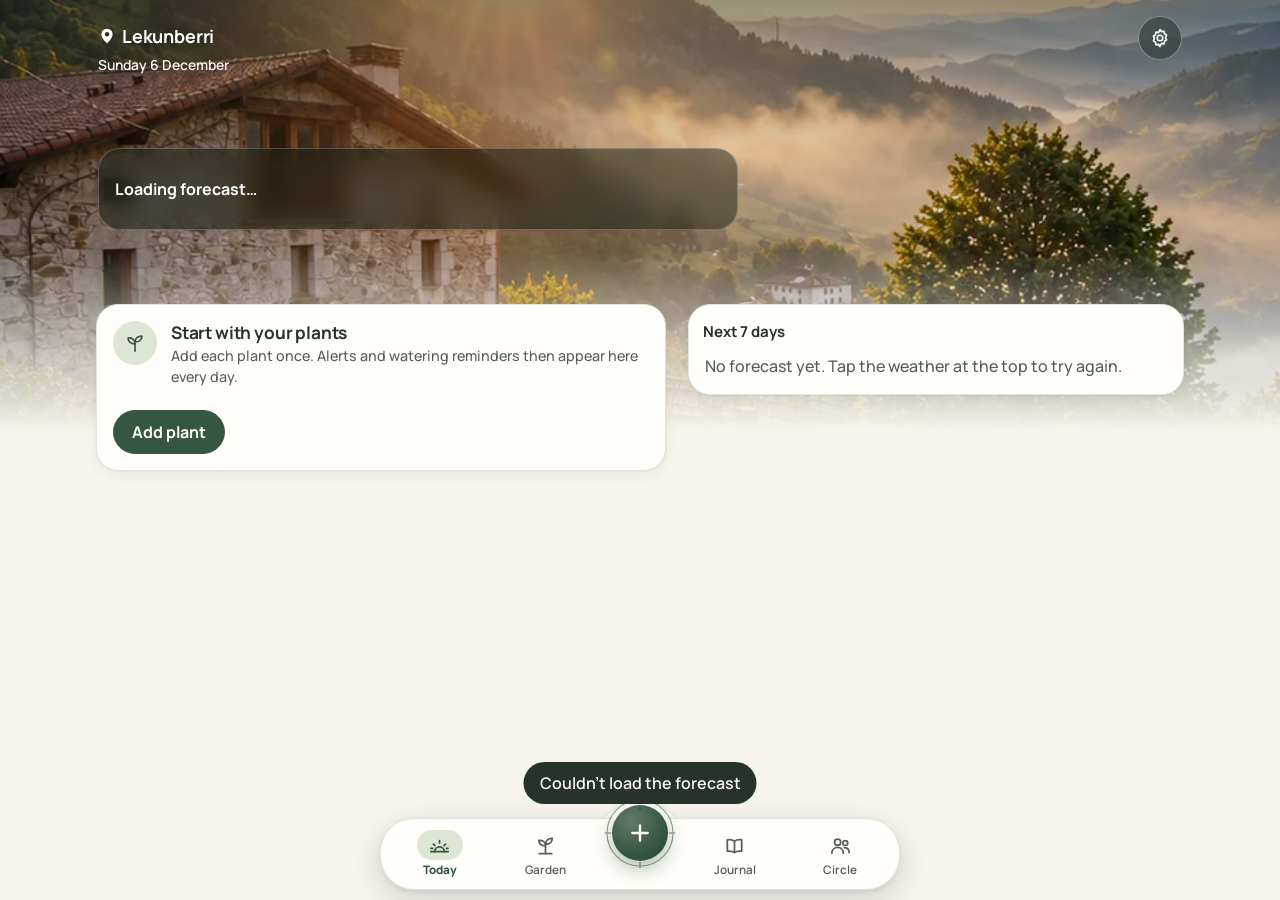
==== index.html @ 8872f689 "The Living Compass: Today, Garden, +, Journal, Circle; the + menu; ivory look; Journal page; plant s" ====
<!doctype html>
<html lang="en">
<head>
<meta charset="utf-8">
<meta name="viewport" content="width=device-width, initial-scale=1, viewport-fit=cover">
<meta name="apple-mobile-web-app-capable" content="yes">
<meta name="theme-color" content="#F6F4EC" media="(prefers-color-scheme: light)">
<meta name="theme-color" content="#121A15" media="(prefers-color-scheme: dark)">
<title>Alvor</title>
<link rel="icon" href="icon-192.png">
<link rel="manifest" href="manifest.webmanifest">
<link rel="apple-touch-icon" href="icon-192.png">
<link rel="preconnect" href="https://fonts.googleapis.com">
<link rel="preconnect" href="https://fonts.gstatic.com" crossorigin>
<link href="https://fonts.googleapis.com/css2?family=Manrope:wght@400;500;600;700&display=swap" rel="stylesheet">
<!-- Styles by area, in this order. ?v= goes up with every new version, so phones never mix old and new files. -->
<link rel="stylesheet" href="css/base.css?v=2026-10-17-compass1">
<link rel="stylesheet" href="css/botanical.css?v=2026-10-17-compass1">
<link rel="stylesheet" href="css/circle.css?v=2026-10-17-compass1">
<link rel="stylesheet" href="css/look.css?v=2026-10-17-compass1">
<link rel="stylesheet" href="css/journal.css?v=2026-10-17-compass1">
<link rel="stylesheet" href="css/archive.css?v=2026-10-17-compass1">
<link rel="stylesheet" href="css/tasks.css?v=2026-10-17-compass1">
<link rel="stylesheet" href="css/snapshots.css?v=2026-10-17-compass1">
<link rel="stylesheet" href="css/health.css?v=2026-10-17-compass1">
<link rel="stylesheet" href="css/discover.css?v=2026-10-17-compass1">
<link rel="stylesheet" href="css/themes.css?v=2026-10-17-compass1">
<link rel="stylesheet" href="css/compass.css?v=2026-10-17-compass1">
</head>
<body data-page="today">
<div class="bg" aria-hidden="true"><div class="bg-photo"></div><div class="bg-sun"></div><div class="bg-tint"></div><canvas id="fx"></canvas><div class="fx-flash"></div></div>
<div class="wrap">
  <header class="top">
    <span class="brand" aria-hidden="true"><svg class="mark" xmlns="http://www.w3.org/2000/svg" viewBox="12 12 76 76"><circle cx="50" cy="50" r="36" fill="#E4EFDD"/><path d="M36 56a14 14 0 0 1 28 0z" fill="#F2B45A"/><path d="M14.5 56A36 36 0 0 0 85.5 56Z" fill="#8DBB78"/><path d="M50 79V60" stroke="#3F6E4C" stroke-width="3" stroke-linecap="round"/><path d="M50 64c-2-8-9-11-16-10 1 7 8 11 16 10z" fill="#3F6E4C"/><path d="M50 59c2-9 9-13 17-12-1 8-8 12-17 12z" fill="#4F8A5B"/><circle cx="50" cy="50" r="36" fill="none" stroke="#3F6E4C" stroke-width="2.5"/></svg></span>
    <div class="where-now">
      <div class="loc"><span class="pin"><svg viewBox="0 0 24 24" fill="currentColor"><path d="M12 22s-7.5-6.6-7.5-12.2a7.5 7.5 0 0 1 15 0C19.5 15.4 12 22 12 22zm0-9.3a3 3 0 1 0 0-6 3 3 0 0 0 0 6z"/></svg></span><h1 id="placeName">Garden</h1></div>
      <p id="nowLine">Loading forecast…</p>
    </div>
    <button class="now-wx" id="nowWx" aria-label="Current weather, tap to refresh"></button>
    <div class="top-btns">
    <button class="gear-btn" data-tab="settings" aria-label="Settings"><svg viewBox="0 0 24 24" fill="none" stroke="currentColor" stroke-width="1.8" stroke-linejoin="round" stroke-linecap="round"><circle cx="12" cy="12" r="3"/><path d="M12 2.8l1.6 2.3 2.8-.5.5 2.8 2.3 1.6-1.2 2.5 1.2 2.5-2.3 1.6-.5 2.8-2.8-.5L12 21.2l-1.6-2.3-2.8.5-.5-2.8-2.3-1.6L6 12.5 4.8 10l2.3-1.6.5-2.8 2.8.5z"/></svg></button>
    </div>
  </header>

  <main>
    <section id="view-today" aria-labelledby="todayTitle">
      <div class="hero" id="hero">
        <div class="hero-top"><div class="hero-loc"><svg class="pin" viewBox="0 0 24 24" fill="currentColor" aria-hidden="true"><path d="M12 22s-7.5-6.6-7.5-12.2a7.5 7.5 0 0 1 15 0C19.5 15.4 12 22 12 22zm0-9.3a3 3 0 1 0 0-6 3 3 0 0 0 0 6z"/></svg><h1 id="todayTitle"><span id="heroPlace"></span></h1><small id="heroDate"></small></div>
          <div class="hero-btns"><button class="me-btn hb" data-tab="settings" aria-label="Settings and account"></button></div></div>
        <button class="hero-now" id="heroNow"></button>
        <p class="hero-upd" id="heroUpd" role="status"></p>
      </div>
      <div class="alerts" id="alerts" aria-label="Today in your garden" role="region"></div>
      <div class="glass fc-card" role="region" aria-labelledby="fcTitle">
        <div class="sec-h"><h2 id="fcTitle">Next 7 days</h2><span class="sec-sub" id="fcSrc"></span></div>
        <div class="fc" id="forecast"></div>
        <div class="fc-detail" id="fcDetail" hidden></div>
      </div>
      <div id="todayPlaces"></div>
      <div id="todayLater"></div>
    </section>

    <section id="view-locations" hidden aria-labelledby="gardenTitle">
      <header class="pg-head"><div class="pg-t"><h1 id="gardenTitle">Garden</h1><p id="locSub"></p></div><button class="me-btn" data-tab="settings" aria-label="Settings and account"></button></header>
      <button class="find-plant" data-act="allPlants" data-focus="search"><svg viewBox="0 0 24 24" fill="none" stroke="currentColor" stroke-width="1.8" stroke-linecap="round" aria-hidden="true"><circle cx="11" cy="11" r="6.5"/><path d="M16 16l4.5 4.5"/></svg><span>Find a plant</span><b id="allCount"></b></button>
      <div class="locs" id="locList"></div>
      <button class="all-plants" data-act="allPlants"><span class="ap-ic" aria-hidden="true"><svg viewBox="0 0 24 24" fill="none" stroke="currentColor" stroke-width="1.8" stroke-linejoin="round" stroke-linecap="round"><path d="M5 19c0-8 5-13 14-14-1 9-6 14-14 14z"/><path d="M5 19l7-7"/></svg></span><span class="ap-t"><b>All plants</b><small id="allSub"></small></span><span class="chev" aria-hidden="true">›</span></button>
    </section>

    <section id="view-plants" hidden aria-labelledby="plantsTitle">
      <div class="page-head"><button class="round-back" data-tab="locations" aria-label="Back"><svg viewBox="0 0 24 24" fill="none" stroke="currentColor" stroke-width="1.8" stroke-linejoin="round" stroke-linecap="round"><path d="M15 5l-7 7 7 7"/></svg></button><h1 id="plantsTitle">All plants</h1></div>
      <div id="plantsCtx"></div>
      <div class="toolbar">
        <input type="search" id="search" placeholder="Search plants" aria-label="Search plants">
        <div class="viewtog" role="group" aria-label="Show plants as">
          <button data-view="list" aria-label="List"><svg viewBox="0 0 24 24" fill="none" stroke="currentColor" stroke-width="1.8" stroke-linecap="round"><path d="M9 6h11M9 12h11M9 18h11"/><circle cx="4.5" cy="6" r="1" fill="currentColor"/><circle cx="4.5" cy="12" r="1" fill="currentColor"/><circle cx="4.5" cy="18" r="1" fill="currentColor"/></svg></button><button data-view="grid" aria-label="Grid"><svg viewBox="0 0 24 24" fill="none" stroke="currentColor" stroke-width="1.8" stroke-linejoin="round"><rect x="4" y="4" width="7" height="7" rx="1.5"/><rect x="13" y="4" width="7" height="7" rx="1.5"/><rect x="4" y="13" width="7" height="7" rx="1.5"/><rect x="13" y="13" width="7" height="7" rx="1.5"/></svg></button><button data-view="tiles" aria-label="Small tiles"><svg viewBox="0 0 24 24" fill="none" stroke="currentColor" stroke-width="1.6" stroke-linejoin="round"><rect x="3.5" y="3.5" width="4.5" height="4.5" rx="1"/><rect x="9.75" y="3.5" width="4.5" height="4.5" rx="1"/><rect x="16" y="3.5" width="4.5" height="4.5" rx="1"/><rect x="3.5" y="9.75" width="4.5" height="4.5" rx="1"/><rect x="9.75" y="9.75" width="4.5" height="4.5" rx="1"/><rect x="16" y="9.75" width="4.5" height="4.5" rx="1"/><rect x="3.5" y="16" width="4.5" height="4.5" rx="1"/><rect x="9.75" y="16" width="4.5" height="4.5" rx="1"/><rect x="16" y="16" width="4.5" height="4.5" rx="1"/></svg></button>
        </div>
      </div>
      <div class="chips" id="chips"></div>
      <div id="plantList"></div>
    </section>

    <section id="view-journal" hidden aria-labelledby="journalTitle">
      <header class="pg-head"><div class="pg-t"><h1 id="journalTitle">Journal</h1><p id="jpSum">Your garden's story</p></div><button class="me-btn" data-tab="settings" aria-label="Settings and account"></button></header>
      <div class="jp-add"><button class="btn primary" data-hub="moment"><svg viewBox="0 0 24 24" fill="none" stroke="currentColor" stroke-width="2" stroke-linecap="round" aria-hidden="true"><path d="M12 5v14M5 12h14"/></svg>Add a moment</button></div>
      <div class="jp-links" id="storyCard">
        <button class="story-link" data-snap="open"><span class="sl-ic k-photo" aria-hidden="true"><svg viewBox="0 0 24 24" fill="none" stroke="currentColor" stroke-width="1.8" stroke-linecap="round" stroke-linejoin="round"><rect x="3.5" y="5" width="17" height="14" rx="2.5"/><path d="M3.5 15.5l4.5-4.5 4 4 3-3 5 5"/><circle cx="15.5" cy="9" r="1.6"/></svg></span><span class="sl-t"><b>Snapshots</b><small>Month by month and season by season</small></span><span class="chev" aria-hidden="true">›</span></button>
        <button class="story-link" data-act="openArchiveList" id="arcEntry" hidden><span class="sl-ic k-gone" aria-hidden="true"><svg viewBox="0 0 24 24" fill="none" stroke="currentColor" stroke-width="1.8" stroke-linecap="round" stroke-linejoin="round"><rect x="3.5" y="4" width="17" height="5" rx="1.5"/><path d="M5 9v9.5A1.5 1.5 0 0 0 6.5 20h11a1.5 1.5 0 0 0 1.5-1.5V9"/><path d="M10 13h4"/></svg></span><span class="sl-t"><b>Archive</b><small id="arcCount"></small></span><span class="chev" aria-hidden="true">›</span></button>
        <button class="story-link" id="discEntry" data-disc="open" hidden><span class="sl-ic k-growth" aria-hidden="true"><svg viewBox="0 0 24 24" fill="none" stroke="currentColor" stroke-width="1.8" stroke-linecap="round" stroke-linejoin="round"><circle cx="12" cy="12" r="8.5"/><circle cx="12" cy="12" r="6" stroke-dasharray="1.6 2"/><path d="M12 15.5v-4"/><path d="M12 12.5c0-2 1.2-3.2 3-3.2 0 2-1.2 3.2-3 3.2z"/></svg></span><span class="sl-t"><b>Discoveries <i class="disc-dot" id="discDot" hidden><span class="vh">New</span></i></b><small id="discCount"></small></span><span class="chev" aria-hidden="true">›</span></button>
      </div>
      <div class="jp-find">
        <input type="search" id="jpSearch" placeholder="Search by plant or note" aria-label="Search the journal by plant or note">
        <div class="chips" id="jpPlaces" role="group" aria-label="Where"></div>
      </div>
      <div id="journalBody"></div>
    </section>

    <section id="view-log" hidden>
      <div class="page-head"><button class="round-back" data-tab="settings" aria-label="Back to settings"><svg viewBox="0 0 24 24" fill="none" stroke="currentColor" stroke-width="1.8" stroke-linejoin="round" stroke-linecap="round"><path d="M15 5l-7 7 7 7"/></svg></button><h1>Activity history</h1></div>
      <div id="logList"></div>
    </section>

    <section id="view-profile" hidden>
      <div class="page-head"><button class="round-back" data-tab="settings" aria-label="Back to settings"><svg viewBox="0 0 24 24" fill="none" stroke="currentColor" stroke-width="1.8" stroke-linejoin="round" stroke-linecap="round"><path d="M15 5l-7 7 7 7"/></svg></button><h1>Your profile</h1></div>
      <div class="card">
        <div class="prof-av">
          <div class="av big" id="pAv"></div>
          <div class="btns"><button class="btn small primary" id="pAvBtn">Change photo</button><button class="btn small" id="pAvDel">Remove</button></div>
          <input type="file" id="pAvFile" accept="image/*" hidden>
        </div>
        <div class="field"><label for="pName">Your name</label><input id="pName" maxlength="40" autocomplete="name"><span class="hint">How friends see you, e.g. Diogo or Ana G.</span></div>
        <div class="field"><label for="pUser">@username</label><input id="pUser" maxlength="24" autocapitalize="none" autocomplete="username" spellcheck="false"><span class="hint">3 to 24 letters, numbers, dots or dashes, with no spaces.</span></div>
        <button class="btn primary" id="pSave">Save profile</button>
        <p class="status">Friends see your name, @username and photo. Never your email.</p>
      </div>
    </section>

    <section id="view-friends" hidden>
      <header class="pg-head"><div class="pg-t"><h1>Circle</h1><p>The people who know your garden</p></div><button class="me-btn" data-tab="settings" aria-label="Settings and account"></button></header>
      <div id="friendsBody"></div>
    </section>

    <section id="view-friend" hidden>
      <div id="friendBody"></div>
    </section>

    <section id="view-settings" hidden>
      <div class="page-head"><button class="round-back" data-tab="today" aria-label="Back"><svg viewBox="0 0 24 24" fill="none" stroke="currentColor" stroke-width="1.8" stroke-linejoin="round" stroke-linecap="round"><path d="M15 5l-7 7 7 7"/></svg></button><h1>Settings</h1></div>
      <div class="card prof-card" id="profCard" hidden>
        <div class="av" id="profAv"></div>
        <div class="prof-txt"><b id="profName"></b><span id="profUser"></span></div>
        <button class="btn small" data-tab="profile">Edit profile</button>
      </div>
      <nav class="set-index" aria-label="Settings sections">
        <button type="button" data-goto="lookCard">Appearance</button>
        <button type="button" data-goto="langCard">Language</button>
        <button type="button" data-goto="privCard" data-need="privCard">Sharing and privacy</button>
        <button type="button" data-goto="homeCard">Your home</button>
        <button type="button" data-goto="rulesCard">Alert rules</button>
        <button type="button" data-goto="notifCard">Notifications</button>
        <button type="button" data-goto="dataCard" data-need="dataCard">Your data and privacy</button>
        <button type="button" data-goto="accountCard">Account</button>
      </nav>
      <div class="card" id="discCard" hidden>
        <h2>Discoveries</h2>
        <label class="check" id="discMomentsRow" hidden><input type="checkbox" id="discMomentsOn"><span>Show a small moment when you find a discovery<br><span class="status">At the bottom of the screen, never over a warning. Off: they still collect in Journal, quietly.</span></span></label>
      </div>
      <div class="card" id="lookCard">
        <h2>Appearance</h2>
        <h3 class="look-h">Style</h3>
        <div class="look-row" id="styleRow" role="group" aria-label="Style"></div>
        <p class="status" style="margin-top:2px">Changes the backdrop and the pictures of your places.</p>
        <h3 class="look-h">Backdrop</h3>
        <div class="look-row" id="bgRow" role="group" aria-label="Backdrop"></div>
        <p class="status" id="bgHint" style="margin-top:2px"></p>
        <div class="look-own" id="ownBtns" hidden>
          <button class="btn small" id="ownFromPlants">From my plant photos</button>
          <button class="btn small" id="ownFromPhone">From the phone</button>
          <button class="btn small" id="ownLight" hidden>Move the light</button>
          <button class="btn small danger" id="ownRemove" hidden>Remove my photo</button>
          <input type="file" id="ownFile" accept="image/*" hidden>
        </div>
        <h3 class="look-h">Accent colour</h3>
        <div class="acc-row" id="accRow" role="group" aria-label="Accent colour"></div>
        <h3 class="look-h">Light or dark</h3>
        <div class="seg small" role="group" aria-label="Light or dark" id="modeSeg"></div>
      </div>
      <div class="card" id="langCard">
        <h2>Language</h2>
        <div class="seg small" role="group" aria-label="Language" id="langSeg"></div>
        <p class="status" id="langHint"></p>
      </div>
      <div class="card" id="privCard" hidden>
        <h2>Sharing and privacy</h2>
        <p class="status" style="margin-top:0">New plants you add are visible to</p>
        <div class="seg small priv-seg" role="group" aria-label="New plants are visible to" id="defVisSeg"></div>
        <p class="status" id="defVisHint"></p>
        <button class="btn small" id="chooseShareBtn" style="margin-top:12px">Choose which plants friends see</button>
        <label class="check" style="margin:16px 0 0"><input type="checkbox" id="shareMoments"><span>Show friends my plants' happy moments<br><span class="status">Got it, new growth, flowering and fruiting, with their day and photo, on plants friends can see. Never the notes, the rest of the journal or watering.</span></span></label>
        <label class="check" style="margin:16px 0 0"><input type="checkbox" id="findable"><span>Let people find me<br><span class="status">When it's on, people can find you by your name or @username and send you a friend request. When it's off, only people you give your friend link to can add you.</span></span></label>
      </div>
      <div class="card" id="homeCard">
        <h2>Your home</h2>
        <div class="seg" role="group" aria-label="Home type">
          <button data-home="house" aria-pressed="true">House with garden</button>
          <button data-home="apartment" aria-pressed="false">Apartment</button>
        </div>
        <p class="status" id="homeLine" style="margin-top:0"></p>
        <label class="check" id="balcRainRow" hidden><input type="checkbox" id="balcRain"><span>Rain reaches my balcony<br><span class="status">Tick it if the balcony is open to the sky. Then rain counts as watering for balcony plants.</span></span></label>
      </div>
      <div class="card" id="locCard">
        <h2>Location</h2>
        <p class="status" style="margin-top:0">The forecast and all the alerts use this location.</p>
        <div class="seg" role="group" aria-label="Which location to use">
          <button data-loc="current" aria-pressed="false">My current location</button>
          <button data-loc="saved" aria-pressed="true">Saved place</button>
        </div>
        <div id="locCurrent" hidden>
          <div class="loc-now" id="locNowLine"></div>
          <button class="btn small" id="locRefresh">Update now</button>
          <p class="status">Updates by itself whenever you open the app. Notifications use the last place the app saw you.</p>
        </div>
        <div id="locSaved">
          <div class="loc-now" id="locSavedLine"></div>
          <div class="field" style="margin-top:12px"><label for="locSearch">Change the saved place</label>
            <input id="locSearch" type="search" placeholder="Search a town, e.g. Lekunberri" autocomplete="off"></div>
          <div id="locResults" class="loc-results"></div>
          <div style="display:flex;gap:8px;flex-wrap:wrap">
            <button class="btn small" id="locHere">Save where I am now</button>
          </div>
          <details class="loc-manual"><summary>Enter coordinates</summary>
            <div class="field" style="margin-top:8px"><label for="sPlace">Name</label><input id="sPlace"></div>
            <div class="row2">
              <div class="field"><label for="sLat">Latitude</label><input id="sLat" inputmode="decimal"></div>
              <div class="field"><label for="sLon">Longitude</label><input id="sLon" inputmode="decimal"></div>
            </div>
            <button class="btn small" id="locManualSave">Save this place</button>
          </details>
        </div>
      </div>
      <div class="card" id="rulesCard">
        <h2>Alert rules</h2>
        <div class="row2">
          <div class="field"><label for="sMargin">Low temperature margin °C</label><input id="sMargin" type="number" step="0.5"><span class="hint">Warn when the forecast gets this close to a plant's limit.</span></div>
          <div class="field"><label>Greenhouse and rooms</label><span class="hint">How warm your greenhouse and the spots in the house stay is set in Garden: tap the thermometer on their cards.</span></div>
        </div>
        <div class="row3">
          <div class="field"><label for="sHeat">Heat °C</label><input id="sHeat" type="number"></div>
          <div class="field"><label for="sWind">Gusts km/h</label><input id="sWind" type="number"></div>
          <div class="field"><label for="sRain">Rain counts as watering, mm</label><input id="sRain" type="number" step="0.5"></div>
        </div>
        <button class="btn primary" id="saveSettings">Save settings</button>
        <div id="coldPick"></div>
      </div>
      <div class="card" id="accountCard">
        <h2>Account</h2>
        <p class="status" style="margin-top:0" id="acctLine"></p>
        <p class="status" id="syncStatus"></p>
        <div style="display:flex;gap:8px;flex-wrap:wrap;margin-top:12px">
          <button class="btn" id="inviteBtn" hidden>Invite a friend</button>
          <button class="btn" id="pwBtn">Change password</button>
          <button class="btn" id="signOutBtn">Sign out</button>
        </div>
        <div class="invite-out" id="inviteOut" hidden></div>
        <div id="pwBox" hidden style="margin-top:12px">
          <div class="field"><label for="pwCur">Current password</label><input id="pwCur" type="password" autocomplete="current-password"></div>
          <div class="field"><label for="pwNew">New password</label><input id="pwNew" type="password" autocomplete="new-password"><span class="hint">At least 8 characters.</span></div>
          <button class="btn primary" id="pwSave">Save new password</button>
        </div>
      </div>
      <div class="card" id="adminCard" hidden>
        <h2>Reports <small id="adminCount" class="status"></small></h2>
        <p class="status" style="margin-top:0">Only you see this, as the owner of Alvor. People's reports land here; the person reported isn't told who sent them.</p>
        <div id="adminList"></div>
      </div>
      <div class="card" id="notifCard">
        <h2>Notifications</h2>
        <div class="row2">
          <div class="field"><label for="sMorning">Morning summary at</label><select id="sMorning"></select></div>
          <div class="field"><label for="sEvening">Evening cold check at</label><select id="sEvening"></select></div>
        </div>
        <label class="check"><input type="checkbox" id="sEveningOn"><span>Send the evening cold check<br><span class="status">Only arrives when a plant is at risk that night.</span></span></label>
        <label class="check" id="sSocialRow"><input type="checkbox" id="sSocialOn"><span>Reactions and comments from friends<br><span class="status">When someone reacts to or comments on your plants, or replies where you commented.</span></span></label>
        <div style="display:flex;gap:8px;flex-wrap:wrap">
          <button class="btn primary" id="notifyBtn">Turn on notifications</button>
          <button class="btn" id="testBtn">Send a test</button>
        </div>
        <p class="status" id="notifyStatus"></p>
        <p class="status warn-line" id="engineWarn" hidden>The notify function on Supabase runs older care rules than this app. Deploy notify again so notifications and the app agree.</p>
      </div>
      <div class="card">
        <h2>Activity history</h2>
        <p class="status" style="margin-top:0">Every watering, move and photo, for all your plants. Each plant's own history is also in its edit screen.</p>
        <button class="btn" data-tab="log" style="margin-top:10px">Open history</button>
      </div>
      <div class="card">
        <h2>Backup</h2>
        <p style="margin-top:0;color:var(--muted)">Your plants and photos are saved in your account. You can also export a backup file to keep a copy of your own. The file grows as you add photos.</p>
        <div style="display:flex;gap:8px;flex-wrap:wrap">
          <button class="btn" id="exportBtn">Export backup</button>
          <button class="btn" id="importBtn">Import backup</button>
          <input type="file" id="importFile" accept="application/json" hidden>
        </div>
      </div>
      <div class="card" id="dataCard" hidden>
        <h2>Your data and privacy</h2>
        <p class="status" style="margin-top:0">Get everything Alvor keeps about you in one file: your plants, notes, history, photos, friends and settings.</p>
        <div class="btn-row"><button class="btn" id="dataBtn">Download my data</button><a class="btn" href="privacy.html" target="_blank" rel="noopener">Privacy policy</a></div>
        <p class="status" id="dataStatus" role="status"></p>
        <h3 class="sub-h">Delete my account</h3>
        <p class="status" style="margin-top:0">Deletes your account and everything in it, from every phone and for good. Download your data first if you'd like a copy.</p>
        <button class="btn danger" id="delAcctBtn" style="margin-top:10px">Delete my account</button>
      </div>
      <div class="card">
        <h2>Reset</h2>
        <button class="btn danger" id="resetBtn">Delete all plants and history</button>
      </div>
    </section>
  </main>
</div>

<div class="auth onb" id="onb" hidden>
  <div class="auth-card onb-card">
    <div class="onb-top"><button class="round-back" id="onbBack" aria-label="Back"><svg viewBox="0 0 24 24" fill="none" stroke="currentColor" stroke-width="1.8" stroke-linejoin="round" stroke-linecap="round"><path d="M15 5l-7 7 7 7"/></svg></button><div class="steps" id="onbSteps"></div></div>
    <div id="onbBody"></div>
  </div>
</div>

<div class="auth" id="auth" hidden>
  <div class="auth-brand"><h1 class="auth-logo" aria-label="Alvor"><svg aria-hidden="true" xmlns="http://www.w3.org/2000/svg" viewBox="0 0 230.8 76"><g transform="translate(-12 -12)"><circle cx="50" cy="50" r="36" fill="#E4EFDD"/><path d="M36 56a14 14 0 0 1 28 0z" fill="#F2B45A"/><path d="M14.5 56A36 36 0 0 0 85.5 56Z" fill="#8DBB78"/><path d="M50 79V60" stroke="#3F6E4C" stroke-width="3" stroke-linecap="round"/><path d="M50 64c-2-8-9-11-16-10 1 7 8 11 16 10z" fill="#3F6E4C"/><path d="M50 59c2-9 9-13 17-12-1 8-8 12-17 12z" fill="#4F8A5B"/><circle cx="50" cy="50" r="36" fill="none" stroke="#3F6E4C" stroke-width="2.5"/></g><path transform="translate(91.96 60.32) scale(0.03050)" d="M633.333504229784 -121.79209147393703V-144.55200927704573L614.3009806275368 -149.3589412420988V-719.1297281831503Q614.3009806275368 -786.7316202744842 580.6067753061652 -823.4525240026414Q546.9125699847937 -860.1734277307987 486.34420654177666 -860.1734277307987Q429.3223445639014 -860.1734277307987 398.48828287795186 -834.9293892383575Q367.6542211920023 -809.6853507459164 367.6542211920023 -773.5045922845602V-703.1387068703771Q367.6542211920023 -645.3667317703366 330.10194132477045 -612.5742171220481Q292.5496614575386 -579.7817024737597 225.7783292606473 -579.7817024737597Q168.87993651628494 -579.7817024737597 139.16402668505907 -608.0711865238845Q109.4481168538332 -636.3606705740094 109.4481168538332 -686.3596289083362Q109.4481168538332 -747.492779135704 158.34089395403862 -804.9624357111752Q207.23367105424404 -862.4320922866464 303.0224145464599 -899.5751460790634Q398.8111580386758 -936.7181998714805 538.9690494835377 -936.7181998714805Q709.4806225597858 -936.7181998714805 793.4432454444468 -864.6051049828529Q877.4058683291078 -792.4920100942254 877.4058683291078 -666.8924902379513V-171.58988607674837Q877.4058683291078 -146.07604248821735 888.2193233259022 -131.99258098006248Q899.0327783226967 -117.90911947190762 919.559554040432 -117.90911947190762Q936.11972412467 -117.90911947190762 946.4397835321724 -125.41917969286442Q956.7598429396749 -132.92923991382122 962.8931437209249 -144.82932943105698Q967.3064379915595 -149.8826814815402 972.1930562369525 -153.37603231146932Q977.0796744823456 -156.86938314139843 983.8129508495331 -156.86938314139843Q996.6059619188309 -156.86938314139843 1003.4624788463116 -147.38296020776033Q1010.3189957737923 -137.89653727412224 1010.3189957737923 -122.67017252743244Q1010.3189957737923 -90.99083414673805 988.2561531625688 -57.41828328371048Q966.1933105513453 -23.845732420682907 923.3342858925462 -0.7696179188787937Q880.475261233747 22.30649658292532 817.623386234045 22.30649658292532Q733.3248348012567 22.30649658292532 683.3291695155203 -16.97633422911167Q633.333504229784 -56.25916504114866 633.333504229784 -121.79209147393703ZM66.96791584789753 -204.84628173708916Q66.96791584789753 -326.8054671213031 172.83377074822783 -400.6618802882731Q278.69962564855814 -474.5182934552431 470.971356600523 -474.5182934552431Q529.5650512650609 -474.5182934552431 577.7289029918611 -464.808145750314Q625.8927547186613 -455.0979980453849 661.3733382150531 -439.01119872927666L641.127414546907 -374.8859244734049Q608.1933284476399 -389.57276041060686 573.9057071916759 -397.8463020771742Q539.6180859357119 -406.1198437437415 498.7503450512886 -406.1198437437415Q422.14835123717785 -406.1198437437415 378.33061238750815 -364.9759741164744Q334.51287353783846 -323.83210448920727 334.51287353783846 -250.8446215838194Q334.51287353783846 -179.11060059070587 372.8969352245331 -141.50354858860373Q411.2809969112277 -103.8964965865016 471.90202881395817 -103.8964965865016Q523.2234228551388 -103.8964965865016 569.6180900074542 -127.62047160044312Q616.0127571597695 -151.34444661438465 647.2738956660032 -192.49922688305378L667.4204052686691 -133.40743244439363Q616.7867626920342 -58.96715494245291 529.5801440402865 -18.28365885093808Q442.37352538853884 22.399837240576744 342.87355794012547 22.399837240576744Q218.78738117963076 22.399837240576744 142.87764851376414 -40.25322591140866Q66.96791584789753 -102.90628906339407 66.96791584789753 -204.84628173708916Z M1449.6198014318943 -1431.9397688731551V-161.79662273079157Q1449.6198014318943 -130.45719971507788 1457.9465751126409 -116.39067139476538Q1466.2733487933874 -102.32414307445288 1483.3669051080942 -96.15091472119093L1519.9946044906974 -86.61758952587843Q1536.7277262359858 -79.11117025464773 1545.0109598785639 -68.54478434845805Q1553.294193521142 -57.97839844226837 1553.294193521142 -42.1387597694993Q1553.294193521142 -22.419339194893837 1540.514525551349 -11.209669597446918Q1527.7348575815558 0.0 1503.3954711854458 0.0H1130.2192537412047Q1106.579879552126 0.0 1093.6502176858485 -11.209669597446918Q1080.720555819571 -22.419339194893837 1080.720555819571 -42.1387597694993Q1080.720555819571 -57.77838623523712 1089.137135002762 -68.43811279907823Q1097.5537141859531 -79.09783936291933 1114.3668456971645 -86.69759929180145L1151.4478930607438 -96.15091472119093Q1168.8414371684194 -102.4308146238327 1177.0182169526815 -116.39067139476538Q1185.1949967369437 -130.35052816569805 1185.1949967369437 -161.5032698661089V-1257.5303727090359Q1185.1949967369437 -1283.2299210503697 1177.6650500409305 -1294.0831062719226Q1170.1351033449173 -1304.9362914934754 1154.3084537684917 -1308.8761214092374L1103.706610508263 -1312.1159676015377Q1087.7001586854458 -1317.5557364821434 1079.8969470150769 -1326.8455094322562Q1072.093735344708 -1336.135282382369 1072.093735344708 -1350.4215690046549Q1072.093735344708 -1366.7344523072243 1082.2068404071033 -1377.7541699185967Q1092.3199454694986 -1388.7738875299692 1116.246041662991 -1397.5536328107119L1311.656605616212 -1463.5657470673323Q1343.329150378704 -1475.405414223671 1362.5720373429358 -1480.5419551581144Q1381.8149243071675 -1485.678496092558 1398.4610880464315 -1485.678496092558Q1423.3671248331666 -1485.678496092558 1436.4934631325305 -1470.8588720671833Q1449.6198014318943 -1456.0392480418086 1449.6198014318943 -1431.9397688731551Z M2146.8890681937337 10.013542480766773H2052.859197586775Q2024.106606438756 10.013542480766773 2004.1271602287889 -6.166072592139244Q1984.1477140188217 -22.34568766504526 1970.2814176306129 -55.68482992053032L1692.9075097590685 -753.2140958532691Q1680.8341634050012 -783.3875398635864 1670.2907515391707 -799.0942114144564Q1659.7473396733403 -814.8008829653263 1644.253758944571 -820.3674723207951L1612.4930802360177 -829.8007608950138Q1595.3198518827558 -838.5405175685883 1587.649926751852 -848.1069339923561Q1579.9800016209483 -857.6733504161239 1579.9800016209483 -873.2329630479217Q1579.9800016209483 -893.5457242801785 1593.3496622666717 -904.5587296523154Q1606.719322912395 -915.5717350244522 1629.1053979471326 -915.5717350244522H2052.566612139344Q2099.3388232439756 -915.5717350244522 2099.3388232439756 -873.3396345973015Q2099.3388232439756 -857.1733788996935 2089.722339682281 -847.4136299565434Q2080.1058561205864 -837.6538810133934 2060.7927571609616 -829.8874340727925L2025.4388598650694 -820.7274430245161Q1985.2116935253143 -809.7541658431292 1977.7250284850597 -786.3443619683385Q1970.2383634448051 -762.9345580935478 1987.8115511089563 -716.1416161954403L2211.3001611307263 -126.74988524615765L2151.5822949185967 -93.50429932028055L2382.151077464223 -710.6887564957142Q2399.9775683507323 -758.4749129116535 2390.357549633831 -784.331244699657Q2380.7375309169292 -810.1875764876604 2342.5238541588187 -820.8674397692084L2304.5297810807824 -829.8874340727925Q2285.516698397696 -837.4538688063622 2276.560177400708 -847.1669474206865Q2267.6036564037204 -856.8800260350108 2267.6036564037204 -873.3396345973015Q2267.6036564037204 -893.559055171907 2280.8966532312334 -904.5653950981796Q2294.1896500587463 -915.5717350244522 2317.0957804322243 -915.5717350244522H2575.636440426111Q2598.72252766788 -915.5717350244522 2611.812180582434 -904.5587296523154Q2624.901833496988 -893.5457242801785 2624.901833496988 -873.2329630479217Q2624.901833496988 -858.7932877540588 2617.6185550950468 -848.8568851649761Q2610.3352766931057 -838.9204825758934 2591.2888118475676 -830.260739736259L2561.8214290365577 -821.7274145409465Q2542.4080655947328 -814.7008748278022 2526.84811116755 -792.5511474497616Q2511.2881567403674 -770.4014200717211 2489.981839194894 -715.6622981652617L2229.553460292518 -49.49166829884052Q2215.7071582078934 -15.345874838531017 2194.541138511151 -2.666166178882122Q2173.375118814409 10.013542480766773 2146.8890681937337 10.013542480766773Z M3159.5840852856636 -937.0781420916319Q3304.709737956524 -937.0781420916319 3414.752415366471 -875.7182609066367Q3524.7950927764177 -814.3583797216415 3586.6347782425582 -705.7886275239289Q3648.4744637086987 -597.2188753262162 3648.4744637086987 -454.9659138992429Q3648.4744637086987 -318.22603515535593 3584.9481884799898 -210.26290771365166Q3521.421913251281 -102.29978027194738 3409.0593147799373 -40.02662109211087Q3296.6967163085938 22.24653808772564 3149.291070148349 22.24653808772564Q3004.4654052704573 22.24653808772564 2894.4994059205055 -38.9666666649282Q2784.533406570554 -100.17987141758204 2722.800406895578 -208.7496236152947Q2661.067407220602 -317.31937581300735 2661.067407220602 -459.35899414122105Q2661.067407220602 -596.2655598968267 2724.4069868922234 -704.1120186373591Q2787.7465665638447 -811.9584773778915 2899.959156896919 -874.5183097347617Q3012.1717472299933 -937.0781420916319 3159.5840852856636 -937.0781420916319ZM3227.117263995111 -82.2439502030611Q3288.8656168580055 -92.6574275791645 3327.390226639807 -144.19796753674746Q3365.914836421609 -195.7385074943304 3376.9622981734574 -283.9990295469761Q3388.009759925306 -372.2595515996218 3366.1566927060485 -492.3796598315239Q3344.110248208046 -615.9599584937096 3302.349608153105 -695.3836690224707Q3260.5889680981636 -774.8073795512319 3204.6276607252657 -809.5109248794615Q3148.666353352368 -844.2144702076912 3084.097900390625 -833.0343302339315Q3021.942798666656 -822.7341878190637 2983.091525066644 -771.280278313905Q2944.240251466632 -719.8263688087463 2933.6294710300863 -631.8258296661079Q2923.0186905935407 -543.8252905234694 2944.4850927740335 -422.90528808534145Q2966.778205566108 -300.1583593785763 3008.8455436192453 -220.61798014864326Q3050.9128816723824 -141.07760091871023 3107.1342024728656 -106.40070109814405Q3163.355523273349 -71.72380127757788 3227.117263995111 -82.2439502030611Z M4089.1802115887403 -512.4922298118472Q4089.1802115887403 -653.7850740551949 4128.373562417924 -748.2882633469999Q4167.5669132471085 -842.7914526388049 4231.8068265765905 -890.1414750181139Q4296.046739906073 -937.4914973974228 4371.073092445731 -937.4914973974228Q4457.145795896649 -937.4914973974228 4504.848789874464 -885.2554223649204Q4552.551783852279 -833.019347332418 4552.551783852279 -735.274302572012Q4552.551783852279 -650.6300634741783 4517.309395343065 -609.4211242645979Q4482.067006833851 -568.2121850550175 4426.0485384091735 -568.2121850550175Q4369.803432613611 -568.2121850550175 4340.924138993025 -597.4415336064994Q4312.044845372438 -626.6708821579814 4311.484858393669 -679.5764713510871L4311.2048649042845 -714.3027180954814Q4310.904877111316 -745.1230338513851 4297.177991531789 -759.91980997473Q4283.451105952263 -774.7165860980749 4255.337282709777 -774.7165860980749Q4221.156377762556 -774.7165860980749 4190.582111813128 -746.3926293924451Q4160.0078458637 -718.0686726868153 4140.93053914234 -661.1008687317371Q4121.853232420981 -604.133064776659 4121.853232420981 -518.0115079730749ZM4109.9937906861305 -874.0059757456183 4121.853232420981 -633.5177888944745V-163.19659017771482Q4121.853232420981 -134.41706055402756 4132.599902749062 -118.77723063901067Q4143.346573077142 -103.13740072399378 4168.639734700322 -99.09747315198183L4250.193518064916 -87.1175569742918Q4272.10640950501 -83.87098226696253 4282.139565836638 -72.1746272854507Q4292.172722168267 -60.478272303938866 4292.172722168267 -42.298750817775726Q4292.172722168267 -22.699332684278488 4279.153067626059 -11.349666342139244Q4266.133413083851 0.0 4241.4140250608325 0.0H3804.6126106753945Q3780.5999023392797 0.0 3767.5768998153508 -11.326338298618793Q3754.553897291422 -22.652676597237587 3754.553897291422 -42.232100427150726Q3754.553897291422 -57.871726892888546 3763.087130934 -68.42811564728618Q3771.620364576578 -78.98450440168381 3788.200158685446 -86.74425537884235L3825.2812345325947 -96.15091472119093Q3842.6747786402702 -102.30414877086878 3850.8515584245324 -116.18734172359109Q3859.0283382087946 -130.0705346763134 3859.0283382087946 -160.66328939795494V-705.0764103084803Q3859.0283382087946 -730.9159553945065 3851.5683898851275 -741.9791357330978Q3844.1084415614605 -753.0423160716891 3828.281791985035 -756.9821459874511L3776.9799650013447 -760.2219921797514Q3761.3935034126043 -765.6617610603571 3753.5202933698893 -774.9515340104699Q3745.647083327174 -784.2413069605827 3745.647083327174 -798.3875968381763Q3745.647083327174 -814.5604833960533 3755.910182286054 -825.8701916486025Q3766.1732812449336 -837.1798999011517 3790.079383134842 -845.6596573889256L3985.769977197051 -909.2518383786082Q4017.2224747613072 -921.031486004591 4035.9220556542277 -926.3280179873109Q4054.6216365471482 -931.6245499700308 4067.034682609141 -931.6245499700308Q4085.9210058525205 -931.6245499700308 4096.347472324967 -918.5848400890827Q4106.773938797414 -905.5451302081347 4109.9937906861305 -874.0059757456183Z" fill="#2F5A3C"/></svg></h1><p class="auth-tag">Your plants. Your spaces. Together.</p></div>
  <div class="auth-card">
    <p class="status" id="authLead">Sign in to see your garden.</p>
    <div class="seg" role="tablist" id="authSeg">
      <button data-auth="login" aria-pressed="true">Sign in</button>
      <button data-auth="signup" aria-pressed="false">Create account</button>
    </div>
    <div class="field" id="inviteField" hidden>
      <label for="aInvite">Invite code or link</label>
      <input id="aInvite" autocapitalize="characters" autocomplete="off" spellcheck="false">
      <span class="hint">An invite code, or the link a friend sent you. Setting Alvor up for the first time? Use your APP_KEY.</span>
    </div>
    <div class="field"><label for="aEmail">Email</label><input id="aEmail" type="email" autocapitalize="none" autocomplete="email" spellcheck="false"></div>
    <div class="field" id="userField" hidden><label for="aUser">@username</label><input id="aUser" autocapitalize="none" autocomplete="username" spellcheck="false"><span class="hint">What friends will find you by: 3 to 24 letters, numbers, dots or dashes.</span></div>
    <div class="field" id="codeField" hidden><label for="aCode">Code from the email</label><input id="aCode" inputmode="numeric" autocomplete="one-time-code" maxlength="10" spellcheck="false"></div>
    <div class="field" id="passField"><label for="aPass" id="passLabel">Password</label><input id="aPass" type="password" autocomplete="current-password"><span class="hint" id="passHint" hidden>At least 8 characters.</span></div>
    <button class="btn primary" id="authGo" style="width:100%">Sign in</button>
    <p class="status" id="authMsg" role="alert"></p>
    <p class="auth-legal" id="authLegal"></p>
    <div class="auth-links">
      <button class="linkbtn" id="forgotBtn">Forgot your password?</button>
      <button class="linkbtn" id="resendBtn" hidden>Send a new code</button>
      <button class="linkbtn" id="backBtn" hidden>Back to sign in</button>
    </div>
  </div>
</div>

<nav class="compass" id="dial" aria-label="Main">
  <div class="compass-dock">
    <button class="tb" data-tab="today" aria-current="page"><span class="tb-ic"><svg viewBox="0 0 24 24" fill="none" stroke="currentColor" stroke-width="1.8" stroke-linejoin="round" stroke-linecap="round" aria-hidden="true"><path d="M3 18.5h18"/><path d="M7 18.5a5 5 0 0 1 10 0"/><path d="M12 7v2.4M5.6 10.6l1.6 1.6M18.4 10.6l-1.6 1.6M3.2 15h1.6M19.2 15h1.6"/></svg></span><span class="tb-l">Today</span></button>
    <button class="tb" data-tab="locations"><span class="tb-ic"><svg viewBox="0 0 24 24" fill="none" stroke="currentColor" stroke-width="1.8" stroke-linejoin="round" stroke-linecap="round" aria-hidden="true"><path d="M12 20.5v-8"/><path d="M12 12.5C12 8 8.8 6.2 5 6.6c0 3.8 2.8 5.9 7 5.9zM12 10.6c0-3.7 2.8-6 7-6 0 3.7-2.8 6-7 6z"/><path d="M5.5 20.5h13"/></svg></span><span class="tb-l">Garden</span></button>
    <button class="tb-add" id="addBtn" aria-haspopup="dialog" aria-controls="hubDlg" aria-expanded="false" aria-label="Add or log something"><svg class="tb-ring" viewBox="0 0 72 72" aria-hidden="true"><circle cx="36" cy="36" r="33" fill="none" stroke="currentColor" stroke-width="1.2"/><path d="M36 1.5v5M36 65.5v5M1.5 36h5M65.5 36h5" stroke="currentColor" stroke-width="1.6" stroke-linecap="round"/><path d="M36 8.5l2.2 4.2h-4.4z" fill="currentColor" stroke="none"/></svg><span class="tb-core"><svg class="tb-plus" viewBox="0 0 24 24" fill="none" stroke="currentColor" stroke-width="2.2" stroke-linecap="round" aria-hidden="true"><path d="M12 5v14M5 12h14"/></svg></span></button>
    <button class="tb" data-tab="journal"><span class="tb-ic"><svg viewBox="0 0 24 24" fill="none" stroke="currentColor" stroke-width="1.8" stroke-linejoin="round" stroke-linecap="round" aria-hidden="true"><path d="M12 7.5c-2-1.6-4.8-2-7.5-1.5v12c2.7-.5 5.5-.1 7.5 1.5 2-1.6 4.8-2 7.5-1.5V6c-2.7-.5-5.5-.1-7.5 1.5z"/><path d="M12 7.5v11.5"/></svg></span><span class="tb-l">Journal</span></button>
    <button class="tb" data-tab="friends" id="friendsBtn"><span class="tb-ic"><svg viewBox="0 0 24 24" fill="none" stroke="currentColor" stroke-width="1.8" stroke-linejoin="round" stroke-linecap="round" aria-hidden="true"><circle cx="9" cy="8.5" r="3.2"/><path d="M3 20c0-3.6 2.7-6 6-6s6 2.4 6 6"/><circle cx="17" cy="9.5" r="2.5"/><path d="M16 14.2c2.9.2 5 2.3 5 5.3"/></svg></span><span class="tb-l">Circle</span><i class="req-badge" id="reqBadge" hidden></i></button>
  </div>
</nav>

<dialog id="hubDlg" class="hub-dlg" aria-labelledby="hubTitle">
  <div class="dlg-h"><button class="round-back hub-back" id="hubBack" aria-label="Back to all actions" hidden><svg viewBox="0 0 24 24" fill="none" stroke="currentColor" stroke-width="1.8" stroke-linejoin="round" stroke-linecap="round"><path d="M15 5l-7 7 7 7"/></svg></button><h2 id="hubTitle">What would you like to do?</h2><button class="btn small" id="hubClose">Close</button></div>
  <div class="dlg-b" id="hubBody"></div>
</dialog>

<dialog id="dlg" class="plant-dlg" aria-labelledby="dlgTitle">
  <div class="dlg-h"><h2 id="dlgTitle">Add plant</h2><button class="btn small" id="dlgClose">Close</button></div>
  <div class="dlg-b">
    <div class="ps-top" id="psTop"></div>
    <div class="field" id="settleBox" hidden><label>Settling in</label><div id="settleNow"></div></div>
    <div class="field" id="careBox" hidden><label>Water now</label><div id="careNow"></div></div>
    <div class="field jr-box" id="jrnBox" hidden><label>Journal</label><div id="jrnPrev"></div></div>
    <div class="photos ps-photos">
      <h3 class="ps-h">Photos</h3>
      <div class="gallery" id="gallery"></div>
      <div style="display:flex;gap:8px;flex-wrap:wrap">
        <button class="btn small primary" id="takePhoto">Take a photo</button>
        <button class="btn small" id="addPhoto">From gallery</button>
      </div>
      <input type="file" id="photoFile" accept="image/*" multiple hidden>
      <input type="file" id="photoCam" accept="image/*" capture="environment" hidden>
    </div>
    <div class="field feed-box" id="feedBox" hidden><label>Feeding and repotting</label><div id="feedNow"></div>
      <div class="feed-sel">
        <div class="field"><label for="fFe">Feed</label><select id="fFe"></select></div>
        <div class="field" id="fRpyF"><label for="fRpy">Repot</label><select id="fRpy"></select></div>
      </div>
      <label class="check" id="fFeedWinterRow"><input type="checkbox" id="fFeedWinter"><span>Keep feeding in winter<br><span class="status">For plants that keep growing under grow lights or in a warm room: half as often.</span></span></label>
    </div>
    <div class="field tk-box" id="taskBox" hidden><label>Your tasks for it</label><div id="plantTasks"></div></div>
    <div class="field hl-box" id="healthBox" hidden><label>Something wrong?</label><p class="status">Yellow leaves, spots, wilting, insects: tell Alvor what you see and get the likely causes for this plant.</p><button type="button" class="btn small" id="healthBtn">Check what's wrong</button></div>
    <details class="ps-sec" id="psAbout"><summary>About this plant</summary>
      <div class="field kb-about" id="kbAbout" hidden><div class="preset-note kb-card" id="presetNote"></div></div>
    </details>
    <details class="ps-sec" id="psEdit"><summary>Name, spot and care values</summary>
    <div class="field"><label for="fName">Name</label><input id="fName" placeholder="e.g. Big banana by the pond"></div>
    <div class="field"><label for="fSpecies">Species</label><input id="fSpecies" autocomplete="off" autocapitalize="words" spellcheck="false" placeholder="Start typing, e.g. Musa basjoo"><span class="hint">Pick one from the list to fill in the genus, cold limit and watering.</span></div>
    <datalist id="presetList"></datalist>
    <div class="field"><label for="fGenus">Genus</label><input id="fGenus" autocapitalize="words" placeholder="e.g. Musa"></div>
    <div class="field"><label for="fPattern">Where it lives through the year</label>
      <select id="fPattern">
        <option value="indoor">Inside all year</option>
        <option value="outdoor">Outside all year</option>
        <option value="mover">Outside in summer, inside in winter</option>
        <option value="greenhouse">Outside in summer, greenhouse in winter</option>
      </select></div>
    <div class="field"><label>Where it is now</label><div id="fZonePick" class="picker"></div></div>
    <div class="field" id="microBox" hidden><label>About this spot</label><div class="micro" id="fMicro"></div><span class="hint">Only what changes Alvor's advice on frost, rain, drying and wind. Leave them off if you're not sure.</span></div>
    <label class="check"><input type="checkbox" id="fCold"><span>Low temperature warnings for this plant<br><span class="status" id="fColdHint"></span></span></label>
    <div class="row3">
      <div class="field"><label for="fMin">Lowest °C it takes</label><input id="fMin" type="number" step="0.5"></div>
      <div class="field"><label for="fWs">Water every (summer)</label><input id="fWs" type="number" min="1"><span class="hint">days</span></div>
      <div class="field"><label for="fWw">Water every (winter)</label><input id="fWw" type="number" min="1"><span class="hint">days</span></div>
    </div>
    <div class="kb-src" id="fKbSrc"></div>
    <div class="field"><label for="fLast">Last watered</label><input id="fLast" type="date"></div>
    <div class="field"><label for="fNotes">Notes</label><textarea id="fNotes" rows="3"></textarea><span class="hint">Only for you, never shared.</span></div>
    </details>
    <div class="ps-share">
      <div class="vis-box" id="fVis"></div>
      <div class="field cut-box" id="cutBox" hidden><label class="check"><input type="checkbox" id="fCut"><span>Cuttings to share<br><span class="status" id="fCutHint">Friends see it on your plant and can ask you for one.</span></span></label><div id="cutReqs"></div></div>
      <div class="field" id="plantTalkBox" hidden><label>From friends</label><div id="plantTalk"></div></div>
    </div>
    <div class="field arc-box" id="arcBox" hidden><label>Left your garden?</label><p class="status">Lost it, gave it away, swapped or sold it: the Archive keeps its photos and journal, and you can bring it back.</p>
      <div class="btn-row"><button type="button" class="btn small" data-arc="open">Move to the Archive</button><button type="button" class="btn small danger" id="dlgDelete">Delete for good</button></div></div>
  </div>
  <div class="dlg-f">
    <span class="dlg-f-note" id="dlgFNote">Changes to the name, spot and care values are kept when you save.</span>
    <button class="btn primary" id="dlgSave">Save plant</button>
  </div>
</dialog>

<dialog id="wiz">
  <div class="dlg-h"><div><div class="steps" id="wizSteps"></div><h2 id="wizTitle">Add a plant</h2></div><button class="btn small" id="wizClose">Close</button></div>
  <div class="dlg-b" id="wizBody"></div>
  <div class="dlg-f"><button class="btn" id="wizBack">Back</button><button class="btn primary" id="wizNext">Next</button></div>
  <input type="file" id="wizFile" accept="image/*" multiple hidden>
  <input type="file" id="wizCam" accept="image/*" capture="environment" hidden>
</dialog>

<dialog id="moveDlg">
  <div class="dlg-h"><h2 id="moveTitle">Move</h2><button class="btn small" id="moveClose">Close</button></div>
  <div class="dlg-b"><div class="zone-pick" id="zonePick"></div></div>
</dialog>

<dialog id="viewer">
  <img id="viewerImg" alt="">
  <p class="viewer-meta"><span id="viewerDate"></span><span id="viewerHid"></span></p>
  <div class="viewer-acts" id="viewerActs" hidden><button class="btn small" id="viewerJournal">Add to journal</button><button class="btn small" id="viewerDateBtn">Change date</button><input type="date" id="viewerDateIn" aria-label="The day this photo was taken" hidden></div>
  <div class="dlg-f"><button class="btn danger" id="viewerDelete">Delete</button><button class="btn" id="viewerHide">Hide from friends</button><button class="btn" id="viewerClose">Close</button></div>
</dialog>

<dialog id="jrnDlg" class="jrn-dlg">
  <div class="dlg-h"><h2 id="jrnTitle">Journal</h2><button class="btn small" id="jrnClose">Close</button></div>
  <div class="dlg-b" id="jrnBody"></div>
</dialog>

<dialog id="msDlg">
  <div class="dlg-h"><h2 id="msTitle">Add to journal</h2><button class="btn small" id="msClose">Close</button></div>
  <div class="dlg-b" id="msBody"></div>
  <div class="dlg-f"><button class="btn danger" id="msDelete">Delete</button><button class="btn primary" id="msSave">Save</button></div>
  <input type="file" id="msFile" accept="image/*" hidden>
  <input type="file" id="msCam" accept="image/*" capture="environment" hidden>
</dialog>

<dialog id="arcDlg">
  <div class="dlg-h"><h2 id="arcTitle">Move to the Archive</h2><button class="btn small" id="arcClose">Close</button></div>
  <div class="dlg-b" id="arcBody"></div>
  <div class="dlg-f"><span></span><button class="btn primary" id="arcSave">Move to the Archive</button></div>
</dialog>

<dialog id="cmpDlg" class="cmp-dlg">
  <div class="dlg-h"><h2>Before and after</h2><button class="btn small" id="cmpClose">Close</button></div>
  <div class="dlg-b" id="cmpBody"></div>
</dialog>

<dialog id="taskDlg" class="task-dlg">
  <div class="dlg-h"><h2 id="taskTitle">Your tasks</h2><button class="btn small" id="taskClose">Close</button></div>
  <div class="dlg-b" id="taskBody"></div>
  <div class="dlg-f" id="taskFoot" hidden><button class="btn danger" id="taskDel">Delete</button><span class="dlg-f-r"><button class="btn" id="taskCancel">Cancel</button><button class="btn primary" id="taskSave">Save</button></span></div>
</dialog>

<dialog id="snapDlg" class="snap-dlg">
  <div class="dlg-h"><h2 id="snapTitle">Snapshots</h2><button class="btn small" id="snapClose">Close</button></div>
  <div class="dlg-b" id="snapBody"></div>
</dialog>

<dialog id="storyDlg" class="jrn-dlg story-dlg">
  <div class="dlg-h"><h2 id="storyTitle">Garden journal</h2><button class="btn small" id="storyClose">Close</button></div>
  <div class="dlg-b" id="storyBody"></div>
</dialog>

<dialog id="discDlg" class="disc-dlg">
  <div class="dlg-h"><h2 id="discTitle">Discoveries</h2><button class="btn small" id="discClose">Close</button></div>
  <div class="dlg-b" id="discBody"></div>
</dialog>

<dialog id="hlDlg" class="hl-dlg">
  <div class="dlg-h"><h2 id="hlTitle">Something wrong?</h2></div>
  <div class="dlg-b" id="hlBody"></div>
  <div class="dlg-f" id="hlFoot"></div>
</dialog>

<dialog id="cutDlg" class="cut-dlg">
  <div class="dlg-h"><h2 id="cutTitle">Cuttings</h2><button class="btn small" id="cutClose">Close</button></div>
  <div class="dlg-b" id="cutBody"></div>
  <div class="dlg-f" id="cutFoot" hidden></div>
</dialog>

<dialog id="fplant">
  <div class="dlg-h"><h2 id="fpTitle"></h2><button class="btn small" id="fpClose">Close</button></div>
  <div class="dlg-b" id="fpBody"></div>
</dialog>

<dialog id="talkDlg" class="talk-dlg">
  <div class="dlg-h"><h2 id="talkTitle"></h2><button class="btn small" id="talkClose">Close</button></div>
  <div class="dlg-b" id="talkBody"></div>
</dialog>

<dialog id="sheet" class="sheet">
  <div class="sheet-h" id="sheetHead"></div>
  <div class="sheet-b" id="sheetBody"></div>
</dialog>

<dialog id="bgPickDlg">
  <div class="dlg-h"><h2>Choose a photo</h2><button class="btn small" id="bgPickClose">Close</button></div>
  <div class="dlg-b"><p class="status" style="margin-top:0">Your plant photos, newest first.</p><div class="bp-grid" id="bpGrid"></div></div>
</dialog>

<dialog id="bgEditDlg">
  <div class="dlg-h"><h2>Where is the light?</h2><button class="btn small" id="bgEditClose">Close</button></div>
  <div class="dlg-b">
    <p class="status" style="margin-top:0">Tap the brightest spot, like the sun or a bright window. A soft glow breathes there on clear days, and the photo keeps that spot in view on every screen.</p>
    <div class="bge-wrap"><div class="bge-stage" id="bgeStage"><img id="bgeImg" alt="Your backdrop photo"><div class="bge-dot" id="bgeDot" hidden></div></div></div>
    <label class="check" style="margin:14px 0 0"><input type="checkbox" id="bgeSun"><span>Glow on clear days<br><span class="status">Untick it if the photo has no sun or bright spot.</span></span></label>
    <p class="status" id="bgeNote"></p>
  </div>
  <div class="dlg-f"><button class="btn" id="bgeCancel">Cancel</button><button class="btn primary" id="bgeSave">Use this photo</button></div>
</dialog>

<dialog id="locPicDlg">
  <div class="dlg-h"><h2 id="lpTitle">Your photo</h2><button class="btn small" id="lpClose">Close</button></div>
  <div class="dlg-b">
    <div class="lp-prev" id="lpPrev"></div>
    <div class="lp-btns">
      <button class="btn primary" id="lpPhone">From the phone</button>
      <button class="btn" id="lpPlants">From my plant photos</button>
      <button class="btn danger" id="lpReset">Back to the style picture</button>
    </div>
    <input type="file" id="lpFile" accept="image/*" hidden>
    <p class="status" id="lpNote"></p>
  </div>
</dialog>

<dialog id="locTempDlg">
  <div class="dlg-h"><h2 id="ltTitle">Temperature</h2><button class="btn small" id="ltClose">Close</button></div>
  <div class="dlg-b" id="ltBody"></div>
</dialog>

<dialog id="delDlg">
  <div class="dlg-h"><h2>Delete your account?</h2><button class="btn small" id="delClose">Close</button></div>
  <div class="dlg-b">
    <p style="margin-top:0">This deletes, from every phone and for good:</p>
    <ul class="del-list">
      <li>your plants, notes and history</li>
      <li>all your photos, your profile photo and your backdrop photo</li>
      <li>your profile, friends, requests and friend link</li>
      <li>reactions and comments you wrote, and the ones on your garden</li>
    </ul>
    <p class="status" style="margin-top:0">It can't be undone. Your friends aren't told; you simply disappear from their list. Want a copy first? Close this and tap Download my data.</p>
    <div class="field" style="margin-top:14px"><label for="delPass">Type your password to confirm</label><input id="delPass" type="password" autocomplete="current-password"></div>
    <p class="status" id="delMsg" role="alert"></p>
  </div>
  <div class="dlg-f"><button class="btn" id="delCancel">Keep my account</button><button class="btn danger-fill" id="delGo">Delete my account</button></div>
</dialog>

<dialog id="repDlg">
  <div class="dlg-h"><h2 id="repTitle">Report</h2><button class="btn small" id="repClose">Close</button></div>
  <div class="dlg-b">
    <p class="status" style="margin-top:0" id="repLead"></p>
    <div class="rep-reasons" id="repReasons" role="group" aria-label="What's wrong"></div>
    <div class="field"><label for="repNote">Anything to add? <span class="status">(optional)</span></label><textarea id="repNote" rows="3" maxlength="400"></textarea></div>
    <label class="check" id="repBlockRow"><input type="checkbox" id="repBlock"><span>Also block <span id="repWho"></span><br><span class="status">You stop seeing each other, and they can't find or add you. They aren't told.</span></span></label>
  </div>
  <div class="dlg-f"><button class="btn" id="repCancel">Cancel</button><button class="btn primary" id="repSend" disabled>Send report</button></div>
</dialog>

<div class="toast" id="toast" role="status" aria-live="polite"></div>
<div class="vh" id="discLive" aria-live="polite"></div>

<!-- Scripts in this order; they share one global scope. js/i18n.js (languages) runs before the app, js/start.js last. ?v= as for the styles. -->
<script src="plant-kb.js?v=2026-10-17-compass1"></script>
<script src="alerts.js?v=2026-10-17-compass1"></script>
<script src="plant-health.js?v=2026-10-17-compass1"></script>
<script src="discoveries.js?v=2026-10-17-compass1"></script>
<script src="sync.js?v=2026-10-17-compass1"></script>
<script src="species-es.js?v=2026-10-17-compass1"></script>
<script src="supabase.js?v=2026-10-17-compass1"></script>
<script src="qrcode.js?v=2026-10-17-compass1"></script>
<script src="js/lang-es.js?v=2026-10-17-compass1"></script>
<script src="js/i18n.js?v=2026-10-17-compass1"></script>
<script src="js/core.js?v=2026-10-17-compass1"></script>
<script src="js/weather.js?v=2026-10-17-compass1"></script>
<script src="js/home.js?v=2026-10-17-compass1"></script>
<script src="js/plants.js?v=2026-10-17-compass1"></script>
<script src="js/journal.js?v=2026-10-17-compass1"></script>
<script src="js/archive.js?v=2026-10-17-compass1"></script>
<script src="js/tasks.js?v=2026-10-17-compass1"></script>
<script src="js/snapshots.js?v=2026-10-17-compass1"></script>
<script src="js/discover.js?v=2026-10-17-compass1"></script>
<script src="js/story.js?v=2026-10-17-compass1"></script>
<script src="js/health.js?v=2026-10-17-compass1"></script>
<script src="js/add-plant.js?v=2026-10-17-compass1"></script>
<script src="js/settings.js?v=2026-10-17-compass1"></script>
<script src="js/account.js?v=2026-10-17-compass1"></script>
<script src="js/circle.js?v=2026-10-17-compass1"></script>
<script src="js/talk.js?v=2026-10-17-compass1"></script>
<script src="js/cuttings.js?v=2026-10-17-compass1"></script>
<script src="js/your-data.js?v=2026-10-17-compass1"></script>
<script src="js/notifications.js?v=2026-10-17-compass1"></script>
<script src="js/themes.js?v=2026-10-17-compass1"></script>
<script src="js/compass.js?v=2026-10-17-compass1"></script>
<script src="js/start.js?v=2026-10-17-compass1"></script>
</body>
</html>
---- css/base.css ----
/* Alvor · Basic layout, forms and dialogs. */
:root{
  --bg:#E7EDE8; --surface:#F6F9F6; --ink:#17221C; --muted:#56675D; --line:#C7D3CA;
  --fern:#2E6A4E; --fern-soft:#D5E6DA; --on-fern:#FFFFFF;
  --frost:#2C6C99; --frost-bg:#DAE8F3;
  --danger:#A3303D; --danger-bg:#F5DDE0;
  --heat:#8C5A0E; --heat-bg:#F4E5C8;
  --wind:#4F5A7A; --wind-bg:#E1E4EF;
  --info-bg:#DDEBE1; --house-bg:#E3E5EE;
  --radius-lg:18px; --radius-sm:10px;
  --head:"Manrope", "Segoe UI", system-ui, sans-serif;   /* the one font Alvor loads (index.html, Google Fonts, 400 to 700) */
  --body:"Manrope", "Segoe UI", system-ui, sans-serif;
}
@media (prefers-color-scheme: dark){
  :root:not([data-theme="light"]){
    --bg:#101713; --surface:#18221C; --ink:#E4ECE6; --muted:#9AAAA0; --line:#2C3A31;
    --fern:#5FAE86; --fern-soft:#223528; --on-fern:#0C1510;
    --frost:#7FB6DE; --frost-bg:#1A2B38;
    --danger:#EE8A94; --danger-bg:#3A1E22;
    --heat:#E3B35E; --heat-bg:#352A15;
    --wind:#AEB6D6; --wind-bg:#22263A;
    --info-bg:#1D2D23; --house-bg:#1E2230;
  }
}
:root[data-theme="dark"]{
  --bg:#101713; --surface:#18221C; --ink:#E4ECE6; --muted:#9AAAA0; --line:#2C3A31;
  --fern:#5FAE86; --fern-soft:#223528; --on-fern:#0C1510;
  --frost:#7FB6DE; --frost-bg:#1A2B38;
  --danger:#EE8A94; --danger-bg:#3A1E22;
  --heat:#E3B35E; --heat-bg:#352A15;
  --wind:#AEB6D6; --wind-bg:#22263A;
  --info-bg:#1D2D23; --house-bg:#1E2230;
}
:root{box-sizing:border-box;padding-top:env(safe-area-inset-top,0px);padding-bottom:env(safe-area-inset-bottom,0px)}
*,*::before,*::after{box-sizing:inherit}
html{height:100%;scroll-padding-top:env(safe-area-inset-top,0px)}
body{margin:0;min-height:100%;background:var(--bg);color:var(--ink);font:16px/1.5 var(--body);-webkit-text-size-adjust:100%}
h1,h2,h3{font-family:var(--head);line-height:1.15;margin:0}
button,input,select,textarea{font:inherit;color:inherit}
button{cursor:pointer}
:focus-visible{outline:3px solid var(--frost);outline-offset:2px}
.wrap{max-width:720px;margin:0 auto;padding:0 16px 110px}

/* Header */
.top{display:flex;align-items:flex-end;justify-content:space-between;gap:12px;padding:22px 0 14px}
.top h1{font-size:2.1rem;font-weight:700;letter-spacing:-.02em}
.top p{margin:4px 0 0;color:var(--muted);font-size:.95rem}
.btn{border:1px solid var(--line);background:var(--surface);border-radius:999px;padding:8px 16px;font-weight:700}
.btn.primary{background:var(--fern);border-color:var(--fern);color:var(--on-fern)}
.btn.small{padding:5px 12px;font-size:.88rem}
.btn.danger{color:var(--danger);border-color:var(--danger)}
.btn:disabled{opacity:.5}

/* Forecast strip: the one bold element */
.forecast{background:var(--surface);border:1px solid var(--line);border-radius:var(--radius-lg);padding:16px 12px 12px;margin-bottom:18px}
.forecast h2{font-size:1.05rem;padding:0 4px 10px}
.strip{position:relative;display:grid;grid-template-columns:repeat(7,1fr);gap:4px}
.day{display:flex;flex-direction:column;align-items:center;font-size:.8rem;min-width:0}
.day .dn{font-weight:700;font-size:.85rem}
.day.today .dn{color:var(--fern)}
.col{position:relative;width:100%;height:132px;margin:4px 0}
.bar{position:absolute;left:50%;width:12px;margin-left:-6px;border-radius:6px;background:var(--fern)}
.bar.cold{background:linear-gradient(to bottom,var(--fern) 0%,var(--fern) var(--zero,60%),var(--frost) var(--zero,60%),var(--frost) 100%)}
.tmax,.tmin{position:absolute;left:0;right:0;text-align:center;font-weight:700;font-size:.82rem}
.tmin.freeze{color:var(--frost)}
.zero{position:absolute;left:-4px;right:-4px;border-top:2px dashed var(--frost);opacity:.7;pointer-events:none}
.zero span{position:absolute;right:0;top:-18px;font-size:.7rem;color:var(--frost);font-weight:700}
.meta{color:var(--muted);font-size:.74rem;text-align:center;line-height:1.3}
.meta .rain{color:var(--frost)}
.fc-note{color:var(--muted);font-size:.85rem;padding:8px 4px 0}

/* Alerts */
.alerts{display:flex;flex-direction:column;gap:12px}
.alert{border-radius:var(--radius-lg);padding:14px 16px;border-left:6px solid transparent;background:var(--surface)}
.alert h3{font-size:1.15rem;margin-bottom:2px}
.alert p{margin:0 0 8px;color:var(--muted);font-size:.93rem}
.alert.danger{background:var(--danger-bg);border-color:var(--danger)} .alert.danger h3{color:var(--danger)}
.alert.warn{background:var(--frost-bg);border-color:var(--frost)} .alert.warn h3{color:var(--frost)}
.alert.heat{background:var(--heat-bg);border-color:var(--heat)} .alert.heat h3{color:var(--heat)}
.alert.wind{background:var(--wind-bg);border-color:var(--wind)} .alert.wind h3{color:var(--wind)}
.alert.water{background:var(--surface);border-color:var(--fern)}
.alert.info{background:var(--info-bg);border-color:var(--fern)}
.alert ul{list-style:none;margin:0 0 10px;padding:0}
.alert li{display:flex;justify-content:space-between;gap:10px;padding:5px 0;border-top:1px solid color-mix(in srgb,var(--line) 60%,transparent)}
.alert li:first-child{border-top:0}
.alert li .why{color:var(--muted);font-size:.86rem;text-align:right;flex-shrink:0}
.alert li .pn{font-weight:700}
.alert .note{font-size:.85rem;color:var(--muted);margin:2px 0 0;font-weight:400}
.calm{padding:22px 18px;border-radius:var(--radius-lg);background:var(--fern-soft)}
.calm h3{font-size:1.2rem;margin-bottom:4px}
.calm p{margin:0;color:var(--muted)}

/* Plants */
.toolbar{display:flex;gap:8px;align-items:center;flex-wrap:wrap;margin-bottom:12px}
.toolbar input[type=search]{flex:1;min-width:160px;border:1px solid var(--line);background:var(--surface);border-radius:999px;padding:8px 14px}
.chips{display:flex;gap:6px;overflow-x:auto;padding-bottom:4px;margin-bottom:10px}
.chip{border:1px solid var(--line);background:transparent;border-radius:999px;padding:5px 12px;font-size:.9rem;white-space:nowrap}
.chip[aria-pressed=true]{background:var(--ink);color:var(--bg);border-color:var(--ink)}
.group-h{font-size:1.2rem;margin:18px 0 8px;display:flex;align-items:baseline;gap:8px}
.group-h small{font-family:var(--body);font-weight:400;color:var(--muted);font-size:.9rem}
.plant{display:grid;grid-template-columns:auto 1fr auto;gap:4px 10px;align-items:center;background:var(--surface);border:1px solid var(--line);border-radius:var(--radius-sm);padding:10px 12px;margin-bottom:8px}
.plant .nm{font-weight:700;background:none;border:0;padding:0;text-align:left}
.plant .sp{color:var(--muted);font-size:.88rem;font-style:italic}
.plant .facts{grid-column:2/-1;display:flex;flex-wrap:wrap;gap:6px;font-size:.8rem}
.tag{border-radius:6px;padding:1px 7px;background:var(--bg);color:var(--muted)}
.tag.due{background:var(--fern);color:var(--on-fern)}
.tag.cold{background:var(--frost-bg);color:var(--frost)}
.tag.off{opacity:.7}
.cold-box{margin-top:18px;border-top:1px solid var(--line, rgba(0,0,0,.08));padding-top:12px}
.cold-box summary{cursor:pointer;display:flex;justify-content:space-between;align-items:baseline;gap:10px;list-style:none}
.cold-box summary::-webkit-details-marker{display:none}
.cold-box .pick-list{max-height:52vh}
.plant .acts{display:flex;gap:6px}
.thumb{grid-row:1/3;width:64px;height:64px;border-radius:12px;border:0;padding:0;overflow:hidden;background:var(--fern-soft);color:var(--fern);font-family:var(--head);font-weight:700;font-size:1.5rem;display:flex;align-items:center;justify-content:center}
.thumb img{width:100%;height:100%;object-fit:cover;display:block}
.photos{margin-bottom:14px}
.gallery{display:flex;gap:8px;overflow-x:auto;padding-bottom:6px;margin-bottom:8px}
.gallery .none{color:var(--muted);font-size:.9rem;padding:6px 0}
.ph{flex:0 0 auto;border:0;padding:0;background:none;text-align:center;font-size:.75rem;color:var(--muted)}
.ph img{width:96px;height:96px;object-fit:cover;border-radius:12px;display:block;margin-bottom:2px}
.ph:first-child img{outline:3px solid var(--fern);outline-offset:-3px}
#viewer img{display:block;width:100%;max-height:70vh;object-fit:contain;background:#000}
.empty{padding:28px 20px;text-align:center;border:2px dashed var(--line);border-radius:var(--radius-lg)}
.empty h3{margin-bottom:6px}
.empty p{color:var(--muted);margin:0 0 14px}

/* Log */
.log-day{font-family:var(--head);font-weight:700;margin:16px 0 6px}
.log-row{display:flex;justify-content:space-between;gap:10px;padding:6px 0;border-bottom:1px solid var(--line);font-size:.94rem}
.log-row span:last-child{color:var(--muted)}

/* Settings */
.field{display:flex;flex-direction:column;gap:4px;margin-bottom:12px}
.field label{font-weight:700;font-size:.92rem}
.field .hint{color:var(--muted);font-size:.82rem}
.field input,.field select,.field textarea{border:1px solid var(--line);background:var(--surface);border-radius:var(--radius-sm);padding:9px 11px;width:100%}
.row2{display:grid;grid-template-columns:1fr 1fr;gap:10px}
.row3{display:grid;grid-template-columns:1fr 1fr 1fr;gap:10px}
.check{display:flex;gap:10px;align-items:flex-start;margin-bottom:12px}
.check input{width:20px;height:20px;margin-top:2px}
.card{background:var(--surface);border:1px solid var(--line);border-radius:var(--radius-lg);padding:16px;margin-bottom:14px}
.card h2{font-size:1.15rem;margin-bottom:10px}
/* Scene */
.scene-wrap{position:relative;border-radius:var(--radius-lg);overflow:hidden;background:var(--s-sky);border:1px solid var(--line)}
.scene-wrap > svg{display:block;width:100%;height:auto;aspect-ratio:4/3;touch-action:manipulation;font-family:var(--body)}
.scene-top{display:flex;align-items:center;justify-content:space-between;gap:8px;margin-bottom:8px}
.scene-top h2{font-size:1.3rem}
.scene-hint{color:var(--muted);font-size:.88rem;margin:8px 2px 0}
:root{--s-sky:#DDE9EC;--s-grass:#93C06F;--s-grass-l:#6F9950;--s-grass-r:#5E8743;--s-soil:#7B5A3E;--s-soil-l:#6A4C33;--s-soil-r:#5A3F2A;
  --s-pave:#DCD3C5;--s-wall-l:#F0EADF;--s-wall-r:#D9D0C2;--s-roof:#5F6C7B;--s-roof-d:#4B5663;--s-in-wall:#EFE9DE;--s-in-wall-d:#E0D7C8;
  --s-floor:#CDAE82;--s-glass:rgba(196,230,244,.85);--s-gh:rgba(200,236,228,.42);--s-gh-line:#7DB3A7;--s-leaf:#4F8C3F;--s-leaf-2:#6BA650;--s-leaf-3:#3E7432;
  --s-trunk:#7A5A3C;--s-pot:#C27A49;--s-pot-d:#A5623A;--s-shadow:rgba(28,48,28,.28);--s-light:rgba(255,212,92,.55);--s-dark:rgba(35,38,70,.22);--s-sun:#F5C542;--s-edge:rgba(0,0,0,.08)}
@media (prefers-color-scheme: dark){:root:not([data-theme="light"]){--s-sky:#1B2733;--s-grass:#4F7A3D;--s-grass-l:#3D6030;--s-grass-r:#334F28;--s-soil:#5A4230;--s-soil-l:#4A3526;--s-soil-r:#3E2C20;
  --s-pave:#8E877C;--s-wall-l:#B9B2A6;--s-wall-r:#9E978B;--s-roof:#3E4855;--s-roof-d:#323A45;--s-in-wall:#B3AC9F;--s-in-wall-d:#A29B8E;--s-floor:#8C734F;
  --s-glass:rgba(150,190,210,.7);--s-gh:rgba(140,190,180,.3);--s-gh-line:#5E9489;--s-leaf:#3C6E30;--s-leaf-2:#4E8440;--s-leaf-3:#2F5A27;--s-trunk:#5A4230;--s-pot:#9A5E38;--s-pot-d:#7F4C2D;
  --s-shadow:rgba(0,0,0,.35);--s-light:rgba(255,205,90,.35);--s-dark:rgba(0,0,20,.3);--s-sun:#E8D9A0;--s-edge:rgba(0,0,0,.2)}}
:root[data-theme="dark"]{--s-sky:#1B2733;--s-grass:#4F7A3D;--s-grass-l:#3D6030;--s-grass-r:#334F28;--s-soil:#5A4230;--s-soil-l:#4A3526;--s-soil-r:#3E2C20;
  --s-pave:#8E877C;--s-wall-l:#B9B2A6;--s-wall-r:#9E978B;--s-roof:#3E4855;--s-roof-d:#323A45;--s-in-wall:#B3AC9F;--s-in-wall-d:#A29B8E;--s-floor:#8C734F;
  --s-glass:rgba(150,190,210,.7);--s-gh:rgba(140,190,180,.3);--s-gh-line:#5E9489;--s-leaf:#3C6E30;--s-leaf-2:#4E8440;--s-leaf-3:#2F5A27;--s-trunk:#5A4230;--s-pot:#9A5E38;--s-pot-d:#7F4C2D;
  --s-shadow:rgba(0,0,0,.35);--s-light:rgba(255,205,90,.35);--s-dark:rgba(0,0,20,.3);--s-sun:#E8D9A0;--s-edge:rgba(0,0,0,.2)}
.scene polygon,.scene path{stroke:var(--s-edge);stroke-width:.6;stroke-linejoin:round}
.f-grass{fill:var(--s-grass)} .f-grass-l{fill:var(--s-grass-l)} .f-grass-r{fill:var(--s-grass-r)}
.f-soil{fill:var(--s-soil)} .f-soil-l{fill:var(--s-soil-l)} .f-soil-r{fill:var(--s-soil-r)}
.f-pave{fill:var(--s-pave)} .f-wall-l{fill:var(--s-wall-l)} .f-wall-r{fill:var(--s-wall-r)}
.f-roof{fill:var(--s-roof)} .f-roof-d{fill:var(--s-roof-d)} .f-in{fill:var(--s-in-wall)} .f-in-d{fill:var(--s-in-wall-d)}
.f-floor{fill:var(--s-floor)} .f-glass{fill:var(--s-glass)} .f-gh{fill:var(--s-gh);stroke:var(--s-gh-line)!important;stroke-width:1.2!important}
.f-leaf{fill:var(--s-leaf)} .f-leaf2{fill:var(--s-leaf-2)} .f-leaf3{fill:var(--s-leaf-3)} .f-trunk{fill:var(--s-trunk)}
.f-pot{fill:var(--s-pot)} .f-pot-d{fill:var(--s-pot-d)} .f-shadow{fill:var(--s-shadow);stroke:none!important}
.f-light{fill:var(--s-light);stroke:none!important} .f-dark{fill:var(--s-dark);stroke:none!important} .f-sun{fill:var(--s-sun)}
.beam{fill:var(--s-light);opacity:.45;stroke:none!important}
.hit{cursor:pointer}
.area{fill:transparent;stroke:transparent!important}
.scene.m-garden .area.ga, .scene.m-house .area.ha{stroke:rgba(255,255,255,.85)!important;stroke-width:2!important;stroke-dasharray:6 5}
.cutaway{transition:opacity .45s ease}
.scene.m-house .cutaway{opacity:0;pointer-events:none}
.interior{opacity:0;transition:opacity .45s ease}
.scene.m-house .interior{opacity:1}
.outside,.sun{transition:opacity .45s ease}
.scene.m-house .outside{opacity:.3;pointer-events:none}
.scene.m-house .sun{opacity:0}
.badges{transition:opacity .2s ease}
.scene.moving .badges{opacity:0}
.b-pill{fill:var(--surface);stroke:var(--line);stroke-width:1}
.b-pill.risk{stroke:var(--frost);stroke-width:2.5}
.b-label{fill:var(--ink);font-size:13px;font-weight:700}
.m-garden .b-label,.m-house .b-label{font-size:12px}
.b-count{fill:var(--ink);font-size:15px;font-weight:700;font-family:var(--head)}
.b-count.risk{fill:var(--frost)}
.b-icon{color:var(--fern)}
.scene .b-icon path,.scene .b-icon rect,.scene .b-icon circle{stroke:currentColor;stroke-width:1.8}
.b-empty{opacity:.6}
.b-face{stroke:var(--surface);stroke-width:2}
.b-face.risk{stroke:var(--frost)}
.b-init{fill:var(--bg)} .b-init-t{fill:var(--muted);font-size:10px;font-weight:700}
@media (prefers-reduced-motion:reduce){.cutaway,.interior,.badges{transition:none}}
/* Where the plants are */
.places{display:grid;gap:12px;margin-top:22px}
.places > h2{font-size:1.3rem}
.place{border-radius:var(--radius-lg);padding:12px}
.place.house{background:var(--house-bg)}
.place.garden{background:var(--fern-soft)}
.place h3{font-size:1rem;margin:0 2px 10px;color:var(--muted);font-family:var(--body);font-weight:700}
.zones{display:grid;grid-template-columns:repeat(2,minmax(0,1fr));gap:8px}
@media (min-width:600px){.place.garden .zones{grid-template-columns:repeat(5,minmax(0,1fr))}}
.zone{display:flex;flex-direction:column;align-items:flex-start;gap:6px;text-align:left;border:0;border-radius:14px;padding:10px;background:var(--surface);min-height:108px}
.zone.empty-z{opacity:.55}
.zone .zt{display:flex;align-items:center;gap:8px;width:100%}
.zone .zi{width:30px;height:30px;border-radius:9px;display:flex;align-items:center;justify-content:center;flex-shrink:0;color:var(--zone-ink);background:var(--zone-bg)}
.zone .zi svg{width:20px;height:20px}
.zone .zl{font-weight:700;font-size:.92rem;line-height:1.2;flex:1}
.zone .zc{font-family:var(--head);font-weight:700;font-size:1.25rem}
.faces{display:flex;flex-wrap:wrap;gap:4px}
.face{width:30px;height:30px;border-radius:50%;overflow:hidden;background:var(--bg);color:var(--muted);font-size:.8rem;font-weight:700;display:flex;align-items:center;justify-content:center;box-shadow:0 0 0 2px var(--surface)}
.face img{width:100%;height:100%;object-fit:cover}
.face.cold{box-shadow:0 0 0 2px var(--frost)}
.face.more{background:transparent;box-shadow:none;font-size:.78rem}
.z-window{--zone-bg:#F3E7B8;--zone-ink:#7A5B00}
.z-shade{--zone-bg:#DCDDEA;--zone-ink:#474C6E}
.z-greenhouse{--zone-bg:#D4ECE6;--zone-ink:#1F6656}
.z-covered{--zone-bg:#E6DED3;--zone-ink:#6A5236}
.z-pots{--zone-bg:#F6DDB4;--zone-ink:#8A5211}
.z-potsShade{--zone-bg:#D6E0E6;--zone-ink:#3D5663}
.z-ground{--zone-bg:#D9E6C9;--zone-ink:#3F6224}
@media (prefers-color-scheme: dark){:root:not([data-theme="light"]) .zone .zi{background:color-mix(in srgb,var(--zone-bg) 18%,transparent);color:var(--zone-bg)}}
:root[data-theme="dark"] .zone .zi{background:color-mix(in srgb,var(--zone-bg) 18%,transparent);color:var(--zone-bg)}
.zone-pick{display:grid;gap:8px}
.zone-pick h3{font-size:.95rem;color:var(--muted);font-family:var(--body);margin:6px 0 0}
.zone-opt{display:flex;align-items:center;gap:12px;border:1px solid var(--line);background:var(--surface);border-radius:14px;padding:10px 12px;text-align:left;width:100%}
.zone-opt .zi{width:36px;height:36px;border-radius:10px;display:flex;align-items:center;justify-content:center;color:var(--zone-ink);background:var(--zone-bg);flex-shrink:0}
.zone-opt .zi svg{width:22px;height:22px}
.zone-opt b{display:block}
.zone-opt small{color:var(--muted)}
.zone-opt[aria-current=true]{border:2px solid var(--fern)}
.zone-opt[aria-current=true] small::after{content:" (here now)"}
.group-h .zi{width:26px;height:26px;border-radius:8px;display:inline-flex;align-items:center;justify-content:center;color:var(--zone-ink);background:var(--zone-bg);align-self:center}
.group-h .zi svg{width:17px;height:17px}
.status{color:var(--muted);font-size:.88rem;margin:8px 0 0}
.auth{position:fixed;inset:0;z-index:40;background:var(--bg);display:flex;align-items:center;justify-content:center;padding:calc(20px + env(safe-area-inset-top,0px)) 20px calc(20px + env(safe-area-inset-bottom,0px));overflow-y:auto}
.auth-card{width:min(420px,100%);background:var(--surface);border:1px solid var(--line);border-radius:var(--radius-lg);padding:24px 20px}
.auth-card h1{font-size:2rem;margin-bottom:4px}
.auth-logo svg{height:52px;width:auto;display:block;margin-bottom:6px}
.seg{display:flex;background:var(--bg);border-radius:999px;padding:4px;margin:16px 0}
.seg button{flex:1;border:0;background:transparent;border-radius:999px;padding:8px;font-weight:700;color:var(--muted)}
.auth-links{display:flex;justify-content:center;gap:18px;flex-wrap:wrap;margin-top:6px}
.linkbtn{border:0;background:none;padding:6px 2px;color:var(--muted);font-weight:700;font-size:.9rem;text-decoration:underline;text-underline-offset:3px}
.seg button[aria-pressed=true]{background:var(--surface);color:var(--ink);box-shadow:0 1px 3px color-mix(in srgb,var(--ink) 15%,transparent)}
/* Add-plant steps */
.steps{display:flex;gap:6px;margin-bottom:8px}
.steps span{width:26px;height:5px;border-radius:3px;background:var(--line)}
.steps span.on{background:var(--fern)}
.wiz-lead{color:var(--muted);margin:0 0 14px}
.wiz-photos{display:flex;gap:8px;flex-wrap:wrap;margin-bottom:12px}
.wiz-photos .ph{position:relative}
.wiz-photos img{width:96px;height:96px;object-fit:cover;border-radius:12px;display:block}
.wiz-photos .rm{position:absolute;top:4px;right:4px;border:0;border-radius:999px;width:26px;height:26px;background:rgba(0,0,0,.6);color:#fff;font-weight:700;line-height:1}
.shot-row{display:grid;grid-template-columns:1fr 1fr;gap:10px}
.shot.alt{color:var(--muted);border-style:solid;background:var(--surface)}
.shot{display:flex;flex-direction:column;align-items:center;justify-content:center;gap:6px;width:100%;min-height:130px;border:2px dashed var(--line);border-radius:var(--radius-lg);background:var(--bg);font-weight:700;color:var(--fern)}
.shot svg{width:40px;height:40px}
.linkish{background:none;border:0;padding:6px 0;color:var(--fern);font-weight:700;text-decoration:underline}
.id-list{display:grid;gap:8px;margin-bottom:12px}
.id-opt{display:grid;grid-template-columns:64px 1fr auto;gap:12px;align-items:center;text-align:left;border:1px solid var(--line);background:var(--surface);border-radius:14px;padding:8px}
.id-opt[aria-pressed=true]{border:2px solid var(--fern);background:var(--fern-soft)}
.id-opt img,.id-opt .noimg{width:64px;height:64px;border-radius:10px;object-fit:cover;background:var(--bg);display:block}
.id-opt i{font-weight:700;display:block}
.id-opt small{color:var(--muted);display:block;line-height:1.3}
.conf{text-align:right;font-family:var(--head);font-weight:700;min-width:48px}
.conf .bar{display:block;width:48px;height:5px;border-radius:3px;background:var(--line);margin-top:4px;overflow:hidden}
.conf .bar span{display:block;height:100%;background:var(--fern)}
.warn{background:var(--frost-bg);color:var(--ink);border-radius:var(--radius-sm);padding:10px 12px;margin-bottom:12px;font-size:.92rem}
.loading{display:flex;flex-direction:column;align-items:center;gap:12px;padding:30px 0;color:var(--muted)}
.spin{width:36px;height:36px;border-radius:50%;border:4px solid var(--line);border-top-color:var(--fern);animation:spin 1s linear infinite}
@keyframes spin{to{transform:rotate(360deg)}}
@media (prefers-reduced-motion:reduce){.spin{animation:none}}
.credit{color:var(--muted);font-size:.78rem;margin-top:10px}
.loc-now{display:flex;align-items:center;gap:10px;background:var(--bg);border-radius:var(--radius-sm);padding:10px 12px;margin-bottom:8px}
.loc-now b{display:block}
.loc-now small{color:var(--muted)}
.loc-now svg{width:22px;height:22px;flex-shrink:0;color:var(--fern)}
.loc-results{display:grid;gap:6px;margin-bottom:10px}
.loc-results button{text-align:left;border:1px solid var(--line);background:var(--surface);border-radius:var(--radius-sm);padding:8px 12px}
.loc-results small{color:var(--muted);display:block}
.loc-manual{margin-top:12px}
.loc-manual summary{cursor:pointer;color:var(--fern);font-weight:700}
.invite-out{margin-top:12px;background:var(--fern-soft);border-radius:var(--radius-sm);padding:12px}
.invite-out .code{font-family:var(--head);font-size:1.6rem;font-weight:700;letter-spacing:.06em;margin:4px 0}

/* Tabs */
.tabs{position:fixed;left:0;right:0;bottom:0;background:var(--surface);border-top:1px solid var(--line);display:flex;justify-content:center;padding-bottom:env(safe-area-inset-bottom,0px);z-index:5}
.tabs button{flex:1;max-width:180px;background:none;border:0;padding:12px 4px;font-weight:700;color:var(--muted);border-top:3px solid transparent}
.tabs button[aria-current=page]{color:var(--fern);border-top-color:var(--fern)}
.fab{position:fixed;right:18px;bottom:calc(70px + env(safe-area-inset-bottom,0px));z-index:6;box-shadow:0 4px 14px color-mix(in srgb,var(--ink) 25%,transparent)}

/* Dialog */
dialog{border:0;border-radius:var(--radius-lg);padding:0;width:min(560px,94vw);max-height:90vh;background:var(--surface);color:var(--ink)}
dialog::backdrop{background:color-mix(in srgb,#000 45%,transparent)}
.dlg-h{display:flex;justify-content:space-between;align-items:center;padding:16px 18px;border-bottom:1px solid var(--line);position:sticky;top:0;background:var(--surface);z-index:1}
.dlg-b{padding:16px 18px}
.dlg-f{display:flex;justify-content:space-between;gap:8px;padding:12px 18px;border-top:1px solid var(--line);position:sticky;bottom:0;background:var(--surface)}
.preset-note{background:var(--fern-soft);border-radius:var(--radius-sm);padding:10px 12px;font-size:.9rem;margin-bottom:12px}
.toast{position:fixed;left:50%;bottom:calc(80px + env(safe-area-inset-bottom,0px));transform:translateX(-50%);background:var(--ink);color:var(--bg);padding:9px 16px;border-radius:999px;font-weight:700;z-index:20;opacity:0;transition:opacity .2s;pointer-events:none}
.toast.show{opacity:1}
[hidden]{display:none!important}
@media (prefers-reduced-motion:reduce){.toast{transition:none}}
@media (max-width:420px){.top h1{font-size:1.75rem}.col{height:118px}.meta{font-size:.68rem}}
/* Plant knowledge (plant-kb.js): where a value comes from, and "About this plant" */
.kb-src{font-size:.82rem;color:var(--muted);margin:-4px 0 12px;line-height:1.4}
.kb-src p{margin:0 0 4px}
.kb-src .linkish{padding:0 2px;font-size:.82rem}
.kb-card .kb-head{display:flex;flex-wrap:wrap;align-items:baseline;gap:4px 8px;margin-bottom:4px}
.kb-card .kb-head small{color:var(--muted);margin-left:auto}
.kb-card ul{margin:4px 0 6px;padding-left:18px}
.kb-card li{margin:2px 0}
.kb-card p{margin:4px 0 0}
.kb-card .status{font-size:.78rem}
/* Reduced motion, everywhere: anything that slides, fades or breathes settles at once. The weather on the backdrop
   is drawn still (js/home.js), and the Discoveries moment simply appears. */
@media (prefers-reduced-motion:reduce){
  *,*::before,*::after{animation-duration:.01ms!important;animation-iteration-count:1!important;transition-duration:.01ms!important;scroll-behavior:auto!important}
}
---- css/botanical.css ----
/* Alvor · The light botanical theme: header, forecast, alert cards, plants, welcome setup, spot picker, profile and sharing. */
/* ================= Light botanical theme ================= */
:root{
  --bg:#F5F4EC; --surface:#FFFFFF; --ink:#223127; --muted:#6B7970; --line:#E2E5DA;
  --fern:#3F6E4C; --fern-soft:#E7F0E2; --on-fern:#FFFFFF;
  --frost:#2F7AB0; --frost-bg:#DDECF7; --heat:#A4531D; --heat-bg:#FBE4D0;
  --radius-lg:22px; --radius-sm:12px;
  --shadow:0 1px 2px rgba(40,60,40,.05), 0 6px 20px rgba(40,70,40,.07);
  --head:"Manrope", "Segoe UI", system-ui, sans-serif; --body:"Manrope", "Segoe UI", system-ui, sans-serif;
}
@media (prefers-color-scheme: dark){ :root:not([data-theme="light"]){ --bg:#141A16; --surface:#1C241E; --ink:#E6EDE7; --muted:#9DAAA1; --line:#2C3830; --fern:#7CB88E; --fern-soft:#223328; --on-fern:#0E1711; --shadow:none; } }
:root[data-theme="dark"]{ --bg:#141A16; --surface:#1C241E; --ink:#E6EDE7; --muted:#9DAAA1; --line:#2C3830; --fern:#7CB88E; --fern-soft:#223328; --on-fern:#0E1711; --shadow:none; }
body{font-weight:500;background:var(--bg)}
h1,h2,h3{font-weight:700;letter-spacing:-.01em}
.wrap{max-width:560px;padding:0 16px calc(130px + env(safe-area-inset-bottom,0px))}
.btn{font-weight:700}
.btn.primary{box-shadow:0 3px 10px color-mix(in srgb,var(--fern) 30%,transparent)}
.tabs,.fab{display:none!important}

/* Header */
.top{display:grid;grid-template-columns:auto 1fr auto;align-items:center;gap:10px;padding:20px 0 14px}
.brand svg{width:40px;height:40px;display:block}
.where-now .loc{display:flex;align-items:center;gap:6px}
.where-now .pin svg{width:18px;height:18px;color:var(--fern);display:block}
.top h1{font-size:1.35rem;font-weight:700;letter-spacing:0}
.top p{margin:2px 0 0 24px;font-size:.82rem;color:var(--muted)}
.now-wx{display:flex;align-items:center;gap:6px;border:0;background:none;padding:0;text-align:left;color:var(--ink)}
.now-wx .wi{width:44px;height:44px}
.now-wx b{display:block;font-size:1.9rem;line-height:1;font-weight:700}
.now-wx small{display:block;color:var(--muted);font-size:.78rem;font-weight:700;white-space:pre}

/* Forecast */
.fc{display:grid;grid-template-columns:auto repeat(7,minmax(0,1fr));gap:4px;background:var(--surface);border-radius:var(--radius-lg);padding:12px 8px 10px;box-shadow:var(--shadow);margin-bottom:10px}
.fc-empty{grid-column:1/-1;color:var(--muted);margin:6px}
.fc-day{position:relative;display:flex;flex-direction:column;align-items:center;gap:2px;border:0;background:transparent;border-radius:14px;padding:8px 0 6px;color:var(--ink);min-width:0}
.fc-dn{font-weight:700;font-size:.8rem}
.fc-day .wi{width:28px;height:28px;margin:2px 0}
.fc-day b{font-size:.95rem;font-weight:700}
.fc-day small{font-size:.7rem;color:var(--muted);font-weight:700}
:root{--hi:#D2604C;--lo:#3F86C4}
@media (prefers-color-scheme: dark){:root:not([data-theme="light"]){--hi:#F0917F;--lo:#86B9E6}}
:root[data-theme="dark"]{--hi:#F0917F;--lo:#86B9E6}
.fc .hi{color:var(--hi)} .fc .lo{color:var(--lo);font-size:.82rem;font-weight:700}
.now-wx .hi{color:var(--hi)} .now-wx .lo{color:var(--lo)}
.fc-lab{display:flex;flex-direction:column;align-items:flex-start;gap:2px;padding:8px 2px 6px 4px}
.fc-lab .fc-sp{height:32px}
.fc-lab b,.fc-lab small{font-size:.66rem;text-transform:uppercase;letter-spacing:.05em;font-weight:700;line-height:1.45rem}
.fc-lab small{line-height:1.2rem}
.fc .rn{color:#4E7C99;font-size:.78rem;font-weight:700;margin-top:2px}
.fc .rn.dry{color:var(--muted);opacity:.6}
.fc-lab .rn{font-size:.62rem;white-space:nowrap}
.fc-day.frost{background:var(--frost-bg)} .fc-day.heat{background:var(--heat-bg)}
.fc-day.open{outline:2px solid var(--fern);outline-offset:-2px}
.fc-badge{position:absolute;top:-8px;right:-2px;width:22px;height:22px;border-radius:50%;background:var(--surface);display:flex;align-items:center;justify-content:center;box-shadow:0 1px 4px rgba(0,0,0,.15)}
.fc-badge svg{width:14px;height:14px}
.fc-badge.frost,.dot.frost{color:var(--frost)} .fc-badge.heat,.dot.heat{color:var(--heat)}
.fc-detail{background:var(--surface);border-radius:var(--radius-sm);padding:10px 14px;margin-bottom:10px;box-shadow:var(--shadow);font-size:.92rem}
.fc-detail p{margin:4px 0 0;display:flex;gap:8px;align-items:flex-start}
.dot svg{width:16px;height:16px;margin-top:3px}

/* Scene */
.places{margin:22px 0 18px}
.scene-top{display:flex;align-items:center;justify-content:flex-start;gap:10px;height:0;opacity:0;overflow:hidden;transition:height .3s,opacity .3s}
.scene-top.show{height:48px;opacity:1}
.scene-top h2{font-size:1.25rem}
.round-back{width:40px;height:40px;border-radius:50%;border:0;background:var(--surface);box-shadow:var(--shadow);display:flex;align-items:center;justify-content:center;color:var(--fern)}
.round-back svg{width:20px;height:20px}
.orb{position:relative;width:min(100%,500px);aspect-ratio:1;margin:0 auto;border-radius:50%;overflow:hidden;background:#F1EFE3;
  box-shadow:0 0 0 6px var(--surface),0 0 0 8px #CFE0C8,0 14px 34px rgba(50,80,50,.14);isolation:isolate}
.stage{position:absolute;inset:0;transform-origin:50% 50%;transition:transform .8s cubic-bezier(.65,0,.35,1);--inv:1}
.stage img{position:absolute;inset:0;width:100%;height:100%;object-fit:cover;user-select:none;-webkit-user-drag:none;transition:opacity 1s ease,filter 1s ease}
.img-night,.img-in{opacity:0}
.ph-night .img-night{opacity:1} .ph-dusk .img-night{opacity:.3}
.inside .img-in{opacity:1} .inside .img-day,.inside .img-night{opacity:0!important}
.ph-night.inside .img-in{filter:brightness(.7) saturate(.85) hue-rotate(-8deg)}
.glow-cab{position:absolute;left:33%;top:20%;width:24%;height:36%;border-radius:40%;background:radial-gradient(closest-side,rgba(205,120,255,.55),transparent);opacity:0;transition:opacity 1s;mix-blend-mode:screen;pointer-events:none}
.inside .glow-cab{opacity:.25} .inside.ph-night .glow-cab{opacity:.8}
.hot{position:absolute;border:0;background:transparent;border-radius:45%;padding:0;cursor:pointer;-webkit-tap-highlight-color:transparent}
.hot.base{z-index:0} .hot:not(.base){z-index:1}
.zoomed .hot,.inside .hot{pointer-events:none}
.pills{position:absolute;inset:0;z-index:4;pointer-events:none}
.pill{position:absolute;pointer-events:auto;display:inline-flex;align-items:center;gap:5px;padding:6px 11px;border:0;border-radius:999px;background:rgba(255,255,255,.95);color:#223127;
  box-shadow:0 2px 8px rgba(30,50,30,.18);font-weight:700;font-size:.95rem;white-space:nowrap;transform:translate(-50%,-50%);animation:pillIn .45s ease both}
@keyframes pillIn{from{opacity:0;transform:translate(-50%,-30%)}to{opacity:1;transform:translate(-50%,-50%)}}
.pill svg{width:17px;height:17px;color:#3F6E4C}
.pill.spot span{font-size:.85rem}
.pill.risk{box-shadow:0 0 0 2.5px var(--frost),0 2px 8px rgba(30,50,30,.18)}
.pill.empty{opacity:.72}
.orb > div[class^="fx-"],.orb canvas.fx{position:absolute;inset:0;pointer-events:none;z-index:2;transition:opacity 1s,background 1s}
canvas.fx{width:100%;height:100%}
.fx-tint{mix-blend-mode:multiply}
.sky-cloudy .fx-tint{background:rgba(120,130,140,.12)} .sky-fog .fx-tint{background:rgba(190,196,200,.14)}
.sky-rain .fx-tint{background:rgba(70,92,125,.2)} .sky-storm .fx-tint{background:rgba(48,58,92,.3)} .sky-snow .fx-tint{background:rgba(150,170,200,.1)}
.ph-dusk .fx-tint{background:rgba(255,170,100,.16)}
.ph-day.sky-clear .fx-glow{background:radial-gradient(circle at 16% 10%,rgba(255,238,170,.6),transparent 46%)}
.ph-day.sky-partly .fx-glow{background:radial-gradient(circle at 16% 10%,rgba(255,238,170,.35),transparent 38%)}
.ph-day.sky-clear .img-day{filter:brightness(1.05) saturate(1.12)}
.sky-cloudy .img-day,.sky-cloudy .img-night{filter:saturate(.84) brightness(.97)}
.sky-rain .img-day,.sky-storm .img-day{filter:saturate(.72) brightness(.9)}
.sky-rain .img-night,.sky-storm .img-night{filter:saturate(.8) brightness(.85)}
.sky-fog .img-day{filter:saturate(.72) contrast(.9) brightness(1.02)}
.sky-snow .img-day{filter:saturate(.72) brightness(1.04)}
.sky-fog .fx-haze{background:linear-gradient(to top,rgba(255,255,255,.62),rgba(255,255,255,.22) 55%,rgba(255,255,255,.04) 85%);animation:drift 14s ease-in-out infinite alternate}
.frosty .fx-frost{background:radial-gradient(circle,rgba(255,255,255,.75) 0 .9px,transparent 1.5px) 0 0/19px 19px,linear-gradient(to top,rgba(220,238,255,.38),rgba(220,238,255,.1) 45%,transparent 65%);-webkit-mask:linear-gradient(to top,#000 40%,transparent 75%);mask:linear-gradient(to top,#000 40%,transparent 75%)}
.inside canvas.fx,.inside .fx-haze,.inside .fx-frost,.inside .fx-glow{opacity:0}
.fx-flash{background:#fff;opacity:0}
.fx-flash.on{animation:flash .7s ease-out}
@keyframes flash{0%{opacity:0}10%{opacity:.55}30%{opacity:.1}45%{opacity:.4}100%{opacity:0}}
@keyframes drift{from{transform:translateX(-3%)}to{transform:translateX(3%)}}
.scene-hint{text-align:center;color:var(--muted);font-size:.85rem;margin:14px 0 0}
@media (prefers-reduced-motion:reduce){.stage,.pill,.stage img{transition:none}.sky-fog .fx-haze{animation:none}}

/* Alert cards */
.alerts{gap:14px}
.acard{display:grid;grid-template-columns:auto 1fr;gap:4px 14px;padding:16px;border-radius:var(--radius-lg);background:var(--a-bg);box-shadow:var(--shadow);
  --a-bg:#F0F4EA;--a-ic:#DCE8D2;--a-ink:#46663F}
.t-frost{--a-bg:#FBF4E1;--a-ic:#F6E2A8;--a-ink:#8A6414}
.t-heat{--a-bg:#FCEEE3;--a-ic:#F8D2B4;--a-ink:#9A4E1C}
.t-wind{--a-bg:#EEF0F6;--a-ic:#D9DEEC;--a-ink:#4A5474}
.t-water{--a-bg:#EAF3EC;--a-ic:#CFE5D3;--a-ink:#2F6B45}
@media (prefers-color-scheme: dark){:root:not([data-theme="light"]) .acard{background:color-mix(in srgb,var(--a-ic) 14%,var(--surface))}}
:root[data-theme="dark"] .acard{background:color-mix(in srgb,var(--a-ic) 14%,var(--surface))}
.a-ic{width:52px;height:52px;border-radius:50%;background:var(--a-ic);color:var(--a-ink);display:flex;align-items:center;justify-content:center;grid-row:1/3}
.a-ic svg{width:26px;height:26px}
.a-main{min-width:0}
.a-top{display:flex;justify-content:space-between;gap:8px;align-items:baseline}
.a-lab{text-transform:uppercase;font-size:.72rem;letter-spacing:.08em;font-weight:700;color:var(--a-ink)}
.a-chip{font-size:.8rem;color:var(--muted);font-weight:700;white-space:nowrap}
.acard h3{font-size:1.2rem;margin:2px 0 2px}
.a-lead{margin:0 0 6px;color:var(--muted);font-weight:600}
.acard ul{list-style:none;margin:4px 0 0;padding:0}
.acard li{display:flex;align-items:center;gap:8px;padding:3px 0}
.acard li > svg{width:16px;height:16px;color:#6E9A5E;flex-shrink:0}
.acard li i{color:var(--muted);font-weight:500}
.acard li{align-items:flex-start}.acard li > svg{margin-top:4px}
.acard li small{display:block;color:var(--muted);font-size:.78rem;font-weight:600}
.a-tip{font-size:.85rem;color:var(--muted);margin:8px 0 0}
.a-act{grid-column:2;justify-self:end;margin-top:8px}
.a-act .btn{padding:9px 18px}

/* Round menu: compact, floating over a fade */
.dial{position:fixed;left:0;right:0;bottom:0;height:calc(96px + env(safe-area-inset-bottom,0px));z-index:20;pointer-events:none}
.dial-fade{position:absolute;left:0;right:0;bottom:calc(100% - 28px);height:56px;background:linear-gradient(to bottom,color-mix(in srgb,var(--bg) 0%,transparent),color-mix(in srgb,var(--bg) 85%,transparent));pointer-events:none}
.dial-panel{position:absolute;left:-12%;right:-12%;top:18px;bottom:0;border-radius:50% 50% 0 0 / 30px 30px 0 0;background:color-mix(in srgb,var(--bg) 84%,transparent);
  -webkit-backdrop-filter:blur(14px) saturate(1.2);backdrop-filter:blur(14px) saturate(1.2);box-shadow:0 -1px 0 var(--line);pointer-events:none}
.dial-inner{position:relative;max-width:420px;height:96px;margin:0 auto;display:flex;align-items:center;justify-content:center;gap:clamp(28px,12vw,64px)}
.dial-btn{position:relative;width:48px;height:48px;border-radius:50%;border:0;background:var(--surface);color:var(--fern);pointer-events:auto;margin-top:2px;
  display:flex;align-items:center;justify-content:center;box-shadow:0 3px 10px rgba(50,80,50,.14);transition:background .2s,color .2s}
.dial-btn svg{width:22px;height:22px}
.dial-btn span{position:absolute;top:calc(100% + 3px);left:50%;transform:translateX(-50%);font-weight:700;font-size:.74rem;color:var(--ink);white-space:nowrap}
.dial-btn[aria-current=page]{background:var(--fern);color:var(--on-fern)}
.dial-add{width:72px;height:72px;border-radius:50%;border:0;pointer-events:auto;margin-top:-18px;
  background:radial-gradient(circle at 40% 30%,#5A8E64,#3A6846);color:#fff;display:flex;align-items:center;justify-content:center;
  box-shadow:0 0 0 5px color-mix(in srgb,var(--surface) 92%,transparent),0 0 0 6.5px #D2E1CB,0 8px 20px rgba(40,80,50,.28)}
.dial-add svg{width:34px;height:34px}
.dial-add:active,.dial-btn:active{transform:scale(.95)}
.gear-btn{width:40px;height:40px;border-radius:50%;border:0;background:var(--surface);color:var(--fern);display:flex;align-items:center;justify-content:center;box-shadow:var(--shadow)}
.gear-btn svg{width:21px;height:21px}
.gear-btn[aria-current=page]{background:var(--fern);color:var(--on-fern)}
.top{grid-template-columns:auto minmax(0,1fr) auto auto;gap:8px}
.where-now{min-width:0}.top h1{overflow:hidden;text-overflow:ellipsis;white-space:nowrap}
.now-wx .wi{width:34px;height:34px}.now-wx b{font-size:1.55rem}.now-wx small{font-size:.7rem}
.brand svg{width:38px;height:38px;display:block}
.page-head{display:flex;align-items:center;gap:10px;margin:4px 0 8px}
.page-head h2{font-size:1.25rem}
.p-hist{background:var(--bg);border-radius:var(--radius-sm);padding:6px 12px;max-height:220px;overflow-y:auto}
.ph-row{display:flex;align-items:center;gap:10px;padding:6px 0;border-bottom:1px solid var(--line);font-size:.9rem}
.ph-row:last-child{border-bottom:0}
.ph-row small{margin-left:auto;color:var(--muted);font-weight:700;white-space:nowrap}
.ph-dot{width:8px;height:8px;border-radius:50%;background:var(--fern);flex-shrink:0}
.ph-dot.t-water{background:#2E77B5} .ph-dot.t-move{background:#A4531D} .ph-dot.t-photo{background:#8A6414}
@media (max-width:430px){.where-now .pin{display:none}.top p{margin-left:0}}
@media (max-width:370px){.now-wx small{display:none}.now-wx b{font-size:1.5rem}}

/* Area colours */
.zi{display:inline-flex;align-items:center;justify-content:center;width:28px;height:28px;border-radius:9px;background:var(--zbg);color:var(--zink);flex-shrink:0}
.zi svg{width:18px;height:18px}
.a-house{--zbg:#F6EBC9;--zink:#8A6414} .a-porch{--zbg:#EFE3D2;--zink:#7A5530} .a-outside{--zbg:#DDEBD3;--zink:#3F6E3A} .a-greenhouse{--zbg:#D5ECE6;--zink:#1F6656}
@media (prefers-color-scheme: dark){:root:not([data-theme="light"]) .zi{background:color-mix(in srgb,var(--zbg) 18%,transparent);color:var(--zbg)}}

/* Plants */
.toolbar{flex-wrap:nowrap}
.viewtog{display:flex;background:var(--surface);border-radius:999px;padding:3px;box-shadow:var(--shadow)}
.viewtog button{width:38px;height:34px;border:0;background:transparent;border-radius:999px;color:var(--muted);display:flex;align-items:center;justify-content:center}
.viewtog button svg{width:20px;height:20px}
.viewtog button[aria-pressed=true]{background:var(--fern);color:var(--on-fern)}
.chip{font-weight:700;background:var(--surface)}
.group-h{align-items:center}
.plist .plant{grid-template-columns:64px 1fr auto;border:0;box-shadow:var(--shadow);border-radius:18px;padding:10px 12px;margin-bottom:10px;gap:6px 12px}
.plant .thumb{grid-row:1;width:64px;height:64px;border-radius:16px}
.initial{display:flex;align-items:center;justify-content:center;width:100%;height:100%;background:var(--zbg);color:var(--zink);font-family:var(--head);font-weight:700;font-size:1.5rem}
.pmain{min-width:0}
.plant .nm{font-size:1.02rem;font-weight:700}
.where{display:flex;align-items:center;gap:6px;color:var(--muted);font-size:.8rem;font-weight:700;margin-top:3px}
.where .zi{width:22px;height:22px;border-radius:7px}.where .zi svg{width:14px;height:14px}
.flags{display:flex;gap:4px;align-self:start;flex-wrap:wrap;justify-content:flex-end;max-width:90px}
.flag{width:26px;height:26px;border-radius:50%;display:inline-flex;align-items:center;justify-content:center}
.flag svg{width:15px;height:15px}
.f-frost{background:var(--frost-bg);color:var(--frost)} .f-heat{background:var(--heat-bg);color:var(--heat)}
.f-wind{background:#E4E7F0;color:#4A5474} .f-water{background:#D8ECF8;color:#2E77B5} .f-move{background:#E3EFDD;color:#3F6E4C}
.plant .facts{grid-column:1/-1;align-items:center}
.plant .facts .acts{margin-left:auto;display:flex;gap:6px}
.v-grid .pgroup{display:grid;grid-template-columns:1fr 1fr;gap:12px;margin-bottom:6px}
.pcard{background:var(--surface);border-radius:20px;overflow:hidden;box-shadow:var(--shadow);display:flex;flex-direction:column}
.pc-photo{position:relative;display:block;width:100%;aspect-ratio:1;border:0;padding:0;background:var(--bg)}
.pc-photo img{width:100%;height:100%;object-fit:cover;display:block}
.pc-photo .initial{font-size:2.4rem;background:color-mix(in srgb,var(--zbg) 55%,var(--surface))}
.pc-flags{position:absolute;top:8px;right:8px;display:flex;gap:4px}
.pc-flags .flag{box-shadow:0 0 0 2px var(--surface)}
.pc-body{padding:10px 12px 12px;display:flex;flex-direction:column;gap:2px;flex:1}
.pc-body .nm{font-weight:700;background:none;border:0;padding:0;text-align:left;font-size:1rem}
.pc-body .sp{font-size:.8rem}
.pc-acts{display:flex;gap:8px;margin-top:auto;padding-top:8px}
.icon-btn{width:38px;height:38px;border-radius:50%;border:1px solid var(--line);background:var(--surface);color:var(--fern);display:flex;align-items:center;justify-content:center}
.icon-btn svg{width:19px;height:19px}
.icon-btn.water{color:#2E77B5}

/* Welcome setup */
.onb{z-index:45;align-items:flex-start}
.onb-card{width:min(460px,100%);margin:auto 0}
.onb-top{display:flex;align-items:center;gap:12px;min-height:40px;margin-bottom:10px}
.onb-top .steps{margin:0 0 0 auto}
.onb-card h1{font-size:1.6rem;margin-bottom:4px}
.onb-lead{color:var(--muted);font-weight:600;margin:0 0 16px}
.home-cards{display:grid;grid-template-columns:1fr 1fr;gap:12px}
.home-card{display:flex;flex-direction:column;align-items:center;gap:4px;padding:12px 10px 14px;border:2px solid var(--line);border-radius:22px;background:var(--surface);text-align:center}
.home-card img{width:100%;aspect-ratio:1;border-radius:50%;object-fit:cover;margin-bottom:6px;box-shadow:0 0 0 4px var(--surface),0 0 0 5.5px #D2E1CB}
.home-card b{font-size:1rem}.home-card small{color:var(--muted);font-weight:600;font-size:.8rem;line-height:1.3}
.home-card[aria-pressed=true]{border-color:var(--fern);background:var(--fern-soft)}
.onb-q{margin-top:16px}.onb-q p{margin:0 0 4px}
.btn.wide{width:100%;padding:13px 16px;display:flex;align-items:center;justify-content:center;gap:8px}
.btn.gps svg{width:20px;height:20px}
.onb-or{display:flex;align-items:center;gap:10px;color:var(--muted);font-weight:700;margin:16px 0 8px}
.onb-or::before,.onb-or::after{content:"";flex:1;height:1px;background:var(--line)}
.onb-place{margin-bottom:14px}.onb-place svg{color:var(--fern)}
.onb-card .linkish{display:block;margin:10px auto 0}
.onb-msg{color:var(--heat)}
.onb-alerts{display:grid;gap:10px;margin:14px 0 18px}
.onb-alert{display:flex;gap:12px;align-items:flex-start;background:var(--bg);border-radius:var(--radius-sm);padding:12px}
.onb-alert p{margin:0;color:var(--muted);font-weight:600}.onb-alert b{color:var(--ink)}
.onb-alert .zi{width:36px;height:36px;border-radius:12px}.onb-alert .zi svg{width:22px;height:22px}
.onb-done{text-align:center}
.onb-done img{width:62%;aspect-ratio:1;border-radius:50%;object-fit:cover;margin:4px auto 14px;display:block;box-shadow:0 0 0 5px var(--surface),0 0 0 7px #D2E1CB}

/* Species suggestions */
.sg-wrap{position:relative}
.sg-list{position:absolute;left:0;right:0;top:calc(100% + 4px);z-index:40;background:var(--surface);border:1px solid var(--line);border-radius:14px;box-shadow:0 8px 24px rgba(30,50,30,.16);max-height:260px;overflow-y:auto;padding:4px}
.sg-item{display:block;width:100%;text-align:left;border:0;background:transparent;border-radius:10px;padding:8px 10px;color:var(--ink)}
.sg-item:hover,.sg-item:focus{background:var(--fern-soft)}
.sg-item i{font-weight:700}
.sg-item small{display:block;color:var(--muted);font-weight:600}
.sg-tag{font-size:.72rem;color:var(--fern);font-weight:700;margin-left:6px;text-transform:uppercase;letter-spacing:.04em}
.sg-h{font-size:.72rem;text-transform:uppercase;letter-spacing:.06em;color:var(--muted);font-weight:700;padding:8px 10px 4px}
.a-balcony{--zbg:#E6E1F0;--zink:#5B4F80}

/* Spot picker */
.area-row{display:grid;grid-template-columns:repeat(4,minmax(0,1fr));gap:8px;margin-bottom:10px}
.area-opt{display:flex;flex-direction:column;align-items:center;gap:6px;padding:10px 2px;border-radius:16px;border:1px solid var(--line);background:var(--surface);font-size:.76rem;min-width:0}
.area-opt b{max-width:100%;overflow:hidden;text-overflow:ellipsis}
.area-opt .zi{width:40px;height:40px;border-radius:12px}.area-opt .zi svg{width:24px;height:24px}
.area-opt.on{border:2px solid var(--fern);background:var(--fern-soft)}
.pick-lead{color:var(--muted);font-size:.88rem;margin:12px 0 8px;font-weight:700}
.zone-pick .pick-h{font-size:.78rem;text-transform:uppercase;letter-spacing:.06em;color:var(--muted);font-family:var(--body);margin:6px 0 0}
.zone-pick .pick-h span{text-transform:none;letter-spacing:0;font-weight:600}
.plant-seg{margin-top:0}
.zone-opt[aria-pressed=true]{border:2px solid var(--fern);background:var(--fern-soft)}
.zone-opt .zi{width:36px;height:36px;border-radius:10px}
.seg.small{margin:10px 0 0}
.seg button svg{width:16px;height:16px;vertical-align:-3px}
/* Part 5: profile, sharing, vault, hidden photos */
.prof-card{display:flex;align-items:center;gap:12px}
.av{width:52px;height:52px;border-radius:50%;overflow:hidden;background:var(--fern-soft);color:var(--fern);display:flex;align-items:center;justify-content:center;font-family:var(--head);font-weight:700;font-size:1.3rem;flex-shrink:0}
.av img{width:100%;height:100%;object-fit:cover;display:block}
.av.big{width:96px;height:96px;font-size:2.2rem}
.prof-txt{min-width:0;flex:1}.prof-txt b{display:block;font-size:1.05rem;overflow:hidden;text-overflow:ellipsis}.prof-txt span{color:var(--muted);font-size:.9rem}
.prof-av{display:flex;align-items:center;gap:14px;margin-bottom:16px}
.prof-av .btns{display:flex;gap:8px;flex-wrap:wrap}
.vis-box{margin:4px 0 8px}
.vis-row{display:flex;align-items:center;gap:8px;background:var(--bg);border-radius:var(--radius-sm);padding:10px 12px}
.vis-row .vis-ic svg{width:18px;height:18px;color:var(--fern);display:block}
.vis-row .linkish{margin-left:auto;padding:0}
.vis-seg button svg,.priv-seg button svg{width:16px;height:16px;vertical-align:-3px;margin-right:4px}
.vis-card .vis-big{width:64px;height:64px;border-radius:50%;background:var(--fern-soft);color:var(--fern);display:flex;align-items:center;justify-content:center;margin:6px 0 8px}
.vis-card .vis-big svg{width:30px;height:30px}
.share-what{display:grid;grid-template-columns:1fr 1fr;gap:10px;margin:16px 0}
.share-what div{background:var(--bg);border-radius:var(--radius-sm);padding:10px 12px;font-size:.86rem;color:var(--muted);font-weight:600;line-height:1.4}
.share-what b{display:flex;align-items:center;gap:6px;color:var(--ink);margin-bottom:4px;font-size:.92rem}
.share-what svg{width:16px;height:16px;flex-shrink:0}
.onb-card .btn.wide+.btn.wide{margin-top:10px}
.pick-tools{display:flex;gap:18px}
.onb-card .pick-tools .linkish{display:inline-block;margin:0}
.pick-list{display:grid;gap:6px;max-height:46vh;overflow-y:auto;margin:6px 0 14px}
.pick-row{display:flex;align-items:center;gap:10px;background:var(--bg);border-radius:var(--radius-sm);padding:8px 10px}
.pick-row input{width:20px;height:20px;flex-shrink:0;accent-color:var(--fern)}
.pick-row .pt{width:40px;height:40px;border-radius:10px;overflow:hidden;flex-shrink:0}
.pick-row .pt img{width:100%;height:100%;object-fit:cover;display:block}
.pick-row .pt .initial{font-size:1rem}
.pick-row small{display:block;color:var(--muted)}
.ph{position:relative}
.ph-hid{position:absolute;top:6px;right:6px;width:26px;height:26px;border-radius:50%;background:rgba(0,0,0,.55);color:#fff;display:flex;align-items:center;justify-content:center}
.ph-hid svg{width:15px;height:15px}
.viewer-meta{margin:0;padding:10px 18px 0;color:var(--muted);font-size:.88rem}
.viewer-meta svg{width:15px;height:15px;vertical-align:-3px}
.vmark svg{width:14px;height:14px;vertical-align:-2px;margin-left:6px;color:var(--muted)}
.chip svg{width:14px;height:14px;vertical-align:-2px;margin-right:2px}
.ph-dot.t-share{background:#6B5BA6}
---- css/circle.css ----
/* Alvor · The circle: friends, account basics and life in the circle. */
/* ---------- The circle: friends ---------- */
.top-btns{display:flex;gap:8px}
.friends-btn{position:relative}
.friends-btn[hidden],.req-badge[hidden]{display:none}
.friends-btn[aria-current=page]{background:var(--fern);color:var(--on-fern)}
.req-badge{position:absolute;top:-3px;right:-3px;min-width:19px;height:19px;padding:0 5px;border-radius:999px;background:#D2604C;color:#fff;font-size:.72rem;font-weight:700;line-height:19px;text-align:center;box-shadow:0 0 0 2px var(--bg)}
@media (max-width:380px){.top .brand{display:none}.top{grid-template-columns:minmax(0,1fr) auto auto}}
.f-card h2{display:flex;align-items:center;gap:8px}
.f-card h2 small{font-family:var(--body);font-weight:700;color:var(--muted);font-size:.85rem}
.f-lead{margin:0 0 12px;color:var(--muted);font-size:.92rem}
.f-btns{display:flex;gap:8px;flex-wrap:wrap;align-items:center}
.f-btns .linkish{padding:0 4px}
.qr-box{display:flex;flex-direction:column;align-items:center;gap:8px;margin:14px 0 4px}
.qr-box .qr{width:min(220px,70vw);aspect-ratio:1;background:#fff;border-radius:16px;padding:12px;box-shadow:var(--shadow)}
.qr-box .qr svg{display:block;width:100%;height:100%}
.qr-box p{margin:0;color:var(--muted);font-size:.85rem;text-align:center}
.people{display:flex;flex-direction:column;gap:2px}
.person{display:flex;align-items:center;gap:12px;padding:8px 0;border-top:1px solid var(--line)}
.people .person:first-child{border-top:0}
.person .av{width:44px;height:44px;font-size:1.1rem}
.person .who{min-width:0;flex:1;background:none;border:0;padding:0;text-align:left;color:var(--ink)}
.person .who b{display:block;overflow:hidden;text-overflow:ellipsis;white-space:nowrap}
.person .who span{display:block;color:var(--muted);font-size:.85rem;overflow:hidden;text-overflow:ellipsis;white-space:nowrap}
.person .p-acts{display:flex;gap:6px;flex-shrink:0;align-items:center}
.icon-more{width:36px;height:36px;border-radius:50%;border:0;background:transparent;color:var(--muted);display:flex;align-items:center;justify-content:center}
.icon-more svg{width:20px;height:20px}
.f-search{border:1px solid var(--line);background:var(--bg);border-radius:999px;padding:9px 14px;width:100%;margin-bottom:6px}
.f-note{color:var(--muted);font-size:.85rem;margin:8px 0 0}
.f-note .linkish{padding:0}
.f-empty{color:var(--muted);font-size:.92rem;margin:4px 0 0}
.f-blocked summary{cursor:pointer;color:var(--muted);font-weight:700;font-size:.9rem;padding:4px 0}
.sheet{width:min(420px,94vw)}
.sheet-h{display:flex;align-items:center;gap:12px;padding:16px 18px 10px}
.sheet-h b{display:block}.sheet-h span{color:var(--muted);font-size:.88rem}
.sheet-b{display:flex;flex-direction:column;padding:4px 10px 12px}
.sheet-b button{border:0;background:none;text-align:left;padding:13px 10px;border-radius:12px;font-weight:700;color:var(--ink)}
.sheet-b button:hover{background:var(--bg)}
.sheet-b button.danger{color:var(--danger)}
.sheet-b button.muted{color:var(--muted);font-weight:600}
.sheet-b p{margin:0 10px 8px;color:var(--muted);font-size:.88rem}
.fg-head{display:flex;align-items:center;gap:12px;margin:4px 0 14px}
.fg-head .av{width:48px;height:48px;font-size:1.15rem}
.fg-head .who{min-width:0;flex:1}
.fg-head .who h2{font-size:1.25rem;overflow:hidden;text-overflow:ellipsis;white-space:nowrap}
.fg-head .who span{color:var(--muted);font-size:.88rem}
.fg-scene{margin-bottom:16px}
.fg-scene .orb{width:min(100%,420px)}
.fg-scene .pill{animation:none}
.fg-count{text-align:center;color:var(--muted);font-size:.88rem;margin:12px 0 0}
.fg-msg{padding:22px 18px;border-radius:var(--radius-lg);background:var(--surface);box-shadow:var(--shadow);text-align:center}
.fg-msg h3{margin-bottom:4px}.fg-msg p{margin:0;color:var(--muted)}
.fp-photo{width:100%;aspect-ratio:1;border-radius:16px;overflow:hidden;background:var(--bg);margin-bottom:10px}
.fp-photo img{width:100%;height:100%;object-fit:cover;display:block}
.fp-photo .initial{font-size:3rem}
.fp-strip{display:flex;gap:8px;overflow-x:auto;padding-bottom:6px;margin-bottom:10px}
.fp-strip button{flex:0 0 auto;border:0;padding:0;background:none;text-align:center;font-size:.72rem;color:var(--muted)}
.fp-strip img{width:64px;height:64px;object-fit:cover;border-radius:10px;display:block;margin-bottom:2px}
.fp-strip button[aria-current=true] img{outline:3px solid var(--fern);outline-offset:-3px}
.fp-meta{display:flex;flex-direction:column;gap:6px}
.fp-meta .sp{color:var(--muted);font-style:italic}
.fp-meta .where{display:flex;align-items:center;gap:8px;font-weight:700}
.fp-meta small{color:var(--muted)}
.fpc .pc-body{gap:3px}
/* ---------- Account basics: your data, delete, reports ---------- */
a.btn{display:inline-flex;align-items:center;text-decoration:none;color:inherit}
.btn.danger-fill{background:var(--danger);border-color:var(--danger);color:var(--surface)}
.btn-row{display:flex;gap:8px;flex-wrap:wrap;margin-top:12px}
.sub-h{font-size:1rem;margin:18px 0 4px;padding-top:14px;border-top:1px solid var(--line)}
.del-list{margin:6px 0 12px;padding-left:20px}
.del-list li{margin:2px 0}
.rep-reasons{display:flex;flex-direction:column;gap:6px;margin-bottom:14px}
.rep-reasons label{display:flex;gap:10px;align-items:center;border:1px solid var(--line);border-radius:12px;padding:10px 12px;font-weight:700;cursor:pointer}
.rep-reasons input{width:18px;height:18px;margin:0;accent-color:var(--fern)}
.rep-reasons label:has(input:checked){border-color:var(--fern);background:var(--fern-soft)}
.fp-report{margin-top:14px;padding-top:10px;border-top:1px solid var(--line);font-size:.86rem;color:var(--muted)}
.fp-report .linkish{color:var(--muted);padding:2px 0;font-weight:600}
.auth-legal{color:var(--muted);font-size:.82rem;text-align:center;margin:10px 0 0}
.auth-legal a{color:inherit;font-weight:700}
.adm-item{border:1px solid var(--line);border-radius:14px;padding:12px;margin-top:10px}
.adm-item .adm-top{display:flex;gap:8px;align-items:baseline;flex-wrap:wrap}
.adm-item .adm-top small{color:var(--muted);margin-left:auto}
.adm-item .adm-what{margin:4px 0 0}
.adm-item .adm-why{color:var(--muted);font-size:.9rem;margin:4px 0 0}
.adm-item img{display:block;max-width:180px;border-radius:10px;margin-top:8px}
.adm-off{display:inline-block;background:var(--danger-bg);color:var(--danger);border-radius:999px;padding:1px 8px;font-size:.78rem;font-weight:700}
.acct-off{background:var(--danger-bg);color:var(--ink);border-radius:var(--radius-sm);padding:10px 12px;margin:10px 0 0;font-size:.9rem}
/* ---------- Life in the circle: reactions, comments, what's new ---------- */
.talk .tk-live{display:flex;flex-direction:column;gap:8px}
.rx-bar{display:flex;flex-wrap:wrap;gap:6px}
.rx{display:inline-flex;align-items:center;gap:4px;border:1px solid var(--line);background:var(--surface);border-radius:999px;padding:5px 10px;font-size:1.05rem;line-height:1.2;min-height:36px}
button.rx[aria-pressed=true]{border-color:var(--fern);background:var(--fern-soft)}
.rx b{font-family:var(--body);font-size:.82rem;font-weight:700;color:var(--muted)}
button.rx[aria-pressed=true] b{color:var(--fern)}
span.rx{cursor:default}
.tk-who{margin:0;display:flex;flex-wrap:wrap;gap:4px 12px;color:var(--muted);font-size:.85rem}
.tk-who b{color:var(--ink);font-weight:700}
.tk-none{margin:0;color:var(--muted);font-size:.9rem}
.tk-h{font-size:1rem;margin:8px 0 0;display:flex;gap:6px;align-items:baseline}
.tk-h small{font-family:var(--body);color:var(--muted);font-weight:700;font-size:.85rem}
.tk-open{align-self:flex-start}
.tk-earlier{align-self:flex-start;padding:0}
.cms{display:flex;flex-direction:column}
.cm{display:flex;gap:10px;align-items:flex-start;padding:8px 0;border-top:1px solid var(--line)}
.cms .cm:first-child{border-top:0}
.cm .av{width:34px;height:34px;font-size:.9rem}
.cm-b{flex:1;min-width:0}
.cm-h{display:flex;gap:8px;align-items:baseline}
.cm-h small{color:var(--muted);font-size:.8rem}
.cm-b p{margin:2px 0 0;white-space:pre-wrap;overflow-wrap:anywhere}
.cm .icon-more{width:32px;height:32px;margin:-4px -6px 0 0}
.tk-write{display:flex;gap:8px;align-items:flex-end;margin-top:10px}
.tk-write textarea{flex:1;min-width:0;resize:none;border:1px solid var(--line);background:var(--bg);border-radius:18px;padding:8px 14px;min-height:40px;max-height:160px;line-height:1.4}
.tk-write .btn{min-height:40px}
.talk-dlg .dlg-h h2{font-size:1.2rem;overflow-wrap:anywhere}
.talk-dlg .tk-write{position:sticky;bottom:-16px;background:var(--surface);padding:10px 0 4px;margin-bottom:-4px}
.tk-link{margin:14px 0 0;padding-top:10px;border-top:1px solid var(--line)}
.tk-link .linkish{padding:0}
.tk-card{padding:12px 14px}
.tk-card-h{font-size:.98rem;margin-bottom:8px;display:flex;align-items:center;gap:8px}
.tk-card-h .zi{width:24px;height:24px}
.fp-talk{margin-top:14px;padding-top:12px;border-top:1px solid var(--line)}
.tk-mini{display:inline-block;font-size:.8rem;color:var(--muted);font-weight:700;margin-top:2px;font-style:normal}
#plantTalk{border:1px solid var(--line);border-radius:14px;padding:10px 12px}
.feed{display:flex;flex-direction:column}
.fd{display:flex;gap:10px;align-items:flex-start;text-align:left;background:none;border:0;border-top:1px solid var(--line);padding:9px 6px;margin:0 -6px;color:var(--ink);border-radius:10px}
.feed .fd:first-child{border-top:0}
.fd.fresh{background:var(--fern-soft)}
.fd.fresh .av{background:var(--surface)}
.fd.fresh+.fd.fresh{margin-top:4px}
.fd .av{width:36px;height:36px;font-size:.95rem}
.fd-t{display:flex;flex-direction:column;min-width:0;font-size:.93rem}
.fd-q{color:var(--muted);overflow:hidden;text-overflow:ellipsis;display:-webkit-box;-webkit-line-clamp:2;-webkit-box-orient:vertical}
.fd small{color:var(--muted);font-size:.8rem}
.fd.fresh small{color:var(--fern);font-weight:700}

/* Garden visits: what changed since your last visit, happy moments, cuttings to share (Phase E) */
.f-new{font-style:normal;font-weight:700;font-size:.74rem;color:#fff;background:var(--fern);border-radius:999px;padding:1px 7px;margin-left:4px}
.sv-card h3 small{font-family:var(--body);font-weight:600;color:var(--muted);font-size:.8rem;margin-left:4px}
.sv-lines{display:flex;flex-direction:column;gap:4px;margin-top:6px}
.sv-line{display:flex;align-items:center;gap:10px;width:100%;border:0;background:none;padding:4px 0;text-align:left;color:inherit;font:inherit;cursor:pointer}
.sv-line > span:last-child{display:flex;flex-direction:column;font-size:.92rem;line-height:1.3}
.sv-line small{color:var(--muted);font-size:.78rem;font-weight:600}
.fp-badges{display:flex;flex-wrap:wrap;gap:4px;margin-top:4px}
.fpb{display:inline-flex;align-items:center;gap:3px;font-size:.7rem;font-weight:700;border-radius:999px;padding:2px 7px 2px 4px;
  color:var(--jk);background:color-mix(in srgb,var(--jk) 14%,var(--surface))}
.fpb svg{width:12px;height:12px}
.k-cut{--jk:#5C6B2A}
.fp-moments{margin:10px 0 4px}
.fp-moments .pick-h{margin:0 0 4px;font-size:.78rem;text-transform:uppercase;letter-spacing:.06em;color:var(--muted);font-family:var(--body)}
.fp-mph{border:0;background:none;padding:0;margin-left:auto;cursor:pointer}
.fp-cut,.cut-share{border-radius:16px;padding:12px 14px;margin:10px 0;background:color-mix(in srgb,#5C6B2A 10%,var(--surface))}
.fp-cut-h,.cut-share h3{display:flex;align-items:center;gap:6px;margin:0 0 6px;color:#5C6B2A}
.fp-cut-h svg,.cut-share h3 svg{width:18px;height:18px}
.fp-cut p{margin:4px 0}
.cut-share .chips{flex-wrap:wrap;margin:0}
.cut-row{display:flex;gap:10px;align-items:flex-start;padding:8px 0;border-top:1px solid color-mix(in srgb,var(--ink) 8%,transparent)}
.cut-row:first-of-type{border-top:0}
.cut-row.flash{animation:cutflash 1.6s ease 2}
@keyframes cutflash{50%{background:color-mix(in srgb,var(--fern) 14%,transparent)}}
.cut-t{flex:1;min-width:0}
.cut-t p{margin:0 0 2px;font-size:.92rem}
.cut-q{display:block;font-style:italic;color:var(--muted);font-size:.88rem;margin:2px 0}
.cut-acts{display:flex;gap:6px;flex-wrap:wrap;margin-top:6px}
.cut-box #cutReqs{margin-top:6px}
.cut-box .check input:disabled + span{opacity:.6}
.f-card .pick-h{margin:14px 0 2px;font-family:var(--body);font-size:.78rem;font-weight:700;text-transform:uppercase;letter-spacing:.06em;color:var(--muted)}
.f-card .pick-h + .cut-row{border-top:0}
---- css/look.css ----
/* Alvor · The Alvor 2026 look: photo backdrop, glass panels, Home, Locations, tab bar and the remaining pages. */
/* ===================== Alvor 2026 look: photo backdrop + glass ===================== */
:root{
  --head:"Manrope","Segoe UI",system-ui,sans-serif; --body:"Manrope","Segoe UI",system-ui,sans-serif;
  --fern:#2F6B45; --fern-soft:#E3EFE5; --page:#F3F2EC; --bg:#F3F2EC;
  --glass:rgba(255,255,255,.76); --glass-bd:rgba(255,255,255,.66); --glass-sh:0 10px 30px rgba(18,38,24,.13);
  --frost-red:#2F6CC0; --frost-red-bg:#DCE7F8; --water:#12817A; --water-bg:#D5EFEB;
  --radius-lg:24px;
}
@media (prefers-color-scheme: dark){:root:not([data-theme="light"]){--page:#111713;--bg:#111713;--glass:rgba(22,30,25,.74);--glass-bd:rgba(255,255,255,.08);--glass-sh:0 10px 30px rgba(0,0,0,.35);--frost-red-bg:#1C2D46;--water-bg:#143532;--frost-red:#8DB6F0;--water:#6FCFC4;--fern-soft:#1F3226}}
:root[data-theme="dark"]{--page:#111713;--bg:#111713;--glass:rgba(22,30,25,.74);--glass-bd:rgba(255,255,255,.08);--glass-sh:0 10px 30px rgba(0,0,0,.35);--frost-red-bg:#1C2D46;--water-bg:#143532;--frost-red:#8DB6F0;--water:#6FCFC4;--fern-soft:#1F3226}
body{background:#22382A;font-family:var(--body)}
h1,h2,h3{font-family:var(--head)}

/* Backdrop: the photo, a breathing sun, weather tint, rain/snow canvas */
.bg{position:fixed;inset:0;z-index:-1;overflow:hidden;pointer-events:none}
.bg-photo{position:absolute;inset:0;background:url(../bg-hero.webp) 0% 50%/cover no-repeat;transition:filter 1.4s ease}
.bg-sun{position:absolute;left:22.1vh;top:36vh;width:70vh;height:70vh;transform:translate(-50%,-50%);border-radius:50%;
  background:radial-gradient(closest-side,rgba(255,240,190,.62),rgba(255,214,140,.2) 45%,transparent 72%);mix-blend-mode:screen;transition:opacity 1.4s;animation:sunbreath 8s ease-in-out infinite}
@media (min-aspect-ratio: 940/1672){.bg-sun{left:39.4vw;top:calc(50vh - 24.9vw)}}
@keyframes sunbreath{0%,100%{opacity:.75;transform:translate(-50%,-50%) scale(.94)}50%{opacity:1;transform:translate(-50%,-50%) scale(1.06)}}
@media (prefers-reduced-motion: reduce){.bg-sun{animation:none}}
.bg-tint{position:absolute;inset:0;transition:background 1.4s}
.bg::after{content:"";position:absolute;inset:0;transition:background .5s}
.bg #fx{position:absolute;inset:0;width:100%;height:100%}
.bg .fx-flash{position:absolute;inset:0}
body:not([data-sky="clear"]):not([data-sky="partly"]) .bg-sun,body[data-phase="night"] .bg-sun{opacity:0}
body[data-sky="cloudy"] .bg-photo,body[data-sky="rain"] .bg-photo,body[data-sky="storm"] .bg-photo{filter:saturate(.62) brightness(.8) contrast(.95)}
body[data-sky="fog"] .bg-photo{filter:saturate(.55) brightness(.92)}
body[data-sky="fog"] .bg-tint{background:rgba(232,238,236,.5)}
body[data-sky="snow"] .bg-tint{background:rgba(236,243,250,.35)}
body.frosty .bg-tint{background:linear-gradient(to top,rgba(222,236,250,.6),rgba(222,236,250,.12) 55%,transparent 75%)}
body[data-phase="dusk"] .bg-photo{filter:saturate(1.15) brightness(.82) sepia(.18)}
body[data-phase="night"] .bg-photo{filter:brightness(.34) saturate(.65) hue-rotate(-14deg)}
body[data-phase="night"] .bg-tint{background:rgba(14,22,48,.35)}
@media (prefers-color-scheme: dark){:root:not([data-theme="light"]) body:not([data-phase="night"]) .bg-photo{filter:brightness(.6) saturate(.85)}}
:root[data-theme="dark"] body:not([data-phase="night"]) .bg-photo{filter:brightness(.6) saturate(.85)}
/* Home and Locations let the photo through; other pages fade to a calm page colour below the top */
body[data-page="today"] .bg::after,body[data-page="locations"] .bg::after{background:linear-gradient(to bottom,rgba(8,20,12,.30),rgba(8,20,12,0) 26%,rgba(8,20,12,0) 60%,rgba(8,20,12,.28))}
body:not([data-page="today"]):not([data-page="locations"]) .bg::after{background:linear-gradient(to bottom,rgba(8,20,12,.30) 0,rgba(8,20,12,.05) 120px,color-mix(in srgb,var(--page) 88%,transparent) 230px,var(--page) 340px)}

/* Old header and scene are replaced */
.top{display:none!important}
.wrap{padding-top:calc(14px + env(safe-area-inset-top,0px))}

/* Glass surfaces */
.glass,.card,.acard,.loc-blank,.all-plants,.plant,.pcard{background:var(--glass)!important;border:1px solid var(--glass-bd)!important;box-shadow:var(--glass-sh)!important;
  -webkit-backdrop-filter:blur(22px) saturate(1.4);backdrop-filter:blur(22px) saturate(1.4)}
.glass{border-radius:var(--radius-lg)}
.card{border-radius:var(--radius-lg)}

/* Home hero */
.hero{color:#fff;padding:6px 4px 16px;display:flex;flex-direction:column;gap:12px}
.hero-loc{display:flex;align-items:center;gap:6px;font-weight:700;font-size:1.1rem;text-shadow:0 1px 10px rgba(0,0,0,.35)}
.hero-loc .pin{width:18px;height:18px}
.hero-now{display:flex;align-items:center;gap:14px;width:100%;border:0;border-radius:var(--radius-lg);padding:16px 18px;color:#fff;text-align:left;
  background:rgba(16,30,22,.34);border:1px solid rgba(255,255,255,.18);-webkit-backdrop-filter:blur(18px) saturate(1.3);backdrop-filter:blur(18px) saturate(1.3);box-shadow:0 10px 30px rgba(0,0,0,.18)}
.hn-ic .wi,.hn-ic svg{width:58px;height:58px;display:block}
.hn-t{font-size:4.2rem;font-weight:700;letter-spacing:-.045em;line-height:1}
.hn-s{display:flex;flex-direction:column;gap:2px;font-weight:700;font-size:1.02rem}
.hn-s small{font-weight:600;opacity:.88;font-size:.88rem}
.hn-wait{font-weight:700;padding:14px 0}
.hero-chips{display:flex;gap:8px;flex-wrap:wrap}
.hchip{display:inline-flex;align-items:center;gap:6px;border:0;border-radius:999px;padding:8px 13px;font:600 .86rem var(--body);color:#fff;
  -webkit-backdrop-filter:blur(14px);backdrop-filter:blur(14px);box-shadow:0 4px 14px rgba(0,0,0,.15)}
.hchip svg{width:16px;height:16px}
.hchip.frost{background:rgba(47,108,192,.92)} .hchip.heat{background:rgba(190,105,30,.9)} .hchip.water{background:rgba(18,129,122,.9)}
.hchip.calm{background:rgba(255,255,255,.2);border:1px solid rgba(255,255,255,.35)}

/* Section headings */
.sec-h{display:flex;align-items:baseline;justify-content:space-between;gap:10px;padding:2px 4px 8px}
.sec-h h2{font-size:1.08rem;font-weight:700;margin:0}
.sec-sub{font-size:.78rem;color:var(--muted);font-weight:600}
.sec-h.on-photo{margin-top:18px}
.sec-h.on-photo h2{color:#fff;text-shadow:0 1px 10px rgba(0,0,0,.45)}

/* Forecast inside its glass card */
.fc-card{padding:14px 10px 8px;margin-bottom:6px}
.fc-card .fc{background:transparent;box-shadow:none;padding:0;margin:0}
.fc-day{border-radius:16px}
.fc-day.frost{background:color-mix(in srgb,var(--frost-red-bg) 70%,transparent)} .fc-badge.frost,.dot.frost{color:var(--frost-red)}
.fc-card .fc-detail{background:rgba(255,255,255,.55);box-shadow:none;margin:8px 4px 6px}

/* Alert cards as glass with a tinted icon */
.alerts{display:flex;flex-direction:column;gap:12px}
.acard{border-radius:var(--radius-lg)!important}
.t-frost{--a-ic:var(--frost-red-bg);--a-ink:var(--frost-red)}
.t-water{--a-ic:var(--water-bg);--a-ink:var(--water)}
.t-heat{--a-ic:#FBE6CF;--a-ink:#B4601C}
.t-wind{--a-ic:#E4E6F3;--a-ink:#4F5A8A}
.t-info,.t-calm{--a-ic:var(--fern-soft);--a-ink:var(--fern)}

/* Page titles on the photo */
.page-title{color:#fff;padding:10px 4px 16px;text-shadow:0 1px 12px rgba(0,0,0,.4)}
.page-title h2{font-size:2.1rem;font-weight:700;margin:0;letter-spacing:-.02em}
.page-title p{margin:2px 0 0;font-weight:600;opacity:.92}
.page-head h2{color:#fff;font-size:1.6rem;font-weight:700;text-shadow:0 1px 12px rgba(0,0,0,.4)}
.round-back{background:var(--glass);-webkit-backdrop-filter:blur(14px);backdrop-filter:blur(14px)}

/* Locations */
.all-plants{display:flex;align-items:center;gap:12px;width:100%;padding:12px 16px;margin-bottom:14px;color:var(--ink);text-align:left;border-radius:20px}
.ap-ic{width:40px;height:40px;border-radius:50%;background:var(--fern-soft);color:var(--fern);display:flex;align-items:center;justify-content:center}
.ap-ic svg{width:20px;height:20px}
.ap-t{display:flex;flex-direction:column;line-height:1.25} .ap-t small{color:var(--muted);font-weight:600}
.chev{margin-left:auto;font-size:1.7rem;line-height:1;opacity:.75}
.loc{--acc:#2F6B45;position:relative;isolation:isolate;overflow:hidden;border-radius:28px;min-height:178px;margin-bottom:14px;display:flex;flex-direction:column;justify-content:space-between;
  border:1px solid rgba(255,255,255,.28);box-shadow:0 12px 32px rgba(10,25,15,.25);background:linear-gradient(135deg,var(--c1),var(--c2))}
.loc-house{--acc:#B4763A;--c1:#5E4632;--c2:#A27D57}
.loc-garden{--acc:#2F6B45;--c1:#244A31;--c2:#5E8F55}
.loc-greenhouse{--acc:#25807A;--c1:#1F504D;--c2:#5FA39A}
.loc-balcony{--acc:#4D63A0;--c1:#33426A;--c2:#7E92BE}
.loc-img{position:absolute;inset:0;width:100%;height:100%;object-fit:cover;z-index:-2}
.loc::before{content:"";position:absolute;inset:0;z-index:-1;background:linear-gradient(100deg,rgba(8,18,12,.62),rgba(8,18,12,.18) 72%)}
.loc:not(.has-img)::before{background:linear-gradient(100deg,rgba(0,0,0,.18),transparent)}
.loc-art{position:absolute;right:-18px;bottom:-26px;z-index:-1;color:rgba(255,255,255,.14)}
.loc-art svg{width:170px;height:170px}
.loc-main{display:flex;align-items:center;gap:14px;width:100%;border:0;background:none;color:#fff;padding:18px 16px 8px;text-align:left}
.loc-ic{flex-shrink:0;width:56px;height:56px;border-radius:50%;background:rgba(255,255,255,.94);color:var(--acc);display:flex;align-items:center;justify-content:center;box-shadow:0 4px 14px rgba(0,0,0,.2)}
.loc-ic svg{width:26px;height:26px}
.loc-t{display:flex;flex-direction:column;text-shadow:0 1px 10px rgba(0,0,0,.35)}
.loc-t b{font-size:1.55rem;font-weight:700;line-height:1.15;letter-spacing:-.01em}
.loc-t small{font-weight:600;opacity:.92}
.loc.empty .loc-t small{opacity:.8}
.loc-status{padding:0 16px}
.lchip{display:inline-flex;align-items:center;gap:6px;border-radius:999px;padding:5px 11px;font-weight:700;font-size:.8rem;color:#fff}
.lchip svg{width:14px;height:14px}
.lchip.frost{background:rgba(47,108,192,.94)} .lchip.water{background:rgba(18,129,122,.92)}
.loc-spots{display:flex;gap:8px;flex-wrap:wrap;padding:10px 16px 16px}
.spot{display:inline-flex;align-items:center;gap:7px;border:1px solid rgba(255,255,255,.32);border-radius:999px;padding:7px 8px 7px 12px;color:#fff;font:600 .84rem var(--body);
  background:rgba(14,28,20,.38);-webkit-backdrop-filter:blur(12px);backdrop-filter:blur(12px)}
.spot svg{width:16px;height:16px}
.spot b{min-width:22px;padding:1px 7px;border-radius:999px;background:rgba(255,255,255,.22);font-size:.78rem;text-align:center}

/* Tab bar */
.navbar{position:fixed;left:12px;right:12px;bottom:calc(10px + env(safe-area-inset-bottom,0px));max-width:536px;margin:0 auto;z-index:20;display:flex;align-items:center;gap:8px}
.tabbar{background:var(--glass);border:1px solid var(--glass-bd);box-shadow:0 12px 34px rgba(12,30,18,.22);-webkit-backdrop-filter:blur(24px) saturate(1.5);backdrop-filter:blur(24px) saturate(1.5)}
.tabbar{flex:1;min-width:0;height:72px;display:flex;align-items:center;justify-content:space-around;padding:0 4px;border-radius:28px}

/* Five buttons share the width; labels stay on one line */
.tabbar .tb{flex:1 1 0;min-width:0;font-size:.68rem;letter-spacing:-.01em;white-space:nowrap}
.tabbar .tb-add{margin:0 2px}
@media (max-width:360px){.tabbar{padding:0 2px}.tabbar .tb-add{width:54px;height:54px}}
.round-back[hidden]{display:none}
.tb{position:relative;display:flex;flex-direction:column;align-items:center;justify-content:center;gap:3px;min-width:50px;min-height:56px;border:0;border-radius:18px;background:none;color:var(--muted);font:600 .72rem var(--body)}
.tb svg{width:24px;height:24px}
.tb[hidden]{display:none}
.tb[aria-current="page"]{color:var(--fern)}
.tb[aria-current="page"]::after{content:"";position:absolute;bottom:3px;width:18px;height:3px;border-radius:2px;background:var(--fern)}
.tb .req-badge{top:4px;right:10px;font-style:normal;box-shadow:0 0 0 2px #fff}
.tb-add{width:58px;height:58px;flex-shrink:0;border:0;border-radius:50%;color:#fff;display:flex;align-items:center;justify-content:center;
  background:radial-gradient(circle at 35% 30%,#4F9265,#22573A);box-shadow:0 8px 20px rgba(34,87,58,.45)}
.tb-add svg{width:28px;height:28px}
.tb-add:active,.tb:active{transform:scale(.95)}

/* Welcome and setup screens on the photo */
.auth{background:#22382A url(../bg-hero.webp) 0% 50%/cover no-repeat;flex-direction:column;align-items:center;justify-content:flex-start}
.auth-brand{flex-shrink:0;min-height:calc(36vh + 56px);display:flex;flex-direction:column;align-items:center;justify-content:flex-end;padding-bottom:10px;text-align:center}
.auth-brand .auth-logo{margin:0}
.auth-brand .auth-logo svg{height:66px;width:auto;margin:0 auto;filter:drop-shadow(0 0 22px rgba(255,248,225,.9))}
.auth-tag{margin:8px 0 0;font-weight:700;color:#1F3B29;text-shadow:0 0 14px rgba(255,252,238,.95)}
.auth-card{margin-top:auto;border-radius:28px;background:var(--glass);border:1px solid var(--glass-bd);box-shadow:0 14px 40px rgba(10,25,15,.25);-webkit-backdrop-filter:blur(24px) saturate(1.4);backdrop-filter:blur(24px) saturate(1.4)}


/* Option B: Manrope, calmer weights, one step smaller */
html{font-size:93.75%}
body{font-weight:500}
h1,h2,h3{font-weight:700}
.hn-t{font-size:3.6rem;font-weight:600}
.hn-s{font-weight:600;font-size:.98rem}
.page-title h2{font-size:1.8rem;font-weight:700}
.page-head h2{font-size:1.4rem}
.loc-t b{font-size:1.35rem;font-weight:700}
.sec-h h2{font-size:1rem;font-weight:700}
.acard h3{font-size:1.08rem}
.btn{font-weight:700}
.tb{font-weight:600}
/* Forecast: red highs, blue lows at the same size, rain in grey */
:root{--hi:#C8483F;--lo:#2B72B5}
@media (prefers-color-scheme: dark){:root:not([data-theme="light"]){--hi:#F0917F;--lo:#86B9E6}}
:root[data-theme="dark"]{--hi:#F0917F;--lo:#86B9E6}
.fc-day b.hi,.fc-day .hi{font-size:.95rem;font-weight:700}
.fc-day small.lo,.fc-day .lo{font-size:.95rem;font-weight:500}
.fc .rn{color:var(--muted);font-weight:600}
.fc .rn.dry{opacity:.5}
.fc .fc-lab b,.fc .fc-lab small,.fc .fc-lab .hi,.fc .fc-lab .lo,.fc .fc-lab .rn{font-size:.64rem;font-weight:700;letter-spacing:.05em}
.fc .fc-lab .rn{color:var(--muted)}
.a-lead{font-weight:500;font-size:.95rem}
.acard li{font-weight:500}

/* ===== Remaining pages in the new look ===== */
/* Plant list */
.toolbar input[type=search]{background:var(--glass);border:1px solid var(--glass-bd);-webkit-backdrop-filter:blur(14px);backdrop-filter:blur(14px);padding:11px 16px;color:var(--ink)}
.viewtog{background:var(--glass);border:1px solid var(--glass-bd)}
.chip{background:var(--glass);border:1px solid var(--glass-bd);-webkit-backdrop-filter:blur(12px);backdrop-filter:blur(12px);font-weight:600;padding:7px 14px;color:var(--ink)}
.chip[aria-pressed=true]{background:var(--fern);border-color:var(--fern);color:var(--on-fern,#fff)}   /* dark text on the lighter accents of dark mode */
.plant{border-radius:22px!important;padding:12px!important;margin-bottom:10px}
.plant .thumb{width:72px;height:72px;border-radius:18px;overflow:hidden}
.pcard{border-radius:22px!important}
.f-frost{background:var(--frost-red-bg);color:var(--frost-red)}
.f-water{background:var(--water-bg);color:var(--water)}
.f-move{background:var(--fern-soft);color:var(--fern)}
.tag{border-radius:999px}
.group-h{font-weight:700}
/* Buttons and forms */
.btn{padding:9px 18px}
.btn.primary{background:var(--fern);border-color:var(--fern);box-shadow:0 4px 12px color-mix(in srgb,var(--fern) 30%,transparent)}
.field label{font-weight:600}
.field input,.field select,.field textarea,.f-search,.auth input{border:1px solid var(--line);border-radius:14px;padding:11px 13px;background:color-mix(in srgb,var(--surface) 82%,transparent);color:var(--ink);font:inherit}
.field input:focus,.field select:focus,.field textarea:focus,.f-search:focus{outline:2px solid color-mix(in srgb,var(--fern) 55%,transparent);outline-offset:0;border-color:var(--fern)}
.seg{background:color-mix(in srgb,var(--ink) 7%,transparent)}
.seg button{font-weight:600}
.zone-opt{border-radius:18px;background:color-mix(in srgb,var(--surface) 70%,transparent)}
.zone-opt[aria-pressed=true],.zone-opt[aria-current=true]{border:2px solid var(--fern);background:var(--fern-soft)}
.card h2,.f-card h2{font-size:1.1rem;font-weight:700}
/* Dialogs become frosted sheets */
dialog{border-radius:28px;background:color-mix(in srgb,var(--surface) 88%,transparent);border:1px solid var(--glass-bd);
  -webkit-backdrop-filter:blur(28px) saturate(1.4);backdrop-filter:blur(28px) saturate(1.4);box-shadow:0 20px 60px rgba(8,20,12,.35)}
dialog::backdrop{background:rgba(8,20,12,.42);-webkit-backdrop-filter:blur(4px);backdrop-filter:blur(4px)}
.dlg-h,.dlg-f{background:color-mix(in srgb,var(--surface) 92%,transparent);-webkit-backdrop-filter:blur(20px);backdrop-filter:blur(20px);border-color:color-mix(in srgb,var(--line) 70%,transparent)}
.dlg-h h2,.dlg-h h3{font-size:1.2rem;font-weight:700}
@media (max-width:640px){
  dialog{width:100%;max-width:100%;margin:auto 0 0;border-radius:28px 28px 0 0;max-height:92vh;padding-bottom:env(safe-area-inset-bottom,0px)}
  .dlg-h::before{content:"";position:absolute;left:50%;top:6px;width:38px;height:4px;margin-left:-19px;border-radius:2px;background:color-mix(in srgb,var(--ink) 20%,transparent)}
}
/* Onboarding choice cards */
.home-card{background:var(--glass);border:2px solid var(--glass-bd);padding:18px 12px 16px}
.home-card[aria-pressed=true]{border-color:var(--fern);background:var(--fern-soft)}
.hc-ic{width:76px;height:76px;border-radius:50%;margin-bottom:8px;display:flex;align-items:center;justify-content:center;background:var(--fern-soft);color:var(--fern)}
.hc-ic svg{width:36px;height:36px}
/* Welcome choice: a photo fills the top of each card, with a tick on the chosen one */
.home-card.hc-pic{position:relative;padding:0 0 14px;overflow:hidden}
.home-card img.hc-photo{width:100%;aspect-ratio:4/3;border-radius:0;box-shadow:none;object-fit:cover;margin:0 0 8px}
.home-card.hc-pic b,.home-card.hc-pic small{padding:0 10px}
.home-card.hc-pic[aria-pressed=true]::after{content:"";position:absolute;top:10px;right:10px;width:28px;height:28px;border-radius:50%;
  background:var(--fern) url("data:image/svg+xml,%3Csvg xmlns='http://www.w3.org/2000/svg' viewBox='0 0 24 24' fill='none' stroke='white' stroke-width='3' stroke-linecap='round' stroke-linejoin='round'%3E%3Cpath d='M5 12.5l4.5 4.5L19 7.5'/%3E%3C/svg%3E") center/16px no-repeat;
  box-shadow:0 2px 8px rgba(0,0,0,.3)}
/* Profile, settings, history */
.prof-card .av{box-shadow:0 0 0 3px var(--surface),0 0 0 5px var(--fern-soft)}
/* Community and a friend's garden */
.f-card{border-radius:var(--radius-lg)}
.fg-head{color:#fff;margin-top:6px}
.fg-head .who h2{color:#fff;font-size:1.5rem;text-shadow:0 1px 12px rgba(0,0,0,.4)}
.fg-head .who span{color:rgba(255,255,255,.9);font-weight:600;text-shadow:0 1px 8px rgba(0,0,0,.4)}
.fg-head .av{width:56px;height:56px;box-shadow:0 0 0 3px rgba(255,255,255,.85)}
.fg-head .icon-more{background:var(--glass);border-radius:50%;-webkit-backdrop-filter:blur(14px);backdrop-filter:blur(14px)}
.fl-tiles{display:grid;grid-template-columns:repeat(auto-fit,minmax(150px,1fr));gap:10px;margin:4px 0 14px}
.fl-tile{position:relative;isolation:isolate;overflow:hidden;aspect-ratio:1.25;border:0;padding:0;border-radius:22px;color:#fff;text-align:left;
  background:linear-gradient(135deg,var(--c1),var(--c2));box-shadow:0 10px 26px rgba(10,25,15,.22)}
.fl-tile img{position:absolute;inset:0;width:100%;height:100%;object-fit:cover;z-index:-2}
.fl-tile::before{content:"";position:absolute;inset:0;z-index:-1;background:linear-gradient(to top,rgba(8,18,12,.7),rgba(8,18,12,.05) 65%)}
.fl-art{position:absolute;right:-12px;top:-10px;color:rgba(255,255,255,.16);z-index:-1}
.fl-art svg{width:110px;height:110px}
.fl-t{position:absolute;left:12px;right:12px;bottom:10px;display:flex;flex-direction:column}
.fl-ic{width:30px;height:30px;border-radius:50%;background:rgba(255,255,255,.92);color:var(--acc);display:flex;align-items:center;justify-content:center;margin-bottom:6px}
.fl-ic svg{width:17px;height:17px}
.fl-t b{font-size:1.05rem;font-weight:700;line-height:1.2}
.fl-t small{font-weight:600;opacity:.9}
.fl-tile[aria-pressed=true]{outline:3px solid #fff;outline-offset:-3px}
.loc-porch{--acc:#8A6A3B;--c1:#5A4A33;--c2:#9C8661}

/* Home: account and settings in the top corner */
.hero-top{display:flex;align-items:flex-start;justify-content:space-between;gap:10px;margin-bottom:clamp(14px,4vh,40px)}
.hero-top .hero-loc{margin:10px 0 0}
.hero-btns{display:flex;gap:8px}
.hb{width:44px;height:44px;border-radius:50%;border:1px solid rgba(255,255,255,.3);color:#fff;display:flex;align-items:center;justify-content:center;
  background:rgba(16,30,22,.3);-webkit-backdrop-filter:blur(14px);backdrop-filter:blur(14px)}
.hb svg{width:22px;height:22px}
.hb[hidden]{display:none}
/* Plant cards: their own photo as a soft, foggy background */
.plant.has-bg,.pcard.has-bg{position:relative;isolation:isolate;overflow:hidden}
.p-bg{position:absolute;inset:0;width:100%;height:100%;object-fit:cover;z-index:-2;transform:scale(1.15);filter:blur(2.5px) saturate(1.1);pointer-events:none}
.plant.has-bg::before,.pcard.has-bg::before{content:"";position:absolute;inset:0;z-index:-1;pointer-events:none;background:linear-gradient(90deg,color-mix(in srgb,var(--surface) 78%,transparent),color-mix(in srgb,var(--surface) 52%,transparent) 55%,color-mix(in srgb,var(--surface) 22%,transparent))}
.pcard.has-bg::before{background:linear-gradient(to bottom,transparent 40%,color-mix(in srgb,var(--surface) 70%,transparent) 62%)}
.pcard .p-bg{top:auto;height:60%;bottom:0}
/* Each location shows its style's picture; people's own photos stay with their plants */
.loc-house{--img0:url(../loc-house.jpg)} .loc-garden{--img0:url(../loc-garden.jpg)} .loc-greenhouse{--img0:url(../loc-greenhouse.jpg)} .loc-balcony{--img0:url(../loc-balcony.jpg)}
/* --img is the chosen style's picture; if that file is missing, Classic's (--img0) shows through underneath */
.loc:not(.has-img),.fl-tile:not(.has-img){background:var(--img,none) center/cover,var(--img0,none) center/cover,linear-gradient(135deg,var(--c1),var(--c2))}
.loc:not(.has-img)::before{background:linear-gradient(100deg,rgba(8,18,12,.55),rgba(8,18,12,.12) 72%)}
/* Your own picture of a location: the small round button on the card's corner */
.loc-pic{position:absolute;top:10px;right:10px;z-index:1;width:32px;height:32px;padding:0;border-radius:50%;border:1px solid rgba(255,255,255,.4);color:#fff;
  display:flex;align-items:center;justify-content:center;background:rgba(14,28,20,.38);-webkit-backdrop-filter:blur(12px);backdrop-filter:blur(12px)}
.loc-pic svg{width:17px;height:17px}
.loc-pic.on svg{width:15px;height:15px}
.loc .chev{margin-top:20px}
.lp-prev{position:relative;aspect-ratio:2;border-radius:20px;overflow:hidden;background:linear-gradient(135deg,var(--c1),var(--c2)) center/cover}
.lp-prev img{position:absolute;inset:0;width:100%;height:100%;object-fit:cover}
.lp-btns{display:flex;flex-direction:column;gap:8px;margin-top:14px}
.lp-btns .btn{padding:11px 16px}
.lp-btns .btn[hidden]{display:none}


/* Plants: small tiles, four a row */
.v-tiles .pgroup{display:grid;grid-template-columns:repeat(4,minmax(0,1fr));gap:8px;margin-bottom:6px}
.ptile{position:relative;isolation:isolate;display:block;aspect-ratio:1;border:0;padding:0;border-radius:16px;overflow:hidden;color:#fff;text-align:left;
  background:var(--glass);border:1px solid var(--glass-bd);box-shadow:var(--glass-sh)}
.ptile img{position:absolute;inset:0;width:100%;height:100%;object-fit:cover;z-index:-2}
.ptile .initial{position:absolute;inset:0;z-index:-2;font-size:1.6rem;padding-bottom:14px;background:color-mix(in srgb,var(--zbg) 55%,var(--surface))}
.ptile::after{content:"";position:absolute;inset:0;z-index:-1;background:linear-gradient(to top,rgba(8,18,12,.72),rgba(8,18,12,0) 55%)}
.pt-name{position:absolute;left:6px;right:5px;bottom:5px;font-size:11px;font-weight:700;line-height:1.2;
  display:-webkit-box;-webkit-line-clamp:2;-webkit-box-orient:vertical;overflow:hidden;overflow-wrap:anywhere;text-shadow:0 1px 3px rgba(0,0,0,.45)}
.pt-name .vmark svg{width:10px;height:10px;vertical-align:-1px;margin-right:2px}
.pt-flags{position:absolute;top:4px;right:4px;display:flex;gap:2px}
.pt-flags .flag{width:18px;height:18px;box-shadow:0 0 0 1.5px var(--surface)}
.pt-flags .flag svg{width:11px;height:11px}
.ptile:active{transform:scale(.97)}

/* Alerts grouped by kind: closed shows the count, open shows the plants */
.agroup{align-items:center}
.agroup .a-ic{grid-row:auto}
.a-head{grid-column:2;display:block;width:100%;min-width:0;background:none;border:0;padding:0 30px 0 0;text-align:left;color:inherit;font:inherit;position:relative;cursor:pointer}
.a-head .a-top{display:flex}
.a-head .a-lab{white-space:nowrap}
.a-head .a-chip{min-width:0;overflow:hidden;text-overflow:ellipsis}
.a-count{display:block;color:var(--muted);font-weight:600;font-size:.9rem}
.a-chev{position:absolute;right:0;top:50%;width:22px;height:22px;transform:translateY(-50%);color:var(--a-ink);transition:transform .2s}
.agroup.open .a-chev{transform:translateY(-50%) rotate(180deg)}
.a-body{grid-column:1/-1;margin-top:8px}
.a-sub + .a-sub{border-top:1px solid color-mix(in srgb,var(--ink) 10%,transparent);margin-top:12px;padding-top:12px}
.a-sub h4{margin:0 0 4px;font-size:.95rem}
.a-sub .a-act{display:flex;justify-content:flex-end;flex-wrap:wrap;gap:8px;margin-top:8px}
.a-done{display:flex;align-items:center;gap:6px;margin:0;color:var(--fern);font-weight:700;font-size:.9rem}
.a-done svg{width:18px;height:18px}
@media (prefers-reduced-motion: reduce){.a-chev{transition:none}}

/* ===================== Care engine: Garden today, feedback, "why", spot details ===================== */
.gtoday h3{font-size:1.12rem;margin-bottom:6px}
.gt-lines{list-style:none;margin:6px 0 0;padding:0;display:grid;gap:6px}
.gtoday .gt-lines li{padding:0;display:block}
.gt-line{display:flex;align-items:center;gap:10px;width:100%;text-align:left;border:0;border-radius:14px;padding:9px 12px;
  background:color-mix(in srgb,var(--ink) 5%,transparent);color:var(--ink);font:600 .92rem var(--body);cursor:pointer}
.gt-line .chev{margin-left:auto;color:var(--muted);font-size:1.1rem}
.gt-ic{display:inline-grid;place-items:center;width:28px;height:28px;border-radius:50%;flex-shrink:0;background:var(--fern-soft);color:var(--fern)}
.gt-ic svg{width:16px;height:16px}
.gt-line.k-frost .gt-ic{background:var(--frost-red-bg);color:var(--frost-red)}
.gt-line.k-heat .gt-ic{background:#FBE6CF;color:#B4601C}
.gt-line.k-wind .gt-ic{background:#E6E9EC;color:#4D5C66}
.gt-line.k-sun .gt-ic{background:var(--heat-bg);color:var(--heat)}
.gt-line.k-water .gt-ic,.gt-line.k-rain .gt-ic,.gt-line.k-soon .gt-ic,.gt-line.k-unknown .gt-ic{background:var(--water-bg);color:var(--water)}
.gt-line.k-soon,.gt-line.k-unknown,.gt-line.k-rain{font-weight:500}
.gt-calm{margin:10px 0 0;color:var(--muted);font-weight:500;font-size:.9rem}
.gt-stale{margin:6px 0 0;color:var(--muted);font-size:.8rem;font-style:italic}
/* Feedback under each plant: what you found */
.fb{display:flex;flex-wrap:wrap;gap:6px;margin-top:6px}
.fb-b{border:1px solid color-mix(in srgb,var(--ink) 16%,transparent);background:transparent;color:var(--ink);border-radius:999px;padding:5px 11px;
  font:600 .78rem var(--body);min-height:32px;cursor:pointer}
.fb-b:active{background:color-mix(in srgb,var(--ink) 8%,transparent)}
.acard li small .st{font-weight:700}
.st-urgent{color:#B4601C}
/* Water now, in the plant sheet */
.care-now{border-radius:16px;padding:12px 14px;background:color-mix(in srgb,var(--water-bg) 70%,transparent)}
.care-now > b{display:block;color:var(--water);font-size:1rem}
.care-now.st-urgent > b{color:#B4601C}
.care-now.st-ok > b,.care-now.st-soon > b{color:var(--fern)}
.care-now ul{margin:6px 0 4px;padding-left:18px;font-size:.88rem}
.care-now ul li{margin:1px 0}
.care-now .status{font-size:.78rem;margin:4px 0 2px}
.settle{border-radius:16px;padding:12px 14px;background:color-mix(in srgb,var(--fern-soft) 75%,transparent)}
.settle > b{display:block;color:var(--fern);font-size:1rem}
.settle p{margin:6px 0 2px;font-size:.88rem}
/* Watering words on plant rows */
.tag.w-consider{background:var(--water-bg);color:var(--water)}
.tag.w-likely{background:var(--water-bg);color:var(--water);font-weight:700}
.tag.w-urgent{background:#FBE6CF;color:#B4601C;font-weight:700}
/* About this spot */
.micro{display:flex;flex-wrap:wrap;gap:6px}
.micro .chip{font-size:.84rem;padding:6px 12px}
.warn-line{color:#B4601C;font-weight:600}

/* Locations: how warm a place stays (the thermometer chip and its sheet) */
.loc-status{display:flex;flex-wrap:wrap;gap:6px}
.lchip.temp{border:1px solid rgba(255,255,255,.35);background:rgba(14,28,20,.42);-webkit-backdrop-filter:blur(12px);backdrop-filter:blur(12px);font-weight:600;cursor:pointer}
.lt-intro{margin:0 0 4px;color:var(--muted);font-size:.9rem}
#ltBody .field[hidden]{display:none}
.lt-room{flex-direction:row;align-items:center;gap:10px}
.lt-room label{flex:1;display:flex;align-items:center;gap:8px;font-weight:600}
.lt-room label svg{width:18px;height:18px;flex:none}
.lt-room input{width:108px;flex:none;text-align:right}
.lt-note{margin:2px 0 6px;color:var(--muted);font-size:.82rem}
.lt-u{color:var(--muted);font-size:.85rem}

/* Feeding and repotting: soil brown, so it never reads as water (teal), cold (blue) or heat (orange) */
:root{--soil:#7B5A3E;--soil-bg:#F1E7DB}
@media (prefers-color-scheme: dark){:root:not([data-theme="light"]){--soil:#DDB894;--soil-bg:#33281E}}
:root[data-theme="dark"]{--soil:#DDB894;--soil-bg:#33281E}
.t-care{--a-ic:var(--soil-bg);--a-ink:var(--soil)}
.gt-line.k-feed .gt-ic,.gt-line.k-repot .gt-ic{background:var(--soil-bg);color:var(--soil)}
.gt-line.k-feed,.gt-line.k-repot{font-weight:500}
.f-feed{background:var(--soil-bg);color:var(--soil)}
.k-fed{--jk:#8A6A2E}
.feed-box #feedNow{display:flex;flex-direction:column;gap:8px}
.care-now.feed-now{background:color-mix(in srgb,var(--soil-bg) 75%,transparent)}
.care-now.feed-now > b{display:flex;align-items:center;gap:6px;color:var(--soil)}
.care-now.feed-now > b svg{width:18px;height:18px;flex-shrink:0}
.care-now.fs-due > b,.care-now.rs-due > b{color:#9A4E1C}
.care-now.fs-unknown > b,.care-now.rs-unknown > b,.care-now.fs-none > b,.care-now.rs-none > b,.care-now.fs-rest > b{color:var(--muted, #6B6F6A)}
.feed-sel{display:grid;gap:0;margin-top:10px}
.feed-box select{width:100%}
@media (prefers-color-scheme: dark){:root:not([data-theme="light"]) .care-now.fs-due > b,:root:not([data-theme="light"]) .care-now.rs-due > b{color:#F0A56B}}
:root[data-theme="dark"] .care-now.fs-due > b,:root[data-theme="dark"] .care-now.rs-due > b{color:#F0A56B}
---- css/journal.css ----
/* Alvor · The plant journal: the start of it in the plant sheet, the whole journal, adding an entry,
   before and after. Each kind has its own colour (--jk); blue stays for cold, teal for water. */
.k-acquired{--jk:#8A6A00} .k-planted{--jk:#3F6224} .k-growth{--jk:#2E6A4E} .k-flower{--jk:#AD4A74}
.k-fruit{--jk:#A3303D} .k-pruned{--jk:#4F5A7A} .k-repotted{--jk:#7B5A3E} .k-propagated{--jk:#5C6B2A}
.k-protected{--jk:#2C6C99} .k-unprotected{--jk:#8C5A0E} .k-moved{--jk:#6A5236} .k-note{--jk:#56675D}
.k-photo{--jk:#6B5BA6} .k-care{--jk:#1F6F78} .k-start{--jk:var(--fern)}
@media (prefers-color-scheme: dark){
  :root:not([data-theme="light"]) .jr-ic{color:color-mix(in srgb,var(--jk) 45%,#fff)}
}
:root[data-theme="dark"] .jr-ic{color:color-mix(in srgb,var(--jk) 45%,#fff)}

#jrnPrev{border-radius:16px;padding:12px 14px;background:color-mix(in srgb,var(--surface) 62%,transparent);border:1px solid color-mix(in srgb,var(--ink) 8%,transparent)}
.jr-since{margin:0 0 6px;font-size:.88rem;color:var(--muted)}
.jr-since .linkish{padding:0;font-size:.88rem}
.jr-empty{margin:4px 0 0}
.jr-acts{display:flex;gap:8px;flex-wrap:wrap;margin-top:10px}
.jr-acts .btn svg{width:15px;height:15px;vertical-align:-3px;margin-right:4px}

/* The timeline: a thin line joins the round icons */
.jr-list{position:relative;display:flex;flex-direction:column}
.jr-list::before{content:"";position:absolute;left:16px;top:14px;bottom:14px;width:2px;border-radius:1px;background:color-mix(in srgb,var(--ink) 10%,transparent)}
.jr-item{position:relative;display:flex;align-items:flex-start;gap:12px;width:100%;padding:7px 0;margin:0;border:0;background:none;color:inherit;font:inherit;text-align:left}
button.jr-item{cursor:pointer;border-radius:14px}
button.jr-item:active{background:color-mix(in srgb,var(--ink) 6%,transparent)}
.jr-ic{position:relative;z-index:1;flex:none;width:34px;height:34px;border-radius:50%;display:grid;place-items:center;
  color:var(--jk);background:color-mix(in srgb,var(--jk) 16%,var(--surface));box-shadow:0 0 0 3px color-mix(in srgb,var(--surface) 90%,transparent)}
.jr-ic svg{width:18px;height:18px}
.jr-txt{flex:1;min-width:0;display:flex;flex-direction:column;padding-top:1px}
.jr-txt b{font-weight:700;line-height:1.25}
.jr-txt small{color:var(--muted);font-size:.8rem;font-weight:600}
.jr-note{font-size:.9rem;margin-top:3px;white-space:pre-wrap;overflow-wrap:anywhere}
.jr-img{flex:none;width:56px;height:56px;border-radius:12px;object-fit:cover}
.jr-thumbs{display:flex;gap:6px;margin-top:6px;overflow-x:auto}
.jr-thumbs button{flex:none;border:0;padding:0;background:none;border-radius:12px}
.jr-thumbs img{display:block;width:64px;height:64px;border-radius:12px;object-fit:cover}
.jr-item.quiet{padding:4px 0}
.jr-item.quiet .jr-ic{width:24px;height:24px;margin:0 5px}
.jr-item.quiet .jr-ic svg{width:13px;height:13px}
.jr-item.quiet .jr-txt{flex-direction:row;flex-wrap:wrap;align-items:baseline;justify-content:space-between;gap:2px 10px;font-size:.86rem;color:var(--muted);padding-top:3px}
.jr-month{margin:18px 0 4px;font-family:var(--body);font-size:.78rem;font-weight:700;text-transform:uppercase;letter-spacing:.06em;color:var(--muted)}
.jr-list.mini{margin-top:4px}

/* The whole journal */
.jrn-dlg .pick-h,.cmp-dlg .pick-h{margin:16px 0 6px;font-family:var(--body);font-size:.78rem;font-weight:700;text-transform:uppercase;letter-spacing:.06em;color:var(--muted)}
.jr-strip{display:flex;gap:8px;overflow-x:auto;padding-bottom:6px;scroll-snap-type:x proximity}
.jr-strip button{flex:none;width:92px;padding:0;border:0;background:none;color:inherit;text-align:left;scroll-snap-align:start}
.jr-strip img{display:block;width:92px;height:116px;border-radius:14px;object-fit:cover}
.jr-strip span{display:block;margin-top:4px;font-size:.8rem;font-weight:700}
.jr-strip small{display:block;color:var(--muted);font-size:.74rem;font-weight:600}
.jr-chips{margin:16px 0 0}
.jr-private{display:flex;gap:6px;align-items:center;margin-top:22px;font-size:.8rem}
.jr-private svg{width:14px;height:14px;flex:none}

/* Adding an entry */
.ms-kinds{display:grid;grid-template-columns:repeat(3,minmax(0,1fr));gap:8px;margin-bottom:14px}
.ms-k{display:flex;flex-direction:column;align-items:center;gap:6px;padding:10px 4px 9px;border-radius:16px;
  border:1px solid color-mix(in srgb,var(--ink) 12%,transparent);background:color-mix(in srgb,var(--surface) 60%,transparent);
  color:var(--ink);font:inherit;font-size:.8rem;font-weight:600;line-height:1.15;text-align:center}
.ms-k .jr-ic{box-shadow:none}
.ms-k[aria-pressed=true]{border:2px solid var(--jk);padding:9px 3px 8px;background:color-mix(in srgb,var(--jk) 12%,var(--surface))}
.ms-ph{display:flex;align-items:center;gap:12px;margin-bottom:6px}
.ms-ph img{width:96px;height:96px;border-radius:14px;object-fit:cover}
.jr-movetxt{display:flex;gap:8px;align-items:center;font-weight:700;margin:0}
.jr-movetxt svg{width:18px;height:18px;color:var(--muted)}

/* Choosing photos (entry and before and after) */
.cmp-strip{display:flex;gap:6px;overflow-x:auto;padding-bottom:4px}
.cmp-strip button{flex:none;display:flex;flex-direction:column;align-items:center;gap:2px;padding:2px;border:2px solid transparent;border-radius:14px;background:none;color:var(--muted)}
.cmp-strip button[aria-pressed=true]{border-color:var(--fern);color:var(--ink)}
.cmp-strip img{display:block;width:60px;height:60px;border-radius:10px;object-fit:cover}
.cmp-strip small{font-size:.72rem;font-weight:700}

/* Before and after: a slider over the two photos, or the two side by side */
.cmp-frame{position:relative;width:min(100%,calc(56vh * 3 / 4));aspect-ratio:3/4;margin:0 auto;border-radius:18px;overflow:hidden;background:#111;touch-action:pan-y}
.cmp-frame img{position:absolute;top:0;left:0;width:100%;height:100%;object-fit:cover}
.cmp-frame.slide .cmp-b{clip-path:inset(0 0 0 var(--x))}
.cmp-frame.side{width:100%;aspect-ratio:3/2}
.cmp-frame.side img{width:calc(50% - 1px)}
.cmp-frame.side .cmp-b{left:calc(50% + 1px)}
.cmp-line{position:absolute;top:0;bottom:0;left:var(--x);width:2px;margin-left:-1px;background:#fff;box-shadow:0 0 8px rgba(0,0,0,.45);pointer-events:none}
.cmp-line::after{content:"";position:absolute;top:50%;left:50%;width:36px;height:36px;margin:-18px 0 0 -18px;border-radius:50%;box-shadow:0 2px 10px rgba(0,0,0,.4);
  background:#fff url("data:image/svg+xml,%3Csvg xmlns='http://www.w3.org/2000/svg' viewBox='0 0 24 24' fill='none' stroke='%2317221C' stroke-width='2.2' stroke-linecap='round' stroke-linejoin='round'%3E%3Cpath d='M9 7l-5 5 5 5M15 7l5 5-5 5'/%3E%3C/svg%3E") center/20px no-repeat}
.cmp-range{position:absolute;inset:0;width:100%;height:100%;margin:0;opacity:0;cursor:ew-resize;-webkit-appearance:none;appearance:none}
.cmp-lab{position:absolute;bottom:10px;padding:3px 9px;border-radius:999px;background:rgba(0,0,0,.55);color:#fff;font-size:.78rem;font-weight:700;pointer-events:none}
.cmp-lab.l{left:10px} .cmp-lab.r{right:10px}
.cmp-gap{margin:10px 0 0;text-align:center;font-weight:700}
.cmp-dlg .seg{max-width:320px;margin:10px auto 0}

/* Photo viewer: add to the journal, change the day */
.viewer-acts{display:flex;gap:8px;flex-wrap:wrap;align-items:center;padding:0 16px 10px}
.viewer-acts input[type=date]{width:auto;padding:5px 10px}
@media (max-width:640px){ .jrn-dlg{height:92vh} }
---- css/archive.css ----
/* Alvor · The Archive: plants that left the garden. Quiet and warm, never grim: muted earth tones,
   no red (red is for heat), no blue (cold) or teal (water). */
.k-gone{--jk:#6E6259} .k-back{--jk:#3F6224}
.w-died{--aw:#6E6259} .w-gave{--aw:#8A6A00} .w-swapped{--aw:#5C6B2A} .w-sold{--aw:#7B5A3E} .w-other{--aw:#56675D}

/* In the plant sheet */
.arc-box{margin-top:18px;padding-top:14px;border-top:1px solid color-mix(in srgb,var(--ink) 8%,transparent)}
.arc-box .status{margin:0 0 8px}

/* Choosing what happened */
.arc-intro{margin:0 0 12px}
.arc-why{display:grid;grid-template-columns:repeat(2,minmax(0,1fr));gap:8px;margin-bottom:14px}
.arc-w{display:flex;flex-direction:column;align-items:flex-start;gap:2px;padding:11px 12px;border-radius:16px;text-align:left;
  border:1px solid color-mix(in srgb,var(--ink) 12%,transparent);background:color-mix(in srgb,var(--surface) 60%,transparent);
  color:var(--ink);font:inherit;font-size:.9rem;line-height:1.2}
.arc-w b{font-weight:700}
.arc-w small{color:var(--muted);font-size:.76rem;font-weight:600}
.arc-w[aria-pressed=true]{border:2px solid var(--aw);padding:10px 11px;background:color-mix(in srgb,var(--aw) 12%,var(--surface))}
.arc-w.w-other{grid-column:1 / -1}
.arc-cause{margin:0}

/* The list in the Plants tab */
.arc-list .arc-intro{display:flex;gap:8px;align-items:flex-start;font-size:.86rem}
.arc-list .arc-intro svg,.chip svg.arc{width:16px;height:16px;flex:none}
.arc-row{display:flex;align-items:center;gap:12px;width:100%;padding:10px 12px;border-radius:18px;text-align:left;font:inherit;color:inherit;
  border:1px solid color-mix(in srgb,var(--ink) 8%,transparent);background:color-mix(in srgb,var(--surface) 70%,transparent)}
.arc-row + .arc-row{margin-top:8px}
.arc-th{flex:none;width:56px;height:56px;border-radius:14px;overflow:hidden;display:grid;place-items:center}
.arc-th img{width:100%;height:100%;object-fit:cover;filter:saturate(.55)}
.arc-th .initial{width:100%;height:100%;display:grid;place-items:center;font-weight:700;opacity:.75}
.arc-tx{flex:1;min-width:0;display:flex;flex-direction:column}
.arc-tx b{font-weight:700;line-height:1.25}
.arc-tx i{color:var(--muted);font-size:.84rem}
.arc-what{margin-top:3px;font-size:.84rem;font-weight:700;color:color-mix(in srgb,var(--aw) 80%,var(--ink))}
.arc-tx small{color:var(--muted);font-size:.78rem;font-weight:600}

/* At the top of an archived plant's journal */
.arc-banner{display:flex;gap:12px;align-items:flex-start;margin:0 0 14px;padding:12px 14px;border-radius:16px;
  background:color-mix(in srgb,var(--aw) 12%,var(--surface));border:1px solid color-mix(in srgb,var(--aw) 30%,transparent)}
.arc-bi{flex:none;width:34px;height:34px;border-radius:50%;display:grid;place-items:center;color:var(--aw);background:color-mix(in srgb,var(--aw) 18%,var(--surface))}
.arc-bi svg{width:18px;height:18px}
.arc-banner b{display:block;font-weight:700;line-height:1.25}
.arc-banner small{color:var(--muted);font-size:.8rem;font-weight:600}
.arc-banner p{margin:6px 0 0;font-size:.9rem;white-space:pre-wrap;overflow-wrap:anywhere}
.arc-banner .jr-acts{margin-top:10px}
@media (prefers-color-scheme: dark){
  :root:not([data-theme="light"]) .arc-bi,:root:not([data-theme="light"]) .arc-what{color:color-mix(in srgb,var(--aw) 45%,#fff)}
}
:root[data-theme="dark"] .arc-bi,:root[data-theme="dark"] .arc-what{color:color-mix(in srgb,var(--aw) 45%,#fff)}
.arc-cause{flex-wrap:wrap;overflow:visible}
.arc-box .btn{align-self:flex-start;width:auto}
---- css/tasks.css ----
/* Alvor · Your own garden tasks: the card on Home, the list and the form, and the plant sheet's box.
   Tasks are indigo, so they never read as cold (blue), water (teal), heat (orange) or feeding (soil brown). */
:root{--task:#4F4794;--task-bg:#E7E4F5}
@media (prefers-color-scheme: dark){:root:not([data-theme="light"]){--task:#B7AEF0;--task-bg:#28243F}}
:root[data-theme="dark"]{--task:#B7AEF0;--task-bg:#28243F}
.tk-card{--a-ic:var(--task-bg);--a-ink:var(--task)}
.tk-card .a-ic svg{width:26px;height:26px}
.gt-line.k-task .gt-ic{background:var(--task-bg);color:var(--task)}
.tk-list{display:flex;flex-direction:column;gap:2px;margin:6px 0 2px}
.tk-row{display:flex;align-items:flex-start;gap:10px;padding:4px 0}
.tk-check{flex:none;width:30px;height:30px;margin-top:2px;border-radius:9px;border:2px solid color-mix(in srgb,var(--task) 55%,transparent);
  background:transparent;color:transparent;display:grid;place-items:center;padding:0;cursor:pointer}
.tk-check svg{width:18px;height:18px;stroke-width:2.6}
.tk-check[aria-pressed=true]{background:var(--task);border-color:var(--task);color:#fff}
.tk-check:active{transform:scale(.94)}
.tk-main{flex:1;min-width:0;display:flex;flex-direction:column;text-align:left;border:0;background:none;padding:2px 0;color:inherit;font:inherit;cursor:pointer}
.tk-main b{font-weight:700;line-height:1.3;overflow-wrap:anywhere}
.tk-main small{color:var(--muted);font-size:.8rem;font-weight:600}
.tk-note{font-size:.86rem;color:var(--muted);margin-top:2px;white-space:pre-wrap}
.tk-row.s-overdue .tk-main small{color:var(--danger)}
.tk-row.s-today .tk-main small{color:var(--task)}
.tk-row.s-done .tk-main b{text-decoration:line-through;text-decoration-thickness:1.5px;color:var(--muted)}
.tk-acts{display:flex;gap:8px;flex-wrap:wrap;margin-top:10px}
.tk-acts .btn svg,.tk-start svg{width:15px;height:15px;vertical-align:-3px;margin-right:4px}
/* No tasks yet: a quiet button on the photo */
.tk-start{display:flex;align-items:center;gap:8px;width:100%;padding:12px 16px;border-radius:var(--radius-lg);text-align:left;cursor:pointer;
  border:1px dashed color-mix(in srgb,#fff 70%,transparent);background:color-mix(in srgb,var(--glass) 70%,transparent);color:var(--ink);
  font:600 .92rem var(--body);-webkit-backdrop-filter:blur(14px);backdrop-filter:blur(14px)}
.tk-start svg{color:var(--task);flex:none}
/* The dialog */
.task-dlg .pick-h{margin:18px 0 4px;font-family:var(--body);font-size:.78rem;font-weight:700;text-transform:uppercase;letter-spacing:.06em;color:var(--muted)}
.tk-ideas{display:flex;flex-wrap:wrap;gap:6px}
.tk-ideas .chip{white-space:normal;text-align:left}
.tk-done{margin-top:18px}
.tk-done summary{cursor:pointer;font-weight:700;color:var(--muted);font-size:.9rem}
.tk-days{flex-wrap:wrap;overflow:visible;margin-bottom:8px}
.tk-plants{flex-wrap:wrap;overflow:visible;margin-bottom:4px}
.dlg-f-r{display:flex;gap:8px;margin-left:auto}
#taskDel[hidden]{display:none}
/* In the plant sheet */
#plantTasks{border-radius:16px;padding:10px 14px;background:color-mix(in srgb,var(--surface) 62%,transparent);border:1px solid color-mix(in srgb,var(--ink) 8%,transparent)}
#plantTasks .jr-acts{margin-top:6px}
---- css/snapshots.css ----
/* Alvor · Seasonal snapshots: last month's card on Home and the snapshot itself (photos, numbers, highlights). */
:root{--snap:#A23F6C;--snap-bg:#F7E3EC}
@media (prefers-color-scheme: dark){:root:not([data-theme="light"]){--snap:#F0A3C4;--snap-bg:#3A2230}}
:root[data-theme="dark"]{--snap:#F0A3C4;--snap-bg:#3A2230}
.snap-card{--a-ic:var(--snap-bg);--a-ink:var(--snap)}
.snap-mini{display:grid;grid-template-columns:repeat(4,1fr);gap:6px;margin:8px 0 2px}
.snap-mini img{width:100%;aspect-ratio:1;object-fit:cover;border-radius:12px;display:block}
.snap-nav{display:flex;flex-direction:column;gap:10px;align-items:center;margin-bottom:14px}
.snap-step{display:flex;align-items:center;justify-content:space-between;gap:10px;width:100%}
.snap-step h3{font-size:1.25rem;text-align:center;flex:1}
.snap-step .round-back{flex:none}
.snap-step .round-back.fwd svg{transform:scaleX(-1)}
.snap-step .round-back:disabled{opacity:.3}
/* The photos: the best one big, the rest around it */
.snap-grid{display:grid;grid-template-columns:repeat(3,1fr);grid-auto-rows:1fr;gap:6px;margin-bottom:12px}
.snap-grid button{position:relative;border:0;padding:0;background:none;border-radius:14px;overflow:hidden;aspect-ratio:1;cursor:pointer}
.snap-grid button:first-child{grid-column:span 2;grid-row:span 2}
.snap-grid.n1 button:first-child{grid-column:span 3;grid-row:span 2;aspect-ratio:auto}
.snap-grid.n1{grid-auto-rows:minmax(110px,auto)}
.snap-grid img{width:100%;height:100%;object-fit:cover;display:block}
.snap-grid span{position:absolute;left:0;right:0;bottom:0;padding:14px 8px 6px;font-size:.74rem;font-weight:700;color:#fff;text-align:left;
  background:linear-gradient(transparent,rgba(0,0,0,.55));white-space:nowrap;overflow:hidden;text-overflow:ellipsis}
.snap-stats{display:flex;flex-wrap:wrap;gap:6px;margin:4px 0 6px}
.snap-stat{display:flex;align-items:baseline;gap:5px;padding:6px 12px;border-radius:999px;background:color-mix(in srgb,var(--ink) 6%,transparent);font-size:.86rem;font-weight:600}
.snap-stat b{font-family:var(--head);font-size:1.05rem;color:var(--snap)}
.snap-dlg .pick-h{margin:18px 0 6px;font-family:var(--body);font-size:.78rem;font-weight:700;text-transform:uppercase;letter-spacing:.06em;color:var(--muted)}
.snap-ms{list-style:none;margin:0;padding:0;display:flex;flex-direction:column;gap:6px}
.snap-ms li{display:flex;gap:10px;align-items:flex-start}
.snap-ms li > span:last-child{display:flex;flex-direction:column;padding-top:5px;font-size:.92rem;line-height:1.3}
.snap-ms small{color:var(--muted);font-size:.8rem;font-weight:600}
.snap-ms em{font-style:normal;font-size:.72rem;font-weight:700;color:var(--snap);background:var(--snap-bg);border-radius:999px;padding:1px 7px;margin-left:4px}
.snap-plants{display:flex;gap:10px;overflow-x:auto;padding-bottom:4px}
.snap-plants button{flex:none;width:76px;border:0;background:none;padding:0;color:inherit;font:inherit;cursor:pointer;text-align:center}
.snap-plants img,.snap-plants .initial{width:76px;height:76px;border-radius:16px;object-fit:cover;display:grid;place-items:center}
.snap-plants .sp-n{display:block;font-size:.78rem;font-weight:700;margin-top:4px;overflow:hidden;text-overflow:ellipsis;white-space:nowrap}
.snap-share{justify-content:center;margin-top:20px}
.k-gone{--jk:#56675D}
---- css/health.css ----
/* Alvor · "Something wrong?" (likely causes), the care card after identification, and toxicity. */
:root{--issue:#8E3B46;--issue-bg:#F6E1E3}
@media (prefers-color-scheme: dark){:root:not([data-theme="light"]){--issue:#F09AA5;--issue-bg:#3A2024}}
:root[data-theme="dark"]{--issue:#F09AA5;--issue-bg:#3A2024}
.k-issue{--jk:var(--issue)}
.hl-box .status{margin:0 0 8px}
.hl-sym{display:flex;flex-wrap:wrap;gap:6px}
.hl-sym .chip{white-space:normal;text-align:left}
.hl-picked{margin:0 0 12px;font-weight:600;font-size:.9rem;color:var(--muted)}
.hl-cause{border-radius:16px;padding:12px 14px;margin-bottom:10px;border:1px solid color-mix(in srgb,var(--ink) 10%,transparent);background:color-mix(in srgb,var(--surface) 70%,transparent)}
.hl-cause.hl-first.s-likely{border:2px solid var(--issue);background:color-mix(in srgb,var(--issue-bg) 70%,var(--surface))}
.hl-cause h3{font-size:1.05rem;margin:2px 0 4px}
.hl-cause ul{margin:4px 0 6px;padding-left:18px;font-size:.88rem;color:var(--muted)}
.hl-cause p{margin:4px 0 0;font-size:.92rem}
.hl-sure{font-size:.7rem;font-weight:700;text-transform:uppercase;letter-spacing:.07em;color:var(--muted)}
.s-likely .hl-sure{color:var(--issue)}
.hl-note{font-size:.8rem}
.hl-dlg .dlg-f{justify-content:flex-end}
/* Identification: how sure, look-alikes, the care card */
.conf b{display:block;font-size:.72rem;font-weight:700;font-family:var(--body);white-space:nowrap}
.conf.c-hi b{color:var(--fern)} .conf.c-lo b{color:var(--muted)}
.id-opt b{display:block;line-height:1.2}
.id-opt b + i{font-weight:500;font-size:.9rem}
.id-list.alts .id-opt{padding:6px;grid-template-columns:48px 1fr auto}
.id-list.alts img,.id-list.alts .noimg{width:48px;height:48px}
#wiz .pick-h{margin:16px 0 6px;font-family:var(--body);font-size:.78rem;font-weight:700;text-transform:uppercase;letter-spacing:.06em;color:var(--muted)}
.care-card{display:flex;flex-direction:column;gap:2px;border-radius:16px;padding:10px 12px;background:color-mix(in srgb,var(--fern-soft) 55%,var(--surface))}
.care-card.unknown p{margin:0;font-size:.9rem}
.cc-row{display:flex;gap:10px;align-items:flex-start;padding:4px 0}
.cc-ic{flex:none;width:30px;height:30px;border-radius:50%;display:grid;place-items:center;background:var(--surface);color:var(--fern)}
.cc-ic svg{width:16px;height:16px}
.cc-row > span:last-child{display:flex;flex-direction:column;line-height:1.3}
.cc-row b{font-size:.78rem;text-transform:uppercase;letter-spacing:.06em;color:var(--muted)}
.cc-row small{font-size:.92rem;font-weight:600}
.cc-row.t-toxic .cc-ic{background:var(--issue-bg);color:var(--issue)} .cc-row.t-toxic small{color:var(--issue)}
.cc-row.t-safe .cc-ic{color:var(--fern)}
.cc-note{margin:6px 0 0;font-size:.88rem}
.kb-tox{font-weight:600}
.kb-tox.t-toxic{color:var(--issue)}
.wiz-look{display:block;margin:16px auto 0}
.wiz-more{margin:14px 0 6px}
.wiz-more summary{cursor:pointer;font-weight:700;font-size:.92rem}
.wiz-more .field{margin-top:8px}
---- css/discover.css ----
/* Alvor · Discoveries and the garden journal. The seals are field-notebook stamps: a double ring and a line motif,
   each in its own quiet colour (--dc); found ones are inked, the rest are a light pencil outline. */

/* ---------- Visually hidden, still read aloud ---------- */
.vh{position:absolute!important;width:1px;height:1px;margin:-1px;padding:0;overflow:hidden;clip:rect(0 0 0 0);white-space:nowrap;border:0}

/* ---------- The seal ---------- */
.seal{display:block;flex:none;color:var(--dc)}
.seal .seal-bg{fill:color-mix(in srgb,var(--dc) 11%,var(--surface))}
.seal .seal-o,.seal .seal-i{stroke:var(--dc)}
.seal.is-open{color:color-mix(in srgb,var(--muted) 70%,transparent)}
.seal.is-open .seal-bg{fill:color-mix(in srgb,var(--ink) 3%,transparent)}
.seal.is-open .seal-o{stroke:color-mix(in srgb,var(--muted) 45%,transparent);stroke-dasharray:3 3.5}
.seal.is-open .seal-i{stroke:color-mix(in srgb,var(--muted) 35%,transparent)}
@media (prefers-color-scheme: dark){
  :root:not([data-theme="light"]) .seal.is-found{color:color-mix(in srgb,var(--dc) 50%,#fff)}
  :root:not([data-theme="light"]) .seal.is-found .seal-o,:root:not([data-theme="light"]) .seal.is-found .seal-i{stroke:color-mix(in srgb,var(--dc) 50%,#fff)}
  :root:not([data-theme="light"]) .seal.is-found .seal-bg{fill:color-mix(in srgb,var(--dc) 22%,var(--surface))}
}
:root[data-theme="dark"] .seal.is-found{color:color-mix(in srgb,var(--dc) 50%,#fff)}
:root[data-theme="dark"] .seal.is-found .seal-o,:root[data-theme="dark"] .seal.is-found .seal-i{stroke:color-mix(in srgb,var(--dc) 50%,#fff)}
:root[data-theme="dark"] .seal.is-found .seal-bg{fill:color-mix(in srgb,var(--dc) 22%,var(--surface))}

/* ---------- More → Your garden's story ---------- */
.story-card h2{margin-bottom:8px}
.story-links{display:flex;flex-direction:column;gap:2px;margin:0 -8px}
.story-link{display:flex;align-items:center;gap:12px;width:100%;min-height:56px;padding:8px;border:0;border-radius:16px;background:none;color:inherit;font:inherit;text-align:left;cursor:pointer}
.story-link:hover{background:color-mix(in srgb,var(--ink) 4%,transparent)}
.story-link:active{background:color-mix(in srgb,var(--ink) 7%,transparent)}
.story-link[hidden]{display:none}
.sl-ic{flex:none;width:40px;height:40px;border-radius:50%;display:grid;place-items:center;color:var(--jk,var(--fern));background:color-mix(in srgb,var(--jk,var(--fern)) 14%,var(--surface))}
.sl-ic svg{width:21px;height:21px}
.sl-t{flex:1;min-width:0;display:flex;flex-direction:column}
.sl-t b{font-weight:700;display:flex;align-items:center;gap:6px}
.sl-t small{color:var(--muted);font-size:.84rem;font-weight:600}
.story-link .chev{color:var(--muted);font-size:1.4rem;line-height:1}
.disc-dot{display:inline-block;width:8px;height:8px;border-radius:50%;background:var(--fern);font-style:normal}
.disc-dot[hidden]{display:none}
.story-card .check{margin:12px 0 0}

/* ---------- The moment: small, at the bottom, above the tab bar ---------- */
.disc-moment{position:fixed;left:12px;right:12px;bottom:calc(92px + env(safe-area-inset-bottom,0px));max-width:520px;margin:0 auto;z-index:19;
  display:flex;align-items:center;gap:12px;padding:12px 12px 12px 14px;border-radius:22px;
  background:var(--glass);border:1px solid var(--glass-bd);box-shadow:var(--glass-sh);-webkit-backdrop-filter:blur(22px) saturate(1.4);backdrop-filter:blur(22px) saturate(1.4);
  color:var(--ink);opacity:0;transform:translateY(14px);transition:opacity .28s ease,transform .28s ease}
.disc-moment.in{opacity:1;transform:none}
.disc-moment .seal{animation:discStamp .5s ease-out both}
@keyframes discStamp{from{transform:scale(.82) rotate(-8deg);opacity:0}to{transform:none;opacity:1}}
.dm-txt{flex:1;min-width:0;display:flex;flex-direction:column;gap:1px}
.dm-lab{font-size:.72rem;font-weight:700;letter-spacing:.06em;text-transform:uppercase;color:var(--fern)}
.dm-txt b{font-weight:700;line-height:1.25}
.dm-txt small{color:var(--muted);font-size:.84rem;line-height:1.3;display:-webkit-box;-webkit-line-clamp:3;-webkit-box-orient:vertical;overflow:hidden}
.dm-acts{display:flex;align-items:center;gap:4px;flex:none}
.dm-x{width:44px;height:44px;border:0;border-radius:50%;background:none;color:var(--muted);display:grid;place-items:center;cursor:pointer}
.dm-x svg{width:20px;height:20px;transform:rotate(45deg)}
.dm-seals{display:flex;flex:none}
.dm-seals .seal + .seal{margin-left:-14px}
@media (prefers-reduced-motion: reduce){.disc-moment{transition:none;transform:none}.disc-moment .seal{animation:none}}

/* ---------- The collection ---------- */
.disc-intro{margin:0 0 4px;color:var(--muted);font-size:.93rem}
.disc-dlg .pick-h,.story-dlg .pick-h{margin:18px 0 8px;font-family:var(--body);font-size:.78rem;font-weight:700;text-transform:uppercase;letter-spacing:.06em;color:var(--muted)}
.disc-grid{display:grid;grid-template-columns:repeat(auto-fill,minmax(98px,1fr));gap:6px}
.disc-tile{position:relative;display:flex;flex-direction:column;align-items:center;gap:6px;min-height:44px;padding:12px 4px 10px;border:1px solid transparent;border-radius:18px;
  background:none;color:inherit;font:inherit;text-align:center;cursor:pointer}
.disc-tile:hover{background:color-mix(in srgb,var(--ink) 4%,transparent)}
.disc-tile.found{background:color-mix(in srgb,var(--surface) 55%,transparent);border-color:color-mix(in srgb,var(--ink) 7%,transparent)}
.disc-tile b{font-size:.84rem;font-weight:700;line-height:1.2}
.disc-tile small{font-size:.74rem;font-weight:600;color:var(--muted)}
.disc-tile:not(.found) b{color:var(--muted)}
.disc-new{position:absolute;top:6px;right:6px;padding:1px 7px;border-radius:999px;background:var(--fern);color:var(--on-fern,#fff);font-size:.66rem;font-weight:700;font-style:normal}
.disc-hidden{margin:14px 0 0;font-style:italic}
.disc-back{display:inline-flex;align-items:center;gap:4px;padding:6px 0;min-height:44px;font-weight:700}
.disc-back svg{width:16px;height:16px}
.disc-hero{display:flex;flex-direction:column;align-items:center;gap:8px;margin:6px 0 10px;text-align:center}
.disc-hero h3{font-size:1.35rem;font-weight:700}
.disc-hero.found .seal{animation:discStamp .5s ease-out both}
.disc-when{margin:0;color:var(--muted);font-size:.86rem;font-weight:600}
.disc-why{font-size:1rem;line-height:1.5;margin:8px 0}
.disc-pr{margin-top:4px}
.disc-acts{justify-content:center}
@media (prefers-reduced-motion: reduce){.disc-hero .seal{animation:none!important}}
@media (min-width:700px){.disc-grid{grid-template-columns:repeat(auto-fill,minmax(112px,1fr))}}

/* ---------- A journal entry that earned one ---------- */
.jr-disc{display:inline-flex;align-items:center;gap:6px;margin-top:5px;padding:2px 9px 2px 3px;border-radius:999px;align-self:flex-start;
  background:color-mix(in srgb,var(--ink) 5%,transparent);font-size:.78rem;font-weight:700;color:var(--muted)}

/* ---------- The garden journal ---------- */
.st-sum{margin:0;color:var(--muted);font-size:.88rem;font-weight:600}
.st-plant{font-weight:700}
.st-alvor{display:inline-block;margin-right:7px;padding:0 7px;border-radius:999px;border:1px solid color-mix(in srgb,var(--muted) 45%,transparent);
  font-size:.68rem;font-weight:700;letter-spacing:.04em;text-transform:uppercase;color:var(--muted);vertical-align:1px}
.st-key{margin-top:22px;font-size:.8rem}
.st-more{justify-content:center;margin-top:16px}
.st-empty{margin:20px 0}
.jr-item.quiet.st-disc .jr-ic.st-seal{width:34px;height:34px;margin:0;background:none;box-shadow:none}
button.jr-item.quiet{cursor:pointer}
@media (max-width:640px){ .story-dlg,.disc-dlg{height:92vh} }
---- css/themes.css ----
/* Alvor · Themes: accent colours, backdrops and the Appearance card. */
/* ===================== Themes: accent colours, backdrops, Appearance card ===================== */
/* Accents never use blue, teal or orange: those mean cold, water and heat. */
:root[data-accent="moss"]{--fern:#5C6B2A;--fern-soft:#ECEFD9}
:root[data-accent="plum"]{--fern:#7A3D6A;--fern-soft:#F3E4EF}
:root[data-accent="rose"]{--fern:#AD4A74;--fern-soft:#F8E3EC}
:root[data-accent="graphite"]{--fern:#3E4A52;--fern-soft:#E4E8EB}
@media (prefers-color-scheme: dark){
  :root[data-accent="moss"]:not([data-theme="light"]){--fern:#B3C077;--fern-soft:#2A2F1B}
  :root[data-accent="plum"]:not([data-theme="light"]){--fern:#D7A0C8;--fern-soft:#35212F}
  :root[data-accent="rose"]:not([data-theme="light"]){--fern:#F0A3C2;--fern-soft:#3A2130}
  :root[data-accent="graphite"]:not([data-theme="light"]){--fern:#C3CDD5;--fern-soft:#263038}
}
:root[data-accent="moss"][data-theme="dark"]{--fern:#B3C077;--fern-soft:#2A2F1B}
:root[data-accent="plum"][data-theme="dark"]{--fern:#D7A0C8;--fern-soft:#35212F}
:root[data-accent="rose"][data-theme="dark"]{--fern:#F0A3C2;--fern-soft:#3A2130}
:root[data-accent="graphite"][data-theme="dark"]{--fern:#C3CDD5;--fern-soft:#263038}
/* The glass panels take a faint tint of the accent */
:root[data-accent]{--glass:color-mix(in srgb,var(--fern) 6%,rgba(255,255,255,.76))}
@media (prefers-color-scheme: dark){:root[data-accent]:not([data-theme="light"]){--glass:color-mix(in srgb,var(--fern) 7%,rgba(20,24,24,.76))}}
:root[data-accent][data-theme="dark"]{--glass:color-mix(in srgb,var(--fern) 7%,rgba(20,24,24,.76))}

/* The + button keeps a deep shade of the accent in light and dark */
:root[data-accent="moss"] .tb-add{background:radial-gradient(circle at 35% 30%,#7E8F3E,#46521F);box-shadow:0 8px 20px rgba(70,82,31,.45)}
:root[data-accent="plum"] .tb-add{background:radial-gradient(circle at 35% 30%,#9A5689,#5A2B4E);box-shadow:0 8px 20px rgba(90,43,78,.45)}
:root[data-accent="rose"] .tb-add{background:radial-gradient(circle at 35% 30%,#C9668F,#86344F);box-shadow:0 8px 20px rgba(134,52,79,.45)}
:root[data-accent="graphite"] .tb-add{background:radial-gradient(circle at 35% 30%,#5E6B74,#2C353B);box-shadow:0 8px 20px rgba(44,53,59,.45)}
/* A friend's garden lets their backdrop through behind the header and tiles */
body[data-page="friend"] .bg::after{background:linear-gradient(to bottom,rgba(8,20,12,.30) 0,rgba(8,20,12,.04) 160px,color-mix(in srgb,var(--page) 70%,transparent) 400px,var(--page) 560px)}

/* Appearance card */
.look-row{display:flex;gap:10px;overflow-x:auto;padding:6px 6px 8px;margin:6px -6px 0;scrollbar-width:none}
.look-row::-webkit-scrollbar{display:none}
.bgt{flex:0 0 auto;width:74px;border:0;background:none;padding:0;color:var(--ink);font:inherit;text-align:center}
.bgt .im{display:block;width:74px;height:112px;border-radius:16px;background:var(--fern-soft) center/cover no-repeat;position:relative;
  outline:2px solid transparent;outline-offset:2px;transition:outline-color .2s}
.bgt[aria-pressed="true"] .im{outline-color:var(--fern)}
.bgt[aria-pressed="true"] .im::after{content:"";position:absolute;right:6px;top:6px;width:20px;height:20px;border-radius:50%;
  background:var(--fern) url("data:image/svg+xml,%3Csvg xmlns='http://www.w3.org/2000/svg' viewBox='0 0 24 24' fill='none' stroke='white' stroke-width='3' stroke-linecap='round' stroke-linejoin='round'%3E%3Cpath d='M5 12.5l4.5 4.5L19 7.5'/%3E%3C/svg%3E") center/13px no-repeat;box-shadow:0 1px 4px rgba(0,0,0,.25)}
.bgt small{display:block;margin-top:6px;font-size:12px;font-weight:600;color:var(--muted)}
.bgt[aria-pressed="true"] small{color:var(--ink)}
.bgt.add .im{display:flex;align-items:center;justify-content:center;border:1.5px dashed color-mix(in srgb,var(--ink) 28%,transparent);background:transparent;color:var(--muted)}
.bgt.add .im svg{width:24px;height:24px}
.acc-row{display:flex;gap:14px;margin:12px 0 4px;flex-wrap:wrap}
.acc{width:34px;height:34px;border-radius:50%;border:0;padding:0;background:var(--c);position:relative;outline:2px solid transparent;outline-offset:3px}
.acc[aria-pressed="true"]{outline-color:var(--c)}
.acc span{position:absolute;left:50%;top:100%;transform:translateX(-50%);margin-top:7px;font-size:11px;font-weight:600;color:var(--muted);white-space:nowrap}
.acc-row{padding-bottom:18px}
.look-own{display:flex;gap:8px;flex-wrap:wrap;margin-top:6px}
.look-h{font-size:14px;font-weight:700;margin:18px 0 0}
.look-h:first-of-type{margin-top:6px}

/* Own photo: pick from plants, then tap where the light is */
#bgPickDlg .bp-grid{display:grid;grid-template-columns:repeat(3,1fr);gap:6px}
#bgPickDlg .bp-grid button{border:0;padding:0;aspect-ratio:3/4;border-radius:12px;overflow:hidden;background:var(--fern-soft)}
#bgPickDlg .bp-grid img{width:100%;height:100%;object-fit:cover;display:block}
.bge-wrap{text-align:center}
.bge-stage{position:relative;display:inline-block;vertical-align:top;max-width:100%;border-radius:18px;overflow:hidden;background:#0d1410;touch-action:manipulation;cursor:crosshair;user-select:none}
.bge-stage img{display:block;max-width:100%;max-height:56vh;width:auto;height:auto;pointer-events:none}
.bge-dot{position:absolute;width:120px;height:120px;transform:translate(-50%,-50%);border-radius:50%;pointer-events:none;
  background:radial-gradient(closest-side,rgba(255,244,200,.85),rgba(255,214,140,.32) 45%,transparent 72%);mix-blend-mode:screen;animation:sunbreath 8s ease-in-out infinite}
.bge-dot::after{content:"";position:absolute;left:50%;top:50%;width:14px;height:14px;transform:translate(-50%,-50%);border-radius:50%;border:2px solid #fff;box-shadow:0 0 0 1px rgba(0,0,0,.25)}
.bge-dot[hidden]{display:none}
---- css/compass.css ----
/* Alvor · The Living Compass: tokens, the calm ivory page, the photo band, the Compass dock and the + hub.
   Loaded last, so it settles the look of every area's styles. Colours are tokens (light, dark, and the explicit
   Light/Dark choice in Appearance); accents from Appearance still change --fern. */

/* ===================== Tokens ===================== */
:root{
  --alvor-ivory:#F6F4EC; --alvor-cream:#FFFEFA; --alvor-sage:#DDE5D5; --alvor-fern:#8FA487; --alvor-forest:#355640;
  --alvor-ink:#26332A; --alvor-muted:#556057; --alvor-border:#E1E4D9;
  --alvor-frost:#DCEAF2; --alvor-water:#D7E9E4; --alvor-warm:#F3E3BD; --alvor-soil:#E8DCCB;
  /* The app's own names, now from the Compass palette */
  --bg:var(--alvor-ivory); --page:var(--alvor-ivory); --surface:var(--alvor-cream); --surface-2:#F9F8F2;
  --ink:var(--alvor-ink); --muted:var(--alvor-muted); --line:var(--alvor-border);
  --fern:var(--alvor-forest); --fern-soft:var(--alvor-sage); --on-fern:#FFFEFA; --fern-mid:var(--alvor-fern);
  --frost:#2D6890; --frost-bg:var(--alvor-frost); --frost-red:#2D6890; --frost-red-bg:var(--alvor-frost);
  --water:#1E6C63; --water-bg:var(--alvor-water);
  --heat:#8F5410; --heat-bg:var(--alvor-warm);
  --soil:#73543A; --soil-bg:var(--alvor-soil);
  --wind:#4C5770; --wind-bg:#E4E7EC;
  --info-bg:var(--alvor-sage);
  --glass:var(--alvor-cream); --glass-bd:var(--alvor-border);
  --sh-1:0 1px 2px rgba(38,51,42,.05),0 4px 14px rgba(38,51,42,.05);
  --sh-2:0 2px 4px rgba(38,51,42,.06),0 14px 34px rgba(38,51,42,.10);
  --glass-sh:var(--sh-1); --shadow:var(--sh-1);
  --r-lg:22px; --r-md:16px; --r-sm:12px; --radius-lg:22px; --radius-sm:12px;
  --focus:#2D6890;
  --band:min(430px,64vh);
  --hi:#B23A32; --lo:#245F98;
  --dock-h:68px;
  color-scheme:light;
}
@media (prefers-color-scheme: dark){
  :root:not([data-theme="light"]){
    --alvor-ivory:#121A15; --alvor-cream:#1A241E; --alvor-sage:#24372B; --alvor-fern:#7E9877; --alvor-forest:#9CC9A8;
    --alvor-ink:#E7EDE5; --alvor-muted:#A6B2A8; --alvor-border:#2C3A31;
    --alvor-frost:#1B2C38; --alvor-water:#163330; --alvor-warm:#352A15; --alvor-soil:#33281E;
    --surface-2:#1E2923; --on-fern:#0F1712;
    --frost:#9CC7E6; --frost-red:#9CC7E6; --water:#86D3C6; --heat:#E9BE6E; --soil:#DDB894; --wind:#B6BED6; --wind-bg:#232836;
    --sh-1:0 1px 2px rgba(0,0,0,.25),0 4px 14px rgba(0,0,0,.18); --sh-2:0 2px 6px rgba(0,0,0,.3),0 14px 34px rgba(0,0,0,.35);
    --focus:#9CC7E6; color-scheme:dark; --hi:#F0917F; --lo:#86B9E6;
  }
}
/* (explicit Dark in Appearance) */
:root[data-theme="dark"]{
  --hi:#F0917F; --lo:#86B9E6;
  --alvor-ivory:#121A15; --alvor-cream:#1A241E; --alvor-sage:#24372B; --alvor-fern:#7E9877; --alvor-forest:#9CC9A8;
  --alvor-ink:#E7EDE5; --alvor-muted:#A6B2A8; --alvor-border:#2C3A31;
  --alvor-frost:#1B2C38; --alvor-water:#163330; --alvor-warm:#352A15; --alvor-soil:#33281E;
  --surface-2:#1E2923; --on-fern:#0F1712;
  --frost:#9CC7E6; --frost-red:#9CC7E6; --water:#86D3C6; --heat:#E9BE6E; --soil:#DDB894; --wind:#B6BED6; --wind-bg:#232836;
  --sh-1:0 1px 2px rgba(0,0,0,.25),0 4px 14px rgba(0,0,0,.18); --sh-2:0 2px 6px rgba(0,0,0,.3),0 14px 34px rgba(0,0,0,.35);
  --focus:#9CC7E6; color-scheme:dark;
}
/* Accents (Appearance) keep working: the default is the forest above. The faint glass tint isn't used any more. */
:root[data-accent]{--glass:var(--alvor-cream)}

/* ===================== Page ===================== */
html{background:none}
body{background:var(--bg);color:var(--ink);font-weight:500;line-height:1.5}
:focus-visible{outline:3px solid var(--focus);outline-offset:2px;border-radius:6px}
.wrap{max-width:720px;padding:0 16px calc(var(--dock-h) + 44px + env(safe-area-inset-bottom,0px));padding-top:calc(10px + env(safe-area-inset-top,0px))}
main > section{position:relative}
h1{font-family:var(--head);letter-spacing:-.02em}
.status{color:var(--muted)}

/* The photo band: the style's (or your own) backdrop, only at the top of Today and of a friend's garden */
.bg{position:absolute;inset:0 0 auto 0;height:var(--band);z-index:-1;overflow:hidden;pointer-events:none}
.bg-photo{transition:filter .6s ease}
.bg-sun{animation:none!important;opacity:.8}
.bg #fx,.bg .fx-flash{display:none}
.bg::after,body[data-page] .bg::after{background:linear-gradient(to bottom,rgba(10,22,15,.42) 0,rgba(10,22,15,.12) 34%,rgba(10,22,15,.06) 58%,color-mix(in srgb,var(--bg) 70%,transparent) 84%,var(--bg) 100%)}
body:not([data-page="today"]):not([data-page="friend"]) .bg{display:none}
body[data-page="friend"] .bg{--band:300px;height:300px}
@media (prefers-color-scheme: dark){:root:not([data-theme="light"]) body:not([data-phase="night"]) .bg-photo{filter:brightness(.72) saturate(.85)}}
:root[data-theme="dark"] body:not([data-phase="night"]) .bg-photo{filter:brightness(.72) saturate(.85)}

/* ===================== Surfaces ===================== */
:root .glass,:root .card,:root .acard,:root .loc-blank,:root .all-plants,:root .plant,:root .pcard{
  background:var(--surface)!important;border:1px solid var(--line)!important;box-shadow:var(--sh-1)!important;
  -webkit-backdrop-filter:none;backdrop-filter:none}
.card{border-radius:var(--r-lg)}
.card h2{font-size:1.06rem;letter-spacing:-.01em}
dialog{background:var(--surface);border:1px solid var(--line);-webkit-backdrop-filter:none;backdrop-filter:none;box-shadow:var(--sh-2);color:var(--ink)}
dialog::backdrop{background:rgba(18,28,22,.42);-webkit-backdrop-filter:none;backdrop-filter:none}
.dlg-h,.dlg-f{background:var(--surface);-webkit-backdrop-filter:none;backdrop-filter:none;border-color:var(--line)}
.dlg-h h2{font-size:1.12rem}

/* Buttons, chips, fields: one family, comfortable to tap */
.btn{min-height:44px;padding:9px 18px;border-radius:999px;border:1px solid var(--line);background:var(--surface);color:var(--ink);font-weight:700;display:inline-flex;align-items:center;justify-content:center;gap:6px}
.btn svg{width:18px;height:18px}
.btn.small{min-height:40px;padding:7px 14px;font-size:.88rem}
.btn.primary{background:var(--fern);border-color:var(--fern);color:var(--on-fern);box-shadow:none}
.btn.primary:hover{filter:brightness(1.06)}
.btn:hover{border-color:color-mix(in srgb,var(--ink) 24%,transparent)}
.btn.danger{color:#A3303D;border-color:color-mix(in srgb,#A3303D 55%,transparent)}
.chip{min-height:40px;padding:8px 15px;border-radius:999px;background:var(--surface);border:1px solid var(--line);-webkit-backdrop-filter:none;backdrop-filter:none;color:var(--ink);font-weight:600;display:inline-flex;align-items:center;gap:6px}
.chip[aria-pressed=true]{background:var(--fern);border-color:var(--fern);color:var(--on-fern);box-shadow:inset 0 0 0 2px color-mix(in srgb,var(--on-fern) 25%,transparent)}
.chip svg{width:15px;height:15px}
.fb-b{min-height:40px;padding:6px 13px}
.linkish{color:var(--fern);min-height:32px}
.field input,.field select,.field textarea,.f-search,.auth input,.toolbar input[type=search],#jpSearch,.hub-q{
  background:var(--surface);border:1px solid color-mix(in srgb,var(--ink) 16%,transparent);border-radius:14px;color:var(--ink);min-height:44px;font:inherit}
.toolbar input[type=search],#jpSearch,.hub-q{padding:10px 16px;border-radius:999px;-webkit-backdrop-filter:none;backdrop-filter:none;width:100%}
.viewtog{background:var(--surface);border:1px solid var(--line);border-radius:999px;display:flex;padding:3px}
.viewtog button{min-width:40px;min-height:38px;border:0;background:none;border-radius:999px;color:var(--muted);display:grid;place-items:center}
.viewtog button[aria-pressed=true]{background:var(--fern-soft);color:var(--fern)}
.viewtog svg{width:20px;height:20px}
.seg{background:color-mix(in srgb,var(--ink) 6%,transparent)}
.seg button{min-height:40px}
.seg button[aria-pressed=true]{background:var(--surface);color:var(--ink)}
.round-back{width:44px;height:44px;border-radius:50%;border:1px solid var(--line);background:var(--surface);box-shadow:var(--sh-1);color:var(--ink);-webkit-backdrop-filter:none;backdrop-filter:none;flex:none}
.empty{border:1.5px dashed color-mix(in srgb,var(--ink) 16%,transparent);background:color-mix(in srgb,var(--surface) 60%,transparent)}
.empty.slim{padding:18px;text-align:left}
.empty.slim p{margin:0 0 10px}
.toast{bottom:calc(var(--dock-h) + 28px + env(safe-area-inset-bottom,0px));background:var(--ink);color:var(--bg);font-weight:600;max-width:calc(100vw - 32px);text-align:center}

/* ===================== Page headers ===================== */
.pg-head{display:flex;align-items:flex-start;justify-content:space-between;gap:12px;padding:14px 2px 16px}
.pg-t h1{font-size:1.85rem;font-weight:700;line-height:1.1;margin:0;color:var(--ink)}
.pg-t p{margin:4px 0 0;color:var(--muted);font-weight:600;font-size:.95rem}
.page-head{display:flex;align-items:center;gap:12px;margin:10px 0 14px}
.page-head h1,.page-head h2{color:var(--ink);font-size:1.45rem;font-weight:700;text-shadow:none;margin:0;min-width:0;overflow-wrap:anywhere}
.page-title{color:var(--ink);text-shadow:none}
.me-btn{flex:none;width:44px;height:44px;border-radius:50%;border:1px solid var(--line);background:var(--surface);color:var(--ink);display:grid;place-items:center;padding:0;overflow:hidden;box-shadow:var(--sh-1)}
.me-btn svg{width:22px;height:22px}
.me-btn img{width:100%;height:100%;object-fit:cover}
.me-btn .me-i{font-weight:700;font-size:1.05rem;color:var(--fern)}
.me-btn.has-me{background:var(--fern-soft)}

/* ===================== Today ===================== */
.hero{color:#fff;padding:6px 2px 18px;gap:10px;min-height:calc(var(--band) - 140px);justify-content:flex-start}
.hero-top{margin-bottom:clamp(18px,7vh,64px)}
.hero-loc{display:grid;grid-template-columns:auto 1fr;align-items:center;column-gap:6px;text-shadow:0 1px 12px rgba(0,0,0,.45)}
.hero-loc h1{font-size:1.2rem;font-weight:700;margin:0;letter-spacing:-.01em}
.hero-loc small{grid-column:1/-1;font-weight:600;opacity:.95;font-size:.92rem;margin-top:2px}
.hero .me-btn,.hb{background:rgba(14,26,18,.38);border:1px solid rgba(255,255,255,.35);color:#fff;box-shadow:none}
.hero .me-btn.has-me{background:rgba(255,255,255,.9);color:var(--alvor-forest)}
.hero .me-btn .me-i{color:#355640}
.hero-now{background:rgba(12,24,17,.46);border:1px solid rgba(255,255,255,.22);border-radius:var(--r-lg);-webkit-backdrop-filter:blur(10px);backdrop-filter:blur(10px);box-shadow:none;padding:14px 16px;position:relative}
.hn-t{font-size:3.4rem;font-weight:600}
.hn-r{position:absolute;right:14px;top:14px;opacity:.75}
.hn-r svg{width:18px;height:18px}
.hero-upd{display:flex;align-items:center;gap:6px;margin:0;color:#fff;font-weight:600;font-size:.84rem;text-shadow:0 1px 8px rgba(0,0,0,.55)}
.hero-upd svg{width:16px;height:16px;flex:none}
.hero-upd.stale span{background:rgba(12,24,17,.55);padding:2px 8px;border-radius:999px}
.hero-chips{display:none}

.alerts{gap:12px;margin-top:4px}
.acard{border-radius:var(--r-lg)!important;padding:16px;gap:4px 14px}
.a-ic{width:44px;height:44px}
.a-ic svg{width:22px;height:22px}
.acard h3{font-size:1.06rem;font-weight:700;letter-spacing:-.01em}
.a-lab{letter-spacing:.07em;font-size:.7rem}
.a-count,.a-chip{color:var(--muted)}
/* Real risks carry a marker on the edge as well as their colour and icon */
.acard.risk{position:relative;overflow:hidden}
.acard.risk::before{content:"";position:absolute;left:0;top:14px;bottom:14px;width:4px;border-radius:0 4px 4px 0;background:var(--a-ink)}
.acard.acked{box-shadow:none!important;background:color-mix(in srgb,var(--surface) 55%,transparent)!important;padding:10px 14px}
.acard.acked .a-ic{width:34px;height:34px}
.acard.acked .a-ic svg{width:18px;height:18px}
.acard.acked h3{font-size:.98rem}
.acard.acked::before{display:none}
.a-seen{display:inline-flex;align-items:center;gap:4px;font-size:.76rem;font-weight:700;color:var(--muted)}
.a-seen svg{width:14px;height:14px}
.a-ack{display:flex;flex-wrap:wrap;align-items:baseline;gap:4px 10px;margin-top:12px;padding-top:10px;border-top:1px solid var(--line)}
.a-ack small{color:var(--muted);font-size:.8rem}
.acard li .pn{border:0;background:none;padding:0;font:inherit;font-weight:700;color:var(--ink);text-align:left;text-decoration:underline;text-decoration-color:color-mix(in srgb,var(--ink) 25%,transparent);text-underline-offset:3px;cursor:pointer}
.a-sub .a-act{justify-content:flex-start}
.acard{--a-ic:var(--fern-soft);--a-ink:var(--fern)}
.t-frost{--a-ic:var(--frost-bg);--a-ink:var(--frost)}
.t-heat{--a-ic:var(--heat-bg);--a-ink:var(--heat)}
.t-wind{--a-ic:var(--wind-bg);--a-ink:var(--wind)}
.t-water{--a-ic:var(--water-bg);--a-ink:var(--water)}
.t-care{--a-ic:var(--soil-bg);--a-ink:var(--soil)}
.t-info,.t-calm{--a-ic:var(--fern-soft);--a-ink:var(--fern)}
.acard,:root .acard{--a-bg:var(--surface)}
.gtoday{border-color:color-mix(in srgb,var(--fern) 20%,var(--line))!important}
.gtoday h3{font-size:1.2rem}
.gtoday.t-calm{background:color-mix(in srgb,var(--fern-soft) 45%,var(--surface))!important}
.gt-line{min-height:44px;background:var(--surface-2);border:1px solid var(--line)}
.gt-line.k-frost .gt-ic{background:var(--frost-bg);color:var(--frost)}
.gt-line.k-heat .gt-ic{background:var(--heat-bg);color:var(--heat)}
.gt-line.urgent{font-weight:700}
.first-run .a-act{grid-column:1/-1;justify-self:start;display:flex;gap:8px;flex-wrap:wrap}
.a-h{font-size:1.15rem;margin:2px 0}

.sec-h{padding:4px 4px 8px}
.sec-h h2{font-size:1rem}
.fc-card{margin:14px 0 4px;padding:14px 10px 10px}
.fc-day{min-height:44px}
.fc-day.frost{background:var(--frost-bg)} .fc-day.heat{background:var(--heat-bg)}
.fc-day.open{outline:2px solid var(--fern);outline-offset:-2px;background:color-mix(in srgb,var(--fern-soft) 55%,transparent)}
.fc-badge{background:var(--surface);box-shadow:0 0 0 1px var(--line)}
.fc-card .fc-detail{background:var(--surface-2);border:1px solid var(--line);border-radius:var(--r-md);box-shadow:none;margin:10px 2px 4px;padding:12px 14px}
.fcd-h{display:flex;align-items:baseline;gap:8px;margin-bottom:6px}
.fcd-h small{color:var(--muted);font-weight:600}
.fcd-facts{list-style:none;margin:0 0 6px;padding:0;display:grid;grid-template-columns:repeat(4,minmax(0,1fr));gap:6px}
.fcd-facts li{display:flex;flex-direction:column;background:var(--surface);border:1px solid var(--line);border-radius:12px;padding:6px 8px;min-width:0}
.fcd-facts span{font-size:.7rem;text-transform:uppercase;letter-spacing:.06em;color:var(--muted);font-weight:700}
.fcd-facts b{font-size:1rem}
.fcd-facts small{color:var(--muted);font-size:.74rem}
.fcd-calm{color:var(--muted)}
.fcd-calm svg,.fc-detail .dot svg{width:16px;height:16px;flex:none}
.fc-detail p .linkish{padding:0 0 0 2px}

.tp-h{margin-top:14px;align-items:center}
.tp-row{display:grid;grid-template-columns:repeat(auto-fit,minmax(150px,1fr));gap:10px}
.tp{position:relative;isolation:isolate;overflow:hidden;display:flex;align-items:flex-end;gap:10px;min-height:96px;border:0;border-radius:var(--r-md);padding:12px;color:#fff;text-align:left;
  background:var(--img,none) center/cover,var(--img0,none) center/cover,linear-gradient(135deg,var(--c1),var(--c2));box-shadow:var(--sh-1)}
.tp.has-img{background:var(--img) center/cover}
.tp::before{content:"";position:absolute;inset:0;z-index:-1;background:linear-gradient(to top,rgba(10,20,14,.74),rgba(10,20,14,.12) 70%)}
.tp-ic{width:32px;height:32px;border-radius:50%;background:rgba(255,253,246,.94);color:var(--acc);display:grid;place-items:center;flex:none}
.tp-ic svg{width:18px;height:18px}
.tp-t{display:flex;flex-direction:column;line-height:1.25;min-width:0;text-shadow:0 1px 6px rgba(0,0,0,.45)}
.tp-t b{font-size:1rem}
.tp-t small{font-weight:600;font-size:.8rem}
.tp-need{display:inline-flex;margin-top:3px;align-self:flex-start;background:rgba(255,253,246,.92);color:#26332A;text-shadow:none;border-radius:999px;padding:1px 8px}
#todayLater{margin-top:14px}

/* ===================== Garden ===================== */
.find-plant{display:flex;align-items:center;gap:10px;width:100%;min-height:48px;margin:0 0 14px;padding:10px 16px;border-radius:999px;border:1px solid color-mix(in srgb,var(--ink) 14%,transparent);background:var(--surface);color:var(--muted);font:600 1rem var(--body);text-align:left;box-shadow:var(--sh-1)}
.find-plant svg{width:20px;height:20px;color:var(--ink)}
.find-plant b{margin-left:auto;font-size:.82rem;color:var(--muted);background:var(--bg);border-radius:999px;padding:1px 9px}
.find-plant b:empty{display:none}
.loc{border-radius:var(--r-lg);min-height:170px;border:1px solid rgba(255,255,255,.18);box-shadow:var(--sh-2);margin-bottom:12px}
.loc::before,.loc:not(.has-img)::before{background:linear-gradient(to top,rgba(10,20,14,.72),rgba(10,20,14,.18) 62%,rgba(10,20,14,.05))}
.loc-main{padding:16px 16px 6px;min-height:64px}
.loc-ic{width:48px;height:48px;background:rgba(255,253,246,.95)}
.loc-ic svg{width:24px;height:24px}
.loc-t b{font-size:1.3rem}
.loc .chev{margin-top:0}
.loc-pic{width:40px;height:40px}
.spot{min-height:40px;background:rgba(10,20,14,.48);-webkit-backdrop-filter:none;backdrop-filter:none}
.lchip{min-height:30px}
.lchip.frost{background:#2D6890} .lchip.water{background:#1E6C63}
.lchip.temp{background:rgba(10,20,14,.55);-webkit-backdrop-filter:none;backdrop-filter:none;min-height:36px}
.lchip.calm{background:rgba(255,253,246,.92);color:#26332A}
.loc.slim{min-height:0;background:var(--surface)!important;border:1.5px dashed color-mix(in srgb,var(--ink) 18%,transparent);box-shadow:none}
.loc.slim::before{display:none}
.loc.slim .loc-main{color:var(--ink);padding:12px 14px}
.loc.slim .loc-t{text-shadow:none}
.loc.slim .loc-t b{font-size:1.05rem}
.loc.slim .loc-t small{color:var(--muted)}
.loc.slim .loc-ic{width:40px;height:40px;background:var(--fern-soft);color:var(--fern);box-shadow:none}
.loc.slim .loc-ic svg{width:20px;height:20px}
.loc.slim .loc-status{padding:0 14px 12px}
.loc.slim .lchip.temp{background:var(--surface-2);color:var(--ink);border:1px solid var(--line)}
.all-plants{border-radius:var(--r-md)!important;margin:2px 0 12px;min-height:60px}
.ap-ic{background:var(--fern-soft);color:var(--fern)}

/* A place's plants: its picture as a band, with how it's doing */
.pctx{position:relative;isolation:isolate;overflow:hidden;min-height:120px;border-radius:var(--r-lg);padding:14px;display:flex;align-items:flex-end;justify-content:space-between;gap:10px;color:#fff;
  background:var(--img,none) center/cover,var(--img0,none) center/cover,linear-gradient(135deg,var(--c1),var(--c2));box-shadow:var(--sh-1);margin-bottom:10px}
.pctx.has-img{background:var(--img) center/cover}
.pctx::before{content:"";position:absolute;inset:0;z-index:-1;background:linear-gradient(to top,rgba(10,20,14,.68),rgba(10,20,14,.08) 70%)}
.pctx-ic{position:absolute;left:14px;top:14px;width:38px;height:38px;border-radius:50%;background:rgba(255,253,246,.94);color:var(--acc);display:grid;place-items:center}
.pctx-ic svg{width:20px;height:20px}
.pctx-st{display:flex;flex-wrap:wrap;gap:6px}
.pctx-acts{display:flex;justify-content:flex-end;margin:0 0 12px}
.toolbar{gap:10px}
.toolbar input[type=search]{flex:1;min-width:0}
.plant,.pcard{border-radius:var(--r-md)!important}
.plant.has-bg::before{background:linear-gradient(90deg,var(--surface) 30%,color-mix(in srgb,var(--surface) 82%,transparent) 62%,color-mix(in srgb,var(--surface) 55%,transparent))}
.p-bg{filter:blur(6px) saturate(.9)}
.ptile{background:var(--surface);border:1px solid var(--line);box-shadow:var(--sh-1)}
.group-h{font-size:1.05rem;color:var(--ink)}

/* ===================== Journal ===================== */
.jp-add{margin:-4px 0 12px}
.jp-add .btn{min-height:48px;padding:10px 20px}
.jp-links{display:grid;grid-template-columns:repeat(auto-fit,minmax(200px,1fr));gap:8px;margin-bottom:14px}
.jp-links .story-link{background:var(--surface);border:1px solid var(--line);border-radius:var(--r-md);box-shadow:var(--sh-1);padding:10px 12px}
.jp-links .story-link small{color:var(--muted)}
.k-gone{--jk:var(--soil)}
.jp-find{display:flex;flex-direction:column;gap:8px;margin-bottom:6px}
.jp-find .chips{margin:0;flex-wrap:wrap;overflow:visible}
.jp-find .chips:empty{display:none}
#journalBody .jr-chips{margin:4px 0 6px}
#journalBody .jr-month{font-size:.95rem;margin:18px 4px 8px;color:var(--muted);letter-spacing:.01em}
#journalBody .jr-list{background:var(--surface);border:1px solid var(--line);border-radius:var(--r-lg);padding:6px;box-shadow:var(--sh-1)}
#journalBody .jr-item{min-height:52px}
.jr-empty-box{background:var(--surface);border:1px dashed color-mix(in srgb,var(--ink) 18%,transparent);border-radius:var(--r-lg);padding:16px;margin-top:10px}
.jr-empty-box p{margin:0 0 10px}
.jr-thumbs button{min-width:44px;min-height:44px}

/* ===================== Circle ===================== */
.circle-empty{text-align:left;padding:22px 18px;border-style:solid;background:var(--surface)}
.circle-empty h2{font-size:1.15rem;margin:8px 0 6px}
.ce-ic{display:grid;place-items:center;width:48px;height:48px;border-radius:50%;background:var(--fern-soft);color:var(--fern)}
.ce-ic svg{width:24px;height:24px}
.f-offline{display:flex;gap:8px;align-items:flex-start;background:var(--heat-bg);color:var(--ink);border-radius:var(--r-md);padding:10px 12px;margin:0 0 12px;font-size:.9rem}
.f-offline svg{width:18px;height:18px;flex:none;margin-top:2px;color:var(--heat)}
.f-sub{font-size:.95rem;margin:16px 0 8px}
.f-prefs{display:flex;flex-wrap:wrap;gap:6px 10px;align-items:center;justify-content:center;margin:4px 0 16px;color:var(--muted)}
.fg-head .who h2{font-size:1.4rem}
.person .who{min-height:44px}

/* ===================== Settings ===================== */
.set-index{display:flex;flex-wrap:wrap;gap:8px;margin:0 0 14px}
.set-index button{min-height:40px;border-radius:999px;border:1px solid var(--line);background:var(--surface);color:var(--ink);font:600 .88rem var(--body);padding:7px 14px}
.set-index button[hidden]{display:none}
#view-settings .card{scroll-margin-top:16px}
.card h2:focus{outline:none}

/* ===================== The Living Compass ===================== */
.compass{position:fixed;left:0;right:0;bottom:calc(10px + env(safe-area-inset-bottom,0px));z-index:20;display:flex;justify-content:center;padding:0 12px;pointer-events:none}
.compass-dock{pointer-events:auto;position:relative;width:min(100%,460px);min-height:var(--dock-h);display:grid;grid-template-columns:1fr 1fr 84px 1fr 1fr;align-items:center;
  padding:0 6px;border-radius:34px;background:var(--surface);border:1px solid var(--line);
  box-shadow:0 1px 0 rgba(255,255,255,.6) inset,0 10px 30px rgba(28,44,33,.16),0 2px 6px rgba(28,44,33,.08)}
/* The dock's pebble edge rises gently around the centre */
.compass-dock::before{content:"";position:absolute;left:50%;top:-14px;width:96px;height:48px;transform:translateX(-50%);border-radius:48px 48px 0 0;background:var(--surface);border:1px solid var(--line);border-bottom:0;z-index:-1}
.compass-dock::after{content:"";position:absolute;left:50%;top:0;width:98px;height:16px;transform:translateX(-50%);background:var(--surface);z-index:0}
.tb{position:relative;z-index:1;display:flex;flex-direction:column;align-items:center;justify-content:center;gap:2px;min-width:0;min-height:56px;padding:4px 2px;border:0;border-radius:18px;background:none;color:var(--muted);font:600 .72rem var(--body);letter-spacing:0}
.tb-ic{display:grid;place-items:center;width:46px;height:30px;border-radius:15px;transition:background .18s ease,color .18s ease}
.tb svg{width:23px;height:23px}
.tb-l{white-space:nowrap;max-width:100%;overflow:hidden;text-overflow:ellipsis}
.tb[aria-current="page"]{color:var(--fern);font-weight:800}
.tb[aria-current="page"] .tb-ic{background:var(--fern-soft)}
.tb[aria-current="page"]::after{content:none}
.tb:hover .tb-ic{background:color-mix(in srgb,var(--fern-soft) 55%,transparent)}
.tb .req-badge{top:2px;right:calc(50% - 26px);box-shadow:0 0 0 2px var(--surface)}
.tb-add{position:relative;z-index:2;justify-self:center;align-self:start;margin-top:-22px;width:72px;height:72px;border:0;border-radius:50%;padding:0;background:none;color:var(--fern);display:grid;place-items:center;box-shadow:none}
.tb-ring{position:absolute;inset:0;width:100%;height:100%;opacity:.55;transition:transform .35s cubic-bezier(.2,.7,.2,1)}
.tb-core{width:56px;height:56px;border-radius:50%;display:grid;place-items:center;color:var(--on-fern);
  background:radial-gradient(circle at 35% 28%,color-mix(in srgb,var(--fern) 78%,#fff),var(--fern) 62%,color-mix(in srgb,var(--fern) 80%,#000));
  box-shadow:0 8px 18px color-mix(in srgb,var(--fern) 38%,transparent),0 0 0 4px var(--surface)}
.tb-plus{width:26px;height:26px;transition:transform .22s ease}
.hub-open .tb-plus{transform:rotate(45deg)}
.hub-open .tb-ring{transform:rotate(90deg)}
.tb-add:active .tb-core{transform:scale(.96)}
.tb-add:focus-visible{outline:none}
.tb-add:focus-visible .tb-core{outline:3px solid var(--focus);outline-offset:3px}
:root[data-accent] .tb-add{background:none;box-shadow:none}
/* Wider screens: the same dock, a little roomier, still floating at the bottom */
@media (min-width:900px){
  .compass-dock{width:520px;--dock-h:72px;min-height:72px}
  .tb{font-size:.78rem}
}
@media (max-width:360px){.compass-dock{grid-template-columns:1fr 1fr 74px 1fr 1fr}.tb-ic{width:40px}.tb{font-size:.68rem}}
/* Sheets and the keyboard: the dock steps aside while a text field has focus on a phone */
@media (max-width:640px){body.typing .compass{display:none}}

/* The + hub */
.hub-dlg{width:min(480px,100%)}
.hub-dlg .dlg-h{gap:10px;justify-content:flex-start}
.hub-dlg .dlg-h h2{flex:1;font-size:1.1rem;min-width:0;overflow-wrap:anywhere}
.hub-back{width:40px;height:40px;box-shadow:none}
.hub-list{display:flex;flex-direction:column;gap:6px}
.hub-act{display:flex;align-items:center;gap:14px;width:100%;min-height:60px;padding:10px 12px;border-radius:var(--r-md);border:1px solid var(--line);background:var(--surface);color:var(--ink);text-align:left;font:inherit}
.hub-act:hover{background:var(--surface-2);border-color:color-mix(in srgb,var(--fern) 30%,var(--line))}
.hub-act[aria-disabled="true"]{cursor:not-allowed;background:transparent;border-style:dashed}
.hub-act[aria-disabled="true"] .hub-ic{opacity:.55}
.hub-act[aria-disabled="true"] b{color:var(--muted)}
.hub-ic{flex:none;width:42px;height:42px;border-radius:50%;display:grid;place-items:center;background:var(--fern-soft);color:var(--fern)}
.hub-ic svg{width:22px;height:22px}
.hub-act.k-care .hub-ic{background:var(--water-bg);color:var(--water)}
.hub-act.k-task .hub-ic{background:color-mix(in srgb,#5B5FA8 16%,var(--surface));color:#4F5398}
.hub-act.k-moment .hub-ic{background:color-mix(in srgb,#B65A7B 14%,var(--surface));color:#9C4566}
.hub-t{display:flex;flex-direction:column;min-width:0}
.hub-t b{font-size:1rem}
.hub-t small{color:var(--muted);font-size:.84rem;line-height:1.35}
.hub-off.flash{animation:hubflash .9s ease}
@keyframes hubflash{0%,100%{color:var(--muted)}30%{color:var(--ink)}}
.hub-q{margin-bottom:10px}
.hub-plants{display:flex;flex-direction:column;gap:4px;max-height:min(56vh,460px);overflow:auto}
.hub-plant{display:flex;align-items:center;gap:12px;min-height:56px;padding:6px 8px;border:0;border-radius:var(--r-sm);background:none;color:var(--ink);text-align:left;font:inherit}
.hub-plant:hover{background:var(--surface-2)}
.hub-plant img,.hub-plant .initial{width:44px;height:44px;border-radius:12px;object-fit:cover;flex:none;display:grid;place-items:center;font-weight:700;background:var(--fern-soft);color:var(--fern)}
.hp-t{display:flex;flex-direction:column;min-width:0;flex:1}
.hp-t small{color:var(--muted)}
.hp-f{display:flex;gap:3px}
.hp-f .flag{width:22px;height:22px}
@media (min-width:641px){
  .hub-dlg{margin:auto auto calc(var(--dock-h) + 40px);border-radius:26px}
}
@media (max-width:640px){
  .hub-dlg{padding-bottom:calc(env(safe-area-inset-bottom,0px) + 8px)}
}

/* Text over photos stays readable; photos stay quiet */
.loc-t,.tp-t,.hero-loc{text-shadow:0 1px 10px rgba(0,0,0,.5)}

/* Reduced motion: nothing turns or slides */
@media (prefers-reduced-motion:reduce){
  .tb-plus,.tb-ring,.tb-ic,.bg-photo{transition:none}
  .hub-off.flash{animation:none;text-decoration:underline}
}
.tb-add .tb-ring{position:absolute;left:0;top:0;width:72px;height:72px}
.tb-add .tb-plus{width:26px;height:26px}
.compass-dock::before{top:-18px;width:100px;height:52px;border-radius:50px 50px 0 0}

/* ===================== The plant sheet ===================== */
.plant-dlg .dlg-b{display:flex;flex-direction:column;gap:14px}
.plant-dlg .dlg-b > .field{margin:0}
.ps-top{display:flex;flex-direction:column;gap:10px}
.ps-top:empty{display:none}
.ps-hero{display:grid;grid-template-columns:96px 1fr;gap:14px;align-items:center}
.ps-hero.has-ph{grid-template-columns:1fr}
.ps-hero.has-ph .ps-img{width:100%;aspect-ratio:16/10;height:auto}
.ps-img{display:block;width:96px;height:96px;border:0;padding:0;border-radius:var(--r-md);overflow:hidden;background:var(--fern-soft)}
.ps-img img{width:100%;height:100%;object-fit:cover;display:block}
.ps-none{display:grid;place-items:center;font:700 2.2rem var(--head);color:var(--zink,var(--fern));background:color-mix(in srgb,var(--zbg,var(--fern-soft)) 70%,var(--surface))}
.ps-id{display:flex;flex-wrap:wrap;align-items:baseline;gap:4px 10px}
.ps-id i{font-size:1.02rem;color:var(--ink)}
.ps-id small{color:var(--muted);font-weight:600}
.ps-vis{display:inline-flex;align-items:center;gap:5px;border:1px solid var(--line);border-radius:999px;padding:2px 10px;font-size:.8rem;font-weight:700;color:var(--muted);background:var(--surface-2)}
.ps-vis svg{width:14px;height:14px}
.ps-where{display:flex;align-items:center;gap:10px;padding:10px 12px;border-radius:var(--r-md);background:var(--surface-2);border:1px solid var(--line)}
.ps-where > span:not(.zi){flex:1;min-width:0;display:flex;flex-direction:column;line-height:1.3}
.ps-where small{color:var(--muted);font-size:.82rem}
.ps-where .zi{width:34px;height:34px;border-radius:10px;display:grid;place-items:center;background:var(--zbg,var(--fern-soft));color:var(--zink,var(--fern));flex:none}
.ps-where .zi svg{width:20px;height:20px}
.ps-care{display:flex;align-items:flex-start;gap:10px;padding:10px 12px;border-radius:var(--r-md);background:color-mix(in srgb,var(--water-bg) 70%,var(--surface))}
.ps-care > span:last-child{display:flex;flex-direction:column;line-height:1.35}
.ps-care small{color:var(--muted);font-size:.84rem}
.ps-ci{color:var(--water);flex:none;margin-top:2px}
.ps-ci svg{width:18px;height:18px}
.ps-care.st-ok,.ps-care.st-soon{background:color-mix(in srgb,var(--fern-soft) 60%,var(--surface))}
.ps-care.st-ok .ps-ci,.ps-care.st-soon .ps-ci{color:var(--fern)}
.ps-care.st-urgent{background:var(--heat-bg)}
.ps-care.st-urgent .ps-ci{color:var(--heat)}
.ps-flags{display:flex;flex-wrap:wrap;gap:6px}
.lflag{display:inline-flex;align-items:center;gap:5px;border-radius:999px;padding:3px 10px 3px 6px;font-size:.8rem;font-weight:700}
.lflag svg{width:15px;height:15px}
.lflag.f-frost{background:var(--frost-bg);color:var(--frost)} .lflag.f-heat{background:var(--heat-bg);color:var(--heat)}
.lflag.f-water{background:var(--water-bg);color:var(--water)} .lflag.f-wind{background:var(--wind-bg);color:var(--wind)}
.lflag.f-move{background:var(--fern-soft);color:var(--fern)} .lflag.f-feed{background:var(--soil-bg);color:var(--soil)}
.ps-acts{display:flex;flex-wrap:wrap;gap:8px}
.ps-acts .btn{flex:1 1 auto}
.ps-h{font-size:.92rem;margin:0 0 8px;font-weight:700}
.ps-photos{margin:0}
.ps-sec{border:1px solid var(--line);border-radius:var(--r-md);background:var(--surface);padding:0 14px}
.ps-sec > summary{min-height:52px;display:flex;align-items:center;justify-content:space-between;gap:10px;font-weight:700;cursor:pointer;list-style:none}
.ps-sec > summary::-webkit-details-marker{display:none}
.ps-sec > summary::after{content:"";width:9px;height:9px;border-right:2px solid var(--muted);border-bottom:2px solid var(--muted);transform:rotate(45deg) translate(-2px,-2px);transition:transform .2s}
.ps-sec[open] > summary::after{transform:rotate(-135deg) translate(-2px,-2px)}
.ps-sec[open]{padding-bottom:12px}
.ps-sec .kb-about{margin:0}
.ps-share{display:flex;flex-direction:column;gap:10px}
.ps-share:not(:has(> :not([hidden]))){display:none}
.btn-row{display:flex;flex-wrap:wrap;gap:8px;margin-top:8px}
.plant-dlg .dlg-f{align-items:center}
.dlg-f-note{color:var(--muted);font-size:.8rem;line-height:1.3;max-width:56%}
@media (prefers-reduced-motion:reduce){.ps-sec > summary::after{transition:none}}

.loc.empty .loc-t small{opacity:1}
.ps-care{display:block;padding:0;border-radius:var(--r-md);background:color-mix(in srgb,var(--water-bg) 70%,var(--surface))}
.ps-care > summary{display:flex;align-items:flex-start;gap:10px;padding:10px 12px;min-height:48px;cursor:pointer;list-style:none}
.ps-care > summary::-webkit-details-marker{display:none}
.ps-care > summary > span:nth-child(2){flex:1;display:flex;flex-direction:column;line-height:1.35}
.ps-why{flex:none;align-self:center;font-weight:700;font-size:.84rem;color:var(--fern);text-decoration:underline;text-underline-offset:3px}
.ps-care[open] .ps-why{text-decoration:none}
.ps-care .care-now{background:transparent;padding:0 12px 12px}
.ps-care .care-now > b{display:none}
.f-prefs{gap:8px}
/* Today on a wide screen: what to do on the left, the weather and your places on the right */
@media (min-width:1100px){
  body[data-page="today"] .wrap{max-width:1120px}
  #view-today:not([hidden]){display:grid;grid-template-columns:minmax(0,1.15fr) minmax(0,1fr);column-gap:22px;align-items:start;
    grid-template-areas:"hero hero" "alerts fc" "alerts places" "alerts later"}
  #view-today .hero{grid-area:hero}
  #view-today .hero-now{max-width:640px}
  #view-today .hero-upd{max-width:640px}
  #view-today #alerts{grid-area:alerts}
  #view-today .fc-card{grid-area:fc;margin-top:4px}
  #view-today #todayPlaces{grid-area:places}
  #view-today #todayLater{grid-area:later}
  #view-today .tp-h{margin-top:14px}
}
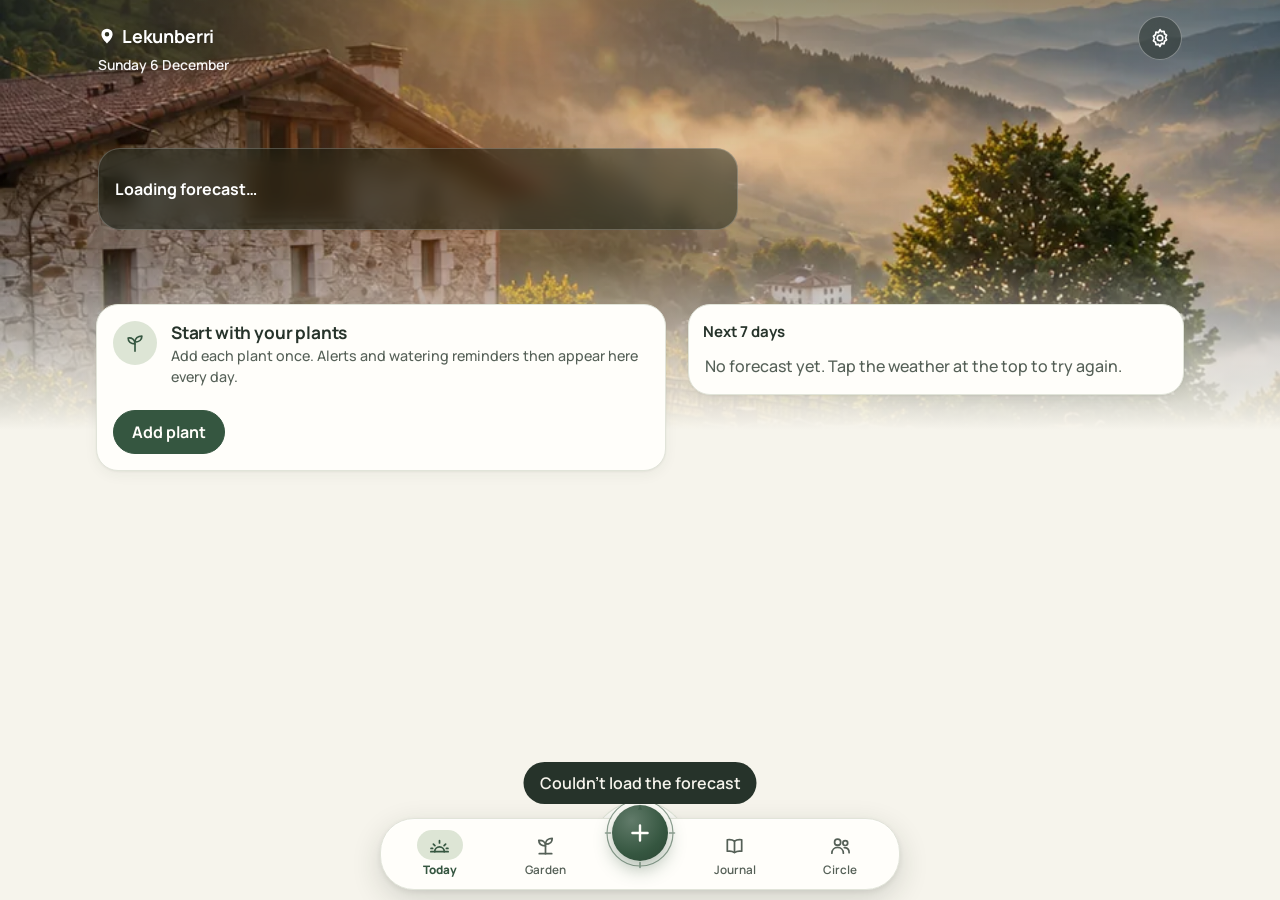
==== commit 5b6edf1a: "Phase F: accessibility everywhere, photo files left behind, usage counts, many plants - Photos: smal" ====
--- a/index.html
+++ b/index.html
@@ -14,18 +14,18 @@
 <link rel="preconnect" href="https://fonts.gstatic.com" crossorigin>
 <link href="https://fonts.googleapis.com/css2?family=Manrope:wght@400;500;600;700&display=swap" rel="stylesheet">
 <!-- Styles by area, in this order. ?v= goes up with every new version, so phones never mix old and new files. -->
-<link rel="stylesheet" href="css/base.css?v=2026-10-17-compass1">
-<link rel="stylesheet" href="css/botanical.css?v=2026-10-17-compass1">
-<link rel="stylesheet" href="css/circle.css?v=2026-10-17-compass1">
-<link rel="stylesheet" href="css/look.css?v=2026-10-17-compass1">
-<link rel="stylesheet" href="css/journal.css?v=2026-10-17-compass1">
-<link rel="stylesheet" href="css/archive.css?v=2026-10-17-compass1">
-<link rel="stylesheet" href="css/tasks.css?v=2026-10-17-compass1">
-<link rel="stylesheet" href="css/snapshots.css?v=2026-10-17-compass1">
-<link rel="stylesheet" href="css/health.css?v=2026-10-17-compass1">
-<link rel="stylesheet" href="css/discover.css?v=2026-10-17-compass1">
-<link rel="stylesheet" href="css/themes.css?v=2026-10-17-compass1">
-<link rel="stylesheet" href="css/compass.css?v=2026-10-17-compass1">
+<link rel="stylesheet" href="css/base.css?v=2026-10-20-finish1">
+<link rel="stylesheet" href="css/botanical.css?v=2026-10-20-finish1">
+<link rel="stylesheet" href="css/circle.css?v=2026-10-20-finish1">
+<link rel="stylesheet" href="css/look.css?v=2026-10-20-finish1">
+<link rel="stylesheet" href="css/journal.css?v=2026-10-20-finish1">
+<link rel="stylesheet" href="css/archive.css?v=2026-10-20-finish1">
+<link rel="stylesheet" href="css/tasks.css?v=2026-10-20-finish1">
+<link rel="stylesheet" href="css/snapshots.css?v=2026-10-20-finish1">
+<link rel="stylesheet" href="css/health.css?v=2026-10-20-finish1">
+<link rel="stylesheet" href="css/discover.css?v=2026-10-20-finish1">
+<link rel="stylesheet" href="css/themes.css?v=2026-10-20-finish1">
+<link rel="stylesheet" href="css/compass.css?v=2026-10-20-finish1">
 </head>
 <body data-page="today">
 <div class="bg" aria-hidden="true"><div class="bg-photo"></div><div class="bg-sun"></div><div class="bg-tint"></div><canvas id="fx"></canvas><div class="fx-flash"></div></div>
@@ -140,6 +140,7 @@
         <button type="button" data-goto="notifCard">Notifications</button>
         <button type="button" data-goto="dataCard" data-need="dataCard">Your data and privacy</button>
         <button type="button" data-goto="accountCard">Account</button>
+        <button type="button" data-goto="adminCard" data-need="adminCard">Owner</button>
       </nav>
       <div class="card" id="discCard" hidden>
         <h2>Discoveries</h2>
@@ -253,6 +254,11 @@
         <p class="status" style="margin-top:0">Only you see this, as the owner of Alvor. People's reports land here; the person reported isn't told who sent them.</p>
         <div id="adminList"></div>
       </div>
+      <div class="card" id="usageCard" hidden>
+        <h2>How Alvor is used</h2>
+        <p class="status" style="margin-top:0">Only you see this, as the owner of Alvor: totals for everyone, never one person's days.</p>
+        <div id="usageBody"></div>
+      </div>
       <div class="card" id="notifCard">
         <h2>Notifications</h2>
         <div class="row2">
@@ -310,7 +316,7 @@
   <div class="auth-brand"><h1 class="auth-logo" aria-label="Alvor"><svg aria-hidden="true" xmlns="http://www.w3.org/2000/svg" viewBox="0 0 230.8 76"><g transform="translate(-12 -12)"><circle cx="50" cy="50" r="36" fill="#E4EFDD"/><path d="M36 56a14 14 0 0 1 28 0z" fill="#F2B45A"/><path d="M14.5 56A36 36 0 0 0 85.5 56Z" fill="#8DBB78"/><path d="M50 79V60" stroke="#3F6E4C" stroke-width="3" stroke-linecap="round"/><path d="M50 64c-2-8-9-11-16-10 1 7 8 11 16 10z" fill="#3F6E4C"/><path d="M50 59c2-9 9-13 17-12-1 8-8 12-17 12z" fill="#4F8A5B"/><circle cx="50" cy="50" r="36" fill="none" stroke="#3F6E4C" stroke-width="2.5"/></g><path transform="translate(91.96 60.32) scale(0.03050)" d="M633.333504229784 -121.79209147393703V-144.55200927704573L614.3009806275368 -149.3589412420988V-719.1297281831503Q614.3009806275368 -786.7316202744842 580.6067753061652 -823.4525240026414Q546.9125699847937 -860.1734277307987 486.34420654177666 -860.1734277307987Q429.3223445639014 -860.1734277307987 398.48828287795186 -834.9293892383575Q367.6542211920023 -809.6853507459164 367.6542211920023 -773.5045922845602V-703.1387068703771Q367.6542211920023 -645.3667317703366 330.10194132477045 -612.5742171220481Q292.5496614575386 -579.7817024737597 225.7783292606473 -579.7817024737597Q168.87993651628494 -579.7817024737597 139.16402668505907 -608.0711865238845Q109.4481168538332 -636.3606705740094 109.4481168538332 -686.3596289083362Q109.4481168538332 -747.492779135704 158.34089395403862 -804.9624357111752Q207.23367105424404 -862.4320922866464 303.0224145464599 -899.5751460790634Q398.8111580386758 -936.7181998714805 538.9690494835377 -936.7181998714805Q709.4806225597858 -936.7181998714805 793.4432454444468 -864.6051049828529Q877.4058683291078 -792.4920100942254 877.4058683291078 -666.8924902379513V-171.58988607674837Q877.4058683291078 -146.07604248821735 888.2193233259022 -131.99258098006248Q899.0327783226967 -117.90911947190762 919.559554040432 -117.90911947190762Q936.11972412467 -117.90911947190762 946.4397835321724 -125.41917969286442Q956.7598429396749 -132.92923991382122 962.8931437209249 -144.82932943105698Q967.3064379915595 -149.8826814815402 972.1930562369525 -153.37603231146932Q977.0796744823456 -156.86938314139843 983.8129508495331 -156.86938314139843Q996.6059619188309 -156.86938314139843 1003.4624788463116 -147.38296020776033Q1010.3189957737923 -137.89653727412224 1010.3189957737923 -122.67017252743244Q1010.3189957737923 -90.99083414673805 988.2561531625688 -57.41828328371048Q966.1933105513453 -23.845732420682907 923.3342858925462 -0.7696179188787937Q880.475261233747 22.30649658292532 817.623386234045 22.30649658292532Q733.3248348012567 22.30649658292532 683.3291695155203 -16.97633422911167Q633.333504229784 -56.25916504114866 633.333504229784 -121.79209147393703ZM66.96791584789753 -204.84628173708916Q66.96791584789753 -326.8054671213031 172.83377074822783 -400.6618802882731Q278.69962564855814 -474.5182934552431 470.971356600523 -474.5182934552431Q529.5650512650609 -474.5182934552431 577.7289029918611 -464.808145750314Q625.8927547186613 -455.0979980453849 661.3733382150531 -439.01119872927666L641.127414546907 -374.8859244734049Q608.1933284476399 -389.57276041060686 573.9057071916759 -397.8463020771742Q539.6180859357119 -406.1198437437415 498.7503450512886 -406.1198437437415Q422.14835123717785 -406.1198437437415 378.33061238750815 -364.9759741164744Q334.51287353783846 -323.83210448920727 334.51287353783846 -250.8446215838194Q334.51287353783846 -179.11060059070587 372.8969352245331 -141.50354858860373Q411.2809969112277 -103.8964965865016 471.90202881395817 -103.8964965865016Q523.2234228551388 -103.8964965865016 569.6180900074542 -127.62047160044312Q616.0127571597695 -151.34444661438465 647.2738956660032 -192.49922688305378L667.4204052686691 -133.40743244439363Q616.7867626920342 -58.96715494245291 529.5801440402865 -18.28365885093808Q442.37352538853884 22.399837240576744 342.87355794012547 22.399837240576744Q218.78738117963076 22.399837240576744 142.87764851376414 -40.25322591140866Q66.96791584789753 -102.90628906339407 66.96791584789753 -204.84628173708916Z M1449.6198014318943 -1431.9397688731551V-161.79662273079157Q1449.6198014318943 -130.45719971507788 1457.9465751126409 -116.39067139476538Q1466.2733487933874 -102.32414307445288 1483.3669051080942 -96.15091472119093L1519.9946044906974 -86.61758952587843Q1536.7277262359858 -79.11117025464773 1545.0109598785639 -68.54478434845805Q1553.294193521142 -57.97839844226837 1553.294193521142 -42.1387597694993Q1553.294193521142 -22.419339194893837 1540.514525551349 -11.209669597446918Q1527.7348575815558 0.0 1503.3954711854458 0.0H1130.2192537412047Q1106.579879552126 0.0 1093.6502176858485 -11.209669597446918Q1080.720555819571 -22.419339194893837 1080.720555819571 -42.1387597694993Q1080.720555819571 -57.77838623523712 1089.137135002762 -68.43811279907823Q1097.5537141859531 -79.09783936291933 1114.3668456971645 -86.69759929180145L1151.4478930607438 -96.15091472119093Q1168.8414371684194 -102.4308146238327 1177.0182169526815 -116.39067139476538Q1185.1949967369437 -130.35052816569805 1185.1949967369437 -161.5032698661089V-1257.5303727090359Q1185.1949967369437 -1283.2299210503697 1177.6650500409305 -1294.0831062719226Q1170.1351033449173 -1304.9362914934754 1154.3084537684917 -1308.8761214092374L1103.706610508263 -1312.1159676015377Q1087.7001586854458 -1317.5557364821434 1079.8969470150769 -1326.8455094322562Q1072.093735344708 -1336.135282382369 1072.093735344708 -1350.4215690046549Q1072.093735344708 -1366.7344523072243 1082.2068404071033 -1377.7541699185967Q1092.3199454694986 -1388.7738875299692 1116.246041662991 -1397.5536328107119L1311.656605616212 -1463.5657470673323Q1343.329150378704 -1475.405414223671 1362.5720373429358 -1480.5419551581144Q1381.8149243071675 -1485.678496092558 1398.4610880464315 -1485.678496092558Q1423.3671248331666 -1485.678496092558 1436.4934631325305 -1470.8588720671833Q1449.6198014318943 -1456.0392480418086 1449.6198014318943 -1431.9397688731551Z M2146.8890681937337 10.013542480766773H2052.859197586775Q2024.106606438756 10.013542480766773 2004.1271602287889 -6.166072592139244Q1984.1477140188217 -22.34568766504526 1970.2814176306129 -55.68482992053032L1692.9075097590685 -753.2140958532691Q1680.8341634050012 -783.3875398635864 1670.2907515391707 -799.0942114144564Q1659.7473396733403 -814.8008829653263 1644.253758944571 -820.3674723207951L1612.4930802360177 -829.8007608950138Q1595.3198518827558 -838.5405175685883 1587.649926751852 -848.1069339923561Q1579.9800016209483 -857.6733504161239 1579.9800016209483 -873.2329630479217Q1579.9800016209483 -893.5457242801785 1593.3496622666717 -904.5587296523154Q1606.719322912395 -915.5717350244522 1629.1053979471326 -915.5717350244522H2052.566612139344Q2099.3388232439756 -915.5717350244522 2099.3388232439756 -873.3396345973015Q2099.3388232439756 -857.1733788996935 2089.722339682281 -847.4136299565434Q2080.1058561205864 -837.6538810133934 2060.7927571609616 -829.8874340727925L2025.4388598650694 -820.7274430245161Q1985.2116935253143 -809.7541658431292 1977.7250284850597 -786.3443619683385Q1970.2383634448051 -762.9345580935478 1987.8115511089563 -716.1416161954403L2211.3001611307263 -126.74988524615765L2151.5822949185967 -93.50429932028055L2382.151077464223 -710.6887564957142Q2399.9775683507323 -758.4749129116535 2390.357549633831 -784.331244699657Q2380.7375309169292 -810.1875764876604 2342.5238541588187 -820.8674397692084L2304.5297810807824 -829.8874340727925Q2285.516698397696 -837.4538688063622 2276.560177400708 -847.1669474206865Q2267.6036564037204 -856.8800260350108 2267.6036564037204 -873.3396345973015Q2267.6036564037204 -893.559055171907 2280.8966532312334 -904.5653950981796Q2294.1896500587463 -915.5717350244522 2317.0957804322243 -915.5717350244522H2575.636440426111Q2598.72252766788 -915.5717350244522 2611.812180582434 -904.5587296523154Q2624.901833496988 -893.5457242801785 2624.901833496988 -873.2329630479217Q2624.901833496988 -858.7932877540588 2617.6185550950468 -848.8568851649761Q2610.3352766931057 -838.9204825758934 2591.2888118475676 -830.260739736259L2561.8214290365577 -821.7274145409465Q2542.4080655947328 -814.7008748278022 2526.84811116755 -792.5511474497616Q2511.2881567403674 -770.4014200717211 2489.981839194894 -715.6622981652617L2229.553460292518 -49.49166829884052Q2215.7071582078934 -15.345874838531017 2194.541138511151 -2.666166178882122Q2173.375118814409 10.013542480766773 2146.8890681937337 10.013542480766773Z M3159.5840852856636 -937.0781420916319Q3304.709737956524 -937.0781420916319 3414.752415366471 -875.7182609066367Q3524.7950927764177 -814.3583797216415 3586.6347782425582 -705.7886275239289Q3648.4744637086987 -597.2188753262162 3648.4744637086987 -454.9659138992429Q3648.4744637086987 -318.22603515535593 3584.9481884799898 -210.26290771365166Q3521.421913251281 -102.29978027194738 3409.0593147799373 -40.02662109211087Q3296.6967163085938 22.24653808772564 3149.291070148349 22.24653808772564Q3004.4654052704573 22.24653808772564 2894.4994059205055 -38.9666666649282Q2784.533406570554 -100.17987141758204 2722.800406895578 -208.7496236152947Q2661.067407220602 -317.31937581300735 2661.067407220602 -459.35899414122105Q2661.067407220602 -596.2655598968267 2724.4069868922234 -704.1120186373591Q2787.7465665638447 -811.9584773778915 2899.959156896919 -874.5183097347617Q3012.1717472299933 -937.0781420916319 3159.5840852856636 -937.0781420916319ZM3227.117263995111 -82.2439502030611Q3288.8656168580055 -92.6574275791645 3327.390226639807 -144.19796753674746Q3365.914836421609 -195.7385074943304 3376.9622981734574 -283.9990295469761Q3388.009759925306 -372.2595515996218 3366.1566927060485 -492.3796598315239Q3344.110248208046 -615.9599584937096 3302.349608153105 -695.3836690224707Q3260.5889680981636 -774.8073795512319 3204.6276607252657 -809.5109248794615Q3148.666353352368 -844.2144702076912 3084.097900390625 -833.0343302339315Q3021.942798666656 -822.7341878190637 2983.091525066644 -771.280278313905Q2944.240251466632 -719.8263688087463 2933.6294710300863 -631.8258296661079Q2923.0186905935407 -543.8252905234694 2944.4850927740335 -422.90528808534145Q2966.778205566108 -300.1583593785763 3008.8455436192453 -220.61798014864326Q3050.9128816723824 -141.07760091871023 3107.1342024728656 -106.40070109814405Q3163.355523273349 -71.72380127757788 3227.117263995111 -82.2439502030611Z M4089.1802115887403 -512.4922298118472Q4089.1802115887403 -653.7850740551949 4128.373562417924 -748.2882633469999Q4167.5669132471085 -842.7914526388049 4231.8068265765905 -890.1414750181139Q4296.046739906073 -937.4914973974228 4371.073092445731 -937.4914973974228Q4457.145795896649 -937.4914973974228 4504.848789874464 -885.2554223649204Q4552.551783852279 -833.019347332418 4552.551783852279 -735.274302572012Q4552.551783852279 -650.6300634741783 4517.309395343065 -609.4211242645979Q4482.067006833851 -568.2121850550175 4426.0485384091735 -568.2121850550175Q4369.803432613611 -568.2121850550175 4340.924138993025 -597.4415336064994Q4312.044845372438 -626.6708821579814 4311.484858393669 -679.5764713510871L4311.2048649042845 -714.3027180954814Q4310.904877111316 -745.1230338513851 4297.177991531789 -759.91980997473Q4283.451105952263 -774.7165860980749 4255.337282709777 -774.7165860980749Q4221.156377762556 -774.7165860980749 4190.582111813128 -746.3926293924451Q4160.0078458637 -718.0686726868153 4140.93053914234 -661.1008687317371Q4121.853232420981 -604.133064776659 4121.853232420981 -518.0115079730749ZM4109.9937906861305 -874.0059757456183 4121.853232420981 -633.5177888944745V-163.19659017771482Q4121.853232420981 -134.41706055402756 4132.599902749062 -118.77723063901067Q4143.346573077142 -103.13740072399378 4168.639734700322 -99.09747315198183L4250.193518064916 -87.1175569742918Q4272.10640950501 -83.87098226696253 4282.139565836638 -72.1746272854507Q4292.172722168267 -60.478272303938866 4292.172722168267 -42.298750817775726Q4292.172722168267 -22.699332684278488 4279.153067626059 -11.349666342139244Q4266.133413083851 0.0 4241.4140250608325 0.0H3804.6126106753945Q3780.5999023392797 0.0 3767.5768998153508 -11.326338298618793Q3754.553897291422 -22.652676597237587 3754.553897291422 -42.232100427150726Q3754.553897291422 -57.871726892888546 3763.087130934 -68.42811564728618Q3771.620364576578 -78.98450440168381 3788.200158685446 -86.74425537884235L3825.2812345325947 -96.15091472119093Q3842.6747786402702 -102.30414877086878 3850.8515584245324 -116.18734172359109Q3859.0283382087946 -130.0705346763134 3859.0283382087946 -160.66328939795494V-705.0764103084803Q3859.0283382087946 -730.9159553945065 3851.5683898851275 -741.9791357330978Q3844.1084415614605 -753.0423160716891 3828.281791985035 -756.9821459874511L3776.9799650013447 -760.2219921797514Q3761.3935034126043 -765.6617610603571 3753.5202933698893 -774.9515340104699Q3745.647083327174 -784.2413069605827 3745.647083327174 -798.3875968381763Q3745.647083327174 -814.5604833960533 3755.910182286054 -825.8701916486025Q3766.1732812449336 -837.1798999011517 3790.079383134842 -845.6596573889256L3985.769977197051 -909.2518383786082Q4017.2224747613072 -921.031486004591 4035.9220556542277 -926.3280179873109Q4054.6216365471482 -931.6245499700308 4067.034682609141 -931.6245499700308Q4085.9210058525205 -931.6245499700308 4096.347472324967 -918.5848400890827Q4106.773938797414 -905.5451302081347 4109.9937906861305 -874.0059757456183Z" fill="#2F5A3C"/></svg></h1><p class="auth-tag">Your plants. Your spaces. Together.</p></div>
   <div class="auth-card">
     <p class="status" id="authLead">Sign in to see your garden.</p>
-    <div class="seg" role="tablist" id="authSeg">
+    <div class="seg" role="group" aria-label="Sign in or create an account" id="authSeg">
       <button data-auth="login" aria-pressed="true">Sign in</button>
       <button data-auth="signup" aria-pressed="false">Create account</button>
     </div>
@@ -340,7 +346,7 @@
     <button class="tb" data-tab="locations"><span class="tb-ic"><svg viewBox="0 0 24 24" fill="none" stroke="currentColor" stroke-width="1.8" stroke-linejoin="round" stroke-linecap="round" aria-hidden="true"><path d="M12 20.5v-8"/><path d="M12 12.5C12 8 8.8 6.2 5 6.6c0 3.8 2.8 5.9 7 5.9zM12 10.6c0-3.7 2.8-6 7-6 0 3.7-2.8 6-7 6z"/><path d="M5.5 20.5h13"/></svg></span><span class="tb-l">Garden</span></button>
     <button class="tb-add" id="addBtn" aria-haspopup="dialog" aria-controls="hubDlg" aria-expanded="false" aria-label="Add or log something"><svg class="tb-ring" viewBox="0 0 72 72" aria-hidden="true"><circle cx="36" cy="36" r="33" fill="none" stroke="currentColor" stroke-width="1.2"/><path d="M36 1.5v5M36 65.5v5M1.5 36h5M65.5 36h5" stroke="currentColor" stroke-width="1.6" stroke-linecap="round"/><path d="M36 8.5l2.2 4.2h-4.4z" fill="currentColor" stroke="none"/></svg><span class="tb-core"><svg class="tb-plus" viewBox="0 0 24 24" fill="none" stroke="currentColor" stroke-width="2.2" stroke-linecap="round" aria-hidden="true"><path d="M12 5v14M5 12h14"/></svg></span></button>
     <button class="tb" data-tab="journal"><span class="tb-ic"><svg viewBox="0 0 24 24" fill="none" stroke="currentColor" stroke-width="1.8" stroke-linejoin="round" stroke-linecap="round" aria-hidden="true"><path d="M12 7.5c-2-1.6-4.8-2-7.5-1.5v12c2.7-.5 5.5-.1 7.5 1.5 2-1.6 4.8-2 7.5-1.5V6c-2.7-.5-5.5-.1-7.5 1.5z"/><path d="M12 7.5v11.5"/></svg></span><span class="tb-l">Journal</span></button>
-    <button class="tb" data-tab="friends" id="friendsBtn"><span class="tb-ic"><svg viewBox="0 0 24 24" fill="none" stroke="currentColor" stroke-width="1.8" stroke-linejoin="round" stroke-linecap="round" aria-hidden="true"><circle cx="9" cy="8.5" r="3.2"/><path d="M3 20c0-3.6 2.7-6 6-6s6 2.4 6 6"/><circle cx="17" cy="9.5" r="2.5"/><path d="M16 14.2c2.9.2 5 2.3 5 5.3"/></svg></span><span class="tb-l">Circle</span><i class="req-badge" id="reqBadge" hidden></i></button>
+    <button class="tb" data-tab="friends" id="friendsBtn"><span class="tb-ic"><svg viewBox="0 0 24 24" fill="none" stroke="currentColor" stroke-width="1.8" stroke-linejoin="round" stroke-linecap="round" aria-hidden="true"><circle cx="9" cy="8.5" r="3.2"/><path d="M3 20c0-3.6 2.7-6 6-6s6 2.4 6 6"/><circle cx="17" cy="9.5" r="2.5"/><path d="M16 14.2c2.9.2 5 2.3 5 5.3"/></svg></span><span class="tb-l">Circle</span><i class="req-badge" id="reqBadge" aria-hidden="true" hidden></i><span class="vh" id="reqSay"></span></button>
   </div>
 </nav>
 
@@ -416,7 +422,7 @@
   </div>
 </dialog>
 
-<dialog id="wiz">
+<dialog id="wiz" aria-labelledby="wizTitle">
   <div class="dlg-h"><div><div class="steps" id="wizSteps"></div><h2 id="wizTitle">Add a plant</h2></div><button class="btn small" id="wizClose">Close</button></div>
   <div class="dlg-b" id="wizBody"></div>
   <div class="dlg-f"><button class="btn" id="wizBack">Back</button><button class="btn primary" id="wizNext">Next</button></div>
@@ -424,24 +430,25 @@
   <input type="file" id="wizCam" accept="image/*" capture="environment" hidden>
 </dialog>
 
-<dialog id="moveDlg">
+<dialog id="moveDlg" aria-labelledby="moveTitle">
   <div class="dlg-h"><h2 id="moveTitle">Move</h2><button class="btn small" id="moveClose">Close</button></div>
   <div class="dlg-b"><div class="zone-pick" id="zonePick"></div></div>
 </dialog>
 
-<dialog id="viewer">
+<dialog id="viewer" aria-labelledby="viewerName viewerDate">
+  <span class="vh" id="viewerName">Photo</span>
   <img id="viewerImg" alt="">
   <p class="viewer-meta"><span id="viewerDate"></span><span id="viewerHid"></span></p>
   <div class="viewer-acts" id="viewerActs" hidden><button class="btn small" id="viewerJournal">Add to journal</button><button class="btn small" id="viewerDateBtn">Change date</button><input type="date" id="viewerDateIn" aria-label="The day this photo was taken" hidden></div>
   <div class="dlg-f"><button class="btn danger" id="viewerDelete">Delete</button><button class="btn" id="viewerHide">Hide from friends</button><button class="btn" id="viewerClose">Close</button></div>
 </dialog>
 
-<dialog id="jrnDlg" class="jrn-dlg">
+<dialog id="jrnDlg" class="jrn-dlg" aria-labelledby="jrnTitle">
   <div class="dlg-h"><h2 id="jrnTitle">Journal</h2><button class="btn small" id="jrnClose">Close</button></div>
   <div class="dlg-b" id="jrnBody"></div>
 </dialog>
 
-<dialog id="msDlg">
+<dialog id="msDlg" aria-labelledby="msTitle">
   <div class="dlg-h"><h2 id="msTitle">Add to journal</h2><button class="btn small" id="msClose">Close</button></div>
   <div class="dlg-b" id="msBody"></div>
   <div class="dlg-f"><button class="btn danger" id="msDelete">Delete</button><button class="btn primary" id="msSave">Save</button></div>
@@ -449,72 +456,72 @@
   <input type="file" id="msCam" accept="image/*" capture="environment" hidden>
 </dialog>
 
-<dialog id="arcDlg">
+<dialog id="arcDlg" aria-labelledby="arcTitle">
   <div class="dlg-h"><h2 id="arcTitle">Move to the Archive</h2><button class="btn small" id="arcClose">Close</button></div>
   <div class="dlg-b" id="arcBody"></div>
   <div class="dlg-f"><span></span><button class="btn primary" id="arcSave">Move to the Archive</button></div>
 </dialog>
 
-<dialog id="cmpDlg" class="cmp-dlg">
-  <div class="dlg-h"><h2>Before and after</h2><button class="btn small" id="cmpClose">Close</button></div>
+<dialog id="cmpDlg" class="cmp-dlg" aria-labelledby="cmpTitle">
+  <div class="dlg-h"><h2 id="cmpTitle">Before and after</h2><button class="btn small" id="cmpClose">Close</button></div>
   <div class="dlg-b" id="cmpBody"></div>
 </dialog>
 
-<dialog id="taskDlg" class="task-dlg">
+<dialog id="taskDlg" class="task-dlg" aria-labelledby="taskTitle">
   <div class="dlg-h"><h2 id="taskTitle">Your tasks</h2><button class="btn small" id="taskClose">Close</button></div>
   <div class="dlg-b" id="taskBody"></div>
   <div class="dlg-f" id="taskFoot" hidden><button class="btn danger" id="taskDel">Delete</button><span class="dlg-f-r"><button class="btn" id="taskCancel">Cancel</button><button class="btn primary" id="taskSave">Save</button></span></div>
 </dialog>
 
-<dialog id="snapDlg" class="snap-dlg">
+<dialog id="snapDlg" class="snap-dlg" aria-labelledby="snapTitle">
   <div class="dlg-h"><h2 id="snapTitle">Snapshots</h2><button class="btn small" id="snapClose">Close</button></div>
   <div class="dlg-b" id="snapBody"></div>
 </dialog>
 
-<dialog id="storyDlg" class="jrn-dlg story-dlg">
+<dialog id="storyDlg" class="jrn-dlg story-dlg" aria-labelledby="storyTitle">
   <div class="dlg-h"><h2 id="storyTitle">Garden journal</h2><button class="btn small" id="storyClose">Close</button></div>
   <div class="dlg-b" id="storyBody"></div>
 </dialog>
 
-<dialog id="discDlg" class="disc-dlg">
+<dialog id="discDlg" class="disc-dlg" aria-labelledby="discTitle">
   <div class="dlg-h"><h2 id="discTitle">Discoveries</h2><button class="btn small" id="discClose">Close</button></div>
   <div class="dlg-b" id="discBody"></div>
 </dialog>
 
-<dialog id="hlDlg" class="hl-dlg">
+<dialog id="hlDlg" class="hl-dlg" aria-labelledby="hlTitle">
   <div class="dlg-h"><h2 id="hlTitle">Something wrong?</h2></div>
   <div class="dlg-b" id="hlBody"></div>
   <div class="dlg-f" id="hlFoot"></div>
 </dialog>
 
-<dialog id="cutDlg" class="cut-dlg">
+<dialog id="cutDlg" class="cut-dlg" aria-labelledby="cutTitle">
   <div class="dlg-h"><h2 id="cutTitle">Cuttings</h2><button class="btn small" id="cutClose">Close</button></div>
   <div class="dlg-b" id="cutBody"></div>
   <div class="dlg-f" id="cutFoot" hidden></div>
 </dialog>
 
-<dialog id="fplant">
+<dialog id="fplant" aria-labelledby="fpTitle">
   <div class="dlg-h"><h2 id="fpTitle"></h2><button class="btn small" id="fpClose">Close</button></div>
   <div class="dlg-b" id="fpBody"></div>
 </dialog>
 
-<dialog id="talkDlg" class="talk-dlg">
+<dialog id="talkDlg" class="talk-dlg" aria-labelledby="talkTitle">
   <div class="dlg-h"><h2 id="talkTitle"></h2><button class="btn small" id="talkClose">Close</button></div>
   <div class="dlg-b" id="talkBody"></div>
 </dialog>
 
-<dialog id="sheet" class="sheet">
+<dialog id="sheet" class="sheet" aria-labelledby="sheetHead">
   <div class="sheet-h" id="sheetHead"></div>
   <div class="sheet-b" id="sheetBody"></div>
 </dialog>
 
-<dialog id="bgPickDlg">
-  <div class="dlg-h"><h2>Choose a photo</h2><button class="btn small" id="bgPickClose">Close</button></div>
+<dialog id="bgPickDlg" aria-labelledby="bgPickTitle">
+  <div class="dlg-h"><h2 id="bgPickTitle">Choose a photo</h2><button class="btn small" id="bgPickClose">Close</button></div>
   <div class="dlg-b"><p class="status" style="margin-top:0">Your plant photos, newest first.</p><div class="bp-grid" id="bpGrid"></div></div>
 </dialog>
 
-<dialog id="bgEditDlg">
-  <div class="dlg-h"><h2>Where is the light?</h2><button class="btn small" id="bgEditClose">Close</button></div>
+<dialog id="bgEditDlg" aria-labelledby="bgEditTitle">
+  <div class="dlg-h"><h2 id="bgEditTitle">Where is the light?</h2><button class="btn small" id="bgEditClose">Close</button></div>
   <div class="dlg-b">
     <p class="status" style="margin-top:0">Tap the brightest spot, like the sun or a bright window. A soft glow breathes there on clear days, and the photo keeps that spot in view on every screen.</p>
     <div class="bge-wrap"><div class="bge-stage" id="bgeStage"><img id="bgeImg" alt="Your backdrop photo"><div class="bge-dot" id="bgeDot" hidden></div></div></div>
@@ -524,7 +531,7 @@
   <div class="dlg-f"><button class="btn" id="bgeCancel">Cancel</button><button class="btn primary" id="bgeSave">Use this photo</button></div>
 </dialog>
 
-<dialog id="locPicDlg">
+<dialog id="locPicDlg" aria-labelledby="lpTitle">
   <div class="dlg-h"><h2 id="lpTitle">Your photo</h2><button class="btn small" id="lpClose">Close</button></div>
   <div class="dlg-b">
     <div class="lp-prev" id="lpPrev"></div>
@@ -538,13 +545,13 @@
   </div>
 </dialog>
 
-<dialog id="locTempDlg">
+<dialog id="locTempDlg" aria-labelledby="ltTitle">
   <div class="dlg-h"><h2 id="ltTitle">Temperature</h2><button class="btn small" id="ltClose">Close</button></div>
   <div class="dlg-b" id="ltBody"></div>
 </dialog>
 
-<dialog id="delDlg">
-  <div class="dlg-h"><h2>Delete your account?</h2><button class="btn small" id="delClose">Close</button></div>
+<dialog id="delDlg" aria-labelledby="delTitle">
+  <div class="dlg-h"><h2 id="delTitle">Delete your account?</h2><button class="btn small" id="delClose">Close</button></div>
   <div class="dlg-b">
     <p style="margin-top:0">This deletes, from every phone and for good:</p>
     <ul class="del-list">
@@ -560,7 +567,7 @@
   <div class="dlg-f"><button class="btn" id="delCancel">Keep my account</button><button class="btn danger-fill" id="delGo">Delete my account</button></div>
 </dialog>
 
-<dialog id="repDlg">
+<dialog id="repDlg" aria-labelledby="repTitle">
   <div class="dlg-h"><h2 id="repTitle">Report</h2><button class="btn small" id="repClose">Close</button></div>
   <div class="dlg-b">
     <p class="status" style="margin-top:0" id="repLead"></p>
@@ -575,37 +582,37 @@
 <div class="vh" id="discLive" aria-live="polite"></div>
 
 <!-- Scripts in this order; they share one global scope. js/i18n.js (languages) runs before the app, js/start.js last. ?v= as for the styles. -->
-<script src="plant-kb.js?v=2026-10-17-compass1"></script>
-<script src="alerts.js?v=2026-10-17-compass1"></script>
-<script src="plant-health.js?v=2026-10-17-compass1"></script>
-<script src="discoveries.js?v=2026-10-17-compass1"></script>
-<script src="sync.js?v=2026-10-17-compass1"></script>
-<script src="species-es.js?v=2026-10-17-compass1"></script>
-<script src="supabase.js?v=2026-10-17-compass1"></script>
-<script src="qrcode.js?v=2026-10-17-compass1"></script>
-<script src="js/lang-es.js?v=2026-10-17-compass1"></script>
-<script src="js/i18n.js?v=2026-10-17-compass1"></script>
-<script src="js/core.js?v=2026-10-17-compass1"></script>
-<script src="js/weather.js?v=2026-10-17-compass1"></script>
-<script src="js/home.js?v=2026-10-17-compass1"></script>
-<script src="js/plants.js?v=2026-10-17-compass1"></script>
-<script src="js/journal.js?v=2026-10-17-compass1"></script>
-<script src="js/archive.js?v=2026-10-17-compass1"></script>
-<script src="js/tasks.js?v=2026-10-17-compass1"></script>
-<script src="js/snapshots.js?v=2026-10-17-compass1"></script>
-<script src="js/discover.js?v=2026-10-17-compass1"></script>
-<script src="js/story.js?v=2026-10-17-compass1"></script>
-<script src="js/health.js?v=2026-10-17-compass1"></script>
-<script src="js/add-plant.js?v=2026-10-17-compass1"></script>
-<script src="js/settings.js?v=2026-10-17-compass1"></script>
-<script src="js/account.js?v=2026-10-17-compass1"></script>
-<script src="js/circle.js?v=2026-10-17-compass1"></script>
-<script src="js/talk.js?v=2026-10-17-compass1"></script>
-<script src="js/cuttings.js?v=2026-10-17-compass1"></script>
-<script src="js/your-data.js?v=2026-10-17-compass1"></script>
-<script src="js/notifications.js?v=2026-10-17-compass1"></script>
-<script src="js/themes.js?v=2026-10-17-compass1"></script>
-<script src="js/compass.js?v=2026-10-17-compass1"></script>
-<script src="js/start.js?v=2026-10-17-compass1"></script>
+<script src="plant-kb.js?v=2026-10-20-finish1"></script>
+<script src="alerts.js?v=2026-10-20-finish1"></script>
+<script src="plant-health.js?v=2026-10-20-finish1"></script>
+<script src="discoveries.js?v=2026-10-20-finish1"></script>
+<script src="sync.js?v=2026-10-20-finish1"></script>
+<script src="species-es.js?v=2026-10-20-finish1"></script>
+<script src="supabase.js?v=2026-10-20-finish1"></script>
+<script src="qrcode.js?v=2026-10-20-finish1"></script>
+<script src="js/lang-es.js?v=2026-10-20-finish1"></script>
+<script src="js/i18n.js?v=2026-10-20-finish1"></script>
+<script src="js/core.js?v=2026-10-20-finish1"></script>
+<script src="js/weather.js?v=2026-10-20-finish1"></script>
+<script src="js/home.js?v=2026-10-20-finish1"></script>
+<script src="js/plants.js?v=2026-10-20-finish1"></script>
+<script src="js/journal.js?v=2026-10-20-finish1"></script>
+<script src="js/archive.js?v=2026-10-20-finish1"></script>
+<script src="js/tasks.js?v=2026-10-20-finish1"></script>
+<script src="js/snapshots.js?v=2026-10-20-finish1"></script>
+<script src="js/discover.js?v=2026-10-20-finish1"></script>
+<script src="js/story.js?v=2026-10-20-finish1"></script>
+<script src="js/health.js?v=2026-10-20-finish1"></script>
+<script src="js/add-plant.js?v=2026-10-20-finish1"></script>
+<script src="js/settings.js?v=2026-10-20-finish1"></script>
+<script src="js/account.js?v=2026-10-20-finish1"></script>
+<script src="js/circle.js?v=2026-10-20-finish1"></script>
+<script src="js/talk.js?v=2026-10-20-finish1"></script>
+<script src="js/cuttings.js?v=2026-10-20-finish1"></script>
+<script src="js/your-data.js?v=2026-10-20-finish1"></script>
+<script src="js/notifications.js?v=2026-10-20-finish1"></script>
+<script src="js/themes.js?v=2026-10-20-finish1"></script>
+<script src="js/compass.js?v=2026-10-20-finish1"></script>
+<script src="js/start.js?v=2026-10-20-finish1"></script>
 </body>
 </html>
--- a/css/circle.css
+++ b/css/circle.css
@@ -143,7 +143,7 @@
 .sv-line small{color:var(--muted);font-size:.78rem;font-weight:600}
 .fp-badges{display:flex;flex-wrap:wrap;gap:4px;margin-top:4px}
 .fpb{display:inline-flex;align-items:center;gap:3px;font-size:.7rem;font-weight:700;border-radius:999px;padding:2px 7px 2px 4px;
-  color:var(--jk);background:color-mix(in srgb,var(--jk) 14%,var(--surface))}
+  color:color-mix(in srgb,var(--jk) 72%,#000);background:color-mix(in srgb,var(--jk) 12%,var(--surface))}
 .fpb svg{width:12px;height:12px}
 .k-cut{--jk:#5C6B2A}
 .fp-moments{margin:10px 0 4px}
@@ -166,3 +166,17 @@
 .cut-box .check input:disabled + span{opacity:.6}
 .f-card .pick-h{margin:14px 0 2px;font-family:var(--body);font-size:.78rem;font-weight:700;text-transform:uppercase;letter-spacing:.06em;color:var(--muted)}
 .f-card .pick-h + .cut-row{border-top:0}
+/* How Alvor is used (the owner's card) */
+.use-row{display:flex;justify-content:space-between;gap:12px;align-items:baseline;padding:7px 0;border-bottom:1px solid var(--line)}
+.use-row:last-of-type{border-bottom:0}
+.use-row b{font-variant-numeric:tabular-nums;text-align:right;white-space:nowrap}
+.use-row small{color:var(--muted);font-weight:400;margin-left:6px}
+.use-disc{display:flex;flex-wrap:wrap;gap:6px 14px;margin:4px 0 8px}
+.use-disc span{font-size:.9rem}
+/* Dark: the journal colours lightened, so badges and the cuttings headings stay readable (as the journal's icons) */
+@media (prefers-color-scheme: dark){
+  :root:not([data-theme="light"]) .fpb{color:color-mix(in srgb,var(--jk) 40%,#fff)}
+  :root:not([data-theme="light"]) .fp-cut-h,:root:not([data-theme="light"]) .cut-share h3{color:color-mix(in srgb,#5C6B2A 40%,#fff)}
+}
+:root[data-theme="dark"] .fpb{color:color-mix(in srgb,var(--jk) 40%,#fff)}
+:root[data-theme="dark"] .fp-cut-h,:root[data-theme="dark"] .cut-share h3{color:color-mix(in srgb,#5C6B2A 40%,#fff)}
--- a/css/compass.css
+++ b/css/compass.css
@@ -91,7 +91,7 @@
 .btn.primary{background:var(--fern);border-color:var(--fern);color:var(--on-fern);box-shadow:none}
 .btn.primary:hover{filter:brightness(1.06)}
 .btn:hover{border-color:color-mix(in srgb,var(--ink) 24%,transparent)}
-.btn.danger{color:#A3303D;border-color:color-mix(in srgb,#A3303D 55%,transparent)}
+.btn.danger{color:var(--danger);border-color:color-mix(in srgb,var(--danger) 55%,transparent)}
 .chip{min-height:40px;padding:8px 15px;border-radius:999px;background:var(--surface);border:1px solid var(--line);-webkit-backdrop-filter:none;backdrop-filter:none;color:var(--ink);font-weight:600;display:inline-flex;align-items:center;gap:6px}
 .chip[aria-pressed=true]{background:var(--fern);border-color:var(--fern);color:var(--on-fern);box-shadow:inset 0 0 0 2px color-mix(in srgb,var(--on-fern) 25%,transparent)}
 .chip svg{width:15px;height:15px}
@@ -466,3 +466,20 @@
   #view-today #todayLater{grid-area:later}
   #view-today .tp-h{margin-top:14px}
 }
+
+/* At least a fingertip (WCAG 2.2: 24 × 24) for the few controls that are text alone */
+button.nm{min-height:24px}
+summary{min-height:24px}
+/* Big text (the phone's text size up to 200 %): everything grows, except the dock's labels, which stop at about
+   135 % so each place keeps its whole word in its slot (cut words help nobody). The buttons keep their names for
+   screen readers either way. */
+.tb-l{font-size:min(1em, 15.5px)}
+@media (max-width:360px){.tb-l{font-size:min(1em, 14px)}}
+/* With big text: the weather's words go under the temperature, and two fields side by side stack, instead of
+   running off the screen. At normal sizes nothing changes. */
+.hero-now{flex-wrap:wrap}
+.hn-s{flex:1 1 7em;min-width:0}
+.row2{grid-template-columns:repeat(auto-fill,minmax(min(100%,9em),1fr))}
+.row2 > *{min-width:0}
+.row3{grid-template-columns:repeat(auto-fill,minmax(min(100%,6em),1fr))}
+.row3 > *{min-width:0}
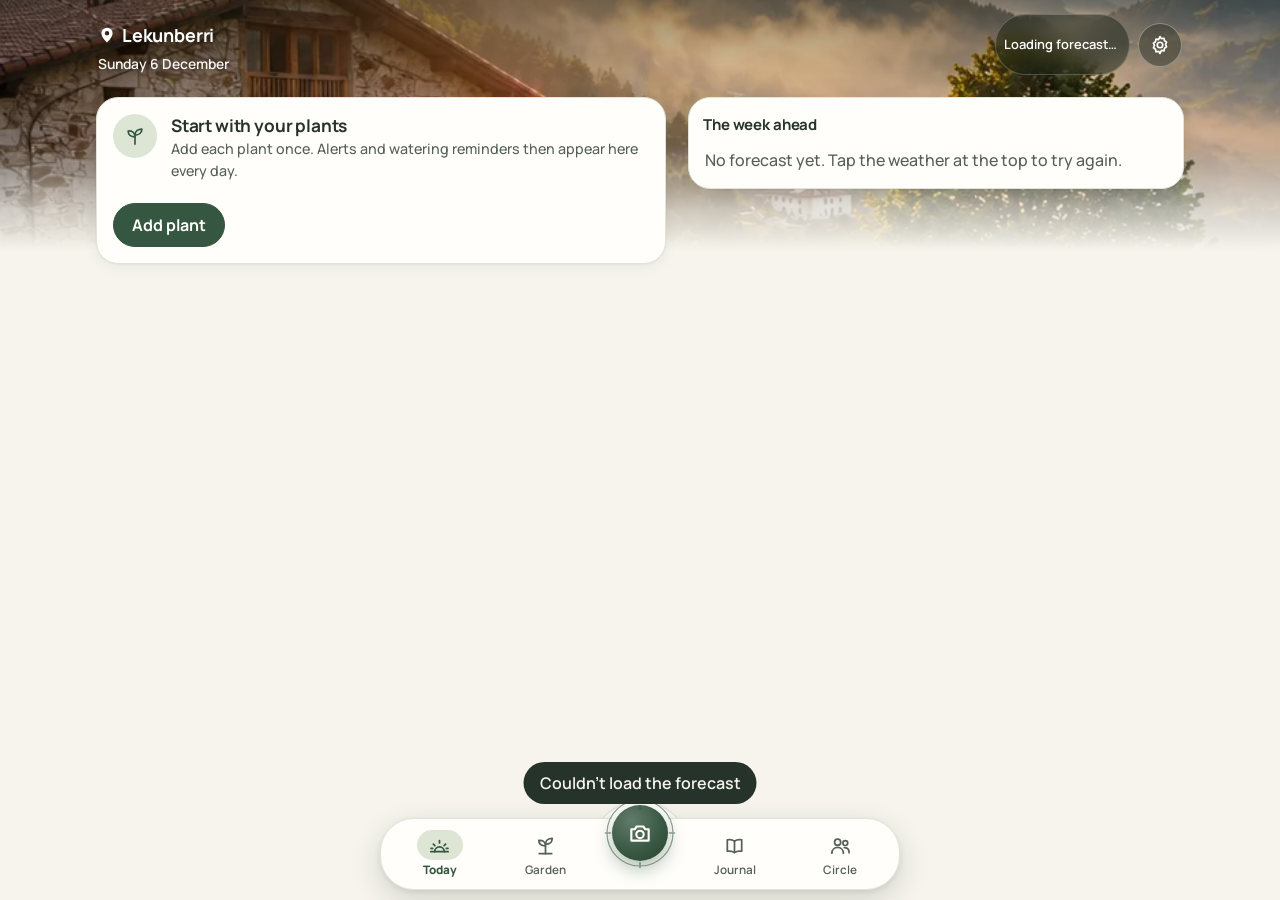
==== commit 47afae9a: "Audit step: Today as one decision and one walk, the plant sheet in layers, Alvor learns your nights " ====
--- a/index.html
+++ b/index.html
@@ -14,18 +14,19 @@
 <link rel="preconnect" href="https://fonts.gstatic.com" crossorigin>
 <link href="https://fonts.googleapis.com/css2?family=Manrope:wght@400;500;600;700&display=swap" rel="stylesheet">
 <!-- Styles by area, in this order. ?v= goes up with every new version, so phones never mix old and new files. -->
-<link rel="stylesheet" href="css/base.css?v=2026-10-20-finish1">
-<link rel="stylesheet" href="css/botanical.css?v=2026-10-20-finish1">
-<link rel="stylesheet" href="css/circle.css?v=2026-10-20-finish1">
-<link rel="stylesheet" href="css/look.css?v=2026-10-20-finish1">
-<link rel="stylesheet" href="css/journal.css?v=2026-10-20-finish1">
-<link rel="stylesheet" href="css/archive.css?v=2026-10-20-finish1">
-<link rel="stylesheet" href="css/tasks.css?v=2026-10-20-finish1">
-<link rel="stylesheet" href="css/snapshots.css?v=2026-10-20-finish1">
-<link rel="stylesheet" href="css/health.css?v=2026-10-20-finish1">
-<link rel="stylesheet" href="css/discover.css?v=2026-10-20-finish1">
-<link rel="stylesheet" href="css/themes.css?v=2026-10-20-finish1">
-<link rel="stylesheet" href="css/compass.css?v=2026-10-20-finish1">
+<link rel="stylesheet" href="css/base.css?v=2026-10-21-audit1">
+<link rel="stylesheet" href="css/botanical.css?v=2026-10-21-audit1">
+<link rel="stylesheet" href="css/circle.css?v=2026-10-21-audit1">
+<link rel="stylesheet" href="css/look.css?v=2026-10-21-audit1">
+<link rel="stylesheet" href="css/journal.css?v=2026-10-21-audit1">
+<link rel="stylesheet" href="css/archive.css?v=2026-10-21-audit1">
+<link rel="stylesheet" href="css/tasks.css?v=2026-10-21-audit1">
+<link rel="stylesheet" href="css/snapshots.css?v=2026-10-21-audit1">
+<link rel="stylesheet" href="css/health.css?v=2026-10-21-audit1">
+<link rel="stylesheet" href="css/discover.css?v=2026-10-21-audit1">
+<link rel="stylesheet" href="css/themes.css?v=2026-10-21-audit1">
+<link rel="stylesheet" href="css/compass.css?v=2026-10-21-audit1">
+<link rel="stylesheet" href="css/today.css?v=2026-10-21-audit1">
 </head>
 <body data-page="today">
 <div class="bg" aria-hidden="true"><div class="bg-photo"></div><div class="bg-sun"></div><div class="bg-tint"></div><canvas id="fx"></canvas><div class="fx-flash"></div></div>
@@ -46,18 +47,18 @@
     <section id="view-today" aria-labelledby="todayTitle">
       <div class="hero" id="hero">
         <div class="hero-top"><div class="hero-loc"><svg class="pin" viewBox="0 0 24 24" fill="currentColor" aria-hidden="true"><path d="M12 22s-7.5-6.6-7.5-12.2a7.5 7.5 0 0 1 15 0C19.5 15.4 12 22 12 22zm0-9.3a3 3 0 1 0 0-6 3 3 0 0 0 0 6z"/></svg><h1 id="todayTitle"><span id="heroPlace"></span></h1><small id="heroDate"></small></div>
+          <button class="hero-now" id="heroNow"></button>
           <div class="hero-btns"><button class="me-btn hb" data-tab="settings" aria-label="Settings and account"></button></div></div>
-        <button class="hero-now" id="heroNow"></button>
         <p class="hero-upd" id="heroUpd" role="status"></p>
       </div>
+      <div id="nowAfter"></div>
+      <div id="nowAsk"></div>
       <div class="alerts" id="alerts" aria-label="Today in your garden" role="region"></div>
       <div class="glass fc-card" role="region" aria-labelledby="fcTitle">
-        <div class="sec-h"><h2 id="fcTitle">Next 7 days</h2><span class="sec-sub" id="fcSrc"></span></div>
+        <div class="sec-h"><h2 id="fcTitle">The week ahead</h2><span class="sec-sub" id="fcSrc"></span></div>
         <div class="fc" id="forecast"></div>
         <div class="fc-detail" id="fcDetail" hidden></div>
       </div>
-      <div id="todayPlaces"></div>
-      <div id="todayLater"></div>
     </section>
 
     <section id="view-locations" hidden aria-labelledby="gardenTitle">
@@ -73,7 +74,7 @@
       <div class="toolbar">
         <input type="search" id="search" placeholder="Search plants" aria-label="Search plants">
         <div class="viewtog" role="group" aria-label="Show plants as">
-          <button data-view="list" aria-label="List"><svg viewBox="0 0 24 24" fill="none" stroke="currentColor" stroke-width="1.8" stroke-linecap="round"><path d="M9 6h11M9 12h11M9 18h11"/><circle cx="4.5" cy="6" r="1" fill="currentColor"/><circle cx="4.5" cy="12" r="1" fill="currentColor"/><circle cx="4.5" cy="18" r="1" fill="currentColor"/></svg></button><button data-view="grid" aria-label="Grid"><svg viewBox="0 0 24 24" fill="none" stroke="currentColor" stroke-width="1.8" stroke-linejoin="round"><rect x="4" y="4" width="7" height="7" rx="1.5"/><rect x="13" y="4" width="7" height="7" rx="1.5"/><rect x="4" y="13" width="7" height="7" rx="1.5"/><rect x="13" y="13" width="7" height="7" rx="1.5"/></svg></button><button data-view="tiles" aria-label="Small tiles"><svg viewBox="0 0 24 24" fill="none" stroke="currentColor" stroke-width="1.6" stroke-linejoin="round"><rect x="3.5" y="3.5" width="4.5" height="4.5" rx="1"/><rect x="9.75" y="3.5" width="4.5" height="4.5" rx="1"/><rect x="16" y="3.5" width="4.5" height="4.5" rx="1"/><rect x="3.5" y="9.75" width="4.5" height="4.5" rx="1"/><rect x="9.75" y="9.75" width="4.5" height="4.5" rx="1"/><rect x="16" y="9.75" width="4.5" height="4.5" rx="1"/><rect x="3.5" y="16" width="4.5" height="4.5" rx="1"/><rect x="9.75" y="16" width="4.5" height="4.5" rx="1"/><rect x="16" y="16" width="4.5" height="4.5" rx="1"/></svg></button>
+          <button data-view="list" aria-label="List"><svg viewBox="0 0 24 24" fill="none" stroke="currentColor" stroke-width="1.8" stroke-linecap="round"><path d="M9 6h11M9 12h11M9 18h11"/><circle cx="4.5" cy="6" r="1" fill="currentColor"/><circle cx="4.5" cy="12" r="1" fill="currentColor"/><circle cx="4.5" cy="18" r="1" fill="currentColor"/></svg></button><button data-view="grid" aria-label="Photos"><svg viewBox="0 0 24 24" fill="none" stroke="currentColor" stroke-width="1.8" stroke-linejoin="round"><rect x="4" y="4" width="7" height="7" rx="1.5"/><rect x="13" y="4" width="7" height="7" rx="1.5"/><rect x="4" y="13" width="7" height="7" rx="1.5"/><rect x="13" y="13" width="7" height="7" rx="1.5"/></svg></button>
         </div>
       </div>
       <div class="chips" id="chips"></div>
@@ -92,12 +93,8 @@
         <input type="search" id="jpSearch" placeholder="Search by plant or note" aria-label="Search the journal by plant or note">
         <div class="chips" id="jpPlaces" role="group" aria-label="Where"></div>
       </div>
+      <div id="jpTop"></div>
       <div id="journalBody"></div>
-    </section>
-
-    <section id="view-log" hidden>
-      <div class="page-head"><button class="round-back" data-tab="settings" aria-label="Back to settings"><svg viewBox="0 0 24 24" fill="none" stroke="currentColor" stroke-width="1.8" stroke-linejoin="round" stroke-linecap="round"><path d="M15 5l-7 7 7 7"/></svg></button><h1>Activity history</h1></div>
-      <div id="logList"></div>
     </section>
 
     <section id="view-profile" hidden>
@@ -131,21 +128,7 @@
         <div class="prof-txt"><b id="profName"></b><span id="profUser"></span></div>
         <button class="btn small" data-tab="profile">Edit profile</button>
       </div>
-      <nav class="set-index" aria-label="Settings sections">
-        <button type="button" data-goto="lookCard">Appearance</button>
-        <button type="button" data-goto="langCard">Language</button>
-        <button type="button" data-goto="privCard" data-need="privCard">Sharing and privacy</button>
-        <button type="button" data-goto="homeCard">Your home</button>
-        <button type="button" data-goto="rulesCard">Alert rules</button>
-        <button type="button" data-goto="notifCard">Notifications</button>
-        <button type="button" data-goto="dataCard" data-need="dataCard">Your data and privacy</button>
-        <button type="button" data-goto="accountCard">Account</button>
-        <button type="button" data-goto="adminCard" data-need="adminCard">Owner</button>
-      </nav>
-      <div class="card" id="discCard" hidden>
-        <h2>Discoveries</h2>
-        <label class="check" id="discMomentsRow" hidden><input type="checkbox" id="discMomentsOn"><span>Show a small moment when you find a discovery<br><span class="status">At the bottom of the screen, never over a warning. Off: they still collect in Journal, quietly.</span></span></label>
-      </div>
+      <details class="set-sec" id="secLook"><summary><span>Appearance and language<small>Style, backdrop, colours, light or dark, language</small></span></summary>
       <div class="card" id="lookCard">
         <h2>Appearance</h2>
         <h3 class="look-h">Style</h3>
@@ -165,21 +148,12 @@
         <div class="acc-row" id="accRow" role="group" aria-label="Accent colour"></div>
         <h3 class="look-h">Light or dark</h3>
         <div class="seg small" role="group" aria-label="Light or dark" id="modeSeg"></div>
-      </div>
-      <div class="card" id="langCard">
+      </div>      <div class="card" id="langCard">
         <h2>Language</h2>
         <div class="seg small" role="group" aria-label="Language" id="langSeg"></div>
         <p class="status" id="langHint"></p>
-      </div>
-      <div class="card" id="privCard" hidden>
-        <h2>Sharing and privacy</h2>
-        <p class="status" style="margin-top:0">New plants you add are visible to</p>
-        <div class="seg small priv-seg" role="group" aria-label="New plants are visible to" id="defVisSeg"></div>
-        <p class="status" id="defVisHint"></p>
-        <button class="btn small" id="chooseShareBtn" style="margin-top:12px">Choose which plants friends see</button>
-        <label class="check" style="margin:16px 0 0"><input type="checkbox" id="shareMoments"><span>Show friends my plants' happy moments<br><span class="status">Got it, new growth, flowering and fruiting, with their day and photo, on plants friends can see. Never the notes, the rest of the journal or watering.</span></span></label>
-        <label class="check" style="margin:16px 0 0"><input type="checkbox" id="findable"><span>Let people find me<br><span class="status">When it's on, people can find you by your name or @username and send you a friend request. When it's off, only people you give your friend link to can add you.</span></span></label>
-      </div>
+      </div>      </details>
+      <details class="set-sec" id="secPlaces"><summary><span>Your garden and its alerts<small>Home, location, alert rules, what Alvor has learned</small></span></summary>
       <div class="card" id="homeCard">
         <h2>Your home</h2>
         <div class="seg" role="group" aria-label="Home type">
@@ -188,8 +162,7 @@
         </div>
         <p class="status" id="homeLine" style="margin-top:0"></p>
         <label class="check" id="balcRainRow" hidden><input type="checkbox" id="balcRain"><span>Rain reaches my balcony<br><span class="status">Tick it if the balcony is open to the sky. Then rain counts as watering for balcony plants.</span></span></label>
-      </div>
-      <div class="card" id="locCard">
+      </div>      <div class="card" id="locCard">
         <h2>Location</h2>
         <p class="status" style="margin-top:0">The forecast and all the alerts use this location.</p>
         <div class="seg" role="group" aria-label="Which location to use">
@@ -218,9 +191,9 @@
             <button class="btn small" id="locManualSave">Save this place</button>
           </details>
         </div>
-      </div>
-      <div class="card" id="rulesCard">
+      </div>      <div class="card" id="rulesCard">
         <h2>Alert rules</h2>
+        <div class="calib-box" id="calibBox"></div>
         <div class="row2">
           <div class="field"><label for="sMargin">Low temperature margin °C</label><input id="sMargin" type="number" step="0.5"><span class="hint">Warn when the forecast gets this close to a plant's limit.</span></div>
           <div class="field"><label>Greenhouse and rooms</label><span class="hint">How warm your greenhouse and the spots in the house stay is set in Garden: tap the thermometer on their cards.</span></div>
@@ -230,9 +203,60 @@
           <div class="field"><label for="sWind">Gusts km/h</label><input id="sWind" type="number"></div>
           <div class="field"><label for="sRain">Rain counts as watering, mm</label><input id="sRain" type="number" step="0.5"></div>
         </div>
-        <button class="btn primary" id="saveSettings">Save settings</button>
+        <p class="status">Changes are saved as you type.</p>
         <div id="coldPick"></div>
-      </div>
+      </div>      </details>
+      <details class="set-sec" id="secNotif"><summary><span>Notifications<small>Morning summary, evening cold check, friends</small></span></summary>
+      <div class="card" id="notifCard">
+        <h2>Notifications</h2>
+        <div class="row2">
+          <div class="field"><label for="sMorning">Morning summary at</label><select id="sMorning"></select></div>
+          <div class="field"><label for="sEvening">Evening cold check at</label><select id="sEvening"></select></div>
+        </div>
+        <label class="check"><input type="checkbox" id="sEveningOn"><span>Send the evening cold check<br><span class="status">Only arrives when a plant is at risk that night.</span></span></label>
+        <label class="check" id="sSocialRow"><input type="checkbox" id="sSocialOn"><span>Reactions and comments from friends<br><span class="status">When someone reacts to or comments on your plants, or replies where you commented.</span></span></label>
+        <div style="display:flex;gap:8px;flex-wrap:wrap">
+          <button class="btn primary" id="notifyBtn">Turn on notifications</button>
+          <button class="btn" id="testBtn">Send a test</button>
+        </div>
+        <p class="status" id="notifyStatus"></p>
+        <p class="status warn-line" id="engineWarn" hidden>The notify function on Supabase runs older care rules than this app. Deploy notify again so notifications and the app agree.</p>
+      </div>      </details>
+      <details class="set-sec" id="secShare" data-need="privCard"><summary><span>Sharing and privacy<small>Who sees your plants, being found, discoveries</small></span></summary>
+      <div class="card" id="privCard" hidden>
+        <h2>Sharing and privacy</h2>
+        <p class="status" style="margin-top:0">New plants you add are visible to</p>
+        <div class="seg small priv-seg" role="group" aria-label="New plants are visible to" id="defVisSeg"></div>
+        <p class="status" id="defVisHint"></p>
+        <button class="btn small" id="chooseShareBtn" style="margin-top:12px">Choose which plants friends see</button>
+        <label class="check" style="margin:16px 0 0"><input type="checkbox" id="shareMoments"><span>Show friends my plants' happy moments<br><span class="status">Got it, new growth, flowering and fruiting, with their day and photo, on plants friends can see. Never the notes, the rest of the journal or watering.</span></span></label>
+        <label class="check" style="margin:16px 0 0"><input type="checkbox" id="findable"><span>Let people find me<br><span class="status">When it's on, people can find you by your name or @username and send you a friend request. When it's off, only people you give your friend link to can add you.</span></span></label>
+      </div>      <div class="card" id="discCard" hidden>
+        <h2>Discoveries</h2>
+        <label class="check" id="discMomentsRow" hidden><input type="checkbox" id="discMomentsOn"><span>Show a small moment when you find a discovery<br><span class="status">At the bottom of the screen, never over a warning. Off: they still collect in Journal, quietly.</span></span></label>
+      </div>      </details>
+      <details class="set-sec" id="secData"><summary><span>Your data<small>Download, backup, delete</small></span></summary>
+      <div class="card" id="dataCard" hidden>
+        <h2>Your data and privacy</h2>
+        <p class="status" style="margin-top:0">Get everything Alvor keeps about you in one file: your plants, notes, history, photos, friends and settings.</p>
+        <div class="btn-row"><button class="btn" id="dataBtn">Download my data</button><a class="btn" href="privacy.html" target="_blank" rel="noopener">Privacy policy</a></div>
+        <p class="status" id="dataStatus" role="status"></p>
+        <h3 class="sub-h">Delete my account</h3>
+        <p class="status" style="margin-top:0">Deletes your account and everything in it, from every phone and for good. Download your data first if you'd like a copy.</p>
+        <button class="btn danger" id="delAcctBtn" style="margin-top:10px">Delete my account</button>
+      </div>      <div class="card">
+        <h2>Backup</h2>
+        <p style="margin-top:0;color:var(--muted)">Your plants and photos are saved in your account. You can also export a backup file to keep a copy of your own. The file grows as you add photos.</p>
+        <div style="display:flex;gap:8px;flex-wrap:wrap">
+          <button class="btn" id="exportBtn">Export backup</button>
+          <button class="btn" id="importBtn">Import backup</button>
+          <input type="file" id="importFile" accept="application/json" hidden>
+        </div>
+      </div>      <div class="card">
+        <h2>Reset</h2>
+        <button class="btn danger" id="resetBtn">Delete all plants and history</button>
+      </div>      </details>
+      <details class="set-sec" id="secAcct"><summary><span>Account<small>Sign in, password, invite</small></span></summary>
       <div class="card" id="accountCard">
         <h2>Account</h2>
         <p class="status" style="margin-top:0" id="acctLine"></p>
@@ -248,59 +272,17 @@
           <div class="field"><label for="pwNew">New password</label><input id="pwNew" type="password" autocomplete="new-password"><span class="hint">At least 8 characters.</span></div>
           <button class="btn primary" id="pwSave">Save new password</button>
         </div>
-      </div>
+      </div>      </details>
+      <details class="set-sec" id="secOwner" hidden><summary><span>Owner<small>Only you see this: reports and how Alvor is used</small></span></summary>
       <div class="card" id="adminCard" hidden>
         <h2>Reports <small id="adminCount" class="status"></small></h2>
         <p class="status" style="margin-top:0">Only you see this, as the owner of Alvor. People's reports land here; the person reported isn't told who sent them.</p>
         <div id="adminList"></div>
-      </div>
-      <div class="card" id="usageCard" hidden>
+      </div>      <div class="card" id="usageCard" hidden>
         <h2>How Alvor is used</h2>
         <p class="status" style="margin-top:0">Only you see this, as the owner of Alvor: totals for everyone, never one person's days.</p>
         <div id="usageBody"></div>
-      </div>
-      <div class="card" id="notifCard">
-        <h2>Notifications</h2>
-        <div class="row2">
-          <div class="field"><label for="sMorning">Morning summary at</label><select id="sMorning"></select></div>
-          <div class="field"><label for="sEvening">Evening cold check at</label><select id="sEvening"></select></div>
-        </div>
-        <label class="check"><input type="checkbox" id="sEveningOn"><span>Send the evening cold check<br><span class="status">Only arrives when a plant is at risk that night.</span></span></label>
-        <label class="check" id="sSocialRow"><input type="checkbox" id="sSocialOn"><span>Reactions and comments from friends<br><span class="status">When someone reacts to or comments on your plants, or replies where you commented.</span></span></label>
-        <div style="display:flex;gap:8px;flex-wrap:wrap">
-          <button class="btn primary" id="notifyBtn">Turn on notifications</button>
-          <button class="btn" id="testBtn">Send a test</button>
-        </div>
-        <p class="status" id="notifyStatus"></p>
-        <p class="status warn-line" id="engineWarn" hidden>The notify function on Supabase runs older care rules than this app. Deploy notify again so notifications and the app agree.</p>
-      </div>
-      <div class="card">
-        <h2>Activity history</h2>
-        <p class="status" style="margin-top:0">Every watering, move and photo, for all your plants. Each plant's own history is also in its edit screen.</p>
-        <button class="btn" data-tab="log" style="margin-top:10px">Open history</button>
-      </div>
-      <div class="card">
-        <h2>Backup</h2>
-        <p style="margin-top:0;color:var(--muted)">Your plants and photos are saved in your account. You can also export a backup file to keep a copy of your own. The file grows as you add photos.</p>
-        <div style="display:flex;gap:8px;flex-wrap:wrap">
-          <button class="btn" id="exportBtn">Export backup</button>
-          <button class="btn" id="importBtn">Import backup</button>
-          <input type="file" id="importFile" accept="application/json" hidden>
-        </div>
-      </div>
-      <div class="card" id="dataCard" hidden>
-        <h2>Your data and privacy</h2>
-        <p class="status" style="margin-top:0">Get everything Alvor keeps about you in one file: your plants, notes, history, photos, friends and settings.</p>
-        <div class="btn-row"><button class="btn" id="dataBtn">Download my data</button><a class="btn" href="privacy.html" target="_blank" rel="noopener">Privacy policy</a></div>
-        <p class="status" id="dataStatus" role="status"></p>
-        <h3 class="sub-h">Delete my account</h3>
-        <p class="status" style="margin-top:0">Deletes your account and everything in it, from every phone and for good. Download your data first if you'd like a copy.</p>
-        <button class="btn danger" id="delAcctBtn" style="margin-top:10px">Delete my account</button>
-      </div>
-      <div class="card">
-        <h2>Reset</h2>
-        <button class="btn danger" id="resetBtn">Delete all plants and history</button>
-      </div>
+      </div>      </details>
     </section>
   </main>
 </div>
@@ -344,7 +326,7 @@
   <div class="compass-dock">
     <button class="tb" data-tab="today" aria-current="page"><span class="tb-ic"><svg viewBox="0 0 24 24" fill="none" stroke="currentColor" stroke-width="1.8" stroke-linejoin="round" stroke-linecap="round" aria-hidden="true"><path d="M3 18.5h18"/><path d="M7 18.5a5 5 0 0 1 10 0"/><path d="M12 7v2.4M5.6 10.6l1.6 1.6M18.4 10.6l-1.6 1.6M3.2 15h1.6M19.2 15h1.6"/></svg></span><span class="tb-l">Today</span></button>
     <button class="tb" data-tab="locations"><span class="tb-ic"><svg viewBox="0 0 24 24" fill="none" stroke="currentColor" stroke-width="1.8" stroke-linejoin="round" stroke-linecap="round" aria-hidden="true"><path d="M12 20.5v-8"/><path d="M12 12.5C12 8 8.8 6.2 5 6.6c0 3.8 2.8 5.9 7 5.9zM12 10.6c0-3.7 2.8-6 7-6 0 3.7-2.8 6-7 6z"/><path d="M5.5 20.5h13"/></svg></span><span class="tb-l">Garden</span></button>
-    <button class="tb-add" id="addBtn" aria-haspopup="dialog" aria-controls="hubDlg" aria-expanded="false" aria-label="Add or log something"><svg class="tb-ring" viewBox="0 0 72 72" aria-hidden="true"><circle cx="36" cy="36" r="33" fill="none" stroke="currentColor" stroke-width="1.2"/><path d="M36 1.5v5M36 65.5v5M1.5 36h5M65.5 36h5" stroke="currentColor" stroke-width="1.6" stroke-linecap="round"/><path d="M36 8.5l2.2 4.2h-4.4z" fill="currentColor" stroke="none"/></svg><span class="tb-core"><svg class="tb-plus" viewBox="0 0 24 24" fill="none" stroke="currentColor" stroke-width="2.2" stroke-linecap="round" aria-hidden="true"><path d="M12 5v14M5 12h14"/></svg></span></button>
+    <button class="tb-add" id="addBtn" aria-haspopup="dialog" aria-controls="hubDlg" aria-expanded="false" aria-label="Camera and more: a photo, a new plant, care, a task"><svg class="tb-ring" viewBox="0 0 72 72" aria-hidden="true"><circle cx="36" cy="36" r="33" fill="none" stroke="currentColor" stroke-width="1.2"/><path d="M36 1.5v5M36 65.5v5M1.5 36h5M65.5 36h5" stroke="currentColor" stroke-width="1.6" stroke-linecap="round"/><path d="M36 8.5l2.2 4.2h-4.4z" fill="currentColor" stroke="none"/></svg><span class="tb-core"><svg class="tb-plus tb-cam" viewBox="0 0 24 24" fill="none" stroke="currentColor" stroke-width="2" stroke-linejoin="round" stroke-linecap="round" aria-hidden="true"><path d="M4 8.5h3.2L9 6h6l1.8 2.5H20V19H4z"/><circle cx="12" cy="13.3" r="3.4"/></svg></span></button>
     <button class="tb" data-tab="journal"><span class="tb-ic"><svg viewBox="0 0 24 24" fill="none" stroke="currentColor" stroke-width="1.8" stroke-linejoin="round" stroke-linecap="round" aria-hidden="true"><path d="M12 7.5c-2-1.6-4.8-2-7.5-1.5v12c2.7-.5 5.5-.1 7.5 1.5 2-1.6 4.8-2 7.5-1.5V6c-2.7-.5-5.5-.1-7.5 1.5z"/><path d="M12 7.5v11.5"/></svg></span><span class="tb-l">Journal</span></button>
     <button class="tb" data-tab="friends" id="friendsBtn"><span class="tb-ic"><svg viewBox="0 0 24 24" fill="none" stroke="currentColor" stroke-width="1.8" stroke-linejoin="round" stroke-linecap="round" aria-hidden="true"><circle cx="9" cy="8.5" r="3.2"/><path d="M3 20c0-3.6 2.7-6 6-6s6 2.4 6 6"/><circle cx="17" cy="9.5" r="2.5"/><path d="M16 14.2c2.9.2 5 2.3 5 5.3"/></svg></span><span class="tb-l">Circle</span><i class="req-badge" id="reqBadge" aria-hidden="true" hidden></i><span class="vh" id="reqSay"></span></button>
   </div>
@@ -356,70 +338,72 @@
 </dialog>
 
 <dialog id="dlg" class="plant-dlg" aria-labelledby="dlgTitle">
-  <div class="dlg-h"><h2 id="dlgTitle">Add plant</h2><button class="btn small" id="dlgClose">Close</button></div>
+  <div class="dlg-h"><button class="round-back ps-back" id="psBack" aria-label="Back to the plant" hidden><svg viewBox="0 0 24 24" fill="none" stroke="currentColor" stroke-width="1.8" stroke-linejoin="round" stroke-linecap="round"><path d="M15 5l-7 7 7 7"/></svg></button><h2 id="dlgTitle">Add plant</h2><button class="btn small" id="dlgClose">Close</button></div>
   <div class="dlg-b">
-    <div class="ps-top" id="psTop"></div>
-    <div class="field" id="settleBox" hidden><label>Settling in</label><div id="settleNow"></div></div>
-    <div class="field" id="careBox" hidden><label>Water now</label><div id="careNow"></div></div>
-    <div class="field jr-box" id="jrnBox" hidden><label>Journal</label><div id="jrnPrev"></div></div>
-    <div class="photos ps-photos">
-      <h3 class="ps-h">Photos</h3>
-      <div class="gallery" id="gallery"></div>
-      <div style="display:flex;gap:8px;flex-wrap:wrap">
-        <button class="btn small primary" id="takePhoto">Take a photo</button>
-        <button class="btn small" id="addPhoto">From gallery</button>
-      </div>
-      <input type="file" id="photoFile" accept="image/*" multiple hidden>
-      <input type="file" id="photoCam" accept="image/*" capture="environment" hidden>
-    </div>
-    <div class="field feed-box" id="feedBox" hidden><label>Feeding and repotting</label><div id="feedNow"></div>
-      <div class="feed-sel">
-        <div class="field"><label for="fFe">Feed</label><select id="fFe"></select></div>
-        <div class="field" id="fRpyF"><label for="fRpy">Repot</label><select id="fRpy"></select></div>
-      </div>
-      <label class="check" id="fFeedWinterRow"><input type="checkbox" id="fFeedWinter"><span>Keep feeding in winter<br><span class="status">For plants that keep growing under grow lights or in a warm room: half as often.</span></span></label>
-    </div>
-    <div class="field tk-box" id="taskBox" hidden><label>Your tasks for it</label><div id="plantTasks"></div></div>
-    <div class="field hl-box" id="healthBox" hidden><label>Something wrong?</label><p class="status">Yellow leaves, spots, wilting, insects: tell Alvor what you see and get the likely causes for this plant.</p><button type="button" class="btn small" id="healthBtn">Check what's wrong</button></div>
-    <details class="ps-sec" id="psAbout"><summary>About this plant</summary>
-      <div class="field kb-about" id="kbAbout" hidden><div class="preset-note kb-card" id="presetNote"></div></div>
-    </details>
-    <details class="ps-sec" id="psEdit"><summary>Name, spot and care values</summary>
-    <div class="field"><label for="fName">Name</label><input id="fName" placeholder="e.g. Big banana by the pond"></div>
-    <div class="field"><label for="fSpecies">Species</label><input id="fSpecies" autocomplete="off" autocapitalize="words" spellcheck="false" placeholder="Start typing, e.g. Musa basjoo"><span class="hint">Pick one from the list to fill in the genus, cold limit and watering.</span></div>
-    <datalist id="presetList"></datalist>
-    <div class="field"><label for="fGenus">Genus</label><input id="fGenus" autocapitalize="words" placeholder="e.g. Musa"></div>
-    <div class="field"><label for="fPattern">Where it lives through the year</label>
-      <select id="fPattern">
-        <option value="indoor">Inside all year</option>
-        <option value="outdoor">Outside all year</option>
-        <option value="mover">Outside in summer, inside in winter</option>
-        <option value="greenhouse">Outside in summer, greenhouse in winter</option>
-      </select></div>
-    <div class="field"><label>Where it is now</label><div id="fZonePick" class="picker"></div></div>
-    <div class="field" id="microBox" hidden><label>About this spot</label><div class="micro" id="fMicro"></div><span class="hint">Only what changes Alvor's advice on frost, rain, drying and wind. Leave them off if you're not sure.</span></div>
-    <label class="check"><input type="checkbox" id="fCold"><span>Low temperature warnings for this plant<br><span class="status" id="fColdHint"></span></span></label>
-    <div class="row3">
-      <div class="field"><label for="fMin">Lowest °C it takes</label><input id="fMin" type="number" step="0.5"></div>
-      <div class="field"><label for="fWs">Water every (summer)</label><input id="fWs" type="number" min="1"><span class="hint">days</span></div>
-      <div class="field"><label for="fWw">Water every (winter)</label><input id="fWw" type="number" min="1"><span class="hint">days</span></div>
-    </div>
-    <div class="kb-src" id="fKbSrc"></div>
-    <div class="field"><label for="fLast">Last watered</label><input id="fLast" type="date"></div>
-    <div class="field"><label for="fNotes">Notes</label><textarea id="fNotes" rows="3"></textarea><span class="hint">Only for you, never shared.</span></div>
-    </details>
-    <div class="ps-share">
-      <div class="vis-box" id="fVis"></div>
-      <div class="field cut-box" id="cutBox" hidden><label class="check"><input type="checkbox" id="fCut"><span>Cuttings to share<br><span class="status" id="fCutHint">Friends see it on your plant and can ask you for one.</span></span></label><div id="cutReqs"></div></div>
-      <div class="field" id="plantTalkBox" hidden><label>From friends</label><div id="plantTalk"></div></div>
-    </div>
-    <div class="field arc-box" id="arcBox" hidden><label>Left your garden?</label><p class="status">Lost it, gave it away, swapped or sold it: the Archive keeps its photos and journal, and you can bring it back.</p>
-      <div class="btn-row"><button type="button" class="btn small" data-arc="open">Move to the Archive</button><button type="button" class="btn small danger" id="dlgDelete">Delete for good</button></div></div>
+    <!-- 1 · Status and actions · 2 · Its story · 3 · Details (one line each). Everything here saves at once. -->
+    <div id="psView">
+      <div class="ps-top" id="psTop"></div>
+      <div class="field" id="settleBox" hidden><label>Settling in</label><div id="settleNow"></div></div>
+      <div class="ps-story" id="jrnBox" hidden><div id="jrnPrev"></div></div>
+      <div class="ps-rows" id="psRows">
+        <details class="ps-row" id="rowWater"><summary><b>Watering</b><small id="rowWaterSum"></small></summary><div class="ps-row-b" id="careBox"><div id="careNow"></div></div></details>
+        <details class="ps-row" id="feedBox" hidden><summary><b>Feeding and repotting</b><small id="rowFeedSum"></small></summary><div class="ps-row-b"><div id="feedNow"></div>
+          <div class="feed-sel">
+            <div class="field"><label for="fFe">Feed</label><select id="fFe"></select></div>
+            <div class="field" id="fRpyF"><label for="fRpy">Repot</label><select id="fRpy"></select></div>
+          </div>
+          <label class="check" id="fFeedWinterRow"><input type="checkbox" id="fFeedWinter"><span>Keep feeding in winter<br><span class="status">For plants that keep growing under grow lights or in a warm room: half as often.</span></span></label></div></details>
+        <details class="ps-row" id="rowSpot"><summary><b>Its spot</b><small id="rowSpotSum"></small></summary><div class="ps-row-b">
+          <div class="field" id="microBox" hidden><label>About this spot</label><div class="micro" id="fMicro"></div><span class="hint">Only what changes Alvor's advice on frost, rain, drying and wind. Leave them off if you're not sure.</span></div>
+          <p class="status" id="spotNote"></p></div></details>
+        <details class="ps-row" id="taskBox" hidden><summary><b>Your tasks for it</b><small id="rowTaskSum"></small></summary><div class="ps-row-b"><div id="plantTasks"></div></div></details>
+        <details class="ps-row" id="psAbout"><summary><b>About this plant</b><small id="rowAboutSum"></small></summary><div class="ps-row-b">
+          <div class="field kb-about" id="kbAbout" hidden><div class="preset-note kb-card" id="presetNote"></div></div></div></details>
+        <details class="ps-row" id="rowPhotos"><summary><b>Photos</b><small id="rowPhotosSum"></small></summary><div class="ps-row-b photos ps-photos">
+          <div class="gallery" id="gallery"></div>
+          <div style="display:flex;gap:8px;flex-wrap:wrap">
+            <button class="btn small primary" id="takePhoto">Take a photo</button>
+            <button class="btn small" id="addPhoto">From gallery</button>
+          </div></div></details>
+        <details class="ps-row ps-share" id="rowFriends"><summary><b>Friends</b><small id="rowFriendsSum"></small></summary><div class="ps-row-b">
+          <div class="vis-box" id="fVis"></div>
+          <div class="field cut-box" id="cutBox" hidden><label class="check"><input type="checkbox" id="fCut"><span>Cuttings to share<br><span class="status" id="fCutHint">Friends see it on your plant and can ask you for one.</span></span></label><div id="cutReqs"></div></div>
+          <div class="field" id="plantTalkBox" hidden><label>From friends</label><div id="plantTalk"></div></div></div></details>
+      </div>
+      <button type="button" class="btn ps-edit-btn" id="psEditBtn"><span>Edit, archive or delete</span><span class="chev" aria-hidden="true">›</span></button>
+    </div>
+    <!-- The Edit screen: name, species and care values, saved together with Save plant -->
+    <div id="psEditBody">
+      <div class="field"><label for="fName">Name</label><input id="fName" placeholder="e.g. Big banana by the pond"></div>
+      <div class="field"><label for="fSpecies">Species</label><input id="fSpecies" autocomplete="off" autocapitalize="words" spellcheck="false" placeholder="Start typing, e.g. Musa basjoo"><span class="hint">Pick one from the list to fill in the genus, cold limit and watering.</span></div>
+      <datalist id="presetList"></datalist>
+      <div class="field"><label for="fGenus">Genus</label><input id="fGenus" autocapitalize="words" placeholder="e.g. Musa"></div>
+      <div class="field"><label for="fPattern">Where it lives through the year</label>
+        <select id="fPattern">
+          <option value="indoor">Inside all year</option>
+          <option value="outdoor">Outside all year</option>
+          <option value="mover">Outside in summer, inside in winter</option>
+          <option value="greenhouse">Outside in summer, greenhouse in winter</option>
+        </select></div>
+      <div class="field" id="fZoneF"><label>Where it is now</label><div id="fZonePick" class="picker"></div></div>
+      <label class="check"><input type="checkbox" id="fCold"><span>Low temperature warnings for this plant<br><span class="status" id="fColdHint"></span></span></label>
+      <div class="row3">
+        <div class="field"><label for="fMin">Lowest °C it takes</label><input id="fMin" type="number" step="0.5"></div>
+        <div class="field"><label for="fWs">Water every (summer)</label><input id="fWs" type="number" min="1"><span class="hint">days</span></div>
+        <div class="field"><label for="fWw">Water every (winter)</label><input id="fWw" type="number" min="1"><span class="hint">days</span></div>
+      </div>
+      <div class="kb-src" id="fKbSrc"></div>
+      <div class="field"><label for="fNotes">Notes</label><textarea id="fNotes" rows="3"></textarea><span class="hint">Only for you, never shared.</span></div>
+      <div class="field arc-box ps-danger" id="arcBox" hidden><label>Left your garden?</label><p class="status">Lost it, gave it away, swapped or sold it: the Archive keeps its photos and journal, and you can bring it back.</p>
+        <div class="btn-row"><button type="button" class="btn small" data-arc="open">Move to the Archive</button><button type="button" class="btn small danger" id="dlgDelete">Delete for good</button></div></div>
+    </div>
   </div>
   <div class="dlg-f">
-    <span class="dlg-f-note" id="dlgFNote">Changes to the name, spot and care values are kept when you save.</span>
+    <button class="btn" id="dlgCancel">Cancel</button>
     <button class="btn primary" id="dlgSave">Save plant</button>
   </div>
+  <input type="file" id="photoFile" accept="image/*" multiple hidden>
+  <input type="file" id="photoCam" accept="image/*" capture="environment" hidden>
 </dialog>
 
 <dialog id="wiz" aria-labelledby="wizTitle">
@@ -478,9 +462,10 @@
   <div class="dlg-b" id="snapBody"></div>
 </dialog>
 
-<dialog id="storyDlg" class="jrn-dlg story-dlg" aria-labelledby="storyTitle">
-  <div class="dlg-h"><h2 id="storyTitle">Garden journal</h2><button class="btn small" id="storyClose">Close</button></div>
-  <div class="dlg-b" id="storyBody"></div>
+
+<dialog id="roundDlg" class="round-dlg" aria-labelledby="roundTitle">
+  <div class="dlg-h"><h2 id="roundTitle">One at a time</h2><button class="btn small" id="roundClose">Close</button></div>
+  <div class="dlg-b" id="roundBody"></div>
 </dialog>
 
 <dialog id="discDlg" class="disc-dlg" aria-labelledby="discTitle">
@@ -582,37 +567,39 @@
 <div class="vh" id="discLive" aria-live="polite"></div>
 
 <!-- Scripts in this order; they share one global scope. js/i18n.js (languages) runs before the app, js/start.js last. ?v= as for the styles. -->
-<script src="plant-kb.js?v=2026-10-20-finish1"></script>
-<script src="alerts.js?v=2026-10-20-finish1"></script>
-<script src="plant-health.js?v=2026-10-20-finish1"></script>
-<script src="discoveries.js?v=2026-10-20-finish1"></script>
-<script src="sync.js?v=2026-10-20-finish1"></script>
-<script src="species-es.js?v=2026-10-20-finish1"></script>
-<script src="supabase.js?v=2026-10-20-finish1"></script>
-<script src="qrcode.js?v=2026-10-20-finish1"></script>
-<script src="js/lang-es.js?v=2026-10-20-finish1"></script>
-<script src="js/i18n.js?v=2026-10-20-finish1"></script>
-<script src="js/core.js?v=2026-10-20-finish1"></script>
-<script src="js/weather.js?v=2026-10-20-finish1"></script>
-<script src="js/home.js?v=2026-10-20-finish1"></script>
-<script src="js/plants.js?v=2026-10-20-finish1"></script>
-<script src="js/journal.js?v=2026-10-20-finish1"></script>
-<script src="js/archive.js?v=2026-10-20-finish1"></script>
-<script src="js/tasks.js?v=2026-10-20-finish1"></script>
-<script src="js/snapshots.js?v=2026-10-20-finish1"></script>
-<script src="js/discover.js?v=2026-10-20-finish1"></script>
-<script src="js/story.js?v=2026-10-20-finish1"></script>
-<script src="js/health.js?v=2026-10-20-finish1"></script>
-<script src="js/add-plant.js?v=2026-10-20-finish1"></script>
-<script src="js/settings.js?v=2026-10-20-finish1"></script>
-<script src="js/account.js?v=2026-10-20-finish1"></script>
-<script src="js/circle.js?v=2026-10-20-finish1"></script>
-<script src="js/talk.js?v=2026-10-20-finish1"></script>
-<script src="js/cuttings.js?v=2026-10-20-finish1"></script>
-<script src="js/your-data.js?v=2026-10-20-finish1"></script>
-<script src="js/notifications.js?v=2026-10-20-finish1"></script>
-<script src="js/themes.js?v=2026-10-20-finish1"></script>
-<script src="js/compass.js?v=2026-10-20-finish1"></script>
-<script src="js/start.js?v=2026-10-20-finish1"></script>
+<script src="plant-kb.js?v=2026-10-21-audit1"></script>
+<script src="alerts.js?v=2026-10-21-audit1"></script>
+<script src="plant-health.js?v=2026-10-21-audit1"></script>
+<script src="discoveries.js?v=2026-10-21-audit1"></script>
+<script src="sync.js?v=2026-10-21-audit1"></script>
+<script src="species-es.js?v=2026-10-21-audit1"></script>
+<script src="supabase.js?v=2026-10-21-audit1"></script>
+<script src="qrcode.js?v=2026-10-21-audit1"></script>
+<script src="js/lang-es.js?v=2026-10-21-audit1"></script>
+<script src="js/i18n.js?v=2026-10-21-audit1"></script>
+<script src="js/core.js?v=2026-10-21-audit1"></script>
+<script src="js/weather.js?v=2026-10-21-audit1"></script>
+<script src="js/home.js?v=2026-10-21-audit1"></script>
+<script src="js/plants.js?v=2026-10-21-audit1"></script>
+<script src="js/journal.js?v=2026-10-21-audit1"></script>
+<script src="js/archive.js?v=2026-10-21-audit1"></script>
+<script src="js/tasks.js?v=2026-10-21-audit1"></script>
+<script src="js/snapshots.js?v=2026-10-21-audit1"></script>
+<script src="js/discover.js?v=2026-10-21-audit1"></script>
+<script src="js/story.js?v=2026-10-21-audit1"></script>
+<script src="js/health.js?v=2026-10-21-audit1"></script>
+<script src="js/add-plant.js?v=2026-10-21-audit1"></script>
+<script src="js/settings.js?v=2026-10-21-audit1"></script>
+<script src="js/account.js?v=2026-10-21-audit1"></script>
+<script src="js/circle.js?v=2026-10-21-audit1"></script>
+<script src="js/talk.js?v=2026-10-21-audit1"></script>
+<script src="js/cuttings.js?v=2026-10-21-audit1"></script>
+<script src="js/your-data.js?v=2026-10-21-audit1"></script>
+<script src="js/notifications.js?v=2026-10-21-audit1"></script>
+<script src="js/themes.js?v=2026-10-21-audit1"></script>
+<script src="js/today.js?v=2026-10-21-audit1"></script>
+<script src="js/seasons.js?v=2026-10-21-audit1"></script>
+<script src="js/compass.js?v=2026-10-21-audit1"></script>
+<script src="js/start.js?v=2026-10-21-audit1"></script>
 </body>
 </html>
--- a/css/today.css
+++ b/css/today.css
@@ -0,0 +1,219 @@
+/* Alvor · Today built around what to do (js/today.js), the week ahead with its jobs, the plant page in three layers,
+   and the smaller fixes from the October 2026 audit. Loaded last: it settles what came before. */
+
+/* ===================== The band: the style's (or your own) backdrop, now a calm strip ===================== */
+:root{--band:min(250px,40vh)}
+.hero{min-height:0;padding:4px 2px 12px;gap:6px}
+.hero-top{display:grid;grid-template-columns:minmax(0,1fr) auto auto;align-items:center;gap:8px;margin-bottom:6px}
+.hero-top .hero-loc{min-width:0}
+.hero-top .hero-btns{flex:none}
+@media (max-width:420px){.hero-now .hn-s > span{display:none}}
+.hero-now{display:inline-flex;align-items:center;gap:8px;flex:none;width:auto;padding:6px 12px 6px 8px;border-radius:999px;min-height:44px;color:#fff;cursor:pointer;font:inherit;text-align:left}
+.hero-now .hn-ic svg,.hero-now .hn-ic img{width:30px;height:30px}
+.hn-t{font-size:1.5rem;font-weight:700;line-height:1}
+.hero-now .hn-s{display:flex;flex-direction:column;line-height:1.15;flex:none;min-width:0}
+.hero-now .hn-s > span{font-size:.82rem;font-weight:600}
+.hero-now .hn-s small{font-size:.76rem;opacity:.95}
+.hero-now .hn-r{display:none}
+.hero-now .hn-wait{font-size:.86rem;font-weight:600;max-width:16em}
+.hero-upd{min-height:0}
+.hero-upd:empty{display:none}
+#nowAfter:not(:empty),#nowAsk:not(:empty){display:flex;flex-direction:column;gap:12px;margin:4px 0 12px}
+
+/* ===================== The decision card ===================== */
+.gt-h{font-size:1.28rem;font-weight:700;letter-spacing:-.015em;margin:2px 0 6px;line-height:1.25}
+.gtoday .a-lab svg{width:14px;height:14px;vertical-align:-2px;margin-right:4px}
+.cold-card{display:block}
+.cold-card .a-main{display:block}
+.cold-card .a-lab{color:var(--frost);font-weight:800}
+.cold-card .a-lead{margin:0 0 4px;color:var(--muted)}
+.gt-prog{display:flex;align-items:center;gap:10px;margin:10px 0 2px;font-size:.88rem;color:var(--fern)}
+.gt-prog .pbar,.rd-bar .pbar{flex:1;height:8px;border-radius:9px;background:color-mix(in srgb,var(--ink) 9%,transparent);overflow:hidden;display:block}
+.gt-prog .pbar i,.rd-bar .pbar i{display:block;height:100%;background:var(--fern);border-radius:9px}
+.gt-prog b{white-space:nowrap}
+.cold-card .gt-lines{margin-top:12px}
+
+/* The frost line: each plant at the coldest night it can be left as it is, the night as a line */
+.frl{margin:14px 0 4px;padding:0}
+.frl-area{position:relative;margin:22px 4px 0}
+.frl-band{position:absolute;top:-6px;bottom:24px;width:22%;transform:translateX(-50%);background:linear-gradient(90deg,transparent,color-mix(in srgb,var(--frost) 16%,transparent),transparent);pointer-events:none}
+.frl-low{position:absolute;top:-22px;bottom:24px;width:2px;background:var(--frost);transform:translateX(-1px)}
+.frl-low b{position:absolute;top:0;left:6px;white-space:nowrap;font-size:.78rem;color:var(--frost);font-weight:800;transform:translateY(-2px)}
+.frl-dot{position:absolute;transform:translateX(-50%);width:32px;height:32px;padding:0;border-radius:50%;border:2px solid var(--surface);background:var(--fern-soft);box-shadow:0 1px 3px rgba(0,0,0,.22);display:grid;place-items:center;cursor:pointer}
+.frl-dot img,.frl-dot .frl-i{width:100%;height:100%;border-radius:50%;object-fit:cover;display:grid;place-items:center;font-weight:700;font-size:.8rem;color:var(--fern)}
+.frl-dot.risk{box-shadow:0 0 0 2.5px var(--frost),0 1px 3px rgba(0,0,0,.22)}
+.frl-dot.done{box-shadow:0 0 0 2.5px var(--fern),0 1px 3px rgba(0,0,0,.22)}
+.frl-ok{position:absolute;right:-5px;bottom:-4px;width:16px;height:16px;border-radius:50%;background:var(--fern);color:var(--on-fern);display:grid;place-items:center}
+.frl-ok svg{width:11px;height:11px}
+.frl-n{position:absolute;top:33px;left:50%;transform:translateX(-50%);white-space:nowrap;font-size:.68rem;font-weight:700;color:var(--ink);line-height:1.1}
+.frl-axis{position:absolute;left:0;right:0;height:2px;background:var(--line)}
+.frl-tick{position:absolute;transform:translateX(-50%);font-size:.7rem;color:var(--muted);font-weight:600}
+.frl-cap{display:flex;justify-content:space-between;gap:10px;margin-top:6px;font-size:.78rem;font-weight:700}
+.frl-cap span{display:inline-flex;align-items:center;gap:4px;color:var(--fern)}
+.frl-cap .frl-cap-r{color:var(--frost)}
+.frl-cap svg{width:14px;height:14px}
+
+/* ===================== Walk the garden ===================== */
+.walk-card{display:block}
+.walk-h{display:flex;align-items:center;justify-content:space-between;gap:10px;margin-bottom:4px}
+.walk-h h2{font-size:1.12rem;margin:0}
+.walk-pl{border-top:1px solid var(--line);padding:10px 0 4px}
+.walk-pl:first-of-type{border-top:0}
+.walk-pl h3{display:flex;align-items:center;gap:8px;font-size:.78rem;letter-spacing:.07em;text-transform:uppercase;color:var(--muted);margin:2px 0 6px;font-weight:800}
+.walk-pl h3 svg{width:16px;height:16px}
+.jobs{list-style:none;margin:0;padding:0;display:flex;flex-direction:column;gap:4px}
+.job{display:flex;align-items:flex-start;gap:10px;padding:6px 0}
+.job-tick{flex:none;width:44px;height:44px;margin:-2px -4px 0 -6px;border:0;background:none;display:grid;place-items:center;cursor:pointer;padding:0;color:transparent}
+.job-tick::before{content:"";grid-area:1/1;width:26px;height:26px;border-radius:8px;border:2px solid color-mix(in srgb,var(--ink) 30%,transparent);background:var(--surface)}
+.job-tick svg{grid-area:1/1;width:16px;height:16px;position:relative}
+.job-tick[aria-pressed=true]{color:var(--on-fern)}
+.job-tick[aria-pressed=true]::before{background:var(--fern);border-color:var(--fern)}
+.job-ph{flex:none;width:42px;height:42px;border-radius:12px;overflow:hidden;border:0;padding:0;background:var(--fern-soft);display:grid;place-items:center}
+.job-ph img{width:100%;height:100%;object-fit:cover}
+.job-ph .initial{width:100%;height:100%;display:grid;place-items:center;font-weight:700;color:var(--fern)}
+.job-t{flex:1;min-width:0;display:flex;flex-direction:column;line-height:1.3}
+.job-t .pn{align-self:flex-start;border:0;background:none;padding:0;font:inherit;font-weight:800;color:var(--ink);text-align:left;min-height:24px;cursor:pointer}
+.job-t b{font-weight:600;font-size:.94rem}
+.job-t small{color:var(--muted);font-size:.82rem}
+.job-t .fb{margin-top:6px}
+.job.done .job-t b,.job.done .job-t .pn{text-decoration:line-through;text-decoration-color:color-mix(in srgb,var(--ink) 40%,transparent);color:var(--muted)}
+.job .btn.small{flex:none;align-self:center}
+.walk-tasks .tk-list{margin:0 0 8px}
+.walk-tasks .status{margin:0 0 8px}
+
+/* ===================== The morning after, a question, the season ===================== */
+.after-card,.season-card,.ask-card{display:block}
+.after-card .a-main,.season-card .a-main{display:block}
+.after-card .a-lab{color:var(--frost);font-weight:800}
+.af-temps{display:grid;grid-template-columns:repeat(3,minmax(0,1fr));gap:8px;margin:10px 0 6px}
+.af-temps > div{background:var(--surface-2);border:1px solid var(--line);border-radius:14px;padding:8px 10px;display:flex;flex-direction:column;min-width:0}
+.af-temps small{font-size:.7rem;text-transform:uppercase;letter-spacing:.06em;color:var(--muted);font-weight:700}
+.af-temps b{font-size:1.4rem;color:var(--frost)}
+.af-temps input{width:100%;min-height:36px;border:1px solid color-mix(in srgb,var(--ink) 16%,transparent);border-radius:10px;padding:4px 8px;font:700 1.1rem var(--body);background:var(--surface);color:var(--ink)}
+.af-fz{display:inline-flex;align-items:center;gap:4px;margin:4px 0 6px;padding:3px}
+.af-q{padding:0 8px;font-weight:700;font-size:.88rem}
+.af-list{list-style:none;padding:0;margin:8px 0;display:flex;flex-direction:column;gap:6px}
+.af-list li{display:flex;align-items:center;gap:10px;flex-wrap:wrap}
+.af-list .job-t{flex:1 1 5.5em;min-width:0}
+.af-list .af-o{margin-left:auto}
+.af-o{display:inline-flex;padding:3px}
+.af-o button{min-height:40px;padding:0 8px;font-size:.84rem}
+.ask-card{display:grid}
+.season-card .a-lab{color:var(--fern);font-weight:800}
+.season-card .a-lab svg{width:14px;height:14px;vertical-align:-2px;margin-right:4px}
+.season-card .jobs{margin-top:8px}
+.season-card .job{align-items:center}
+
+/* ===================== The week ahead ===================== */
+.fc-day{padding-bottom:6px}
+.fc-jobs{display:flex;flex-direction:column;align-items:center;gap:2px;min-height:20px;margin-top:4px}
+.fc-pill{display:inline-flex;align-items:center;gap:2px;border-radius:7px;padding:1px 5px;font-size:.66rem;font-weight:800;line-height:1.4;max-width:100%}
+.fc-pill svg{width:11px;height:11px;flex:none}
+.fc-pill.p-frost{background:var(--surface);color:var(--frost);box-shadow:0 0 0 1px color-mix(in srgb,var(--frost) 30%,transparent)}
+.fc-pill.p-heat{background:var(--surface);color:var(--heat)}
+.fc-pill.p-wind{background:var(--wind-bg);color:var(--wind)}
+.fc-pill.p-rain{background:var(--water-bg);color:var(--water)}
+.fc-pill.p-task{background:color-mix(in srgb,#5B5FA8 14%,var(--surface));color:#4F5398}
+:root[data-theme="dark"] .fc-pill.p-task{color:#B9BCF0}
+@media (prefers-color-scheme: dark){:root:not([data-theme="light"]) .fc-pill.p-task{color:#B9BCF0}}
+.fc-badge{display:none}
+.fcd-why{color:var(--muted);margin:0 0 6px;font-size:.88rem}
+.fc-detail .dot.indoor{color:var(--ink)}
+.fc-detail .dot svg{width:16px;height:16px}
+
+/* ===================== One at a time ===================== */
+.round-dlg{width:min(460px,100%)}
+.rd-card{display:flex;flex-direction:column;align-items:flex-start;gap:6px}
+.rd-ph{width:100%;aspect-ratio:16/10;border-radius:var(--r-md);overflow:hidden;background:var(--fern-soft);display:grid;place-items:center;margin-bottom:6px}
+.rd-ph img{width:100%;height:100%;object-fit:cover}
+.rd-ph .initial{font:700 3rem var(--head);color:var(--fern)}
+.rd-card h3{font-size:1.35rem;margin:0}
+.rd-what{font-weight:700;font-size:1.05rem;margin:0}
+.rd-acts{display:flex;flex-wrap:wrap;gap:8px;margin-top:8px;width:100%}
+.rd-acts .btn{flex:1 1 auto}
+.rd-bar{width:100%;margin-top:12px}
+.rd-end{text-align:center;padding:12px 4px;display:flex;flex-direction:column;align-items:center;gap:6px}
+.rd-end > svg{width:44px;height:44px;color:var(--fern)}
+
+/* ===================== The plant page in three layers ===================== */
+.ps-status{display:flex;gap:10px;align-items:flex-start;padding:12px 14px;border-radius:var(--r-md);background:var(--surface-2);border:1px solid var(--line)}
+.ps-status.k-frost{background:var(--frost-bg);border-color:transparent}
+.ps-status.k-heat{background:var(--heat-bg);border-color:transparent}
+.ps-status.k-water{background:var(--water-bg);border-color:transparent}
+.ps-status.k-calm{background:color-mix(in srgb,var(--fern-soft) 55%,var(--surface))}
+.ps-status > svg{width:20px;height:20px;flex:none;margin-top:2px}
+.ps-status.k-frost > svg{color:var(--frost)} .ps-status.k-heat > svg{color:var(--heat)} .ps-status.k-water > svg{color:var(--water)} .ps-status.k-calm > svg{color:var(--fern)}
+.ps-status b{display:block;font-size:1.02rem;line-height:1.3}
+.ps-status small{display:block;color:var(--muted);font-size:.85rem;line-height:1.4;margin-top:2px}
+.ps-story{display:flex;flex-direction:column;gap:8px}
+.ps-strip{display:flex;gap:8px;overflow-x:auto;padding-bottom:4px;scroll-snap-type:x proximity}
+.ps-strip > button{flex:none;width:96px;border:0;background:none;padding:0;text-align:left;scroll-snap-align:start;color:var(--ink);font:inherit;cursor:pointer}
+.ps-strip .im{display:grid;place-items:center;width:96px;height:110px;border-radius:12px;overflow:hidden;background:var(--fern-soft);color:var(--fern)}
+.ps-strip .im img{width:100%;height:100%;object-fit:cover}
+.ps-strip .im svg{width:30px;height:30px}
+.ps-strip small{display:block;font-size:.74rem;font-weight:700;color:var(--muted);margin-top:4px;line-height:1.25}
+.ps-strip .add .im{border:1.5px dashed color-mix(in srgb,var(--ink) 22%,transparent);background:transparent}
+.ps-story-h{display:flex;flex-direction:column;gap:2px}
+.ps-story-h h3{margin:0;font-size:.98rem}
+.ps-story-h .jr-since{margin:0;color:var(--muted);font-size:.84rem}
+.ps-rows{display:flex;flex-direction:column;border:1px solid var(--line);border-radius:var(--r-md);background:var(--surface);overflow:hidden}
+.ps-row{border-top:1px solid var(--line)}
+.ps-row:first-child{border-top:0}
+.ps-row > summary{min-height:52px;display:flex;align-items:center;gap:10px;padding:8px 14px;cursor:pointer;list-style:none}
+.ps-row > summary::-webkit-details-marker{display:none}
+.ps-row > summary b{font-weight:700}
+.ps-row > summary small{color:var(--muted);font-size:.84rem;flex:1;min-width:0;overflow:hidden;text-overflow:ellipsis;white-space:nowrap}
+.ps-row > summary::after{content:"";flex:none;width:8px;height:8px;border-right:2px solid var(--muted);border-bottom:2px solid var(--muted);transform:rotate(-45deg);transition:transform .2s;margin-left:auto}
+.ps-row[open] > summary::after{transform:rotate(45deg)}
+.ps-row .ps-row-b{padding:0 14px 14px;display:flex;flex-direction:column;gap:10px}
+.ps-row .ps-row-b > .field{margin:0}
+.ps-row .ps-row-b .care-now{margin:0}
+.ps-edit-btn{width:100%;justify-content:space-between!important}
+/* The edit screen: the same sheet, its own layer, one Save */
+.plant-dlg.editing #psView{display:none}
+.plant-dlg:not(.editing) #psEditBody,.plant-dlg:not(.editing) .dlg-f{display:none}
+#psEditBody{display:flex;flex-direction:column;gap:12px}
+#psEditBody .field{margin:0}
+#psEditBody .field input,#psEditBody .field select,#psEditBody .field textarea{width:100%;min-width:0;max-width:100%}
+#psEditBody .row3{display:grid;gap:10px}
+#psEditBody .row3 .field{min-width:0}
+.ps-danger{border-top:1px solid var(--line);padding-top:14px}
+@media (prefers-reduced-motion:reduce){.ps-row > summary::after{transition:none}}
+
+/* Plant cards: no buttons that aren't needed now */
+.plant .acts:empty{display:none}
+
+/* Settings by sections that open */
+.set-sec{border:1px solid var(--line);border-radius:var(--r-lg);background:var(--surface);box-shadow:var(--sh-1);margin-bottom:10px;overflow:hidden}
+.set-sec > summary{min-height:58px;display:flex;align-items:center;gap:12px;padding:10px 16px;cursor:pointer;list-style:none;font-weight:700;font-size:1.02rem}
+.set-sec > summary::-webkit-details-marker{display:none}
+.set-sec > summary small{display:block;font-weight:500;color:var(--muted);font-size:.84rem}
+.set-sec > summary > span{flex:1;min-width:0}
+.set-sec > summary::after{content:"";flex:none;width:9px;height:9px;border-right:2px solid var(--muted);border-bottom:2px solid var(--muted);transform:rotate(-45deg);transition:transform .2s}
+.set-sec[open] > summary::after{transform:rotate(45deg)}
+.set-sec .card{box-shadow:none!important;border:0!important;border-top:1px solid var(--line)!important;border-radius:0!important;margin:0}
+.set-index{display:none}
+@media (prefers-reduced-motion:reduce){.set-sec > summary::after{transition:none}}
+
+/* Journal: photos first, by season */
+.jp-photos{display:grid;grid-template-columns:repeat(auto-fill,minmax(92px,1fr));gap:6px;margin:0 0 14px}
+.jp-photos button{aspect-ratio:1;border:0;padding:0;border-radius:12px;overflow:hidden;background:var(--fern-soft);position:relative;cursor:pointer}
+.jp-photos img{width:100%;height:100%;object-fit:cover;display:block}
+.jp-photos span{position:absolute;left:0;right:0;bottom:0;padding:10px 6px 4px;font-size:.68rem;font-weight:700;color:#fff;text-align:left;background:linear-gradient(transparent,rgba(0,0,0,.55));white-space:nowrap;overflow:hidden;text-overflow:ellipsis}
+.jp-season{font-size:.95rem;margin:16px 4px 8px;color:var(--muted)}
+.jp-snap{margin:0 0 14px}
+
+/* Winter storage: a garage, cellar or shed. No stock picture: its own colours, or your photo. */
+.loc-store{--acc:#6B5B4D;--c1:#3E352E;--c2:#7D6D5F}
+.zi.a-store,.a-store{--zbg:#ECE5DC;--zink:#6B5B4D}
+:root[data-theme="dark"] .zi.a-store,:root[data-theme="dark"] .a-store{--zbg:#33291F;--zink:#D9C3A9}
+@media (prefers-color-scheme: dark){:root:not([data-theme="light"]) .zi.a-store,:root:not([data-theme="light"]) .a-store{--zbg:#33291F;--zink:#D9C3A9}}
+
+/* The + is a camera now: it doesn't turn when the menu opens */
+.hub-open .tb-cam{transform:none}
+.hub-new .initial{background:var(--fern);color:var(--on-fern)}
+.hub-new .initial svg{width:22px;height:22px}
+
+/* Fields inside an opened section (Settings, the plant page) ran past their card: the section's content box doesn't
+   take part in "box-sizing:inherit", so its children fell back to content-box. Everything is border-box. */
+*,*::before,*::after{box-sizing:border-box}
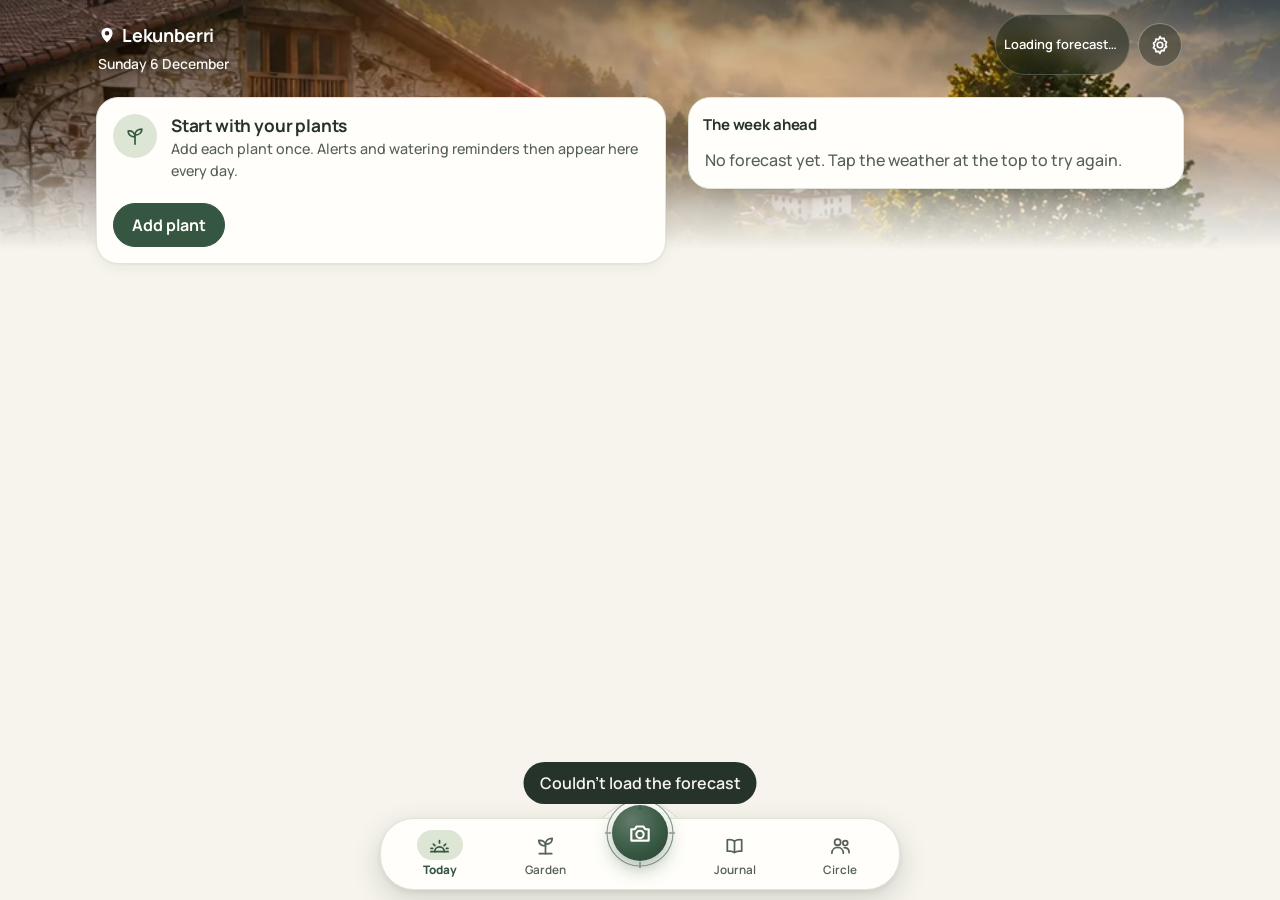
==== commit 9a2b6276: "Your own places (Phase G), and Backup folded into Download my data - Your own places: name a polytun" ====
--- a/index.html
+++ b/index.html
@@ -14,19 +14,19 @@
 <link rel="preconnect" href="https://fonts.gstatic.com" crossorigin>
 <link href="https://fonts.googleapis.com/css2?family=Manrope:wght@400;500;600;700&display=swap" rel="stylesheet">
 <!-- Styles by area, in this order. ?v= goes up with every new version, so phones never mix old and new files. -->
-<link rel="stylesheet" href="css/base.css?v=2026-10-21-audit1">
-<link rel="stylesheet" href="css/botanical.css?v=2026-10-21-audit1">
-<link rel="stylesheet" href="css/circle.css?v=2026-10-21-audit1">
-<link rel="stylesheet" href="css/look.css?v=2026-10-21-audit1">
-<link rel="stylesheet" href="css/journal.css?v=2026-10-21-audit1">
-<link rel="stylesheet" href="css/archive.css?v=2026-10-21-audit1">
-<link rel="stylesheet" href="css/tasks.css?v=2026-10-21-audit1">
-<link rel="stylesheet" href="css/snapshots.css?v=2026-10-21-audit1">
-<link rel="stylesheet" href="css/health.css?v=2026-10-21-audit1">
-<link rel="stylesheet" href="css/discover.css?v=2026-10-21-audit1">
-<link rel="stylesheet" href="css/themes.css?v=2026-10-21-audit1">
-<link rel="stylesheet" href="css/compass.css?v=2026-10-21-audit1">
-<link rel="stylesheet" href="css/today.css?v=2026-10-21-audit1">
+<link rel="stylesheet" href="css/base.css?v=2026-10-21-places1">
+<link rel="stylesheet" href="css/botanical.css?v=2026-10-21-places1">
+<link rel="stylesheet" href="css/circle.css?v=2026-10-21-places1">
+<link rel="stylesheet" href="css/look.css?v=2026-10-21-places1">
+<link rel="stylesheet" href="css/journal.css?v=2026-10-21-places1">
+<link rel="stylesheet" href="css/archive.css?v=2026-10-21-places1">
+<link rel="stylesheet" href="css/tasks.css?v=2026-10-21-places1">
+<link rel="stylesheet" href="css/snapshots.css?v=2026-10-21-places1">
+<link rel="stylesheet" href="css/health.css?v=2026-10-21-places1">
+<link rel="stylesheet" href="css/discover.css?v=2026-10-21-places1">
+<link rel="stylesheet" href="css/themes.css?v=2026-10-21-places1">
+<link rel="stylesheet" href="css/compass.css?v=2026-10-21-places1">
+<link rel="stylesheet" href="css/today.css?v=2026-10-21-places1">
 </head>
 <body data-page="today">
 <div class="bg" aria-hidden="true"><div class="bg-photo"></div><div class="bg-sun"></div><div class="bg-tint"></div><canvas id="fx"></canvas><div class="fx-flash"></div></div>
@@ -235,23 +235,22 @@
         <h2>Discoveries</h2>
         <label class="check" id="discMomentsRow" hidden><input type="checkbox" id="discMomentsOn"><span>Show a small moment when you find a discovery<br><span class="status">At the bottom of the screen, never over a warning. Off: they still collect in Journal, quietly.</span></span></label>
       </div>      </details>
-      <details class="set-sec" id="secData"><summary><span>Your data<small>Download, backup, delete</small></span></summary>
+      <details class="set-sec" id="secData"><summary><span>Your data<small>Download, restore, delete</small></span></summary>
       <div class="card" id="dataCard" hidden>
         <h2>Your data and privacy</h2>
-        <p class="status" style="margin-top:0">Get everything Alvor keeps about you in one file: your plants, notes, history, photos, friends and settings.</p>
+        <p class="status" style="margin-top:0">Get everything Alvor keeps about you in one file: your plants, notes, history, photos, friends and settings. Keep it somewhere safe: it's also your garden's backup.</p>
         <div class="btn-row"><button class="btn" id="dataBtn">Download my data</button><a class="btn" href="privacy.html" target="_blank" rel="noopener">Privacy policy</a></div>
         <p class="status" id="dataStatus" role="status"></p>
-        <h3 class="sub-h">Delete my account</h3>
+      </div>      <div class="card" id="restoreCard">
+        <h2>Restore from a file</h2>
+        <p class="status" style="margin-top:0">Brings back a garden from a Download my data file (.zip), or from a backup made in the old Alvor (.json). It replaces the garden on this phone and in your account.</p>
+        <button class="btn" id="importBtn">Restore from a file</button>
+        <input type="file" id="importFile" accept=".zip,.json,application/zip,application/json" hidden>
+        <p class="status" id="restoreStatus" role="status"></p>
+      </div>      <div class="card" id="delAcctCard" hidden>
+        <h2>Delete my account</h2>
         <p class="status" style="margin-top:0">Deletes your account and everything in it, from every phone and for good. Download your data first if you'd like a copy.</p>
         <button class="btn danger" id="delAcctBtn" style="margin-top:10px">Delete my account</button>
-      </div>      <div class="card">
-        <h2>Backup</h2>
-        <p style="margin-top:0;color:var(--muted)">Your plants and photos are saved in your account. You can also export a backup file to keep a copy of your own. The file grows as you add photos.</p>
-        <div style="display:flex;gap:8px;flex-wrap:wrap">
-          <button class="btn" id="exportBtn">Export backup</button>
-          <button class="btn" id="importBtn">Import backup</button>
-          <input type="file" id="importFile" accept="application/json" hidden>
-        </div>
       </div>      <div class="card">
         <h2>Reset</h2>
         <button class="btn danger" id="resetBtn">Delete all plants and history</button>
@@ -535,6 +534,11 @@
   <div class="dlg-b" id="ltBody"></div>
 </dialog>
 
+<dialog id="placeDlg" aria-labelledby="plTitle">
+  <div class="dlg-h"><h2 id="plTitle">Your own place</h2><button class="btn small" id="plClose">Close</button></div>
+  <div class="dlg-b" id="plBody"></div>
+</dialog>
+
 <dialog id="delDlg" aria-labelledby="delTitle">
   <div class="dlg-h"><h2 id="delTitle">Delete your account?</h2><button class="btn small" id="delClose">Close</button></div>
   <div class="dlg-b">
@@ -567,39 +571,40 @@
 <div class="vh" id="discLive" aria-live="polite"></div>
 
 <!-- Scripts in this order; they share one global scope. js/i18n.js (languages) runs before the app, js/start.js last. ?v= as for the styles. -->
-<script src="plant-kb.js?v=2026-10-21-audit1"></script>
-<script src="alerts.js?v=2026-10-21-audit1"></script>
-<script src="plant-health.js?v=2026-10-21-audit1"></script>
-<script src="discoveries.js?v=2026-10-21-audit1"></script>
-<script src="sync.js?v=2026-10-21-audit1"></script>
-<script src="species-es.js?v=2026-10-21-audit1"></script>
-<script src="supabase.js?v=2026-10-21-audit1"></script>
-<script src="qrcode.js?v=2026-10-21-audit1"></script>
-<script src="js/lang-es.js?v=2026-10-21-audit1"></script>
-<script src="js/i18n.js?v=2026-10-21-audit1"></script>
-<script src="js/core.js?v=2026-10-21-audit1"></script>
-<script src="js/weather.js?v=2026-10-21-audit1"></script>
-<script src="js/home.js?v=2026-10-21-audit1"></script>
-<script src="js/plants.js?v=2026-10-21-audit1"></script>
-<script src="js/journal.js?v=2026-10-21-audit1"></script>
-<script src="js/archive.js?v=2026-10-21-audit1"></script>
-<script src="js/tasks.js?v=2026-10-21-audit1"></script>
-<script src="js/snapshots.js?v=2026-10-21-audit1"></script>
-<script src="js/discover.js?v=2026-10-21-audit1"></script>
-<script src="js/story.js?v=2026-10-21-audit1"></script>
-<script src="js/health.js?v=2026-10-21-audit1"></script>
-<script src="js/add-plant.js?v=2026-10-21-audit1"></script>
-<script src="js/settings.js?v=2026-10-21-audit1"></script>
-<script src="js/account.js?v=2026-10-21-audit1"></script>
-<script src="js/circle.js?v=2026-10-21-audit1"></script>
-<script src="js/talk.js?v=2026-10-21-audit1"></script>
-<script src="js/cuttings.js?v=2026-10-21-audit1"></script>
-<script src="js/your-data.js?v=2026-10-21-audit1"></script>
-<script src="js/notifications.js?v=2026-10-21-audit1"></script>
-<script src="js/themes.js?v=2026-10-21-audit1"></script>
-<script src="js/today.js?v=2026-10-21-audit1"></script>
-<script src="js/seasons.js?v=2026-10-21-audit1"></script>
-<script src="js/compass.js?v=2026-10-21-audit1"></script>
-<script src="js/start.js?v=2026-10-21-audit1"></script>
+<script src="plant-kb.js?v=2026-10-21-places1"></script>
+<script src="alerts.js?v=2026-10-21-places1"></script>
+<script src="plant-health.js?v=2026-10-21-places1"></script>
+<script src="discoveries.js?v=2026-10-21-places1"></script>
+<script src="sync.js?v=2026-10-21-places1"></script>
+<script src="species-es.js?v=2026-10-21-places1"></script>
+<script src="supabase.js?v=2026-10-21-places1"></script>
+<script src="qrcode.js?v=2026-10-21-places1"></script>
+<script src="js/lang-es.js?v=2026-10-21-places1"></script>
+<script src="js/i18n.js?v=2026-10-21-places1"></script>
+<script src="js/core.js?v=2026-10-21-places1"></script>
+<script src="js/weather.js?v=2026-10-21-places1"></script>
+<script src="js/home.js?v=2026-10-21-places1"></script>
+<script src="js/places.js?v=2026-10-21-places1"></script>
+<script src="js/plants.js?v=2026-10-21-places1"></script>
+<script src="js/journal.js?v=2026-10-21-places1"></script>
+<script src="js/archive.js?v=2026-10-21-places1"></script>
+<script src="js/tasks.js?v=2026-10-21-places1"></script>
+<script src="js/snapshots.js?v=2026-10-21-places1"></script>
+<script src="js/discover.js?v=2026-10-21-places1"></script>
+<script src="js/story.js?v=2026-10-21-places1"></script>
+<script src="js/health.js?v=2026-10-21-places1"></script>
+<script src="js/add-plant.js?v=2026-10-21-places1"></script>
+<script src="js/settings.js?v=2026-10-21-places1"></script>
+<script src="js/account.js?v=2026-10-21-places1"></script>
+<script src="js/circle.js?v=2026-10-21-places1"></script>
+<script src="js/talk.js?v=2026-10-21-places1"></script>
+<script src="js/cuttings.js?v=2026-10-21-places1"></script>
+<script src="js/your-data.js?v=2026-10-21-places1"></script>
+<script src="js/notifications.js?v=2026-10-21-places1"></script>
+<script src="js/themes.js?v=2026-10-21-places1"></script>
+<script src="js/today.js?v=2026-10-21-places1"></script>
+<script src="js/seasons.js?v=2026-10-21-places1"></script>
+<script src="js/compass.js?v=2026-10-21-places1"></script>
+<script src="js/start.js?v=2026-10-21-places1"></script>
 </body>
 </html>
--- a/css/base.css
+++ b/css/base.css
@@ -143,9 +143,7 @@
 /* Scene */
 .scene-wrap{position:relative;border-radius:var(--radius-lg);overflow:hidden;background:var(--s-sky);border:1px solid var(--line)}
 .scene-wrap > svg{display:block;width:100%;height:auto;aspect-ratio:4/3;touch-action:manipulation;font-family:var(--body)}
-.scene-top{display:flex;align-items:center;justify-content:space-between;gap:8px;margin-bottom:8px}
-.scene-top h2{font-size:1.3rem}
-.scene-hint{color:var(--muted);font-size:.88rem;margin:8px 2px 0}
+
 :root{--s-sky:#DDE9EC;--s-grass:#93C06F;--s-grass-l:#6F9950;--s-grass-r:#5E8743;--s-soil:#7B5A3E;--s-soil-l:#6A4C33;--s-soil-r:#5A3F2A;
   --s-pave:#DCD3C5;--s-wall-l:#F0EADF;--s-wall-r:#D9D0C2;--s-roof:#5F6C7B;--s-roof-d:#4B5663;--s-in-wall:#EFE9DE;--s-in-wall-d:#E0D7C8;
   --s-floor:#CDAE82;--s-glass:rgba(196,230,244,.85);--s-gh:rgba(200,236,228,.42);--s-gh-line:#7DB3A7;--s-leaf:#4F8C3F;--s-leaf-2:#6BA650;--s-leaf-3:#3E7432;
@@ -159,20 +157,11 @@
   --s-glass:rgba(150,190,210,.7);--s-gh:rgba(140,190,180,.3);--s-gh-line:#5E9489;--s-leaf:#3C6E30;--s-leaf-2:#4E8440;--s-leaf-3:#2F5A27;--s-trunk:#5A4230;--s-pot:#9A5E38;--s-pot-d:#7F4C2D;
   --s-shadow:rgba(0,0,0,.35);--s-light:rgba(255,205,90,.35);--s-dark:rgba(0,0,20,.3);--s-sun:#E8D9A0;--s-edge:rgba(0,0,0,.2)}
 .scene polygon,.scene path{stroke:var(--s-edge);stroke-width:.6;stroke-linejoin:round}
-.f-grass{fill:var(--s-grass)} .f-grass-l{fill:var(--s-grass-l)} .f-grass-r{fill:var(--s-grass-r)}
-.f-soil{fill:var(--s-soil)} .f-soil-l{fill:var(--s-soil-l)} .f-soil-r{fill:var(--s-soil-r)}
-.f-pave{fill:var(--s-pave)} .f-wall-l{fill:var(--s-wall-l)} .f-wall-r{fill:var(--s-wall-r)}
-.f-roof{fill:var(--s-roof)} .f-roof-d{fill:var(--s-roof-d)} .f-in{fill:var(--s-in-wall)} .f-in-d{fill:var(--s-in-wall-d)}
-.f-floor{fill:var(--s-floor)} .f-glass{fill:var(--s-glass)} .f-gh{fill:var(--s-gh);stroke:var(--s-gh-line)!important;stroke-width:1.2!important}
-.f-leaf{fill:var(--s-leaf)} .f-leaf2{fill:var(--s-leaf-2)} .f-leaf3{fill:var(--s-leaf-3)} .f-trunk{fill:var(--s-trunk)}
-.f-pot{fill:var(--s-pot)} .f-pot-d{fill:var(--s-pot-d)} .f-shadow{fill:var(--s-shadow);stroke:none!important}
-.f-light{fill:var(--s-light);stroke:none!important} .f-dark{fill:var(--s-dark);stroke:none!important} .f-sun{fill:var(--s-sun)}
-.beam{fill:var(--s-light);opacity:.45;stroke:none!important}
+
 .hit{cursor:pointer}
 .area{fill:transparent;stroke:transparent!important}
 .scene.m-garden .area.ga, .scene.m-house .area.ha{stroke:rgba(255,255,255,.85)!important;stroke-width:2!important;stroke-dasharray:6 5}
-.cutaway{transition:opacity .45s ease}
-.scene.m-house .cutaway{opacity:0;pointer-events:none}
+
 .interior{opacity:0;transition:opacity .45s ease}
 .scene.m-house .interior{opacity:1}
 .outside,.sun{transition:opacity .45s ease}
@@ -180,19 +169,8 @@
 .scene.m-house .sun{opacity:0}
 .badges{transition:opacity .2s ease}
 .scene.moving .badges{opacity:0}
-.b-pill{fill:var(--surface);stroke:var(--line);stroke-width:1}
-.b-pill.risk{stroke:var(--frost);stroke-width:2.5}
-.b-label{fill:var(--ink);font-size:13px;font-weight:700}
-.m-garden .b-label,.m-house .b-label{font-size:12px}
-.b-count{fill:var(--ink);font-size:15px;font-weight:700;font-family:var(--head)}
-.b-count.risk{fill:var(--frost)}
-.b-icon{color:var(--fern)}
-.scene .b-icon path,.scene .b-icon rect,.scene .b-icon circle{stroke:currentColor;stroke-width:1.8}
-.b-empty{opacity:.6}
-.b-face{stroke:var(--surface);stroke-width:2}
-.b-face.risk{stroke:var(--frost)}
-.b-init{fill:var(--bg)} .b-init-t{fill:var(--muted);font-size:10px;font-weight:700}
-@media (prefers-reduced-motion:reduce){.cutaway,.interior,.badges{transition:none}}
+
+@media (prefers-reduced-motion:reduce){.interior,.badges{transition:none}}
 /* Where the plants are */
 .places{display:grid;gap:12px;margin-top:22px}
 .places > h2{font-size:1.3rem}
@@ -203,17 +181,14 @@
 .zones{display:grid;grid-template-columns:repeat(2,minmax(0,1fr));gap:8px}
 @media (min-width:600px){.place.garden .zones{grid-template-columns:repeat(5,minmax(0,1fr))}}
 .zone{display:flex;flex-direction:column;align-items:flex-start;gap:6px;text-align:left;border:0;border-radius:14px;padding:10px;background:var(--surface);min-height:108px}
-.zone.empty-z{opacity:.55}
+
 .zone .zt{display:flex;align-items:center;gap:8px;width:100%}
 .zone .zi{width:30px;height:30px;border-radius:9px;display:flex;align-items:center;justify-content:center;flex-shrink:0;color:var(--zone-ink);background:var(--zone-bg)}
 .zone .zi svg{width:20px;height:20px}
 .zone .zl{font-weight:700;font-size:.92rem;line-height:1.2;flex:1}
 .zone .zc{font-family:var(--head);font-weight:700;font-size:1.25rem}
 .faces{display:flex;flex-wrap:wrap;gap:4px}
-.face{width:30px;height:30px;border-radius:50%;overflow:hidden;background:var(--bg);color:var(--muted);font-size:.8rem;font-weight:700;display:flex;align-items:center;justify-content:center;box-shadow:0 0 0 2px var(--surface)}
-.face img{width:100%;height:100%;object-fit:cover}
-.face.cold{box-shadow:0 0 0 2px var(--frost)}
-.face.more{background:transparent;box-shadow:none;font-size:.78rem}
+
 .z-window{--zone-bg:#F3E7B8;--zone-ink:#7A5B00}
 .z-shade{--zone-bg:#DCDDEA;--zone-ink:#474C6E}
 .z-greenhouse{--zone-bg:#D4ECE6;--zone-ink:#1F6656}
@@ -289,7 +264,6 @@
 .tabs{position:fixed;left:0;right:0;bottom:0;background:var(--surface);border-top:1px solid var(--line);display:flex;justify-content:center;padding-bottom:env(safe-area-inset-bottom,0px);z-index:5}
 .tabs button{flex:1;max-width:180px;background:none;border:0;padding:12px 4px;font-weight:700;color:var(--muted);border-top:3px solid transparent}
 .tabs button[aria-current=page]{color:var(--fern);border-top-color:var(--fern)}
-.fab{position:fixed;right:18px;bottom:calc(70px + env(safe-area-inset-bottom,0px));z-index:6;box-shadow:0 4px 14px color-mix(in srgb,var(--ink) 25%,transparent)}
 
 /* Dialog */
 dialog{border:0;border-radius:var(--radius-lg);padding:0;width:min(560px,94vw);max-height:90vh;background:var(--surface);color:var(--ink)}
--- a/css/botanical.css
+++ b/css/botanical.css
@@ -15,7 +15,7 @@
 .wrap{max-width:560px;padding:0 16px calc(130px + env(safe-area-inset-bottom,0px))}
 .btn{font-weight:700}
 .btn.primary{box-shadow:0 3px 10px color-mix(in srgb,var(--fern) 30%,transparent)}
-.tabs,.fab{display:none!important}
+.tabs{display:none!important}
 
 /* Header */
 .top{display:grid;grid-template-columns:auto 1fr auto;align-items:center;gap:10px;padding:20px 0 14px}
@@ -51,30 +51,21 @@
 .fc-lab .rn{font-size:.62rem;white-space:nowrap}
 .fc-day.frost{background:var(--frost-bg)} .fc-day.heat{background:var(--heat-bg)}
 .fc-day.open{outline:2px solid var(--fern);outline-offset:-2px}
-.fc-badge{position:absolute;top:-8px;right:-2px;width:22px;height:22px;border-radius:50%;background:var(--surface);display:flex;align-items:center;justify-content:center;box-shadow:0 1px 4px rgba(0,0,0,.15)}
-.fc-badge svg{width:14px;height:14px}
-.fc-badge.frost,.dot.frost{color:var(--frost)} .fc-badge.heat,.dot.heat{color:var(--heat)}
+
+.dot.frost{color:var(--frost)} .dot.heat{color:var(--heat)}
 .fc-detail{background:var(--surface);border-radius:var(--radius-sm);padding:10px 14px;margin-bottom:10px;box-shadow:var(--shadow);font-size:.92rem}
 .fc-detail p{margin:4px 0 0;display:flex;gap:8px;align-items:flex-start}
 .dot svg{width:16px;height:16px;margin-top:3px}
 
 /* Scene */
 .places{margin:22px 0 18px}
-.scene-top{display:flex;align-items:center;justify-content:flex-start;gap:10px;height:0;opacity:0;overflow:hidden;transition:height .3s,opacity .3s}
-.scene-top.show{height:48px;opacity:1}
-.scene-top h2{font-size:1.25rem}
+
 .round-back{width:40px;height:40px;border-radius:50%;border:0;background:var(--surface);box-shadow:var(--shadow);display:flex;align-items:center;justify-content:center;color:var(--fern)}
 .round-back svg{width:20px;height:20px}
-.orb{position:relative;width:min(100%,500px);aspect-ratio:1;margin:0 auto;border-radius:50%;overflow:hidden;background:#F1EFE3;
-  box-shadow:0 0 0 6px var(--surface),0 0 0 8px #CFE0C8,0 14px 34px rgba(50,80,50,.14);isolation:isolate}
+
 .stage{position:absolute;inset:0;transform-origin:50% 50%;transition:transform .8s cubic-bezier(.65,0,.35,1);--inv:1}
 .stage img{position:absolute;inset:0;width:100%;height:100%;object-fit:cover;user-select:none;-webkit-user-drag:none;transition:opacity 1s ease,filter 1s ease}
-.img-night,.img-in{opacity:0}
-.ph-night .img-night{opacity:1} .ph-dusk .img-night{opacity:.3}
-.inside .img-in{opacity:1} .inside .img-day,.inside .img-night{opacity:0!important}
-.ph-night.inside .img-in{filter:brightness(.7) saturate(.85) hue-rotate(-8deg)}
-.glow-cab{position:absolute;left:33%;top:20%;width:24%;height:36%;border-radius:40%;background:radial-gradient(closest-side,rgba(205,120,255,.55),transparent);opacity:0;transition:opacity 1s;mix-blend-mode:screen;pointer-events:none}
-.inside .glow-cab{opacity:.25} .inside.ph-night .glow-cab{opacity:.8}
+
 .hot{position:absolute;border:0;background:transparent;border-radius:45%;padding:0;cursor:pointer;-webkit-tap-highlight-color:transparent}
 .hot.base{z-index:0} .hot:not(.base){z-index:1}
 .zoomed .hot,.inside .hot{pointer-events:none}
@@ -86,29 +77,16 @@
 .pill.spot span{font-size:.85rem}
 .pill.risk{box-shadow:0 0 0 2.5px var(--frost),0 2px 8px rgba(30,50,30,.18)}
 .pill.empty{opacity:.72}
-.orb > div[class^="fx-"],.orb canvas.fx{position:absolute;inset:0;pointer-events:none;z-index:2;transition:opacity 1s,background 1s}
+
 canvas.fx{width:100%;height:100%}
-.fx-tint{mix-blend-mode:multiply}
-.sky-cloudy .fx-tint{background:rgba(120,130,140,.12)} .sky-fog .fx-tint{background:rgba(190,196,200,.14)}
-.sky-rain .fx-tint{background:rgba(70,92,125,.2)} .sky-storm .fx-tint{background:rgba(48,58,92,.3)} .sky-snow .fx-tint{background:rgba(150,170,200,.1)}
-.ph-dusk .fx-tint{background:rgba(255,170,100,.16)}
-.ph-day.sky-clear .fx-glow{background:radial-gradient(circle at 16% 10%,rgba(255,238,170,.6),transparent 46%)}
-.ph-day.sky-partly .fx-glow{background:radial-gradient(circle at 16% 10%,rgba(255,238,170,.35),transparent 38%)}
-.ph-day.sky-clear .img-day{filter:brightness(1.05) saturate(1.12)}
-.sky-cloudy .img-day,.sky-cloudy .img-night{filter:saturate(.84) brightness(.97)}
-.sky-rain .img-day,.sky-storm .img-day{filter:saturate(.72) brightness(.9)}
-.sky-rain .img-night,.sky-storm .img-night{filter:saturate(.8) brightness(.85)}
-.sky-fog .img-day{filter:saturate(.72) contrast(.9) brightness(1.02)}
-.sky-snow .img-day{filter:saturate(.72) brightness(1.04)}
-.sky-fog .fx-haze{background:linear-gradient(to top,rgba(255,255,255,.62),rgba(255,255,255,.22) 55%,rgba(255,255,255,.04) 85%);animation:drift 14s ease-in-out infinite alternate}
-.frosty .fx-frost{background:radial-gradient(circle,rgba(255,255,255,.75) 0 .9px,transparent 1.5px) 0 0/19px 19px,linear-gradient(to top,rgba(220,238,255,.38),rgba(220,238,255,.1) 45%,transparent 65%);-webkit-mask:linear-gradient(to top,#000 40%,transparent 75%);mask:linear-gradient(to top,#000 40%,transparent 75%)}
-.inside canvas.fx,.inside .fx-haze,.inside .fx-frost,.inside .fx-glow{opacity:0}
+
+.inside canvas.fx{opacity:0}
 .fx-flash{background:#fff;opacity:0}
 .fx-flash.on{animation:flash .7s ease-out}
 @keyframes flash{0%{opacity:0}10%{opacity:.55}30%{opacity:.1}45%{opacity:.4}100%{opacity:0}}
 @keyframes drift{from{transform:translateX(-3%)}to{transform:translateX(3%)}}
-.scene-hint{text-align:center;color:var(--muted);font-size:.85rem;margin:14px 0 0}
-@media (prefers-reduced-motion:reduce){.stage,.pill,.stage img{transition:none}.sky-fog .fx-haze{animation:none}}
+
+@media (prefers-reduced-motion:reduce){.stage,.pill,.stage img{transition:none}}
 
 /* Alert cards */
 .alerts{gap:14px}
@@ -123,9 +101,9 @@
 .a-ic{width:52px;height:52px;border-radius:50%;background:var(--a-ic);color:var(--a-ink);display:flex;align-items:center;justify-content:center;grid-row:1/3}
 .a-ic svg{width:26px;height:26px}
 .a-main{min-width:0}
-.a-top{display:flex;justify-content:space-between;gap:8px;align-items:baseline}
+
 .a-lab{text-transform:uppercase;font-size:.72rem;letter-spacing:.08em;font-weight:700;color:var(--a-ink)}
-.a-chip{font-size:.8rem;color:var(--muted);font-weight:700;white-space:nowrap}
+
 .acard h3{font-size:1.2rem;margin:2px 0 2px}
 .a-lead{margin:0 0 6px;color:var(--muted);font-weight:600}
 .acard ul{list-style:none;margin:4px 0 0;padding:0}
@@ -134,26 +112,13 @@
 .acard li i{color:var(--muted);font-weight:500}
 .acard li{align-items:flex-start}.acard li > svg{margin-top:4px}
 .acard li small{display:block;color:var(--muted);font-size:.78rem;font-weight:600}
-.a-tip{font-size:.85rem;color:var(--muted);margin:8px 0 0}
+
 .a-act{grid-column:2;justify-self:end;margin-top:8px}
 .a-act .btn{padding:9px 18px}
 
 /* Round menu: compact, floating over a fade */
 .dial{position:fixed;left:0;right:0;bottom:0;height:calc(96px + env(safe-area-inset-bottom,0px));z-index:20;pointer-events:none}
-.dial-fade{position:absolute;left:0;right:0;bottom:calc(100% - 28px);height:56px;background:linear-gradient(to bottom,color-mix(in srgb,var(--bg) 0%,transparent),color-mix(in srgb,var(--bg) 85%,transparent));pointer-events:none}
-.dial-panel{position:absolute;left:-12%;right:-12%;top:18px;bottom:0;border-radius:50% 50% 0 0 / 30px 30px 0 0;background:color-mix(in srgb,var(--bg) 84%,transparent);
-  -webkit-backdrop-filter:blur(14px) saturate(1.2);backdrop-filter:blur(14px) saturate(1.2);box-shadow:0 -1px 0 var(--line);pointer-events:none}
-.dial-inner{position:relative;max-width:420px;height:96px;margin:0 auto;display:flex;align-items:center;justify-content:center;gap:clamp(28px,12vw,64px)}
-.dial-btn{position:relative;width:48px;height:48px;border-radius:50%;border:0;background:var(--surface);color:var(--fern);pointer-events:auto;margin-top:2px;
-  display:flex;align-items:center;justify-content:center;box-shadow:0 3px 10px rgba(50,80,50,.14);transition:background .2s,color .2s}
-.dial-btn svg{width:22px;height:22px}
-.dial-btn span{position:absolute;top:calc(100% + 3px);left:50%;transform:translateX(-50%);font-weight:700;font-size:.74rem;color:var(--ink);white-space:nowrap}
-.dial-btn[aria-current=page]{background:var(--fern);color:var(--on-fern)}
-.dial-add{width:72px;height:72px;border-radius:50%;border:0;pointer-events:auto;margin-top:-18px;
-  background:radial-gradient(circle at 40% 30%,#5A8E64,#3A6846);color:#fff;display:flex;align-items:center;justify-content:center;
-  box-shadow:0 0 0 5px color-mix(in srgb,var(--surface) 92%,transparent),0 0 0 6.5px #D2E1CB,0 8px 20px rgba(40,80,50,.28)}
-.dial-add svg{width:34px;height:34px}
-.dial-add:active,.dial-btn:active{transform:scale(.95)}
+
 .gear-btn{width:40px;height:40px;border-radius:50%;border:0;background:var(--surface);color:var(--fern);display:flex;align-items:center;justify-content:center;box-shadow:var(--shadow)}
 .gear-btn svg{width:21px;height:21px}
 .gear-btn[aria-current=page]{background:var(--fern);color:var(--on-fern)}
@@ -164,11 +129,7 @@
 .page-head{display:flex;align-items:center;gap:10px;margin:4px 0 8px}
 .page-head h2{font-size:1.25rem}
 .p-hist{background:var(--bg);border-radius:var(--radius-sm);padding:6px 12px;max-height:220px;overflow-y:auto}
-.ph-row{display:flex;align-items:center;gap:10px;padding:6px 0;border-bottom:1px solid var(--line);font-size:.9rem}
-.ph-row:last-child{border-bottom:0}
-.ph-row small{margin-left:auto;color:var(--muted);font-weight:700;white-space:nowrap}
-.ph-dot{width:8px;height:8px;border-radius:50%;background:var(--fern);flex-shrink:0}
-.ph-dot.t-water{background:#2E77B5} .ph-dot.t-move{background:#A4531D} .ph-dot.t-photo{background:#8A6414}
+
 @media (max-width:430px){.where-now .pin{display:none}.top p{margin-left:0}}
 @media (max-width:370px){.now-wx small{display:none}.now-wx b{font-size:1.5rem}}
 
@@ -303,4 +264,4 @@
 .viewer-meta svg{width:15px;height:15px;vertical-align:-3px}
 .vmark svg{width:14px;height:14px;vertical-align:-2px;margin-left:6px;color:var(--muted)}
 .chip svg{width:14px;height:14px;vertical-align:-2px;margin-right:2px}
-.ph-dot.t-share{background:#6B5BA6}
+
--- a/css/circle.css
+++ b/css/circle.css
@@ -1,9 +1,9 @@
 /* Alvor · The circle: friends, account basics and life in the circle. */
 /* ---------- The circle: friends ---------- */
 .top-btns{display:flex;gap:8px}
-.friends-btn{position:relative}
-.friends-btn[hidden],.req-badge[hidden]{display:none}
-.friends-btn[aria-current=page]{background:var(--fern);color:var(--on-fern)}
+
+.req-badge[hidden]{display:none}
+
 .req-badge{position:absolute;top:-3px;right:-3px;min-width:19px;height:19px;padding:0 5px;border-radius:999px;background:#D2604C;color:#fff;font-size:.72rem;font-weight:700;line-height:19px;text-align:center;box-shadow:0 0 0 2px var(--bg)}
 @media (max-width:380px){.top .brand{display:none}.top{grid-template-columns:minmax(0,1fr) auto auto}}
 .f-card h2{display:flex;align-items:center;gap:8px}
@@ -44,9 +44,7 @@
 .fg-head .who{min-width:0;flex:1}
 .fg-head .who h2{font-size:1.25rem;overflow:hidden;text-overflow:ellipsis;white-space:nowrap}
 .fg-head .who span{color:var(--muted);font-size:.88rem}
-.fg-scene{margin-bottom:16px}
-.fg-scene .orb{width:min(100%,420px)}
-.fg-scene .pill{animation:none}
+
 .fg-count{text-align:center;color:var(--muted);font-size:.88rem;margin:12px 0 0}
 .fg-msg{padding:22px 18px;border-radius:var(--radius-lg);background:var(--surface);box-shadow:var(--shadow);text-align:center}
 .fg-msg h3{margin-bottom:4px}.fg-msg p{margin:0;color:var(--muted)}
--- a/css/look.css
+++ b/css/look.css
@@ -60,12 +60,6 @@
 .hn-s{display:flex;flex-direction:column;gap:2px;font-weight:700;font-size:1.02rem}
 .hn-s small{font-weight:600;opacity:.88;font-size:.88rem}
 .hn-wait{font-weight:700;padding:14px 0}
-.hero-chips{display:flex;gap:8px;flex-wrap:wrap}
-.hchip{display:inline-flex;align-items:center;gap:6px;border:0;border-radius:999px;padding:8px 13px;font:600 .86rem var(--body);color:#fff;
-  -webkit-backdrop-filter:blur(14px);backdrop-filter:blur(14px);box-shadow:0 4px 14px rgba(0,0,0,.15)}
-.hchip svg{width:16px;height:16px}
-.hchip.frost{background:rgba(47,108,192,.92)} .hchip.heat{background:rgba(190,105,30,.9)} .hchip.water{background:rgba(18,129,122,.9)}
-.hchip.calm{background:rgba(255,255,255,.2);border:1px solid rgba(255,255,255,.35)}
 
 /* Section headings */
 .sec-h{display:flex;align-items:baseline;justify-content:space-between;gap:10px;padding:2px 4px 8px}
@@ -78,7 +72,7 @@
 .fc-card{padding:14px 10px 8px;margin-bottom:6px}
 .fc-card .fc{background:transparent;box-shadow:none;padding:0;margin:0}
 .fc-day{border-radius:16px}
-.fc-day.frost{background:color-mix(in srgb,var(--frost-red-bg) 70%,transparent)} .fc-badge.frost,.dot.frost{color:var(--frost-red)}
+.fc-day.frost{background:color-mix(in srgb,var(--frost-red-bg) 70%,transparent)} .dot.frost{color:var(--frost-red)}
 .fc-card .fc-detail{background:rgba(255,255,255,.55);box-shadow:none;margin:8px 4px 6px}
 
 /* Alert cards as glass with a tinted icon */
@@ -131,8 +125,6 @@
 .spot svg{width:16px;height:16px}
 .spot b{min-width:22px;padding:1px 7px;border-radius:999px;background:rgba(255,255,255,.22);font-size:.78rem;text-align:center}
 
-/* Tab bar */
-.navbar{position:fixed;left:12px;right:12px;bottom:calc(10px + env(safe-area-inset-bottom,0px));max-width:536px;margin:0 auto;z-index:20;display:flex;align-items:center;gap:8px}
 .tabbar{background:var(--glass);border:1px solid var(--glass-bd);box-shadow:0 12px 34px rgba(12,30,18,.22);-webkit-backdrop-filter:blur(24px) saturate(1.5);backdrop-filter:blur(24px) saturate(1.5)}
 .tabbar{flex:1;min-width:0;height:72px;display:flex;align-items:center;justify-content:space-around;padding:0 4px;border-radius:28px}
 
@@ -159,7 +151,6 @@
 .auth-brand .auth-logo svg{height:66px;width:auto;margin:0 auto;filter:drop-shadow(0 0 22px rgba(255,248,225,.9))}
 .auth-tag{margin:8px 0 0;font-weight:700;color:#1F3B29;text-shadow:0 0 14px rgba(255,252,238,.95)}
 .auth-card{margin-top:auto;border-radius:28px;background:var(--glass);border:1px solid var(--glass-bd);box-shadow:0 14px 40px rgba(10,25,15,.25);-webkit-backdrop-filter:blur(24px) saturate(1.4);backdrop-filter:blur(24px) saturate(1.4)}
-
 
 /* Option B: Manrope, calmer weights, one step smaller */
 html{font-size:93.75%}
@@ -225,8 +216,7 @@
 /* Onboarding choice cards */
 .home-card{background:var(--glass);border:2px solid var(--glass-bd);padding:18px 12px 16px}
 .home-card[aria-pressed=true]{border-color:var(--fern);background:var(--fern-soft)}
-.hc-ic{width:76px;height:76px;border-radius:50%;margin-bottom:8px;display:flex;align-items:center;justify-content:center;background:var(--fern-soft);color:var(--fern)}
-.hc-ic svg{width:36px;height:36px}
+
 /* Welcome choice: a photo fills the top of each card, with a tick on the chosen one */
 .home-card.hc-pic{position:relative;padding:0 0 14px;overflow:hidden}
 .home-card img.hc-photo{width:100%;aspect-ratio:4/3;border-radius:0;box-shadow:none;object-fit:cover;margin:0 0 8px}
@@ -289,7 +279,6 @@
 .lp-btns .btn{padding:11px 16px}
 .lp-btns .btn[hidden]{display:none}
 
-
 /* Plants: small tiles, four a row */
 .v-tiles .pgroup{display:grid;grid-template-columns:repeat(4,minmax(0,1fr));gap:8px;margin-bottom:6px}
 .ptile{position:relative;isolation:isolate;display:block;aspect-ratio:1;border:0;padding:0;border-radius:16px;overflow:hidden;color:#fff;text-align:left;
@@ -305,23 +294,7 @@
 .pt-flags .flag svg{width:11px;height:11px}
 .ptile:active{transform:scale(.97)}
 
-/* Alerts grouped by kind: closed shows the count, open shows the plants */
-.agroup{align-items:center}
-.agroup .a-ic{grid-row:auto}
-.a-head{grid-column:2;display:block;width:100%;min-width:0;background:none;border:0;padding:0 30px 0 0;text-align:left;color:inherit;font:inherit;position:relative;cursor:pointer}
-.a-head .a-top{display:flex}
-.a-head .a-lab{white-space:nowrap}
-.a-head .a-chip{min-width:0;overflow:hidden;text-overflow:ellipsis}
-.a-count{display:block;color:var(--muted);font-weight:600;font-size:.9rem}
-.a-chev{position:absolute;right:0;top:50%;width:22px;height:22px;transform:translateY(-50%);color:var(--a-ink);transition:transform .2s}
-.agroup.open .a-chev{transform:translateY(-50%) rotate(180deg)}
-.a-body{grid-column:1/-1;margin-top:8px}
-.a-sub + .a-sub{border-top:1px solid color-mix(in srgb,var(--ink) 10%,transparent);margin-top:12px;padding-top:12px}
-.a-sub h4{margin:0 0 4px;font-size:.95rem}
-.a-sub .a-act{display:flex;justify-content:flex-end;flex-wrap:wrap;gap:8px;margin-top:8px}
-.a-done{display:flex;align-items:center;gap:6px;margin:0;color:var(--fern);font-weight:700;font-size:.9rem}
-.a-done svg{width:18px;height:18px}
-@media (prefers-reduced-motion: reduce){.a-chev{transition:none}}
+/* Alerts grouped by kind: closed shows the count{align-items:center}
 
 /* ===================== Care engine: Garden today, feedback, "why", spot details ===================== */
 .gtoday h3{font-size:1.12rem;margin-bottom:6px}
--- a/css/discover.css
+++ b/css/discover.css
@@ -21,9 +21,6 @@
 :root[data-theme="dark"] .seal.is-found .seal-o,:root[data-theme="dark"] .seal.is-found .seal-i{stroke:color-mix(in srgb,var(--dc) 50%,#fff)}
 :root[data-theme="dark"] .seal.is-found .seal-bg{fill:color-mix(in srgb,var(--dc) 22%,var(--surface))}
 
-/* ---------- More → Your garden's story ---------- */
-.story-card h2{margin-bottom:8px}
-.story-links{display:flex;flex-direction:column;gap:2px;margin:0 -8px}
 .story-link{display:flex;align-items:center;gap:12px;width:100%;min-height:56px;padding:8px;border:0;border-radius:16px;background:none;color:inherit;font:inherit;text-align:left;cursor:pointer}
 .story-link:hover{background:color-mix(in srgb,var(--ink) 4%,transparent)}
 .story-link:active{background:color-mix(in srgb,var(--ink) 7%,transparent)}
@@ -36,7 +33,6 @@
 .story-link .chev{color:var(--muted);font-size:1.4rem;line-height:1}
 .disc-dot{display:inline-block;width:8px;height:8px;border-radius:50%;background:var(--fern);font-style:normal}
 .disc-dot[hidden]{display:none}
-.story-card .check{margin:12px 0 0}
 
 /* ---------- The moment: small, at the bottom, above the tab bar ---------- */
 .disc-moment{position:fixed;left:12px;right:12px;bottom:calc(92px + env(safe-area-inset-bottom,0px));max-width:520px;margin:0 auto;z-index:19;
@@ -59,7 +55,7 @@
 
 /* ---------- The collection ---------- */
 .disc-intro{margin:0 0 4px;color:var(--muted);font-size:.93rem}
-.disc-dlg .pick-h,.story-dlg .pick-h{margin:18px 0 8px;font-family:var(--body);font-size:.78rem;font-weight:700;text-transform:uppercase;letter-spacing:.06em;color:var(--muted)}
+.disc-dlg .pick-h{margin:18px 0 8px;font-family:var(--body);font-size:.78rem;font-weight:700;text-transform:uppercase;letter-spacing:.06em;color:var(--muted)}
 .disc-grid{display:grid;grid-template-columns:repeat(auto-fill,minmax(98px,1fr));gap:6px}
 .disc-tile{position:relative;display:flex;flex-direction:column;align-items:center;gap:6px;min-height:44px;padding:12px 4px 10px;border:1px solid transparent;border-radius:18px;
   background:none;color:inherit;font:inherit;text-align:center;cursor:pointer}
@@ -96,4 +92,4 @@
 .st-empty{margin:20px 0}
 .jr-item.quiet.st-disc .jr-ic.st-seal{width:34px;height:34px;margin:0;background:none;box-shadow:none}
 button.jr-item.quiet{cursor:pointer}
-@media (max-width:640px){ .story-dlg,.disc-dlg{height:92vh} }
+@media (max-width:640px){ .disc-dlg{height:92vh} }
--- a/css/compass.css
+++ b/css/compass.css
@@ -142,7 +142,6 @@
 .hero-upd{display:flex;align-items:center;gap:6px;margin:0;color:#fff;font-weight:600;font-size:.84rem;text-shadow:0 1px 8px rgba(0,0,0,.55)}
 .hero-upd svg{width:16px;height:16px;flex:none}
 .hero-upd.stale span{background:rgba(12,24,17,.55);padding:2px 8px;border-radius:999px}
-.hero-chips{display:none}
 
 .alerts{gap:12px;margin-top:4px}
 .acard{border-radius:var(--r-lg)!important;padding:16px;gap:4px 14px}
@@ -150,21 +149,13 @@
 .a-ic svg{width:22px;height:22px}
 .acard h3{font-size:1.06rem;font-weight:700;letter-spacing:-.01em}
 .a-lab{letter-spacing:.07em;font-size:.7rem}
-.a-count,.a-chip{color:var(--muted)}
+
 /* Real risks carry a marker on the edge as well as their colour and icon */
 .acard.risk{position:relative;overflow:hidden}
 .acard.risk::before{content:"";position:absolute;left:0;top:14px;bottom:14px;width:4px;border-radius:0 4px 4px 0;background:var(--a-ink)}
-.acard.acked{box-shadow:none!important;background:color-mix(in srgb,var(--surface) 55%,transparent)!important;padding:10px 14px}
-.acard.acked .a-ic{width:34px;height:34px}
-.acard.acked .a-ic svg{width:18px;height:18px}
-.acard.acked h3{font-size:.98rem}
-.acard.acked::before{display:none}
-.a-seen{display:inline-flex;align-items:center;gap:4px;font-size:.76rem;font-weight:700;color:var(--muted)}
-.a-seen svg{width:14px;height:14px}
-.a-ack{display:flex;flex-wrap:wrap;align-items:baseline;gap:4px 10px;margin-top:12px;padding-top:10px;border-top:1px solid var(--line)}
-.a-ack small{color:var(--muted);font-size:.8rem}
+
 .acard li .pn{border:0;background:none;padding:0;font:inherit;font-weight:700;color:var(--ink);text-align:left;text-decoration:underline;text-decoration-color:color-mix(in srgb,var(--ink) 25%,transparent);text-underline-offset:3px;cursor:pointer}
-.a-sub .a-act{justify-content:flex-start}
+
 .acard{--a-ic:var(--fern-soft);--a-ink:var(--fern)}
 .t-frost{--a-ic:var(--frost-bg);--a-ink:var(--frost)}
 .t-heat{--a-ic:var(--heat-bg);--a-ink:var(--heat)}
@@ -189,7 +180,7 @@
 .fc-day{min-height:44px}
 .fc-day.frost{background:var(--frost-bg)} .fc-day.heat{background:var(--heat-bg)}
 .fc-day.open{outline:2px solid var(--fern);outline-offset:-2px;background:color-mix(in srgb,var(--fern-soft) 55%,transparent)}
-.fc-badge{background:var(--surface);box-shadow:0 0 0 1px var(--line)}
+
 .fc-card .fc-detail{background:var(--surface-2);border:1px solid var(--line);border-radius:var(--r-md);box-shadow:none;margin:10px 2px 4px;padding:12px 14px}
 .fcd-h{display:flex;align-items:baseline;gap:8px;margin-bottom:6px}
 .fcd-h small{color:var(--muted);font-weight:600}
@@ -202,18 +193,6 @@
 .fcd-calm svg,.fc-detail .dot svg{width:16px;height:16px;flex:none}
 .fc-detail p .linkish{padding:0 0 0 2px}
 
-.tp-h{margin-top:14px;align-items:center}
-.tp-row{display:grid;grid-template-columns:repeat(auto-fit,minmax(150px,1fr));gap:10px}
-.tp{position:relative;isolation:isolate;overflow:hidden;display:flex;align-items:flex-end;gap:10px;min-height:96px;border:0;border-radius:var(--r-md);padding:12px;color:#fff;text-align:left;
-  background:var(--img,none) center/cover,var(--img0,none) center/cover,linear-gradient(135deg,var(--c1),var(--c2));box-shadow:var(--sh-1)}
-.tp.has-img{background:var(--img) center/cover}
-.tp::before{content:"";position:absolute;inset:0;z-index:-1;background:linear-gradient(to top,rgba(10,20,14,.74),rgba(10,20,14,.12) 70%)}
-.tp-ic{width:32px;height:32px;border-radius:50%;background:rgba(255,253,246,.94);color:var(--acc);display:grid;place-items:center;flex:none}
-.tp-ic svg{width:18px;height:18px}
-.tp-t{display:flex;flex-direction:column;line-height:1.25;min-width:0;text-shadow:0 1px 6px rgba(0,0,0,.45)}
-.tp-t b{font-size:1rem}
-.tp-t small{font-weight:600;font-size:.8rem}
-.tp-need{display:inline-flex;margin-top:3px;align-self:flex-start;background:rgba(255,253,246,.92);color:#26332A;text-shadow:none;border-radius:999px;padding:1px 8px}
 #todayLater{margin-top:14px}
 
 /* ===================== Garden ===================== */
@@ -294,10 +273,6 @@
 .fg-head .who h2{font-size:1.4rem}
 .person .who{min-height:44px}
 
-/* ===================== Settings ===================== */
-.set-index{display:flex;flex-wrap:wrap;gap:8px;margin:0 0 14px}
-.set-index button{min-height:40px;border-radius:999px;border:1px solid var(--line);background:var(--surface);color:var(--ink);font:600 .88rem var(--body);padding:7px 14px}
-.set-index button[hidden]{display:none}
 #view-settings .card{scroll-margin-top:16px}
 .card h2:focus{outline:none}
 
@@ -377,7 +352,7 @@
 }
 
 /* Text over photos stays readable; photos stay quiet */
-.loc-t,.tp-t,.hero-loc{text-shadow:0 1px 10px rgba(0,0,0,.5)}
+.loc-t,.hero-loc{text-shadow:0 1px 10px rgba(0,0,0,.5)}
 
 /* Reduced motion: nothing turns or slides */
 @media (prefers-reduced-motion:reduce){
@@ -483,3 +458,17 @@
 .row2 > *{min-width:0}
 .row3{grid-template-columns:repeat(auto-fill,minmax(min(100%,6em),1fr))}
 .row3 > *{min-width:0}
+
+/* Your own places (Phase G): "Add your own place" at the end of the place cards, your places in the spot picker */
+.loc-add{display:flex;align-items:center;gap:12px;width:100%;min-height:60px;margin:0 0 12px;padding:12px 14px;border-radius:var(--r-lg);border:1.5px dashed color-mix(in srgb,var(--ink) 22%,transparent);background:transparent;color:var(--ink);text-align:left}
+.loc-add .loc-ic{width:40px;height:40px;border-radius:50%;display:flex;align-items:center;justify-content:center;flex-shrink:0;background:var(--fern-soft);color:var(--fern);box-shadow:none}
+.loc-add .loc-ic svg{width:20px;height:20px}
+.loc-add .loc-t{display:flex;flex-direction:column;min-width:0;text-shadow:none}
+.loc-add .loc-t b{font-size:1.02rem}
+.loc-add .loc-t small{color:var(--muted)}
+.loc-add:hover{background:var(--fern-soft)}
+.area-opt.mine b{display:-webkit-box;-webkit-line-clamp:2;-webkit-box-orient:vertical;white-space:normal;text-align:center;line-height:1.15;overflow-wrap:anywhere}
+#plBody .zone-opt[disabled]{opacity:.45}
+#plBody .pl-temp{margin-top:14px}
+#plBody .a-act{display:flex;flex-wrap:wrap;gap:8px;margin-top:16px}
+.pctx-acts{flex-wrap:wrap;gap:8px}
--- a/css/today.css
+++ b/css/today.css
@@ -116,7 +116,7 @@
 .fc-pill.p-task{background:color-mix(in srgb,#5B5FA8 14%,var(--surface));color:#4F5398}
 :root[data-theme="dark"] .fc-pill.p-task{color:#B9BCF0}
 @media (prefers-color-scheme: dark){:root:not([data-theme="light"]) .fc-pill.p-task{color:#B9BCF0}}
-.fc-badge{display:none}
+
 .fcd-why{color:var(--muted);margin:0 0 6px;font-size:.88rem}
 .fc-detail .dot.indoor{color:var(--ink)}
 .fc-detail .dot svg{width:16px;height:16px}
@@ -192,7 +192,7 @@
 .set-sec > summary::after{content:"";flex:none;width:9px;height:9px;border-right:2px solid var(--muted);border-bottom:2px solid var(--muted);transform:rotate(-45deg);transition:transform .2s}
 .set-sec[open] > summary::after{transform:rotate(45deg)}
 .set-sec .card{box-shadow:none!important;border:0!important;border-top:1px solid var(--line)!important;border-radius:0!important;margin:0}
-.set-index{display:none}
+
 @media (prefers-reduced-motion:reduce){.set-sec > summary::after{transition:none}}
 
 /* Journal: photos first, by season */
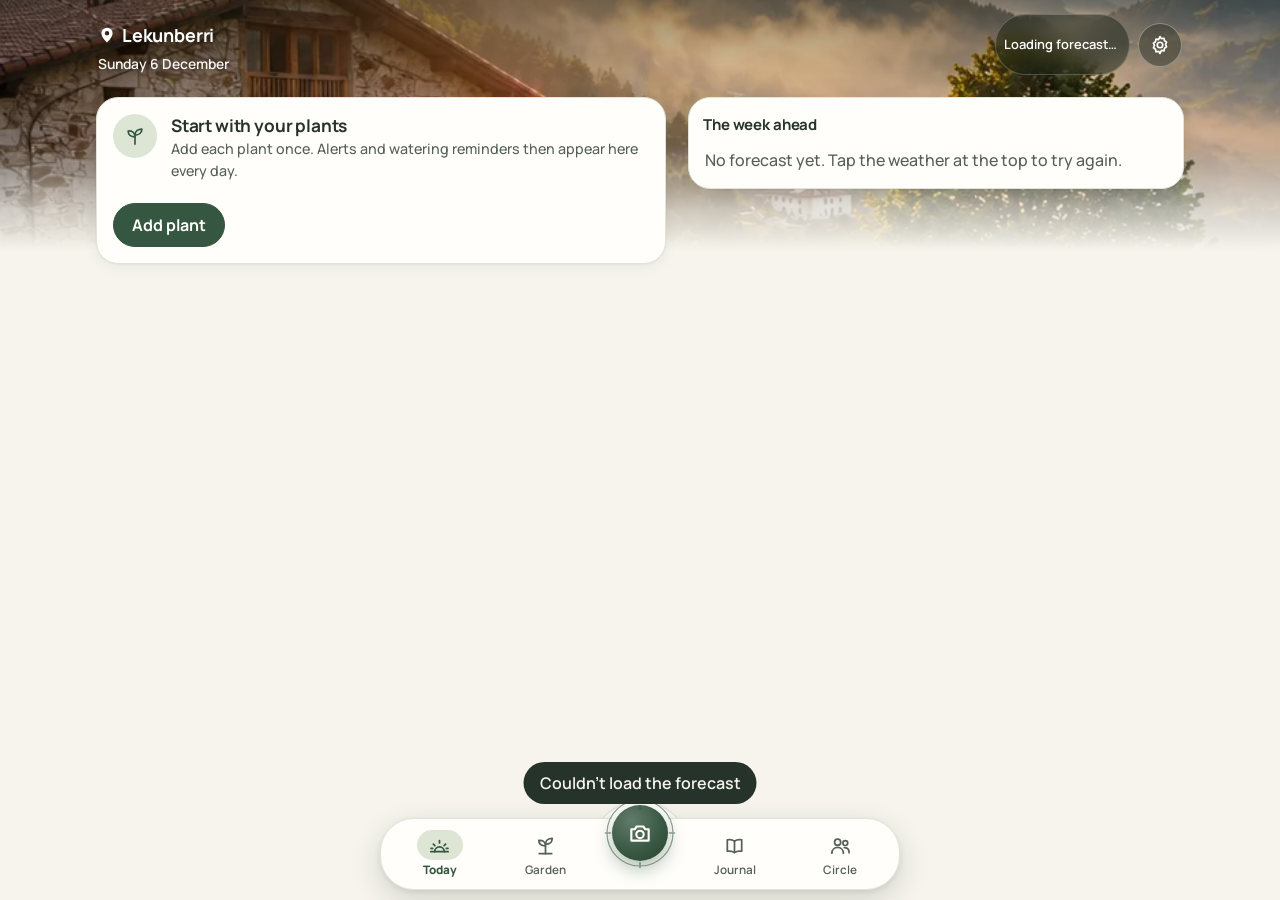
==== commit 3eb5004b: "Today: the cold-nights card as two readable groups instead of the frost-line chart On a phone the ch" ====
--- a/index.html
+++ b/index.html
@@ -14,19 +14,19 @@
 <link rel="preconnect" href="https://fonts.gstatic.com" crossorigin>
 <link href="https://fonts.googleapis.com/css2?family=Manrope:wght@400;500;600;700&display=swap" rel="stylesheet">
 <!-- Styles by area, in this order. ?v= goes up with every new version, so phones never mix old and new files. -->
-<link rel="stylesheet" href="css/base.css?v=2026-10-21-places1">
-<link rel="stylesheet" href="css/botanical.css?v=2026-10-21-places1">
-<link rel="stylesheet" href="css/circle.css?v=2026-10-21-places1">
-<link rel="stylesheet" href="css/look.css?v=2026-10-21-places1">
-<link rel="stylesheet" href="css/journal.css?v=2026-10-21-places1">
-<link rel="stylesheet" href="css/archive.css?v=2026-10-21-places1">
-<link rel="stylesheet" href="css/tasks.css?v=2026-10-21-places1">
-<link rel="stylesheet" href="css/snapshots.css?v=2026-10-21-places1">
-<link rel="stylesheet" href="css/health.css?v=2026-10-21-places1">
-<link rel="stylesheet" href="css/discover.css?v=2026-10-21-places1">
-<link rel="stylesheet" href="css/themes.css?v=2026-10-21-places1">
-<link rel="stylesheet" href="css/compass.css?v=2026-10-21-places1">
-<link rel="stylesheet" href="css/today.css?v=2026-10-21-places1">
+<link rel="stylesheet" href="css/base.css?v=2026-10-22-coldcard">
+<link rel="stylesheet" href="css/botanical.css?v=2026-10-22-coldcard">
+<link rel="stylesheet" href="css/circle.css?v=2026-10-22-coldcard">
+<link rel="stylesheet" href="css/look.css?v=2026-10-22-coldcard">
+<link rel="stylesheet" href="css/journal.css?v=2026-10-22-coldcard">
+<link rel="stylesheet" href="css/archive.css?v=2026-10-22-coldcard">
+<link rel="stylesheet" href="css/tasks.css?v=2026-10-22-coldcard">
+<link rel="stylesheet" href="css/snapshots.css?v=2026-10-22-coldcard">
+<link rel="stylesheet" href="css/health.css?v=2026-10-22-coldcard">
+<link rel="stylesheet" href="css/discover.css?v=2026-10-22-coldcard">
+<link rel="stylesheet" href="css/themes.css?v=2026-10-22-coldcard">
+<link rel="stylesheet" href="css/compass.css?v=2026-10-22-coldcard">
+<link rel="stylesheet" href="css/today.css?v=2026-10-22-coldcard">
 </head>
 <body data-page="today">
 <div class="bg" aria-hidden="true"><div class="bg-photo"></div><div class="bg-sun"></div><div class="bg-tint"></div><canvas id="fx"></canvas><div class="fx-flash"></div></div>
@@ -571,40 +571,40 @@
 <div class="vh" id="discLive" aria-live="polite"></div>
 
 <!-- Scripts in this order; they share one global scope. js/i18n.js (languages) runs before the app, js/start.js last. ?v= as for the styles. -->
-<script src="plant-kb.js?v=2026-10-21-places1"></script>
-<script src="alerts.js?v=2026-10-21-places1"></script>
-<script src="plant-health.js?v=2026-10-21-places1"></script>
-<script src="discoveries.js?v=2026-10-21-places1"></script>
-<script src="sync.js?v=2026-10-21-places1"></script>
-<script src="species-es.js?v=2026-10-21-places1"></script>
-<script src="supabase.js?v=2026-10-21-places1"></script>
-<script src="qrcode.js?v=2026-10-21-places1"></script>
-<script src="js/lang-es.js?v=2026-10-21-places1"></script>
-<script src="js/i18n.js?v=2026-10-21-places1"></script>
-<script src="js/core.js?v=2026-10-21-places1"></script>
-<script src="js/weather.js?v=2026-10-21-places1"></script>
-<script src="js/home.js?v=2026-10-21-places1"></script>
-<script src="js/places.js?v=2026-10-21-places1"></script>
-<script src="js/plants.js?v=2026-10-21-places1"></script>
-<script src="js/journal.js?v=2026-10-21-places1"></script>
-<script src="js/archive.js?v=2026-10-21-places1"></script>
-<script src="js/tasks.js?v=2026-10-21-places1"></script>
-<script src="js/snapshots.js?v=2026-10-21-places1"></script>
-<script src="js/discover.js?v=2026-10-21-places1"></script>
-<script src="js/story.js?v=2026-10-21-places1"></script>
-<script src="js/health.js?v=2026-10-21-places1"></script>
-<script src="js/add-plant.js?v=2026-10-21-places1"></script>
-<script src="js/settings.js?v=2026-10-21-places1"></script>
-<script src="js/account.js?v=2026-10-21-places1"></script>
-<script src="js/circle.js?v=2026-10-21-places1"></script>
-<script src="js/talk.js?v=2026-10-21-places1"></script>
-<script src="js/cuttings.js?v=2026-10-21-places1"></script>
-<script src="js/your-data.js?v=2026-10-21-places1"></script>
-<script src="js/notifications.js?v=2026-10-21-places1"></script>
-<script src="js/themes.js?v=2026-10-21-places1"></script>
-<script src="js/today.js?v=2026-10-21-places1"></script>
-<script src="js/seasons.js?v=2026-10-21-places1"></script>
-<script src="js/compass.js?v=2026-10-21-places1"></script>
-<script src="js/start.js?v=2026-10-21-places1"></script>
+<script src="plant-kb.js?v=2026-10-22-coldcard"></script>
+<script src="alerts.js?v=2026-10-22-coldcard"></script>
+<script src="plant-health.js?v=2026-10-22-coldcard"></script>
+<script src="discoveries.js?v=2026-10-22-coldcard"></script>
+<script src="sync.js?v=2026-10-22-coldcard"></script>
+<script src="species-es.js?v=2026-10-22-coldcard"></script>
+<script src="supabase.js?v=2026-10-22-coldcard"></script>
+<script src="qrcode.js?v=2026-10-22-coldcard"></script>
+<script src="js/lang-es.js?v=2026-10-22-coldcard"></script>
+<script src="js/i18n.js?v=2026-10-22-coldcard"></script>
+<script src="js/core.js?v=2026-10-22-coldcard"></script>
+<script src="js/weather.js?v=2026-10-22-coldcard"></script>
+<script src="js/home.js?v=2026-10-22-coldcard"></script>
+<script src="js/places.js?v=2026-10-22-coldcard"></script>
+<script src="js/plants.js?v=2026-10-22-coldcard"></script>
+<script src="js/journal.js?v=2026-10-22-coldcard"></script>
+<script src="js/archive.js?v=2026-10-22-coldcard"></script>
+<script src="js/tasks.js?v=2026-10-22-coldcard"></script>
+<script src="js/snapshots.js?v=2026-10-22-coldcard"></script>
+<script src="js/discover.js?v=2026-10-22-coldcard"></script>
+<script src="js/story.js?v=2026-10-22-coldcard"></script>
+<script src="js/health.js?v=2026-10-22-coldcard"></script>
+<script src="js/add-plant.js?v=2026-10-22-coldcard"></script>
+<script src="js/settings.js?v=2026-10-22-coldcard"></script>
+<script src="js/account.js?v=2026-10-22-coldcard"></script>
+<script src="js/circle.js?v=2026-10-22-coldcard"></script>
+<script src="js/talk.js?v=2026-10-22-coldcard"></script>
+<script src="js/cuttings.js?v=2026-10-22-coldcard"></script>
+<script src="js/your-data.js?v=2026-10-22-coldcard"></script>
+<script src="js/notifications.js?v=2026-10-22-coldcard"></script>
+<script src="js/themes.js?v=2026-10-22-coldcard"></script>
+<script src="js/today.js?v=2026-10-22-coldcard"></script>
+<script src="js/seasons.js?v=2026-10-22-coldcard"></script>
+<script src="js/compass.js?v=2026-10-22-coldcard"></script>
+<script src="js/start.js?v=2026-10-22-coldcard"></script>
 </body>
 </html>
--- a/css/today.css
+++ b/css/today.css
@@ -33,25 +33,41 @@
 .gt-prog b{white-space:nowrap}
 .cold-card .gt-lines{margin-top:12px}
 
-/* The frost line: each plant at the coldest night it can be left as it is, the night as a line */
-.frl{margin:14px 0 4px;padding:0}
-.frl-area{position:relative;margin:22px 4px 0}
-.frl-band{position:absolute;top:-6px;bottom:24px;width:22%;transform:translateX(-50%);background:linear-gradient(90deg,transparent,color-mix(in srgb,var(--frost) 16%,transparent),transparent);pointer-events:none}
-.frl-low{position:absolute;top:-22px;bottom:24px;width:2px;background:var(--frost);transform:translateX(-1px)}
-.frl-low b{position:absolute;top:0;left:6px;white-space:nowrap;font-size:.78rem;color:var(--frost);font-weight:800;transform:translateY(-2px)}
-.frl-dot{position:absolute;transform:translateX(-50%);width:32px;height:32px;padding:0;border-radius:50%;border:2px solid var(--surface);background:var(--fern-soft);box-shadow:0 1px 3px rgba(0,0,0,.22);display:grid;place-items:center;cursor:pointer}
-.frl-dot img,.frl-dot .frl-i{width:100%;height:100%;border-radius:50%;object-fit:cover;display:grid;place-items:center;font-weight:700;font-size:.8rem;color:var(--fern)}
-.frl-dot.risk{box-shadow:0 0 0 2.5px var(--frost),0 1px 3px rgba(0,0,0,.22)}
-.frl-dot.done{box-shadow:0 0 0 2.5px var(--fern),0 1px 3px rgba(0,0,0,.22)}
-.frl-ok{position:absolute;right:-5px;bottom:-4px;width:16px;height:16px;border-radius:50%;background:var(--fern);color:var(--on-fern);display:grid;place-items:center}
-.frl-ok svg{width:11px;height:11px}
-.frl-n{position:absolute;top:33px;left:50%;transform:translateX(-50%);white-space:nowrap;font-size:.68rem;font-weight:700;color:var(--ink);line-height:1.1}
-.frl-axis{position:absolute;left:0;right:0;height:2px;background:var(--line)}
-.frl-tick{position:absolute;transform:translateX(-50%);font-size:.7rem;color:var(--muted);font-weight:600}
-.frl-cap{display:flex;justify-content:space-between;gap:10px;margin-top:6px;font-size:.78rem;font-weight:700}
-.frl-cap span{display:inline-flex;align-items:center;gap:4px;color:var(--fern)}
-.frl-cap .frl-cap-r{color:var(--frost)}
-.frl-cap svg{width:14px;height:14px}
+/* The cold night in two groups: too cold as they are (with a tick once protected), and fine, folded away */
+.frl{margin:14px 0 4px;display:flex;flex-direction:column;gap:10px}
+.frl-g h3,.frl-fine summary{display:flex;align-items:center;gap:8px;margin:0;font-size:.9rem;font-weight:800;line-height:1.25}
+.frl-cold h3{color:var(--frost);margin-bottom:10px}
+.frl-g h3 svg{width:16px;height:16px;flex:none}
+.frl-c{margin-left:auto;min-width:26px;padding:2px 8px;border-radius:999px;font-size:.8rem;text-align:center;background:color-mix(in srgb,currentColor 12%,transparent)}
+.frl-grid{list-style:none;margin:0;padding:0;display:grid;grid-template-columns:repeat(auto-fill,minmax(66px,1fr));gap:12px 4px}
+.frl-p{width:100%;display:flex;flex-direction:column;align-items:center;gap:3px;padding:2px 2px 4px;border:0;border-radius:12px;background:none;font:inherit;color:var(--ink);cursor:pointer;text-align:center}
+.frl-p:focus-visible{outline:2px solid var(--fern);outline-offset:2px}
+.frl-ph{position:relative;display:block;width:46px;height:46px;flex:none;border-radius:50%;background:var(--fern-soft)}
+.frl-ph img,.frl-ph .frl-i{width:100%;height:100%;border-radius:50%;object-fit:cover;display:grid;place-items:center;font-weight:700;font-size:1rem;background:var(--zbg,var(--fern-soft));color:var(--zink,var(--fern))}
+.frl-p.risk .frl-ph{box-shadow:0 0 0 2.5px var(--frost)}
+.frl-p.done .frl-ph{box-shadow:0 0 0 2.5px var(--fern)}
+.frl .frl-ok{position:absolute;right:-4px;bottom:-3px;width:20px;height:20px;border-radius:50%;background:var(--fern);color:var(--on-fern);display:grid;place-items:center;border:2px solid var(--surface)}
+.frl .frl-ok svg{width:11px;height:11px}
+.frl-n{font-size:.76rem;font-weight:700;line-height:1.2;display:-webkit-box;-webkit-line-clamp:2;-webkit-box-orient:vertical;overflow:hidden;overflow-wrap:anywhere;max-width:100%}
+.frl-grid li{display:block;padding:0}
+.frl .frl-p small{display:block;font-size:.72rem;font-weight:600;color:var(--frost);line-height:1.15}
+.frl .frl-p.done small,.frl .frl-fine .frl-p small{color:var(--fern)}
+.frl-more summary{list-style:none;cursor:pointer;margin-top:8px;font-size:.85rem;font-weight:700;color:var(--frost);min-height:44px;display:flex;align-items:center;gap:4px}
+.frl-more summary::-webkit-details-marker{display:none}
+.frl-more .chev{margin-left:0;font-size:1.2rem;transition:transform .15s}
+.frl-more[open] .chev{transform:rotate(90deg)}
+.frl-more .frl-grid{margin-top:8px}
+.frl-fine{border-top:1px solid var(--line);padding-top:10px}
+.frl-fine summary{list-style:none;cursor:pointer;color:var(--fern);min-height:44px}
+.frl-fine summary::-webkit-details-marker{display:none}
+.frl-fine summary .chev{margin-left:2px;font-size:1.2rem;transition:transform .15s}
+.frl-fine[open] .chev{transform:rotate(90deg)}
+.frl-fine .frl-c{margin-left:auto}
+.frl-fine .frl-grid{margin-top:10px}
+.frl-stack{display:flex;flex:none}
+.frl-stack .frl-ph{width:26px;height:26px;box-shadow:0 0 0 2px var(--surface)}
+.frl-stack .frl-ph + .frl-ph{margin-left:-8px}
+.frl-stack .frl-i{font-size:.7rem}
 
 /* ===================== Walk the garden ===================== */
 .walk-card{display:block}
